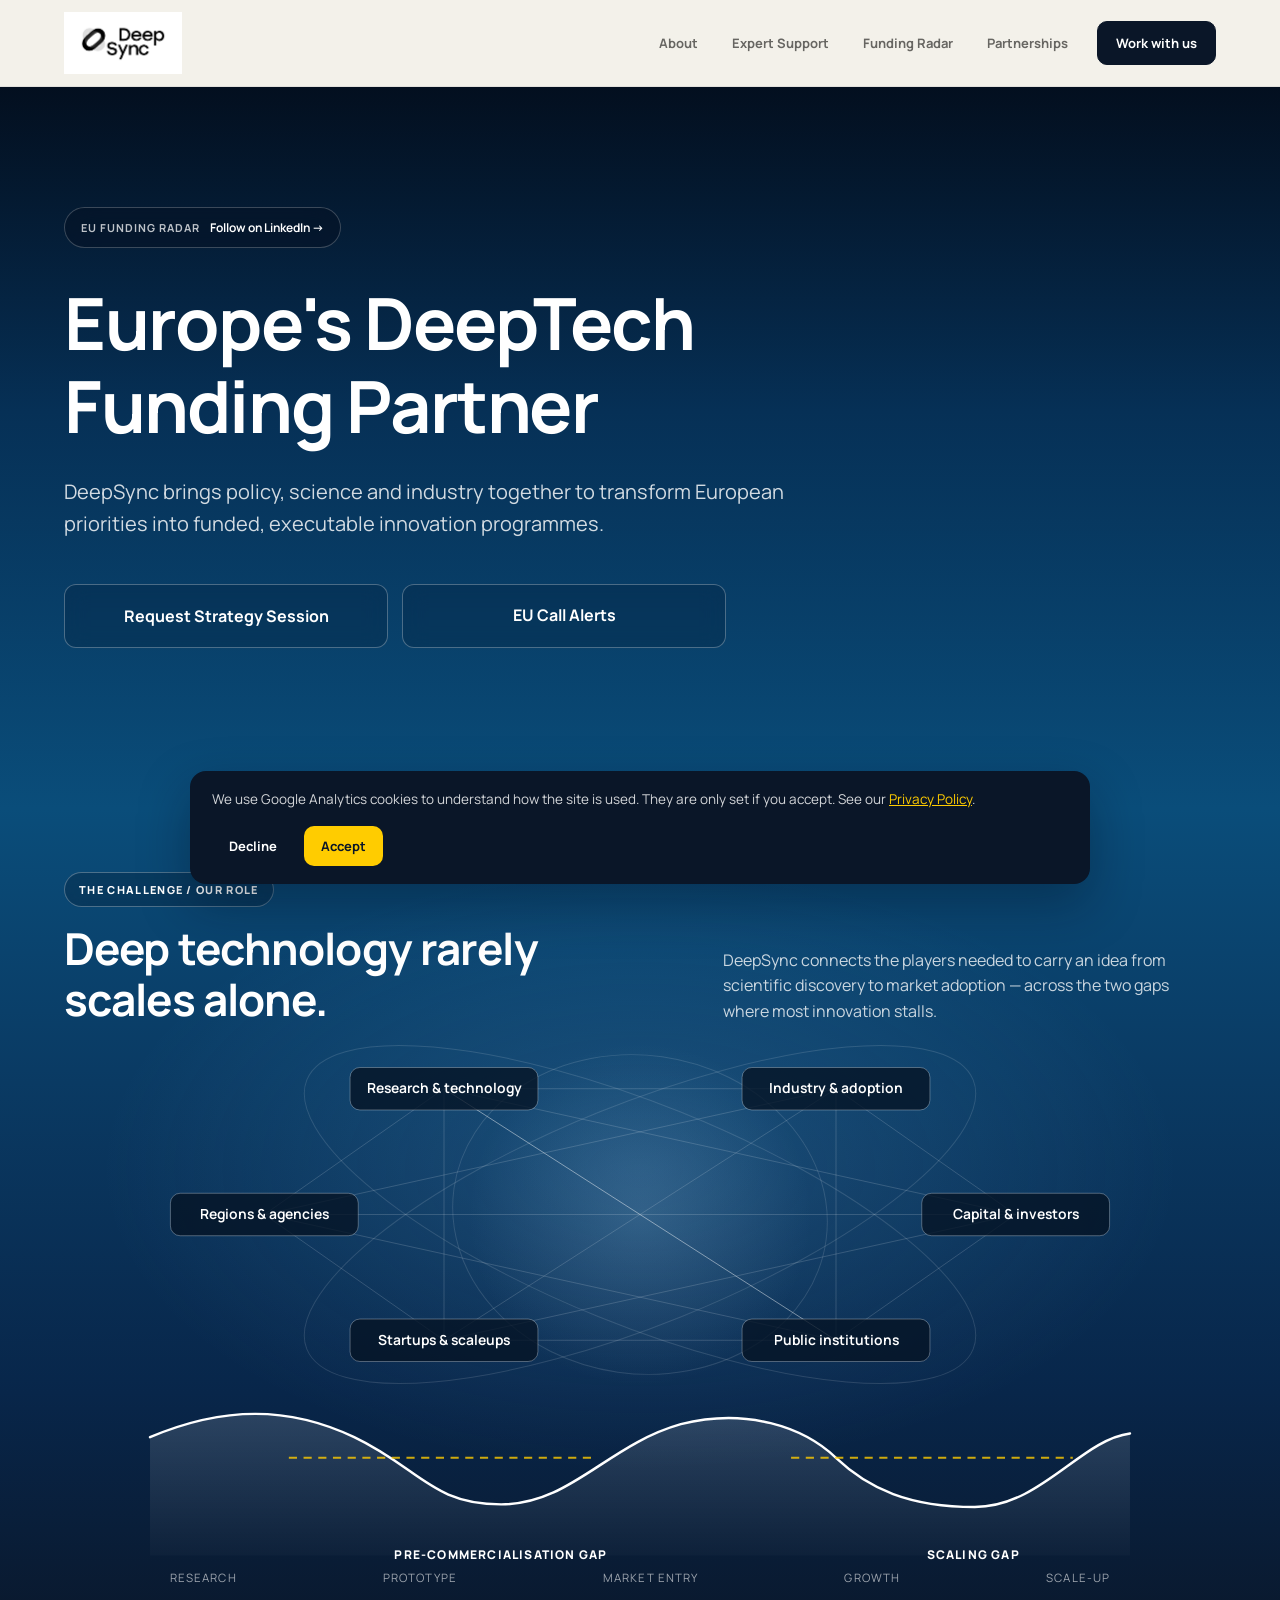
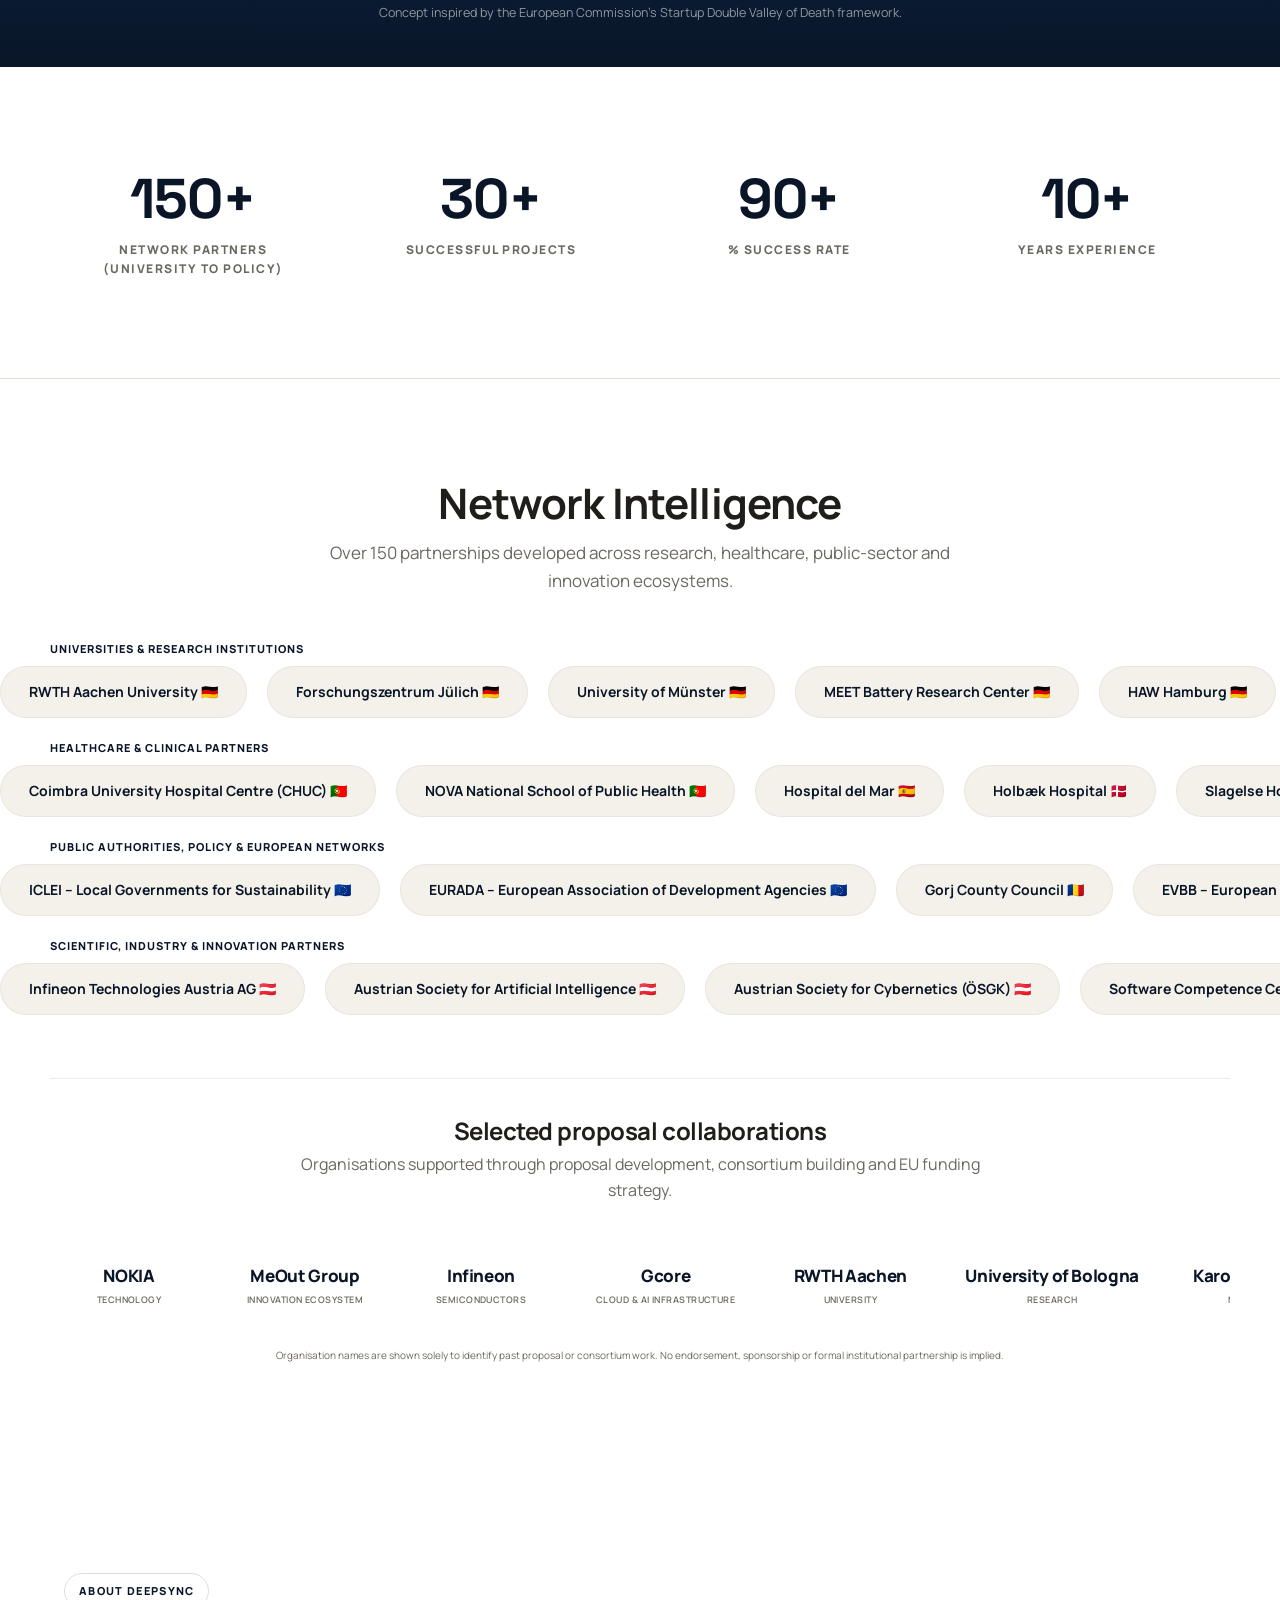
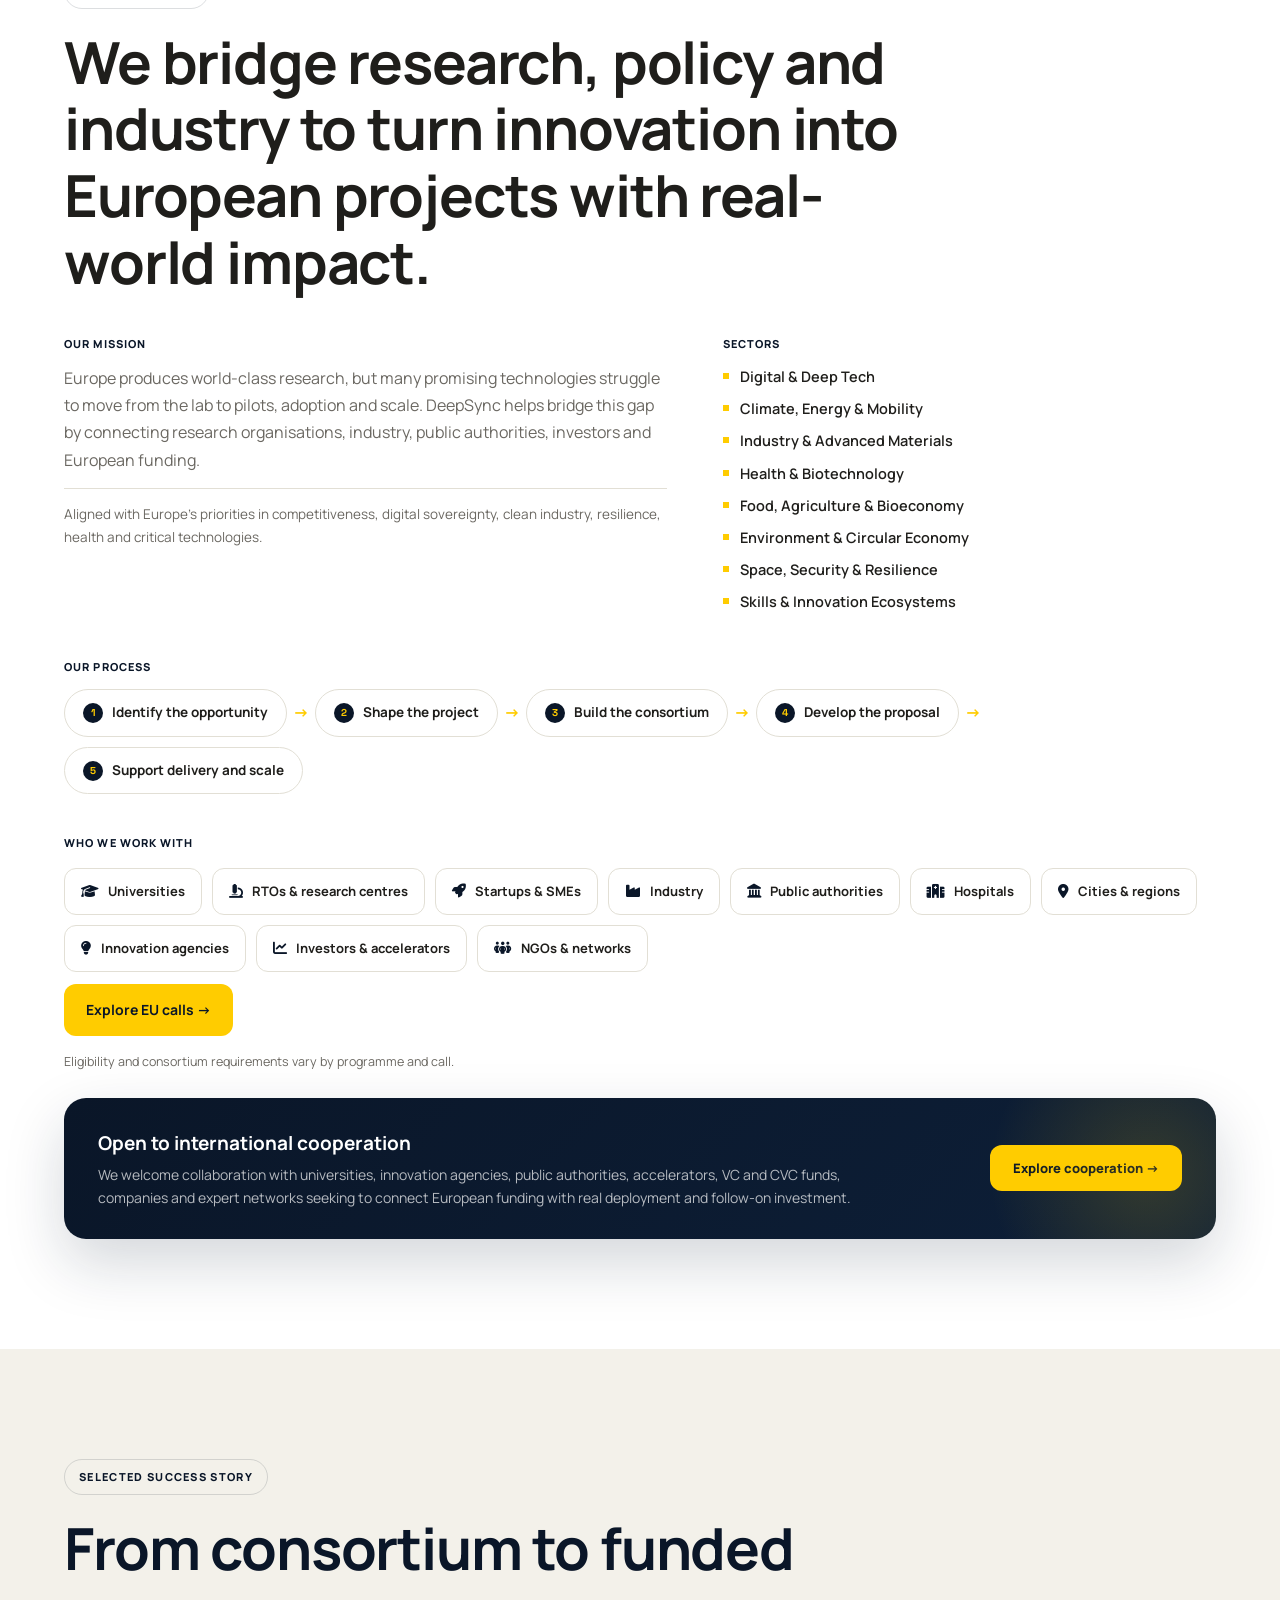
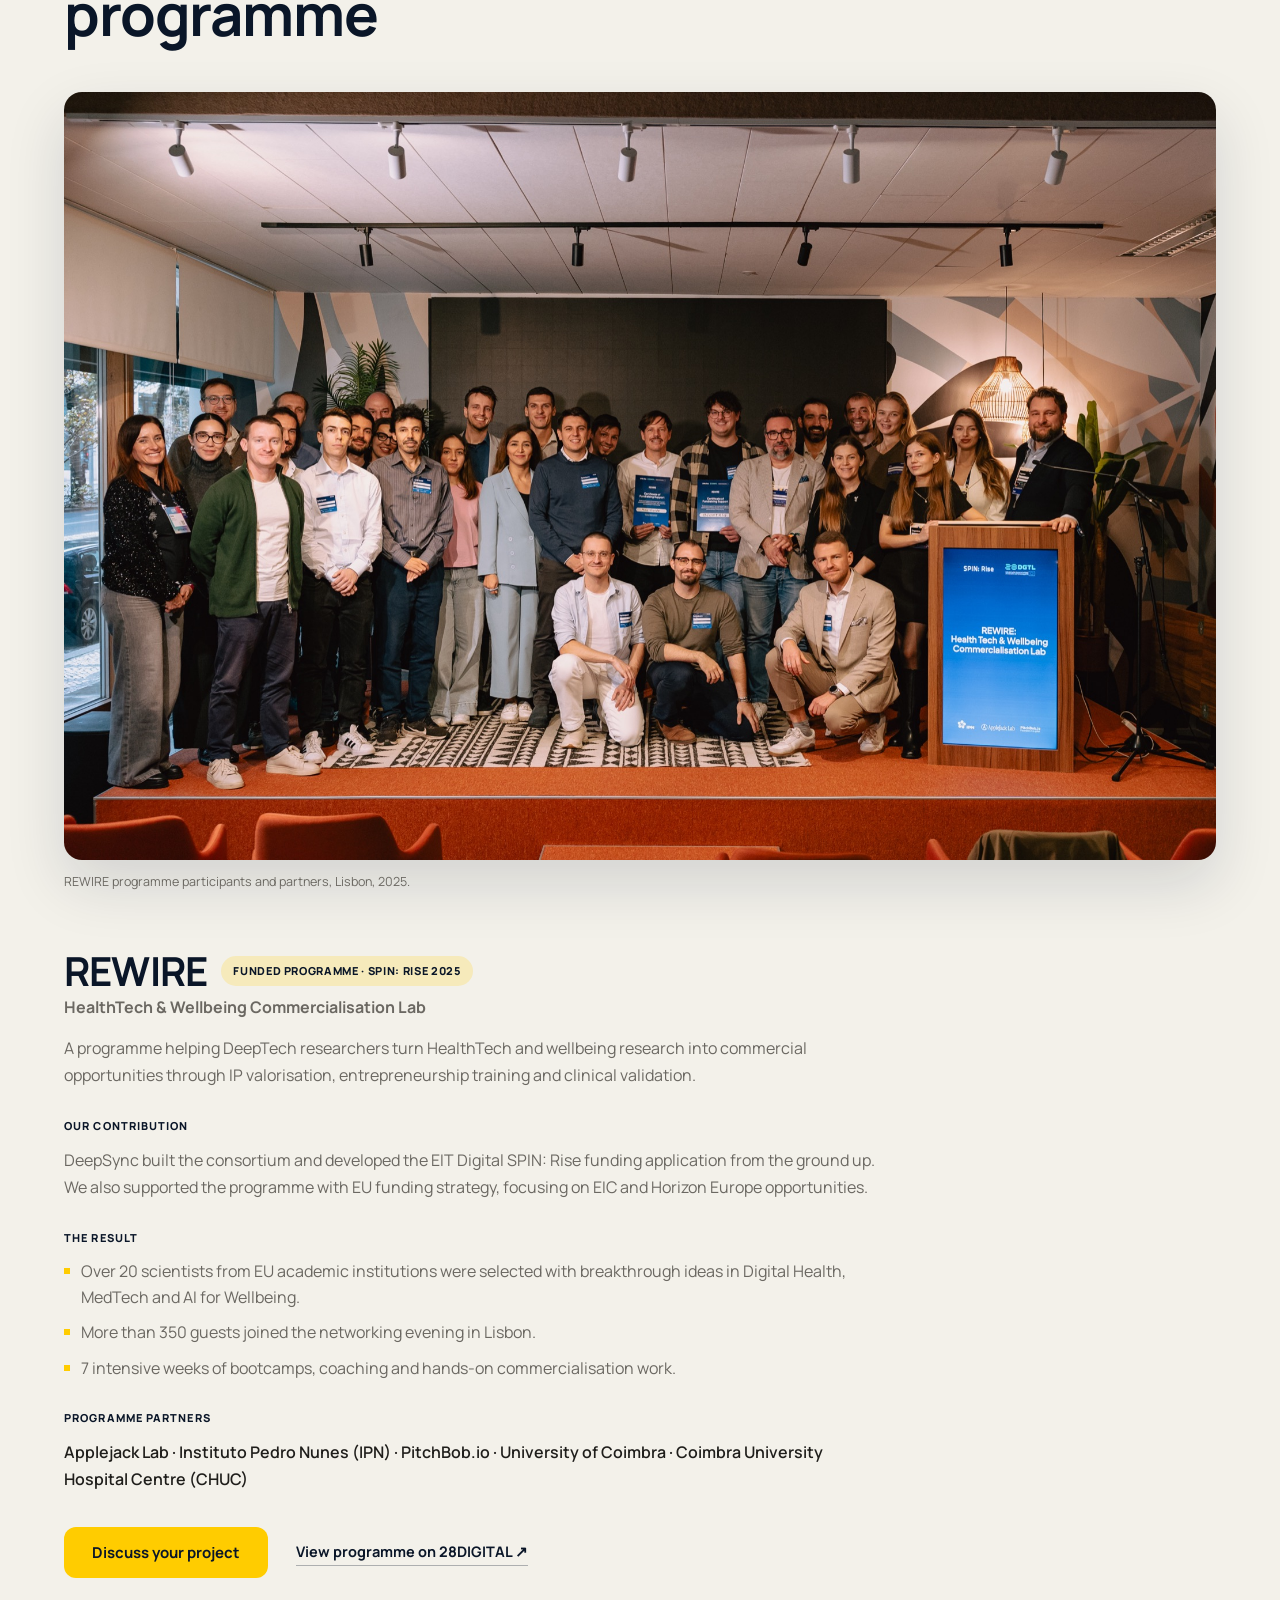
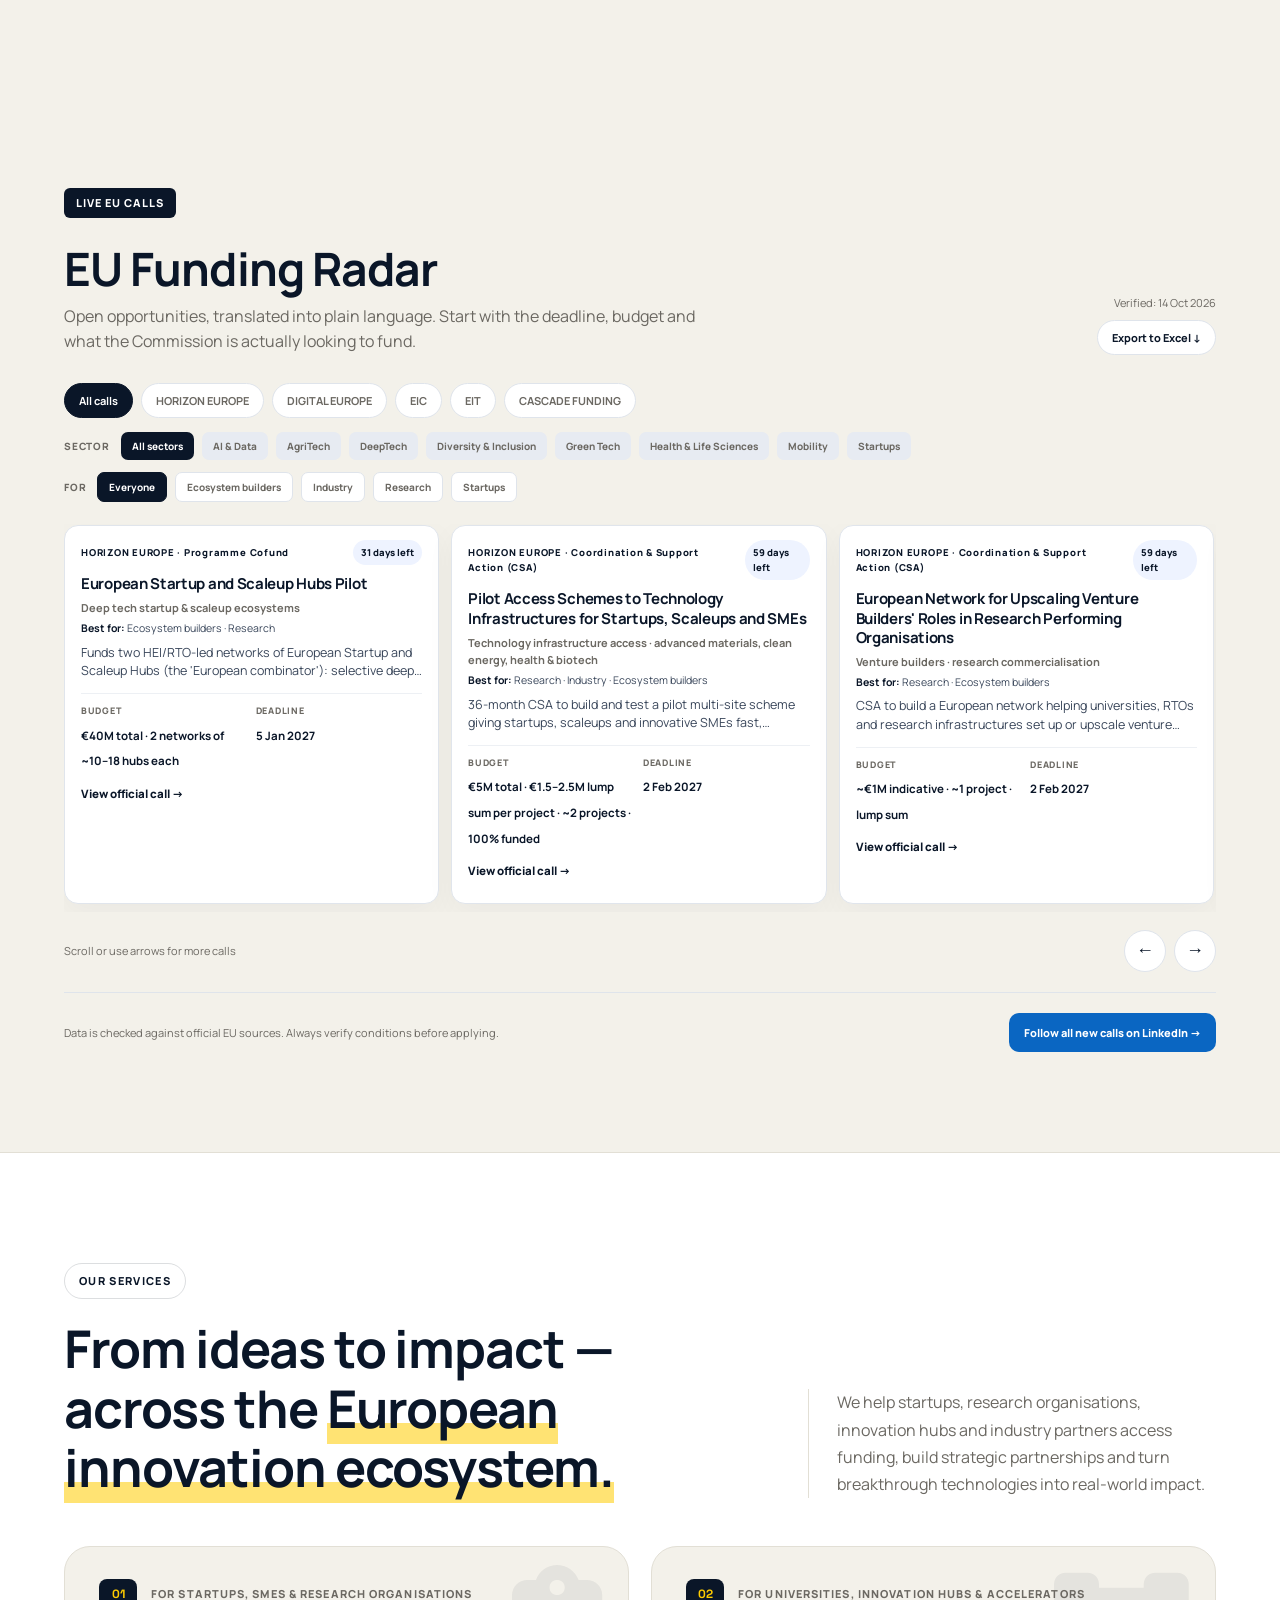
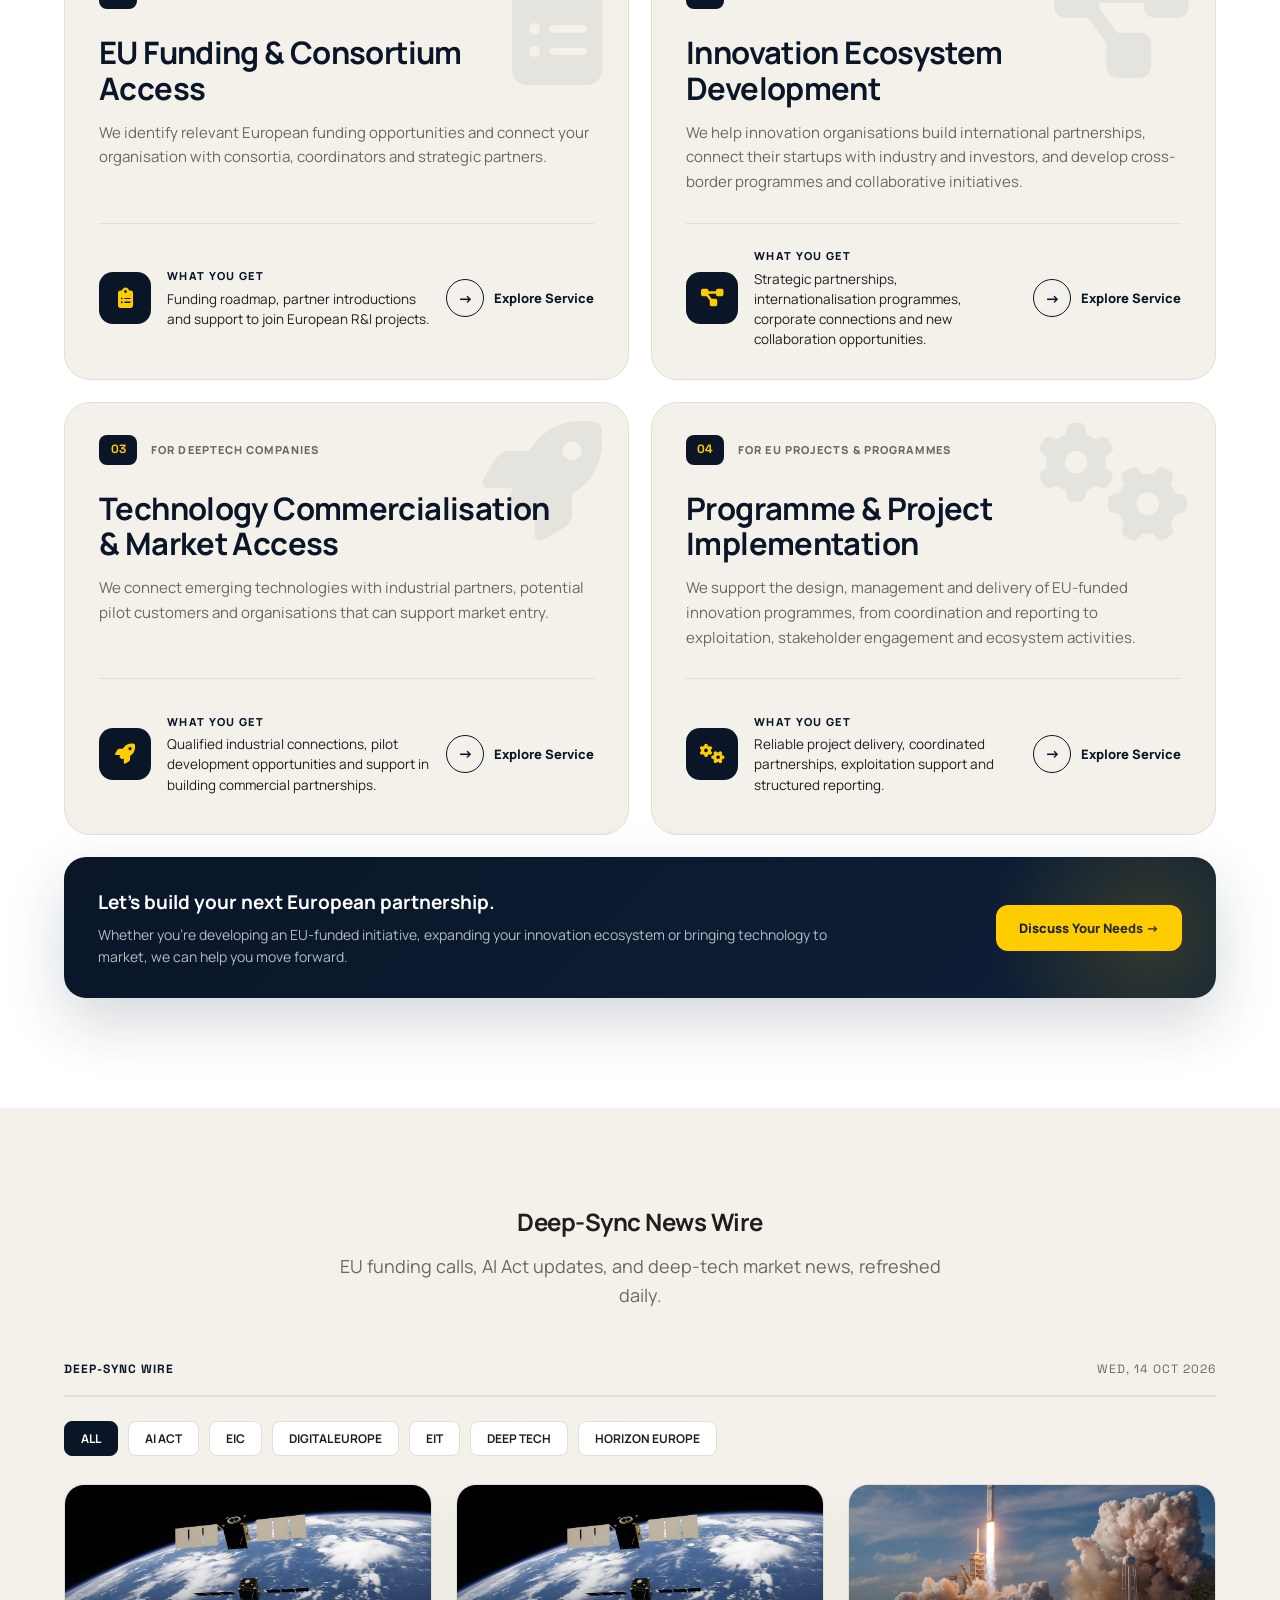
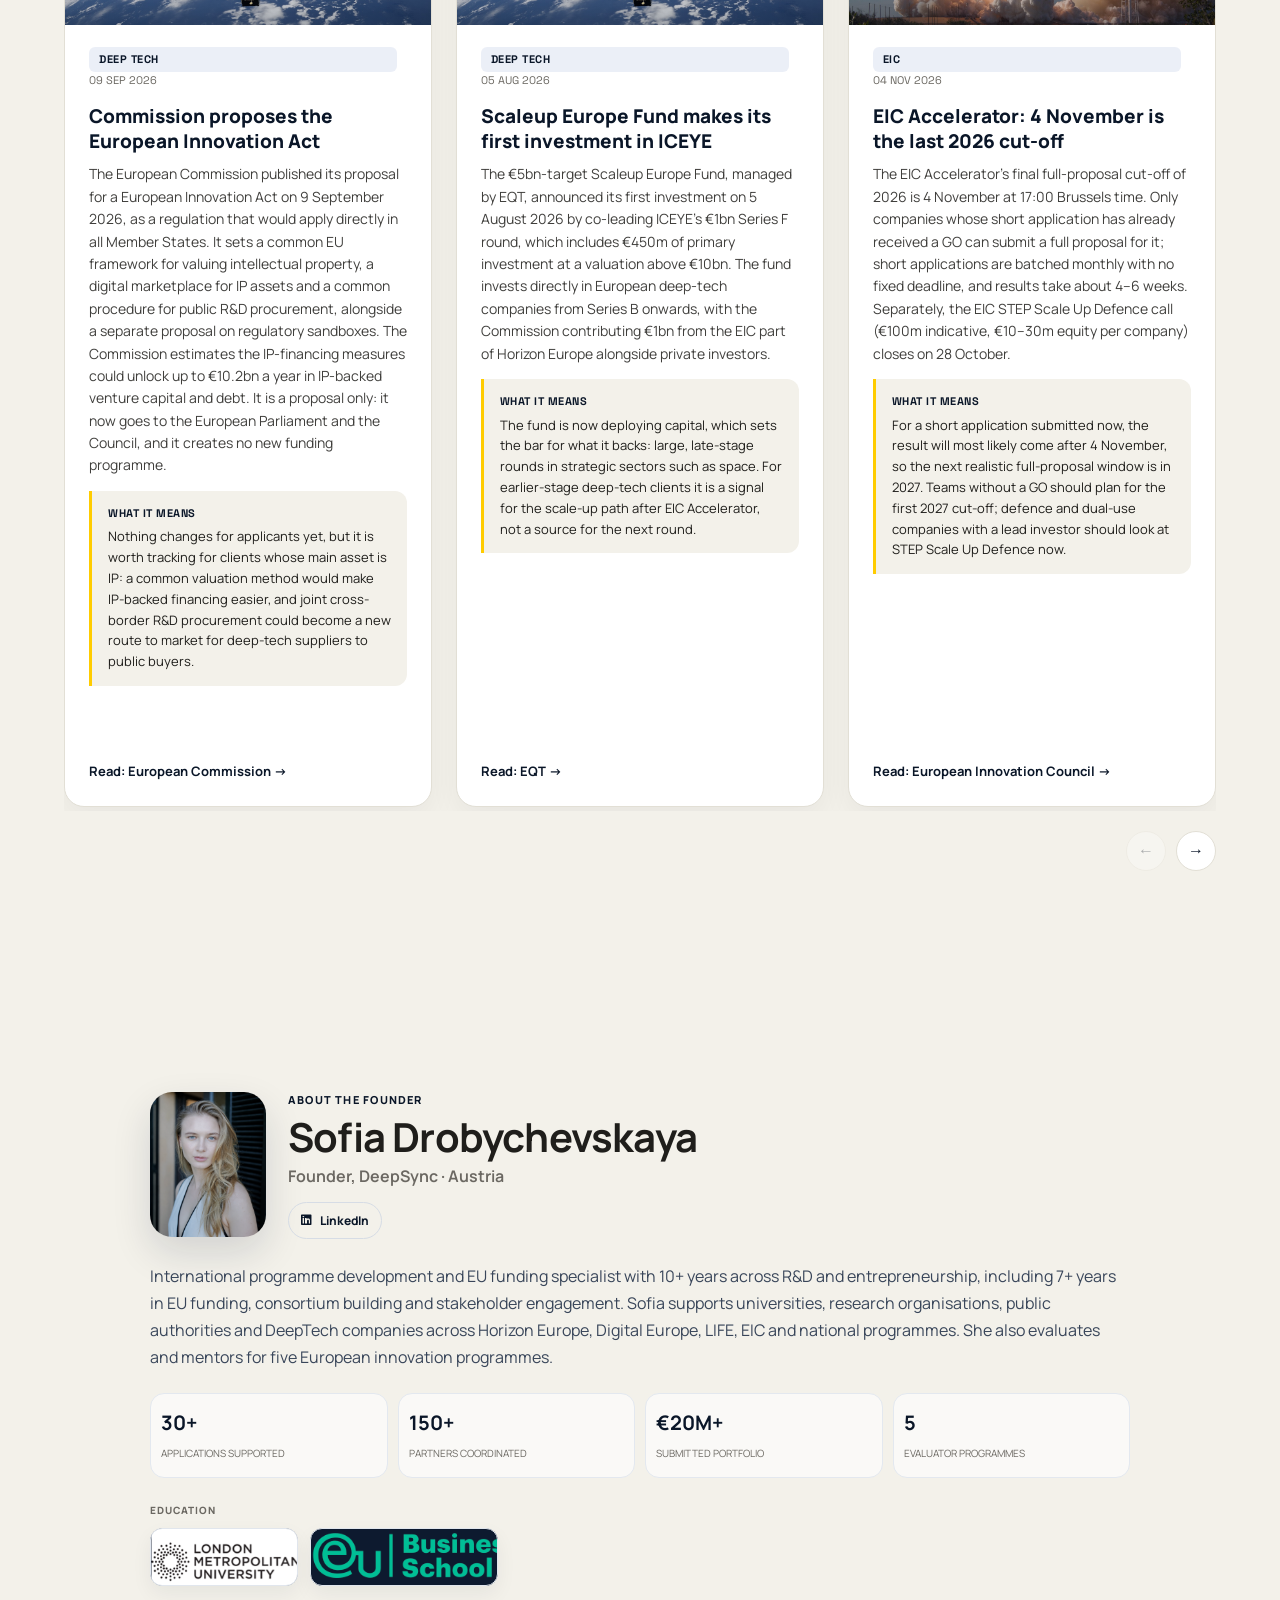
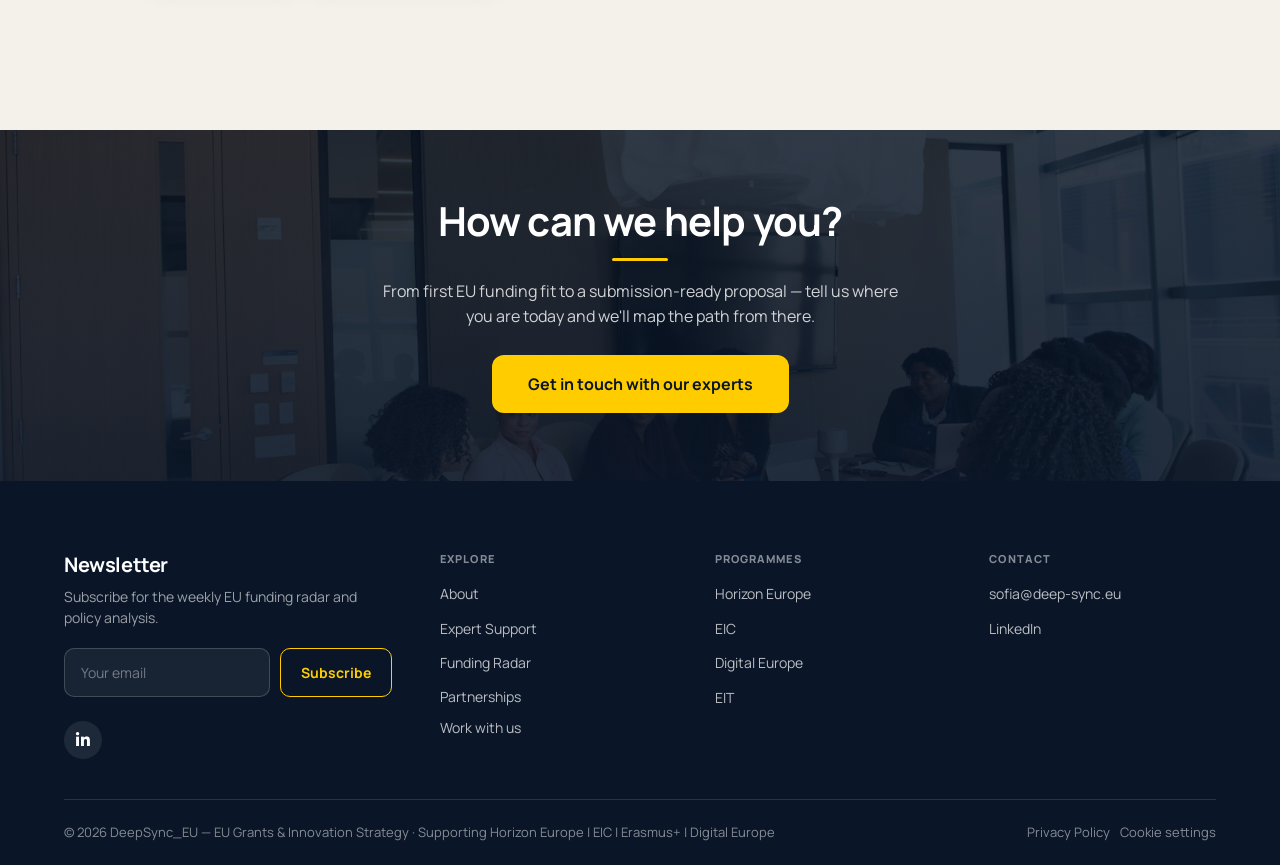
==== index.html @ 17348b0f "fix: remove vertical photo from REWIRE case, single-column text Co-Authored-By: Claude Sonnet 5.5 <n" ====
<!DOCTYPE html>
<html lang="en">
<head>
    <!-- Google tag (gtag.js) — only loaded after cookie consent, see widget/deepsync-cookie-consent.js -->
    <script>
        window.dataLayer = window.dataLayer || [];
        function gtag(){dataLayer.push(arguments);}
        window.deepsyncLoadAnalytics = function () {
            if (window.__deepsyncGaLoaded) return;
            window.__deepsyncGaLoaded = true;
            var s = document.createElement('script');
            s.async = true;
            s.src = 'https://www.googletagmanager.com/gtag/js?id=G-SJ5S5XWG7V';
            document.head.appendChild(s);
            gtag('js', new Date());
            gtag('config', 'G-SJ5S5XWG7V');
        };
    </script>
    <script src="/widget/deepsync-cookie-consent.js" defer></script>
    <meta charset="UTF-8">
    <meta name="viewport" content="width=device-width, initial-scale=1.0, maximum-scale=1.0, user-scalable=no">
    <title>DeepSync | EU Science & Policy Architects</title>

    <!-- Подключение шрифта Manrope -->
    <link rel="preconnect" href="https://fonts.googleapis.com">
    <link rel="preconnect" href="https://fonts.gstatic.com" crossorigin>
    <link href="https://fonts.googleapis.com/css2?family=Manrope:wght@300;400;500;600;700;800&family=Space+Grotesk:wght@500;700&display=swap" rel="stylesheet">
    <link rel="stylesheet" href="https://cdnjs.cloudflare.com/ajax/libs/font-awesome/6.4.0/css/all.min.css">
    <style>
        :root {
            --primary: #0A1628;
            --gold: #FFCC00;
            --navy: #0A1628;
            --bg: #F3F1EA;
            --text: #1F1E1B;
            --muted: #6B6862;
            --white: #FFFFFF;
            --transition: all 0.4s cubic-bezier(0.165, 0.84, 0.44, 1);
            --border: #E2DFD5;
            /* Шрифт */
            --font-main: 'Manrope', sans-serif;
            --font-mono: 'Space Grotesk', sans-serif;
        }
        * { margin: 0; padding: 0; box-sizing: border-box; scroll-behavior: smooth; }
        html, body { overflow-x: hidden; width: 100%; position: relative; }

        body {
            font-family: var(--font-main);
            color: var(--text);
            background: var(--bg);
            line-height: 1.6;
            -webkit-font-smoothing: antialiased;
        }
        h1, h2, h3, h4 {
            font-weight: 700;
            line-height: 1.15;
            letter-spacing: -0.02em;
        }
        .numbers { font-family: var(--font-mono); }
        .container { max-width: 1200px; margin: 0 auto; padding: 0 24px; width: 100%; }

        /* Buttons */
        .btn {
            display: inline-flex;
            align-items: center;
            justify-content: center;
            padding: 18px 36px;
            border-radius: 12px;
            font-weight: 700;
            text-decoration: none;
            cursor: pointer;
            transition: var(--transition);
            border: none;
            font-size: 16px;
            gap: 12px;
            font-family: var(--font-main);
        }
        .btn-gold { background: var(--gold); color: var(--navy); }
        .btn-gold:hover { transform: translateY(-4px); box-shadow: 0 15px 30px rgba(255, 204, 0, 0.4); }
        #announcement-bar {
            background: var(--gold);
            color: var(--navy);
            padding: 12px;
            text-align: center;
            font-weight: 800;
            font-size: 12px;
            position: relative;
            z-index: 1100;
            text-transform: uppercase;
            letter-spacing: 1px;
        }
        nav { background: rgba(243, 241, 234, 0.94); backdrop-filter: blur(20px); padding: 12px 0; position: sticky; top: 0; z-index: 1000; border-bottom: 1px solid rgba(15,31,55,.08); }
        .nav-flex { display: flex; justify-content: space-between; align-items: center; }
        .logo { display: flex; width: 118px; height: 62px; align-items: center; }
        .logo img { display: block; width: 118px; height: auto; }
        .nav-links { display: flex; gap: 8px; align-items: center; }
        .nav-links a, .nav-links button { padding: 11px 13px; border: 0; border-radius: 10px; background: transparent; text-decoration: none; color: var(--text); font-family: inherit; font-weight: 700; font-size: 13px; opacity: .66; transition: .25s ease; cursor: pointer; }
        .nav-links a:hover, .nav-links button:hover { opacity: 1; color: var(--primary); }
        .nav-links .nav-cta { margin-left: 8px; padding: 12px 18px; border: 1px solid var(--navy); background: var(--navy); color: white; opacity: 1; }
        .nav-links .nav-cta:hover { background: transparent; color: var(--navy); transform: translateY(-1px); }
        .mobile-nav-cta { display: none; padding: 10px 13px; border: 1px solid var(--navy); border-radius: 10px; color: var(--navy); font-size: 12px; font-weight: 750; text-decoration: none; }
        .mobile-nav-actions { display: none; align-items: center; gap: 10px; }
        .mobile-menu-toggle { display: none; flex-direction: column; justify-content: center; align-items: center; gap: 4px; width: 40px; height: 40px; flex: 0 0 auto; border: 1px solid var(--navy); border-radius: 10px; background: transparent; cursor: pointer; }
        .mobile-menu-toggle span { width: 18px; height: 2px; background: var(--navy); border-radius: 2px; transition: transform .2s ease, opacity .2s ease; }
        .mobile-menu-toggle.open span:nth-child(1) { transform: translateY(6px) rotate(45deg); }
        .mobile-menu-toggle.open span:nth-child(2) { opacity: 0; }
        .mobile-menu-toggle.open span:nth-child(3) { transform: translateY(-6px) rotate(-45deg); }
        .mobile-menu { display: none; }
        /* Hero */
        .hero { background: linear-gradient(180deg, #030f1f 0%, #063056 45%, #0a4d7a 100%); color: var(--white); padding: 120px 0 160px; position: relative; overflow: hidden; }
        .hero-content { position: relative; z-index: 2; max-width: 1040px; }
        .hero h1 { max-width: 820px; font-size: clamp(38px, 7vw, 72px); margin-bottom: 28px; }
        .hero p { font-size: 20px; opacity: 0.82; margin-bottom: 44px; max-width: 760px; font-weight: 400; }
        .hero-actions { display: grid; grid-template-columns: repeat(3, minmax(0, 1fr)); gap: 14px; width: 100%; max-width: 1000px; }
        .hero-action { min-height: 64px; padding: 16px 22px; border: 1px solid rgba(255,255,255,.28); background: rgba(4,19,35,.2); color: white; backdrop-filter: blur(10px); }
        .hero-action:hover { transform: translateY(-3px); border-color: rgba(255,255,255,.62); background: rgba(255,255,255,.1); }
        .hero-action-primary { border-color: white; background: white; color: var(--navy); }
        .hero-action-primary:hover { background: #f1f4f7; color: var(--navy); }
        .hero-badge-container { margin-bottom: 34px; }
        .custom-badge { display: inline-flex; align-items: center; background: rgba(5, 16, 31, .42); border: 1px solid rgba(255,255,255,.22); border-radius: 50px; padding: 10px 16px; gap: 10px; backdrop-filter: blur(14px); }
        .megaphone { display: none; }
        .badge-title { color: rgba(255,255,255,.74); font-weight: 700; font-size: 11px; letter-spacing: 1px; text-transform: uppercase; }
        .badge-action { color: white; text-decoration: none; font-size: 12px; font-weight: 650; transition: opacity 0.2s; }
        .badge-action:hover { opacity: 0.8; text-decoration: none; }
        @media (max-width: 600px) {
            .custom-badge { padding: 6px 16px; flex-wrap: wrap; justify-content: center; }
            .badge-title, .badge-action { font-size: 12px; }
        }
        #hero-video { position: absolute; top: 50%; left: 50%; min-width: 100%; min-height: 100%; width: auto; height: auto; transform: translate(-50%, -50%); object-fit: cover; z-index: 0; pointer-events: none; }
        .hero-overlay { position: absolute; top: 0; left: 0; width: 100%; height: 100%; z-index: 1; pointer-events: none;
            background: linear-gradient(180deg, rgba(3,15,31,0.88) 0%, rgba(6,48,86,0.8) 45%, rgba(10,77,122,0.82) 100%); }
        @media (prefers-reduced-motion: reduce) { #hero-video { display: none; } }
        /* Mission & sectors */
        .about-mission-sectors { display: grid; grid-template-columns: 1.1fr .9fr; gap: 56px; margin: 40px 0 44px; align-items: start; }
        .about-block-label { display: block; margin-bottom: 12px; color: var(--navy); font-size: 11px; font-weight: 850; letter-spacing: .1em; text-transform: uppercase; }
        .about-mission p { margin: 0 0 14px; color: var(--muted); font-size: 16px; line-height: 1.7; }
        .about-mission-aligned { margin-top: 4px !important; padding-top: 14px; border-top: 1px solid var(--border); font-size: 13.5px !important; }
        .about-sectors-list { display: flex; flex-direction: column; gap: 9px; margin: 0; padding: 0; list-style: none; }
        .about-sectors-list li { position: relative; padding-left: 17px; color: var(--text); font-size: 14.5px; font-weight: 600; }
        .about-sectors-list li::before { content: ""; position: absolute; left: 0; top: 8px; width: 6px; height: 6px; background: var(--gold); }
        /* Process steps */
        .about-steps { margin: 0 0 40px; }
        .about-steps-label { display: block; margin-bottom: 14px; color: var(--navy); font-size: 11px; font-weight: 850; letter-spacing: .1em; text-transform: uppercase; }
        .about-steps-row { display: flex; flex-wrap: wrap; align-items: center; gap: 10px 6px; }
        .about-step { display: inline-flex; align-items: center; gap: 9px; padding: 12px 18px; border: 1px solid var(--border); border-radius: 999px; background: var(--white); color: var(--text); font-size: 13.5px; font-weight: 700; }
        .about-step-num { display: grid; place-items: center; width: 20px; height: 20px; border-radius: 50%; background: var(--navy); color: var(--gold); font-family: var(--font-mono); font-size: 10px; font-weight: 800; }
        .about-step-arrow { color: var(--gold); font-size: 16px; font-weight: 800; }
        /* Who we work with */
        .who-section { padding-bottom: 8px; }
        .who-eyebrow { display: block; margin-bottom: 16px; color: var(--navy); font-size: 11px; font-weight: 850; letter-spacing: .1em; text-transform: uppercase; }
        .who-row { display: flex; flex-wrap: wrap; align-items: center; gap: 12px; }
        .who-chips { display: flex; flex: 1 1 auto; flex-wrap: wrap; gap: 10px; }
        .who-chip { display: inline-flex; align-items: center; gap: 9px; padding: 12px 16px; border: 1px solid var(--border); border-radius: 12px; background: var(--white); color: var(--text); font-size: 13px; font-weight: 700; }
        .who-chip i { color: var(--navy); font-size: 14px; }
        .who-cta { flex: 0 0 auto; padding: 15px 22px; font-size: 14px; }
        .who-note { margin: 16px 0 0; color: var(--muted); font-size: 12.5px; }
        /* About */
        .about-section { padding: 110px 0; background: #fff; }
        .about-kicker { display: inline-flex; align-items: center; margin-bottom: 20px; padding: 8px 14px; border: 1px solid rgba(10,22,40,.14); border-radius: 999px; color: var(--navy); font-size: 11px; font-weight: 850; letter-spacing: .12em; text-transform: uppercase; }
        .about-intro h2 { margin: 0; max-width: 900px; font-size: clamp(34px, 5vw, 58px); }
        .about-cooperation { position: relative; overflow: hidden; display: flex; align-items: center; justify-content: space-between; gap: 30px; margin-top: 18px; padding: 30px 34px; border-radius: 22px; background: linear-gradient(135deg, var(--navy) 0%, #0d1f38 100%); color: white; box-shadow: 0 24px 60px rgba(15,31,55,.18); }
        .about-cooperation::after { content: ""; position: absolute; top: -60%; right: -8%; width: 320px; height: 320px; border-radius: 50%; background: radial-gradient(circle, rgba(255,204,0,.16), transparent 70%); pointer-events: none; }
        .about-cooperation strong { position: relative; display: block; margin-bottom: 6px; font-size: 19px; }
        .about-cooperation p { position: relative; margin: 0; max-width: 760px; color: rgba(255,255,255,.7); font-size: 14px; line-height: 1.6; }
        .about-cooperation a, .about-cooperation button { position: relative; flex: 0 0 auto; padding: 13px 22px; border: 1px solid transparent; border-radius: 12px; background: var(--gold); color: var(--navy); font-family: inherit; font-size: 13px; font-weight: 800; text-decoration: none; cursor: pointer; transition: transform .25s ease, box-shadow .25s ease; }
        .about-cooperation a:hover, .about-cooperation button:hover { transform: translateY(-3px); box-shadow: 0 15px 30px rgba(255,204,0,.35); }
        /* Stats Section */
        .stats { padding: 100px 0; background: var(--white); border-bottom: 1px solid #E2DFD5; }
        .stats-grid { display: grid; grid-template-columns: repeat(auto-fit, minmax(200px, 1fr)); gap: 40px; text-align: center; }
        .stat-item h4 { font-size: 56px; color: var(--primary); margin-bottom: 8px; font-family: var(--font-mono); }
        .stat-item p { font-size: 12px; text-transform: uppercase; letter-spacing: 1.5px; color: var(--muted); font-weight: 800; }
        /* Ecosystem visual: challenge / our role */
        .vz-section { position: relative; overflow: hidden; padding: 64px 0 44px; color: #fff; background: radial-gradient(ellipse 60% 50% at 50% 42%, rgba(88,162,214,.22) 0%, rgba(10,77,122,0) 70%), linear-gradient(180deg, #0a4d7a 0%, #0a3a63 32%, #08264a 68%, #0A1628 100%); }
        .vz-head { display: grid; grid-template-columns: 1.1fr .9fr; gap: 12px 56px; align-items: end; }
        .vz-kicker { display: inline-flex; align-items: center; margin-bottom: 16px; padding: 8px 14px; border: 1px solid rgba(255,255,255,.28); border-radius: 999px; background: rgba(4,19,35,.25); color: #fff; font-size: 11px; font-weight: 850; letter-spacing: .12em; text-transform: uppercase; backdrop-filter: blur(10px); }
        .vz-head h2 { margin: 0; color: #fff; font-size: clamp(28px, 3.6vw, 44px); }
        .vz-head p { margin: 0; color: rgba(255,255,255,.78); font-size: 16px; line-height: 1.6; }
        .vz-net { margin: 18px auto 0; max-width: 980px; }
        .vz-net-svg { display: block; width: 100%; height: auto; overflow: visible; }
        .vz-net-svg text { font-family: var(--font-main); }
        .vz-orbit-spin { transform-origin: 600px 210px; animation: vz-spin 140s linear infinite; }
        @keyframes vz-spin { to { transform: rotate(360deg); } }
        .vz-orbit { fill: none; stroke: rgba(255,255,255,.13); stroke-width: 1.2; }
        .vz-link { stroke: rgba(255,255,255,.5); stroke-width: 1.1; opacity: .35; transition: opacity .35s, stroke-width .35s; }
        .vz-link.vz-link-live { stroke: var(--gold); stroke-width: 2.2; opacity: 1; }
        .vz-sig { fill: var(--gold); filter: drop-shadow(0 0 7px rgba(255,204,0,.95)); }
        .vz-node { transition: filter .35s; }
        .vz-node rect { fill: rgba(4,19,35,.78); stroke: rgba(255,255,255,.3); stroke-width: 1.2; transition: stroke .35s, fill .35s; }
        .vz-node text { fill: #fff; font-size: 17px; font-weight: 650; text-anchor: middle; dominant-baseline: middle; }
        .vz-node.vz-hit { filter: drop-shadow(0 0 12px rgba(255,204,0,.5)); }
        .vz-node.vz-hit rect { stroke: var(--gold); fill: rgba(8,30,56,.95); }
        .vz-chips { display: none; }
        .vz-valley { position: relative; max-width: 980px; margin: 2px auto 0; }
        .vz-valley-svg { display: block; width: 100%; height: auto; overflow: visible; }
        .vz-curve { fill: none; stroke: #fff; stroke-width: 3; stroke-linecap: round; stroke-dasharray: 1; stroke-dashoffset: 1; }
        .vz-valley.active .vz-curve { stroke-dashoffset: 0; transition: stroke-dashoffset 2.4s ease-in-out .2s; }
        .vz-threshold { stroke: rgba(255,204,0,.8); stroke-width: 2.4; stroke-dasharray: 10 8; }
        .vz-gap-label { position: absolute; transform: translateX(-50%); color: #fff; font-size: 12px; font-weight: 800; letter-spacing: .1em; text-transform: uppercase; white-space: nowrap; }
        .vz-stages { display: flex; justify-content: space-between; margin-top: 14px; padding: 0 2%; color: rgba(255,255,255,.6); font-size: 11.5px; letter-spacing: .1em; text-transform: uppercase; }
        .vz-note { margin: 16px 0 0; text-align: center; color: rgba(255,255,255,.55); font-size: 12.5px; }
        .vz-legend { display: none; }
        @media (max-width: 900px) { .vz-head { grid-template-columns: 1fr; } }
        @media (max-width: 760px) {
            .vz-section { padding: 52px 0 40px; }
            .vz-net-svg { display: none; }
            .vz-chips { display: grid; grid-template-columns: 1fr 1fr; gap: 10px; margin-top: 22px; }
            .vz-chip.vz-hit { border-color: var(--gold); background: rgba(8,30,56,.95); }
            .vz-chip { transition: border-color .35s, background .35s; padding: 14px 12px; border: 1px solid rgba(255,255,255,.3); border-radius: 12px; background: rgba(4,19,35,.5); color: #fff; font-size: 14px; font-weight: 600; text-align: center; }
            .vz-gap-label { display: none; }
            .vz-stages { font-size: 9.5px; letter-spacing: .04em; padding: 0; }
            .vz-legend { display: grid; gap: 10px; margin-top: 20px; }
            .vz-legend div { padding-left: 16px; border-left: 3px solid var(--gold); color: rgba(255,255,255,.78); font-size: 13.5px; line-height: 1.5; }
            .vz-legend strong { display: block; color: #fff; font-size: 12px; letter-spacing: .08em; text-transform: uppercase; }
        }
        @media (prefers-reduced-motion: reduce) {
            .vz-orbit-spin { animation: none; }
            .vz-curve { stroke-dashoffset: 0; }
        }

        /* Services (Expert Support) */
        .svc-section { padding: 110px 0; background: #fff; }
        .svc-head { display: grid; grid-template-columns: 1.25fr .75fr; gap: 12px 64px; align-items: end; margin-bottom: 48px; }
        .svc-head h2 { margin: 0; max-width: 760px; color: var(--navy); font-size: clamp(32px, 4.4vw, 52px); }
        .svc-head h2 em { font-style: normal; color: var(--navy); background: linear-gradient(transparent 70%, rgba(255,204,0,.55) 70%); }
        .svc-head p { margin: 0; padding-left: 28px; border-left: 1px solid var(--border); color: var(--muted); font-size: 16px; line-height: 1.7; }
        .svc-grid { display: grid; grid-template-columns: 1fr 1fr; gap: 22px; }
        .svc-card { position: relative; overflow: hidden; display: flex; flex-direction: column; padding: 32px 34px 28px; border: 1px solid var(--border); border-radius: 26px; background: var(--bg); transition: transform .35s ease, box-shadow .35s ease; }
        .svc-card:hover { transform: translateY(-4px); box-shadow: 0 22px 50px rgba(15,31,55,.1); }
        .svc-card-top { position: relative; z-index: 1; display: flex; align-items: center; gap: 14px; margin-bottom: 26px; }
        .svc-num { display: grid; place-items: center; min-width: 38px; height: 30px; padding: 0 8px; border-radius: 8px; background: var(--navy); color: var(--gold); font-family: var(--font-mono); font-size: 12px; font-weight: 800; }
        .svc-for { color: var(--muted); font-size: 11px; font-weight: 800; letter-spacing: .1em; text-transform: uppercase; }
        .svc-watermark { position: absolute; top: 18px; right: 26px; color: var(--navy); font-size: 120px; opacity: .06; pointer-events: none; }
        .svc-card h3 { position: relative; z-index: 1; max-width: 460px; margin: 0 0 14px; color: var(--navy); font-size: clamp(24px, 2.6vw, 31px); }
        .svc-desc { position: relative; z-index: 1; max-width: 520px; margin: 0 0 28px; color: var(--muted); font-size: 15px; line-height: 1.65; }
        .svc-get { display: flex; align-items: center; gap: 16px; margin-top: auto; min-height: 128px; padding-top: 22px; border-top: 1px solid var(--border); }
        .svc-get-icon { display: grid; place-items: center; flex: 0 0 auto; width: 52px; height: 52px; border-radius: 14px; background: var(--navy); color: var(--gold); font-size: 20px; }
        .svc-get-text { flex: 1 1 auto; min-width: 0; }
        .svc-get-label { display: block; margin-bottom: 4px; color: var(--navy); font-size: 11px; font-weight: 850; letter-spacing: .12em; text-transform: uppercase; }
        .svc-get-text p { margin: 0; color: var(--text); font-size: 13.5px; line-height: 1.5; }
        .svc-explore { display: inline-flex; align-items: center; flex: 0 0 auto; gap: 10px; padding: 0; border: 0; background: none; color: var(--navy); font-family: inherit; font-size: 13px; font-weight: 800; cursor: pointer; }
        .svc-explore-arrow { display: grid; place-items: center; width: 38px; height: 38px; border: 1.5px solid var(--navy); border-radius: 50%; font-size: 15px; transition: background .25s, color .25s, transform .25s; }
        .svc-explore:hover .svc-explore-arrow { background: var(--gold); border-color: var(--gold); transform: translateX(3px); }
        .svc-cta { margin-top: 22px; }
        @media (max-width: 900px) {
            .svc-section { padding: 80px 0; }
            .svc-head { grid-template-columns: 1fr; gap: 18px; }
            .svc-head p { padding-left: 0; border-left: 0; }
            .svc-grid { grid-template-columns: 1fr; }
        }
        @media (max-width: 560px) {
            .svc-card { padding: 26px 22px 22px; }
            .svc-get { flex-wrap: wrap; min-height: 0; }
            .svc-get-text { flex-basis: calc(100% - 70px); }
            .svc-explore { margin-left: 68px; }
            .svc-watermark { font-size: 90px; right: 14px; }
        }

        /* Case study: REWIRE */
        .case-section { padding: 110px 0; background: var(--bg); }
        .case-intro h2 { margin: 0; max-width: 900px; color: var(--navy); font-size: clamp(34px, 5vw, 58px); }
        .case-hero-photo { margin: 44px 0 0; }
        .case-hero-photo img { display: block; width: 100%; height: auto; border-radius: 18px; box-shadow: 0 24px 60px rgba(15,31,55,.14); }
        .case-hero-photo figcaption { margin-top: 12px; color: var(--muted); font-size: 12.5px; }
        .case-body { max-width: 820px; margin-top: 56px; }
        .case-title-row { display: flex; flex-wrap: wrap; align-items: center; gap: 10px 14px; }
        .case-title-row h3 { margin: 0; color: var(--navy); font-size: clamp(28px, 3.4vw, 40px); }
        .case-status { display: inline-flex; align-items: center; padding: 6px 12px; border-radius: 999px; background: rgba(255,204,0,.2); color: var(--navy); font-size: 11px; font-weight: 800; letter-spacing: .06em; text-transform: uppercase; white-space: nowrap; }
        .case-subtitle { margin: 8px 0 22px; color: var(--navy); font-size: 18px; font-weight: 700; }
        .case-text p { margin: 0 0 14px; color: var(--muted); font-size: 16px; line-height: 1.7; }
        .case-text .about-block-label { margin-top: 28px; }
        .case-results { display: flex; flex-direction: column; gap: 10px; margin: 0 0 14px; padding: 0; list-style: none; }
        .case-results li { position: relative; padding-left: 17px; color: var(--muted); font-size: 16px; line-height: 1.6; }
        .case-results li::before { content: ""; position: absolute; left: 0; top: 9px; width: 6px; height: 6px; background: var(--gold); }
        .case-partners { color: var(--text) !important; font-weight: 600; }
        .case-actions { display: flex; flex-wrap: wrap; align-items: center; gap: 18px 28px; margin-top: 34px; }
        .case-actions .btn { padding: 15px 28px; font-size: 15px; }
        .case-link { color: var(--navy); font-size: 14.5px; font-weight: 700; text-decoration: none; border-bottom: 1px solid rgba(10,22,40,.3); padding-bottom: 2px; transition: var(--transition); }
        .case-link:hover { border-bottom-color: var(--gold); }
        @media (max-width: 900px) {
            .case-section { padding: 80px 0; }
            .case-body { margin-top: 40px; }
        }

        /* Database Section */
        .database-section { padding: 100px 0; background: var(--bg); border-bottom: 1px solid #E2DFD5; }
        .db-card { background: var(--white); padding: 60px; border-radius: 32px; display: flex; align-items: center; gap: 50px; box-shadow: 0 10px 40px rgba(0,0,0,0.04); }
        .db-info h2 { font-size: clamp(28px, 5vw, 42px); margin-bottom: 20px; color: var(--navy); }
        .db-tag { display: inline-block; padding: 6px 12px; background: var(--primary); color: white; border-radius: 6px; font-size: 11px; font-weight: 800; margin-bottom: 15px; text-transform: uppercase; letter-spacing: 1px; }
        /* Services */
        /* EU Roadmap */
        .lc-phase-group { margin-bottom: 50px; width: 100%; }
        .lc-phase-label { font-size: 11px; text-transform: uppercase; font-weight: 800; letter-spacing: 1px; color: #0A1628; background: rgba(10,22,40,0.07); padding: 5px 12px; border-radius: 4px; display: inline-block; margin-bottom: 25px; }
        .lc-row { display: flex !important; flex-direction: row !important; justify-content: space-between; position: relative; width: 100%; }
        .lc-row::after { content: ''; position: absolute; top: 11px; left: 20px; right: 20px; height: 1px; background: #0A1628; opacity: 0.2; z-index: 1; }
        .lc-step { flex: 1; position: relative; z-index: 2; padding: 30px 10px 0 0; text-align: center; }
        .lc-step::before { content: ''; position: absolute; top: 6px; left: 50%; margin-left: -6px; width: 12px; height: 12px; border-radius: 50%; background: var(--white); border: 2px solid #0A1628; transition: 0.3s; }
        .lc-step h4 { font-size: 16px; color: var(--navy); margin-bottom: 4px; font-weight: 700; }
        .lc-step p { font-size: 13px; color: var(--muted); font-weight: 500; }
        /* Funding Programs Cards */
        .programs-container { margin-top: 80px; padding-top: 60px; border-top: 1px solid #E2DFD5; }
        .programs-grid { display: grid; grid-template-columns: 1fr 1fr; gap: 20px; margin-top: 30px; }
        .program-link { text-decoration: none; display: block; }
        .program-card { background: white; border: 1px solid #E2DFD5; border-radius: 20px; padding: 30px; display: flex; gap: 25px; transition: 0.3s; height: 100%; align-items: center; }
        .program-card:hover { border-color: var(--primary); box-shadow: 0 10px 30px rgba(0, 51, 153, 0.08); transform: translateY(-3px); }
        .program-badge { flex: 0 0 60px; height: 60px; border-radius: 12px; display: flex; align-items: center; justify-content: center; font-weight: 800; font-size: 18px; }
        .badge-he { background: #EBF1FF; color: #003399; }
        .badge-de { background: #F3E8FF; color: #7E22CE; }
        .badge-eic { background: #DCFCE7; color: #15803D; }
        .badge-nf { background: #F1F5F9; color: #475569; }
        .program-content h4 { font-size: 18px; color: var(--navy); margin-bottom: 5px; text-transform: uppercase; letter-spacing: 0.5px; }
        .program-content p { font-size: 13px; color: var(--muted); margin-bottom: 12px; font-weight: 700; }
        .prog-tags { display: flex; gap: 8px; margin-bottom: 15px; }
        .prog-tag { font-size: 11px; padding: 4px 10px; background: rgba(10,22,40,0.07); color: var(--primary); border-radius: 5px; font-weight: 800; }
        .prog-budget { font-size: 14px; color: var(--navy); font-weight: 800; }
        /* Public Affairs Timeline */
        .pa-timeline { display: flex; flex-direction: column; gap: 0; margin-top: 40px; }
        .tl-item { display: grid; grid-template-columns: 40px 1fr; gap: 0 20px; position: relative; }
        .tl-item:not(:last-child)::after { content: ''; position: absolute; left: 19px; top: 40px; bottom: 0; width: 1px; background: #ddd8d0; }
        .tl-num { width: 36px; height: 36px; border-radius: 50%; background: var(--navy); color: var(--gold); font-size: 14px; font-weight: 800; display: flex; align-items: center; justify-content: center; position: relative; z-index: 2; margin-top: 8px; }
        .tl-content { padding-bottom: 56px; }
        /* Contact Section */
        .contact { padding: 120px 0; background: var(--bg); }
        .contact-grid { max-width: 980px; margin: 0 auto; }
        .founder-header { display: flex; align-items: center; gap: 22px; margin-bottom: 24px; }
        .founder-photo { width: 116px; height: 145px; flex: 0 0 auto; border-radius: 22px; object-fit: cover; object-position: center 28%; box-shadow: 0 16px 38px rgba(15,31,55,.14); }
        .founder-kicker { margin: 0 0 6px; color: var(--primary); font-size: 11px; font-weight: 800; letter-spacing: .11em; text-transform: uppercase; }
        .founder-header h2 { margin: 0 0 4px; font-size: clamp(28px, 4vw, 40px); }
        .founder-role { margin: 0; color: var(--muted); font-weight: 650; }
        .founder-linkedin { display: inline-flex; align-items: center; gap: 8px; margin-top: 12px; padding: 8px 12px; border: 1px solid #d6dce5; border-radius: 999px; color: var(--navy); font-size: 12px; font-weight: 750; text-decoration: none; transition: .2s ease; }
        .founder-linkedin:hover { border-color: var(--primary); color: var(--primary); transform: translateY(-1px); }
        .founder-bio { margin: 0 0 22px; color: #39465a; font-size: 16px; line-height: 1.68; }
        .founder-metrics { display: grid; grid-template-columns: repeat(4, minmax(0, 1fr)); gap: 10px; margin-bottom: 24px; }
        .founder-metric { padding: 13px 10px; border: 1px solid #e3e8ef; border-radius: 14px; background: rgba(255,255,255,.62); }
        .founder-metric strong { display: block; color: var(--navy); font-size: 20px; }
        .founder-metric span { color: var(--muted); font-size: 10px; line-height: 1.25; text-transform: uppercase; }
        .founder-education { margin: 0 0 24px; }
        .founder-education-label { margin: 0 0 10px; color: var(--muted); font-size: 10px; font-weight: 800; letter-spacing: .1em; text-transform: uppercase; }
        .education-logos { display: flex; align-items: center; gap: 12px; flex-wrap: wrap; }
        .education-logo { height: 58px; border: 1px solid #e1e6ed; border-radius: 12px; background-color: #0d1b31; background-image: url('/assets/education-logos-source.png'); background-repeat: no-repeat; box-shadow: 0 8px 20px rgba(15,31,55,.06); }
        .education-logo-london { width: 148px; background-size: 680px 158px; background-position: -54px -51px; }
        .education-logo-eu { width: 188px; background-size: 718px 167px; background-position: -235px -53px; }
        /* Marquee */
        .network-section { padding: 100px 0; background: #fff; overflow: hidden; }
        .network-intro { text-align: center; margin-bottom: 46px; }
        .network-intro h2 { margin-bottom: 12px; font-size: clamp(28px, 5vw, 42px); }
        .network-intro p { margin: 0 auto; max-width: 680px; color: var(--muted); font-size: 17px; }
        .network-row-label { width: min(1180px, calc(100% - 40px)); margin: 18px auto 9px; color: var(--primary); font-size: 11px; font-weight: 800; letter-spacing: .09em; text-transform: uppercase; }
        .marquee { display: flex; overflow: hidden; gap: 20px; margin-bottom: 20px; }
        .marquee-content { display: flex; flex: 0 0 max-content; gap: 20px; width: max-content; min-width: max-content; flex-wrap: nowrap; animation: scroll 90s linear infinite; will-change: transform; }
        .partner-pill { background: var(--bg); padding: 14px 28px; border-radius: 50px; font-size: 14px; font-weight: 700; white-space: nowrap; border: 1px solid rgba(0,0,0,0.05); color: var(--navy); }
        .collaboration-proof { width: min(1180px, calc(100% - 40px)); margin: 62px auto 0; padding-top: 38px; border-top: 1px solid #e7ebf3; text-align: center; }
        .collaboration-proof h3 { margin: 0 0 8px; font-size: 24px; }
        .collaboration-proof > p { margin: 0 auto; max-width: 720px; color: var(--muted); line-height: 1.6; }
        .wordmark-grid { display: flex; gap: 26px; align-items: center; margin-top: 30px; padding: 20px 4px 16px; overflow-x: auto; scrollbar-width: thin; }
        .wordmark { display: grid; flex: 0 0 auto; place-items: center; min-width: 150px; min-height: 58px; padding: 8px 14px; color: var(--navy); font-size: 17px; font-weight: 800; letter-spacing: -.02em; white-space: nowrap; }
        .wordmark small { display: block; margin-top: 4px; color: var(--muted); font-size: 9px; font-weight: 600; letter-spacing: .05em; text-transform: uppercase; }
        .collaboration-disclaimer { margin-top: 16px !important; max-width: none !important; font-size: 10px; }
        /* Final CTA band */
        .final-cta { position: relative; padding: 68px 0; text-align: center; overflow: hidden; }
        .final-cta-bg { position: absolute; inset: 0; background-image: url('/assets/images/cta-team-meeting.jpg'); background-size: cover; background-position: center; }
        .final-cta-overlay { position: absolute; inset: 0; background: linear-gradient(180deg, rgba(3,15,31,.82) 0%, rgba(10,22,40,.9) 100%); }
        .final-cta .container { position: relative; z-index: 2; }
        .final-cta h2 { color: var(--white); font-size: clamp(26px, 4vw, 40px); margin-bottom: 14px; }
        .final-cta-divider { width: 56px; height: 3px; background: var(--gold); margin: 0 auto 18px; border-radius: 2px; }
        .final-cta p { color: rgba(255,255,255,.8); font-size: 16px; max-width: 520px; margin: 0 auto 26px; line-height: 1.55; }
        /* Footer */
        footer.site-footer { background: var(--navy); color: rgba(255,255,255,.7); padding: 72px 0 0; text-align: left; }
        .footer-grid { display: grid; grid-template-columns: 1.3fr 1fr 1fr 1fr; gap: 48px; padding-bottom: 40px; border-bottom: 1px solid rgba(255,255,255,.12); }
        .footer-newsletter h3 { color: var(--white); font-size: 20px; margin-bottom: 10px; }
        .footer-newsletter > p { color: rgba(255,255,255,.6); font-size: 14px; margin-bottom: 20px; line-height: 1.5; }
        .footer-newsletter form { display: flex; gap: 10px; max-width: 420px; }
        .footer-newsletter input[type="email"] { flex: 1; min-width: 0; padding: 14px 16px; border-radius: 10px; border: 1px solid rgba(255,255,255,.18); background: rgba(255,255,255,.06); color: var(--white); font-family: var(--font-main); font-size: 14px; }
        .footer-newsletter input[type="email"]::placeholder { color: rgba(255,255,255,.4); }
        .footer-newsletter input[type="email"]:focus { outline: none; border-color: var(--gold); }
        .footer-newsletter form button { padding: 14px 20px; border-radius: 10px; border: 1px solid var(--gold); background: transparent; color: var(--gold); font-family: var(--font-main); font-weight: 700; font-size: 14px; cursor: pointer; white-space: nowrap; transition: 0.2s; }
        .footer-newsletter form button:hover { background: var(--gold); color: var(--navy); }
        .footer-social { display: flex; gap: 10px; margin-top: 24px; }
        .footer-social a { width: 38px; height: 38px; border-radius: 50%; background: rgba(255,255,255,.08); display: flex; align-items: center; justify-content: center; color: var(--white); text-decoration: none; transition: 0.2s; }
        .footer-social a:hover { background: var(--gold); color: var(--navy); }
        .footer-col h4 { color: rgba(255,255,255,.5); font-size: 11px; letter-spacing: 0.1em; text-transform: uppercase; margin-bottom: 18px; font-weight: 800; }
        .footer-col a, .footer-col button { display: block; width: 100%; text-align: left; padding: 0; border: 0; background: none; color: rgba(255,255,255,.72); text-decoration: none; font-family: inherit; font-size: 14px; margin-bottom: 12px; cursor: pointer; transition: 0.2s; }
        .footer-col a:hover, .footer-col button:hover { color: var(--gold); }
        #footer-contact { border-radius: 14px; }
        #footer-contact.contact-flash { animation: contact-flash 2.4s ease; }
        @keyframes contact-flash { 0%, 100% { background: transparent; box-shadow: 0 0 0 12px transparent; } 15%, 70% { background: rgba(255,204,0,.14); box-shadow: 0 0 0 12px rgba(255,204,0,.14); } }
        .footer-bottom { display: flex; justify-content: space-between; align-items: center; padding: 22px 0; flex-wrap: wrap; gap: 12px; font-size: 13px; color: rgba(255,255,255,.5); }
        .footer-bottom a { color: rgba(255,255,255,.5); text-decoration: none; }
        .footer-bottom a:hover { color: var(--white); }
        .footer-legal { display: flex; gap: 10px; }
        @media (max-width: 900px) {
            .footer-grid { grid-template-columns: 1fr 1fr; gap: 36px; }
            .footer-newsletter { grid-column: 1 / -1; }
        }
        @media (max-width: 600px) {
            .footer-grid { grid-template-columns: 1fr; }
            .footer-bottom { flex-direction: column; align-items: flex-start; }
        }
        @media (max-width: 992px) {
            .stats-grid, .contact-grid, .db-card, .lc-row, .programs-grid { grid-template-columns: 1fr !important; flex-direction: column !important; text-align: center; }
            .lc-row::after { display: none; }
            .lc-step { padding: 0 0 30px 0; }
            .lc-step::before { left: 50%; margin-left: -6px; top: -15px; }
            .nav-links { display: none; }
            .mobile-nav-actions { display: flex; }
            .mobile-menu-toggle { display: flex; }
            .mobile-nav-cta { display: inline-flex; }
            .mobile-menu[hidden] { display: none; }
            .mobile-menu { display: flex; flex-direction: column; gap: 2px; position: absolute; top: 100%; left: 0; right: 0; background: var(--bg); border-bottom: 1px solid rgba(15,31,55,.08); padding: 8px 20px 18px; box-shadow: 0 20px 40px rgba(15,31,55,.12); }
            .mobile-menu a, .mobile-menu button { display: block; width: 100%; text-align: left; padding: 13px 4px; border: 0; border-bottom: 1px solid rgba(15,31,55,.06); background: transparent; color: var(--text); font-family: inherit; font-weight: 700; font-size: 15px; text-decoration: none; cursor: pointer; }
            .mobile-menu .connect-trigger[data-connect-tab="work"] { color: var(--navy); border-bottom: 0; }
            .program-card { flex-direction: column; text-align: center; }
            .founder-header { justify-content: center; text-align: left; }
            .hero-actions { grid-template-columns: 1fr; max-width: 520px; }
            .about-mission-sectors { grid-template-columns: 1fr; gap: 32px; }
            .who-row { flex-direction: column; align-items: flex-start; }
            .who-cta { width: 100%; justify-content: center; }
            .about-cooperation { align-items: flex-start; flex-direction: column; text-align: left; }
        }
        @media (max-width: 560px) {
            .founder-header { align-items: flex-start; }
            .founder-photo { width: 92px; height: 116px; border-radius: 18px; }
            .founder-metrics { grid-template-columns: repeat(2, minmax(0, 1fr)); }
                }
        @keyframes scroll { from { transform: translateX(0); } to { transform: translateX(-50%); } }
        @keyframes fadeIn { from { opacity: 0; transform: translateY(10px); } to { opacity: 1; transform: translateY(0); } }
        .reveal { opacity: 0; transform: translateY(30px); transition: 0.8s ease-out; }
        .reveal.active { opacity: 1; transform: translateY(0); }
    </style>
</head>
<body>
    <nav>
        <div class="container nav-flex">
            <a href="#" class="logo" aria-label="DeepSync home"><img src="logo-white.png" alt="DeepSync Logo"></a>
            <div class="nav-links">
                <a href="#about">About</a>
                <a href="#services">Expert Support</a>
                <a href="#database">Funding Radar</a>
                <button type="button" class="connect-trigger" data-connect-tab="partnerships">Partnerships</button>
                <button type="button" class="nav-cta connect-trigger" data-connect-tab="work">Work with us</button>
            </div>
            <div class="mobile-nav-actions">
                <button type="button" class="mobile-menu-toggle" id="mobile-menu-toggle" aria-label="Open menu" aria-expanded="false" aria-controls="mobile-menu">
                    <span></span><span></span><span></span>
                </button>
            </div>
        </div>
        <div class="mobile-menu" id="mobile-menu" hidden>
            <a href="#about">About</a>
            <a href="#services">Expert Support</a>
            <a href="#database">Funding Radar</a>
            <button type="button" class="connect-trigger" data-connect-tab="partnerships">Partnerships</button>
            <button type="button" class="connect-trigger" data-connect-tab="work">Work with us</button>
        </div>
    </nav>
    <header class="hero">
        <video id="hero-video" autoplay muted loop playsinline preload="auto">
            <source src="assets/video/hero-ocean.mp4" type="video/mp4">
        </video>
        <div class="hero-overlay"></div>
        <div class="container">
            <div class="hero-content reveal">
                <div class="hero-badge-container">
                    <div class="custom-badge">
                        <span class="megaphone">📢</span>
                        <span class="badge-title">EU FUNDING RADAR</span>
                        <a href="https://www.linkedin.com/company/deepsync-eu/?viewAsMember=true" target="_blank" class="badge-action">
                            Follow on LinkedIn →
                        </a>
                    </div>
                </div>
                <h1>Europe's DeepTech Funding Partner</h1>
                <p>DeepSync brings policy, science and industry together to transform European priorities into funded, executable innovation programmes.</p>
                <div class="hero-actions">
                    <button type="button" class="btn hero-action connect-trigger" data-connect-tab="work">Request Strategy Session</button>
                    <a href="#database" class="btn hero-action">EU Call Alerts</a>
                </div>
            </div>
        </div>
    </header>
    <!-- STATS SECTION -->
    <!-- ECOSYSTEM VISUAL: CHALLENGE / OUR ROLE -->
    <section id="challenge" class="vz-section" aria-labelledby="vz-title">
        <div class="container">
            <div class="vz-head reveal">
                <div>
                    <span class="vz-kicker">The challenge / Our role</span>
                    <h2 id="vz-title">Deep technology rarely scales alone.</h2>
                </div>
                <p>DeepSync connects the players needed to carry an idea from scientific discovery to market adoption &mdash; across the two gaps where most innovation stalls.</p>
            </div>
            <div class="vz-net reveal">
                <svg class="vz-net-svg" viewBox="0 0 1200 420" role="img" aria-label="Research, industry, regions, capital, startups and public institutions connected into one ecosystem">
                    <defs>
                        <radialGradient id="vz-core-glow"><stop offset="0" stop-color="#9cc9ea" stop-opacity=".2"/><stop offset="1" stop-color="#9cc9ea" stop-opacity="0"/></radialGradient>
                    </defs>
                    <g class="vz-orbit-spin">
                        <ellipse class="vz-orbit" cx="600" cy="210" rx="440" ry="135" transform="rotate(-22 600 210)"/>
                        <ellipse class="vz-orbit" cx="600" cy="210" rx="440" ry="135" transform="rotate(22 600 210)"/>
                        <ellipse class="vz-orbit" cx="600" cy="210" rx="230" ry="195" transform="rotate(8 600 210)"/>
                    </g>
                    <circle cx="600" cy="210" r="210" fill="url(#vz-core-glow)"/>
                    <line class="vz-link" data-a="0" data-b="1" x1="360" y1="56" x2="840" y2="56"/><line class="vz-link" data-a="0" data-b="2" x1="360" y1="56" x2="1060" y2="210"/><line class="vz-link" data-a="0" data-b="3" x1="360" y1="56" x2="840" y2="364"/><line class="vz-link" data-a="0" data-b="4" x1="360" y1="56" x2="360" y2="364"/><line class="vz-link" data-a="0" data-b="5" x1="360" y1="56" x2="140" y2="210"/><line class="vz-link" data-a="1" data-b="2" x1="840" y1="56" x2="1060" y2="210"/><line class="vz-link" data-a="1" data-b="3" x1="840" y1="56" x2="840" y2="364"/><line class="vz-link" data-a="1" data-b="4" x1="840" y1="56" x2="360" y2="364"/><line class="vz-link" data-a="1" data-b="5" x1="840" y1="56" x2="140" y2="210"/><line class="vz-link" data-a="2" data-b="3" x1="1060" y1="210" x2="840" y2="364"/><line class="vz-link" data-a="2" data-b="4" x1="1060" y1="210" x2="360" y2="364"/><line class="vz-link" data-a="2" data-b="5" x1="1060" y1="210" x2="140" y2="210"/><line class="vz-link" data-a="3" data-b="4" x1="840" y1="364" x2="360" y2="364"/><line class="vz-link" data-a="3" data-b="5" x1="840" y1="364" x2="140" y2="210"/><line class="vz-link" data-a="4" data-b="5" x1="360" y1="364" x2="140" y2="210"/>
                    <g id="vz-signals"></g>
                    <g class="vz-node" data-cx="360" data-cy="56"><rect x="245" y="30" width="230" height="52" rx="12"/><text x="360" y="57">Research &amp; technology</text></g><g class="vz-node" data-cx="840" data-cy="56"><rect x="725" y="30" width="230" height="52" rx="12"/><text x="840" y="57">Industry &amp; adoption</text></g><g class="vz-node" data-cx="1060" data-cy="210"><rect x="945" y="184" width="230" height="52" rx="12"/><text x="1060" y="211">Capital &amp; investors</text></g><g class="vz-node" data-cx="840" data-cy="364"><rect x="725" y="338" width="230" height="52" rx="12"/><text x="840" y="365">Public institutions</text></g><g class="vz-node" data-cx="360" data-cy="364"><rect x="245" y="338" width="230" height="52" rx="12"/><text x="360" y="365">Startups &amp; scaleups</text></g><g class="vz-node" data-cx="140" data-cy="210"><rect x="25" y="184" width="230" height="52" rx="12"/><text x="140" y="211">Regions &amp; agencies</text></g>
                </svg>
                <div class="vz-chips">
                    <div class="vz-chip">Research &amp; technology</div><div class="vz-chip">Industry &amp; adoption</div><div class="vz-chip">Capital &amp; investors</div><div class="vz-chip">Public institutions</div><div class="vz-chip">Startups &amp; scaleups</div><div class="vz-chip">Regions &amp; agencies</div>
                </div>
            </div>
            <div class="vz-valley reveal" id="vz-valley">
                <svg class="vz-valley-svg" viewBox="0 0 1200 205" role="img" aria-label="Innovation journey from research to scale-up with two valleys: the pre-commercialisation gap and the scaling gap">
                    <defs>
                        <linearGradient id="vz-fill" x1="0" y1="0" x2="0" y2="1"><stop offset="0" stop-color="#fff" stop-opacity=".14"/><stop offset="1" stop-color="#fff" stop-opacity=".02"/></linearGradient>
                    </defs>
                    <path d="M0,60.2 C90,22.2 170,22.2 250,60.2 C330,98.2 345,142.5 430,142.5 C515,142.5 560,69.7 650,44.3 C730,24.1 800,47.5 840,85.5 C880,123.5 930,145.7 1010,145.7 C1090,145.7 1140,63.3 1200,55.7 L1200,205 L0,205 Z" fill="url(#vz-fill)"/>
                    <path class="vz-curve" pathLength="1" d="M0,60.2 C90,22.2 170,22.2 250,60.2 C330,98.2 345,142.5 430,142.5 C515,142.5 560,69.7 650,44.3 C730,24.1 800,47.5 840,85.5 C880,123.5 930,145.7 1010,145.7 C1090,145.7 1140,63.3 1200,55.7"/>
                    <line class="vz-threshold" x1="170" y1="85.5" x2="545" y2="85.5"/>
                    <line class="vz-threshold" x1="785" y1="85.5" x2="1130" y2="85.5"/>
                </svg>
                <span class="vz-gap-label" style="left:35.8%; top:79%;">Pre-commercialisation gap</span>
                <span class="vz-gap-label" style="left:84%; top:79%;">Scaling gap</span>
                <div class="vz-stages"><span>Research</span><span>Prototype</span><span>Market entry</span><span>Growth</span><span>Scale-up</span></div>
                <div class="vz-legend">
                    <div><strong>Pre-commercialisation gap</strong>Turning research into validated, fundable propositions.</div>
                    <div><strong>Scaling gap</strong>Connecting pilots with partners, funding and adoption.</div>
                </div>
            </div>
            <p class="vz-note">Concept inspired by the European Commission's Startup Double Valley of Death framework.</p>
            <script>
            (function () {
                var sec = document.getElementById('challenge');
                if (!sec || window.matchMedia('(prefers-reduced-motion: reduce)').matches) return;
                var svg = sec.querySelector('.vz-net-svg'), sig = svg.querySelector('#vz-signals');
                var nodes = [].slice.call(svg.querySelectorAll('.vz-node'));
                var pts = nodes.map(function (n) { return { x: +n.dataset.cx, y: +n.dataset.cy }; });
                var links = {};
                [].forEach.call(svg.querySelectorAll('.vz-link'), function (l) { links[l.dataset.a + '-' + l.dataset.b] = l; });
                var chips = [].slice.call(sec.querySelectorAll('.vz-chip'));
                var visible = false, alive = 0, chipTimer = null;
                function pulse(el, ms) { el.classList.add('vz-hit'); setTimeout(function () { el.classList.remove('vz-hit'); }, ms); }
                function hop(from, prev) {
                    if (!visible) { alive--; return; }
                    var to;
                    do { to = Math.floor(Math.random() * nodes.length); } while (to === from || to === prev);
                    var a = pts[from], b = pts[to], link = links[Math.min(from, to) + '-' + Math.max(from, to)];
                    var dot = document.createElementNS('http://www.w3.org/2000/svg', 'circle');
                    dot.setAttribute('r', 5); dot.setAttribute('class', 'vz-sig'); sig.appendChild(dot);
                    link.classList.add('vz-link-live');
                    dot.animate(
                        [{ transform: 'translate(' + a.x + 'px,' + a.y + 'px)' }, { transform: 'translate(' + b.x + 'px,' + b.y + 'px)' }],
                        { duration: 650 + Math.random() * 500, easing: 'ease-in-out', fill: 'forwards' }
                    ).onfinish = function () {
                        dot.remove(); link.classList.remove('vz-link-live'); pulse(nodes[to], 900);
                        setTimeout(function () { hop(to, from); }, 120 + Math.random() * 280);
                    };
                }
                function start() {
                    if (svg.getClientRects().length) {
                        if (alive > 0) return;
                        alive = 3;
                        [0, 2, 4].forEach(function (n, i) { setTimeout(function () { hop(n, -1); }, i * 450); });
                    } else if (!chipTimer) {
                        chipTimer = setInterval(function () { pulse(chips[Math.floor(Math.random() * chips.length)], 800); }, 650);
                    }
                }
                function stop() { if (chipTimer) { clearInterval(chipTimer); chipTimer = null; } }
                new IntersectionObserver(function (e) {
                    visible = e[0].isIntersecting;
                    if (visible) start(); else stop();
                }, { threshold: 0.15 }).observe(sec);
            })();
            </script>
        </div>
    </section>
    <section class="stats">
        <div class="container stats-grid">
            <div class="stat-item reveal">
                <h4 class="numbers counter" data-target="150">0</h4>
                <p>Network Partners<br>(University to Policy)</p>
            </div>
            <div class="stat-item reveal">
                <h4 class="numbers counter" data-target="30">0</h4>
                <p>Successful Projects</p>
            </div>
            <div class="stat-item reveal">
                <h4 class="numbers counter" data-target="90">0</h4>
                <p>% Success Rate</p>
            </div>
            <div class="stat-item reveal">
                <h4 class="numbers counter" data-target="10">0</h4>
                <p>Years Experience</p>
            </div>
        </div>
    </section>
    <!-- ABOUT SECTION -->
    <section id="about" class="about-section">
        <div class="container">
            <div class="about-intro reveal">
                <span class="about-kicker">About DeepSync</span>
                <h2>We bridge research, policy and industry to turn innovation into European projects with real-world impact.</h2>
            </div>
            <div class="about-mission-sectors reveal">
                <div class="about-mission">
                    <span class="about-block-label">Our mission</span>
                    <p>Europe produces world-class research, but many promising technologies struggle to move from the lab to pilots, adoption and scale. DeepSync helps bridge this gap by connecting research organisations, industry, public authorities, investors and European funding.</p>
                    <p class="about-mission-aligned">Aligned with Europe&rsquo;s priorities in competitiveness, digital sovereignty, clean industry, resilience, health and critical technologies.</p>
                </div>
                <div class="about-sectors-block">
                    <span class="about-block-label">Sectors</span>
                    <ul class="about-sectors-list">
                        <li>Digital &amp; Deep Tech</li>
                        <li>Climate, Energy &amp; Mobility</li>
                        <li>Industry &amp; Advanced Materials</li>
                        <li>Health &amp; Biotechnology</li>
                        <li>Food, Agriculture &amp; Bioeconomy</li>
                        <li>Environment &amp; Circular Economy</li>
                        <li>Space, Security &amp; Resilience</li>
                        <li>Skills &amp; Innovation Ecosystems</li>
                    </ul>
                </div>
            </div>
            <div class="about-steps reveal">
                <span class="about-steps-label">Our process</span>
                <div class="about-steps-row">
                    <span class="about-step"><span class="about-step-num">1</span>Identify the opportunity</span>
                    <span class="about-step-arrow" aria-hidden="true">&rarr;</span>
                    <span class="about-step"><span class="about-step-num">2</span>Shape the project</span>
                    <span class="about-step-arrow" aria-hidden="true">&rarr;</span>
                    <span class="about-step"><span class="about-step-num">3</span>Build the consortium</span>
                    <span class="about-step-arrow" aria-hidden="true">&rarr;</span>
                    <span class="about-step"><span class="about-step-num">4</span>Develop the proposal</span>
                    <span class="about-step-arrow" aria-hidden="true">&rarr;</span>
                    <span class="about-step"><span class="about-step-num">5</span>Support delivery and scale</span>
                </div>
            </div>
            <div class="who-section reveal">
                <span class="who-eyebrow">Who we work with</span>
                <div class="who-row">
                    <div class="who-chips">
                        <span class="who-chip"><i class="fas fa-graduation-cap" aria-hidden="true"></i>Universities</span>
                        <span class="who-chip"><i class="fas fa-microscope" aria-hidden="true"></i>RTOs &amp; research centres</span>
                        <span class="who-chip"><i class="fas fa-rocket" aria-hidden="true"></i>Startups &amp; SMEs</span>
                        <span class="who-chip"><i class="fas fa-industry" aria-hidden="true"></i>Industry</span>
                        <span class="who-chip"><i class="fas fa-landmark" aria-hidden="true"></i>Public authorities</span>
                        <span class="who-chip"><i class="fas fa-hospital" aria-hidden="true"></i>Hospitals</span>
                        <span class="who-chip"><i class="fas fa-location-dot" aria-hidden="true"></i>Cities &amp; regions</span>
                        <span class="who-chip"><i class="fas fa-lightbulb" aria-hidden="true"></i>Innovation agencies</span>
                        <span class="who-chip"><i class="fas fa-chart-line" aria-hidden="true"></i>Investors &amp; accelerators</span>
                        <span class="who-chip"><i class="fas fa-people-group" aria-hidden="true"></i>NGOs &amp; networks</span>
                    </div>
                    <a href="#database" class="btn btn-gold who-cta">Explore EU calls &rarr;</a>
                </div>
                <p class="who-note">Eligibility and consortium requirements vary by programme and call.</p>
            </div>
            <div class="about-cooperation reveal">
                <div>
                    <strong>Open to international cooperation</strong>
                    <p>We welcome collaboration with universities, innovation agencies, public authorities, accelerators, VC and CVC funds, companies and expert networks seeking to connect European funding with real deployment and follow-on investment.</p>
                </div>
                <button type="button" class="connect-trigger" data-connect-tab="partnerships">Explore cooperation →</button>
            </div>
        </div>
    </section>
    <!-- CASE STUDY: REWIRE -->
    <section id="case-rewire" class="case-section" aria-labelledby="case-rewire-title">
        <div class="container">
            <div class="case-intro reveal">
                <span class="about-kicker">Selected success story</span>
                <h2 id="case-rewire-title">From consortium to funded programme</h2>
            </div>
            <figure class="case-hero-photo reveal">
                <img src="/assets/rewire-group.jpg" width="2000" height="1333" loading="lazy" decoding="async" alt="REWIRE participants and programme partners gathered in Lisbon.">
                <figcaption>REWIRE programme participants and partners, Lisbon, 2025.</figcaption>
            </figure>
            <div class="case-body reveal">
                <div class="case-text">
                    <div class="case-title-row">
                        <h3>REWIRE</h3>
                        <span class="case-status">Funded programme &middot; SPIN: Rise 2025</span>
                    </div>
                    <p class="case-subtitle">HealthTech &amp; Wellbeing Commercialisation Lab</p>
                    <p>A programme helping DeepTech researchers turn HealthTech and wellbeing research into commercial opportunities through IP valorisation, entrepreneurship training and clinical validation.</p>
                    <span class="about-block-label">Our contribution</span>
                    <p>DeepSync built the consortium and developed the EIT Digital SPIN: Rise funding application from the ground up. We also supported the programme with EU funding strategy, focusing on EIC and Horizon Europe opportunities.</p>
                    <span class="about-block-label">The result</span>
                    <ul class="case-results">
                        <li>Over 20 scientists from EU academic institutions were selected with breakthrough ideas in Digital Health, MedTech and AI for Wellbeing.</li>
                        <li>More than 350 guests joined the networking evening in Lisbon.</li>
                        <li>7 intensive weeks of bootcamps, coaching and hands-on commercialisation work.</li>
                    </ul>
                    <span class="about-block-label">Programme partners</span>
                    <p class="case-partners">Applejack Lab &middot; Instituto Pedro Nunes (IPN) &middot; PitchBob.io &middot; University of Coimbra &middot; Coimbra University Hospital Centre (CHUC)</p>
                    <div class="case-actions">
                        <button type="button" class="btn btn-gold connect-trigger" data-connect-tab="work">Discuss your project</button>
                        <a class="case-link" href="https://28digital.eu/spin/rise/rewire-health-tech-wellbeing-commercialisation-lab/" target="_blank" rel="noopener noreferrer">View programme on 28DIGITAL &#8599;</a>
                    </div>
                </div>
            </div>
        </div>
    </section>
    <!-- EU FUNDING RADAR -->
    <section id="database" class="database-section">
        <div class="container">
            <div id="deepsync-call-radar" class="reveal" data-src="/data/calls.json"></div>
        </div>
    </section>
    <script src="/widget/deepsync-call-radar.js"></script>
    <!-- SERVICES SECTION -->
    <section id="services" class="svc-section">
        <div class="container">
            <div class="svc-head reveal">
                <div>
                    <span class="about-kicker">Our services</span>
                    <h2>From ideas to impact &mdash; across the <em>European innovation ecosystem.</em></h2>
                </div>
                <p>We help startups, research organisations, innovation hubs and industry partners access funding, build strategic partnerships and turn breakthrough technologies into real-world impact.</p>
            </div>
            <div class="svc-grid">
                <article class="svc-card reveal">
                    <div class="svc-card-top">
                        <span class="svc-num">01</span>
                        <span class="svc-for">For startups, SMEs &amp; research organisations</span>
                    </div>
                    <i class="fas fa-clipboard-list svc-watermark" aria-hidden="true"></i>
                    <h3>EU Funding &amp; Consortium Access</h3>
                    <p class="svc-desc">We identify relevant European funding opportunities and connect your organisation with consortia, coordinators and strategic partners.</p>
                    <div class="svc-get">
                        <span class="svc-get-icon"><i class="fas fa-clipboard-list" aria-hidden="true"></i></span>
                        <div class="svc-get-text"><span class="svc-get-label">What you get</span><p>Funding roadmap, partner introductions and support to join European R&amp;I projects.</p></div>
                        <button type="button" class="svc-explore connect-trigger" data-connect-tab="work"><span class="svc-explore-arrow" aria-hidden="true">&rarr;</span>Explore Service</button>
                    </div>
                </article>
                <article class="svc-card reveal">
                    <div class="svc-card-top">
                        <span class="svc-num">02</span>
                        <span class="svc-for">For universities, innovation hubs &amp; accelerators</span>
                    </div>
                    <i class="fas fa-diagram-project svc-watermark" aria-hidden="true"></i>
                    <h3>Innovation Ecosystem Development</h3>
                    <p class="svc-desc">We help innovation organisations build international partnerships, connect their startups with industry and investors, and develop cross-border programmes and collaborative initiatives.</p>
                    <div class="svc-get">
                        <span class="svc-get-icon"><i class="fas fa-diagram-project" aria-hidden="true"></i></span>
                        <div class="svc-get-text"><span class="svc-get-label">What you get</span><p>Strategic partnerships, internationalisation programmes, corporate connections and new collaboration opportunities.</p></div>
                        <button type="button" class="svc-explore connect-trigger" data-connect-tab="work"><span class="svc-explore-arrow" aria-hidden="true">&rarr;</span>Explore Service</button>
                    </div>
                </article>
                <article class="svc-card reveal">
                    <div class="svc-card-top">
                        <span class="svc-num">03</span>
                        <span class="svc-for">For deeptech companies</span>
                    </div>
                    <i class="fas fa-rocket svc-watermark" aria-hidden="true"></i>
                    <h3>Technology Commercialisation &amp; Market Access</h3>
                    <p class="svc-desc">We connect emerging technologies with industrial partners, potential pilot customers and organisations that can support market entry.</p>
                    <div class="svc-get">
                        <span class="svc-get-icon"><i class="fas fa-rocket" aria-hidden="true"></i></span>
                        <div class="svc-get-text"><span class="svc-get-label">What you get</span><p>Qualified industrial connections, pilot development opportunities and support in building commercial partnerships.</p></div>
                        <button type="button" class="svc-explore connect-trigger" data-connect-tab="work"><span class="svc-explore-arrow" aria-hidden="true">&rarr;</span>Explore Service</button>
                    </div>
                </article>
                <article class="svc-card reveal">
                    <div class="svc-card-top">
                        <span class="svc-num">04</span>
                        <span class="svc-for">For EU projects &amp; programmes</span>
                    </div>
                    <i class="fas fa-gears svc-watermark" aria-hidden="true"></i>
                    <h3>Programme &amp; Project Implementation</h3>
                    <p class="svc-desc">We support the design, management and delivery of EU-funded innovation programmes, from coordination and reporting to exploitation, stakeholder engagement and ecosystem activities.</p>
                    <div class="svc-get">
                        <span class="svc-get-icon"><i class="fas fa-gears" aria-hidden="true"></i></span>
                        <div class="svc-get-text"><span class="svc-get-label">What you get</span><p>Reliable project delivery, coordinated partnerships, exploitation support and structured reporting.</p></div>
                        <button type="button" class="svc-explore connect-trigger" data-connect-tab="work"><span class="svc-explore-arrow" aria-hidden="true">&rarr;</span>Explore Service</button>
                    </div>
                </article>
            </div>
            <div class="about-cooperation svc-cta reveal">
                <div>
                    <strong>Let&rsquo;s build your next European partnership.</strong>
                    <p>Whether you&rsquo;re developing an EU-funded initiative, expanding your innovation ecosystem or bringing technology to market, we can help you move forward.</p>
                </div>
                <button type="button" class="connect-trigger" data-connect-tab="work">Discuss Your Needs &rarr;</button>
            </div>
        </div>
    </section>
    <!-- NETWORK SECTION TWO LINES -->
    <section id="network" class="network-section">
        <div class="container network-intro reveal"><h2>Network Intelligence</h2><p>Over 150 partnerships developed across research, healthcare, public-sector and innovation ecosystems.</p></div>
        <div class="network-row-label">Universities &amp; Research Institutions</div>
        <div class="marquee reveal">
            <div class="marquee-content">
                <div class="partner-pill">RWTH Aachen University 🇩🇪</div>
                <div class="partner-pill">Forschungszentrum Jülich 🇩🇪</div>
                <div class="partner-pill">University of Münster 🇩🇪</div>
                <div class="partner-pill">MEET Battery Research Center 🇩🇪</div>
                <div class="partner-pill">HAW Hamburg 🇩🇪</div>
                <div class="partner-pill">Coburg University of Applied Sciences 🇩🇪</div>
                <div class="partner-pill">University of Bologna 🇮🇹</div>
                <div class="partner-pill">University of Lisbon / FCiências.ID 🇵🇹</div>
                <div class="partner-pill">University of Coimbra 🇵🇹</div>
                <div class="partner-pill">Instituto Pedro Nunes (IPN) 🇵🇹</div>
                <div class="partner-pill">Agricultural University of Athens 🇬🇷</div>
                <div class="partner-pill">University of Thessaly 🇬🇷</div>
                <div class="partner-pill">University of West Attica 🇬🇷</div>
                <div class="partner-pill">University of Tartu 🇪🇪</div>
                <div class="partner-pill">Tallinn University of Technology (TalTech) 🇪🇪</div>
                <div class="partner-pill">Riga Technical University 🇱🇻</div>
                <div class="partner-pill">Lund University 🇸🇪</div>
                <div class="partner-pill">Karolinska Institutet 🇸🇪</div>
                <div class="partner-pill">University of Oulu 🇫🇮</div>
                <div class="partner-pill">Durham University 🇬🇧</div>
                <div class="partner-pill">HES-SO University of Applied Sciences and Arts Western Switzerland 🇨🇭</div>
                <div class="partner-pill">Yerevan State Medical University 🇦🇲</div>
                <div class="partner-pill">Kenya Medical Research Institute (KEMRI) 🇰🇪</div>
                <div class="partner-pill">CYENS Centre of Excellence 🇨🇾</div>
            </div>
        </div>
        <div class="network-row-label">Healthcare &amp; Clinical Partners</div>
        <div class="marquee reveal"><div class="marquee-content" style="animation-direction: reverse;">
            <div class="partner-pill">Coimbra University Hospital Centre (CHUC) 🇵🇹</div>
            <div class="partner-pill">NOVA National School of Public Health 🇵🇹</div>
            <div class="partner-pill">Hospital del Mar 🇪🇸</div>
            <div class="partner-pill">Holbæk Hospital 🇩🇰</div>
            <div class="partner-pill">Slagelse Hospital 🇩🇰</div>
            <div class="partner-pill">NCD Alliance Kenya 🇰🇪</div>
            <div class="partner-pill">Danish Hypertension Society 🇩🇰</div>
            <div class="partner-pill">Danish Heart Foundation 🇩🇰</div>
            <div class="partner-pill">NET-CARE.CH 🇨🇭</div>
        </div></div>
        <div class="network-row-label">Public Authorities, Policy &amp; European Networks</div>
        <div class="marquee reveal"><div class="marquee-content">
            <div class="partner-pill">ICLEI – Local Governments for Sustainability 🇪🇺</div>
            <div class="partner-pill">EURADA – European Association of Development Agencies 🇪🇺</div>
            <div class="partner-pill">Gorj County Council 🇷🇴</div>
            <div class="partner-pill">EVBB – European Association of Institutes for Vocational Training 🇧🇪</div>
            <div class="partner-pill">28DIGITAL / EIT Digital Network 🇪🇺</div>
            <div class="partner-pill">Energy Storage Europe Association 🇪🇺</div>
            <div class="partner-pill">Association for Vertical Farming 🇩🇪</div>
            <div class="partner-pill">Impact Hub Lisbon 🇵🇹</div>
            <div class="partner-pill">Malta Innovation Hub 🇲🇹</div>
        </div></div>
        <div class="network-row-label">Scientific, Industry &amp; Innovation Partners</div>
        <div class="marquee reveal"><div class="marquee-content" style="animation-direction: reverse;">
            <div class="partner-pill">Infineon Technologies Austria AG 🇦🇹</div>
            <div class="partner-pill">Austrian Society for Artificial Intelligence 🇦🇹</div>
            <div class="partner-pill">Austrian Society for Cybernetics (ÖSGK) 🇦🇹</div>
            <div class="partner-pill">Software Competence Center Hagenberg 🇦🇹</div>
            <div class="partner-pill">SYNYO 🇦🇹</div>
            <div class="partner-pill">Nokia 🇫🇮</div>
            <div class="partner-pill">Gcore 🇱🇺</div>
            <div class="partner-pill">MeOut Group 🇭🇺</div>
            <div class="partner-pill">Sploro 🇪🇸</div>
        </div></div>
        <div class="collaboration-proof reveal">
            <h3>Selected proposal collaborations</h3>
            <p>Organisations supported through proposal development, consortium building and EU funding strategy.</p>
            <div class="wordmark-grid" aria-label="Selected organisations supported by DeepSync">
                <div class="wordmark">NOKIA<small>Technology</small></div>
                <div class="wordmark">MeOut Group<small>Innovation ecosystem</small></div>
                <div class="wordmark">Infineon<small>Semiconductors</small></div>
                <div class="wordmark">Gcore<small>Cloud &amp; AI infrastructure</small></div>
                <div class="wordmark">RWTH Aachen<small>University</small></div>
                <div class="wordmark">University of Bologna<small>Research</small></div>
                <div class="wordmark">Karolinska Institutet<small>Medical research</small></div>
                <div class="wordmark">Fraunhofer<small>Applied research</small></div>
                <div class="wordmark">ICLEI<small>Public policy &amp; local government</small></div>
                <div class="wordmark">Sploro<small>Innovation funding</small></div>
                <div class="wordmark">28DIGITAL<small>European digital ecosystem</small></div>
                <div class="wordmark">Energy Storage Europe Association<small>European industry &amp; policy network</small></div>
            </div>
            <p class="collaboration-disclaimer">Organisation names are shown solely to identify past proposal or consortium work. No endorsement, sponsorship or formal institutional partnership is implied.</p>
        </div>
    </section>
    <!-- NEWS WIRE SECTION -->
    <section id="news-wire" class="news-wire-section" style="padding: 100px 0; background: var(--bg);">
        <div class="container">
            <div class="reveal" style="text-align: center; margin-bottom: 50px;">
                <h2>Deep-Sync News Wire</h2>
                <p style="font-size: 18px; color: var(--muted); max-width: 640px; margin: 16px auto 0;">EU funding calls, AI Act updates, and deep-tech market news, refreshed daily.</p>
            </div>
            <div id="deepsync-news-wire" class="reveal"></div>
        </div>
    </section>
    <script src="/widget/deepsync-news-widget.js"></script>
    <!-- CONTACT SECTION -->
    <section id="contact" class="contact">
        <div class="container">
            <div class="contact-grid">
                <div class="contact-text reveal">
                    <div class="founder-header">
                        <img class="founder-photo" src="/assets/sofia-founder.png" alt="Sofia Drobychevskaya, founder of DeepSync" loading="lazy">
                        <div>
                            <p class="founder-kicker">About the founder</p>
                            <h2>Sofia Drobychevskaya</h2>
                            <p class="founder-role">Founder, DeepSync · Austria</p>
                            <a class="founder-linkedin" href="https://www.linkedin.com/in/sonya-drobychevskaya/" target="_blank" rel="noopener noreferrer" aria-label="Sofia Drobychevskaya on LinkedIn"><i class="fab fa-linkedin"></i> LinkedIn</a>
                        </div>
                    </div>
                    <p class="founder-bio">International programme development and EU funding specialist with 10+ years across R&amp;D and entrepreneurship, including 7+ years in EU funding, consortium building and stakeholder engagement. Sofia supports universities, research organisations, public authorities and DeepTech companies across Horizon Europe, Digital Europe, LIFE, EIC and national programmes. She also evaluates and mentors for five European innovation programmes.</p>
                    <div class="founder-metrics" aria-label="Founder experience">
                        <div class="founder-metric"><strong>30+</strong><span>applications supported</span></div>
                        <div class="founder-metric"><strong>150+</strong><span>partners coordinated</span></div>
                        <div class="founder-metric"><strong>€20M+</strong><span>submitted portfolio</span></div>
                        <div class="founder-metric"><strong>5</strong><span>evaluator programmes</span></div>
                    </div>
                    <div class="founder-education" aria-label="Education">
                        <p class="founder-education-label">Education</p>
                        <div class="education-logos">
                            <div class="education-logo education-logo-london" role="img" aria-label="London Metropolitan University"></div>
                            <div class="education-logo education-logo-eu" role="img" aria-label="EU Business School"></div>
                        </div>
                    </div>
                </div>
        </div>
        </div>
    </section>
    <section class="final-cta">
        <div class="final-cta-bg"></div>
        <div class="final-cta-overlay"></div>
        <div class="container">
            <h2 class="reveal">How can we help you?</h2>
            <div class="final-cta-divider"></div>
            <p class="reveal">From first EU funding fit to a submission-ready proposal — tell us where you are today and we'll map the path from there.</p>
            <button type="button" class="btn btn-gold connect-trigger" data-connect-tab="work">Get in touch with our experts</button>
        </div>
    </section>
    <footer class="site-footer">
        <div class="container">
            <div class="footer-grid">
                <div class="footer-newsletter">
                    <h3>Newsletter</h3>
                    <p>Subscribe for the weekly EU funding radar and policy analysis.</p>
                    <form onsubmit="event.preventDefault(); const email = this.querySelector('[name=email]').value; window.location.href = 'mailto:sofia@deep-sync.eu?subject=' + encodeURIComponent('Newsletter subscription') + '&body=' + encodeURIComponent('Please subscribe this address to the DeepSync newsletter: ' + email);">
                        <input type="email" name="email" placeholder="Your email" required>
                        <button type="submit">Subscribe</button>
                    </form>
                    <div class="footer-social">
                        <a href="https://www.linkedin.com/company/deepsync-eu/" target="_blank" rel="noopener noreferrer" aria-label="DeepSync on LinkedIn"><i class="fab fa-linkedin-in"></i></a>
                    </div>
                </div>
                <div class="footer-col">
                    <h4>Explore</h4>
                    <a href="#about">About</a>
                    <a href="#services">Expert Support</a>
                    <a href="#database">Funding Radar</a>
                    <button type="button" class="connect-trigger" data-connect-tab="partnerships">Partnerships</button>
                    <button type="button" class="connect-trigger" data-connect-tab="work">Work with us</button>
                </div>
                <div class="footer-col">
                    <h4>Programmes</h4>
                    <a href="https://research-and-innovation.ec.europa.eu/funding/funding-opportunities/funding-programmes-and-open-calls/horizon-europe_en" target="_blank" rel="noopener noreferrer">Horizon Europe</a>
                    <a href="https://eic.ec.europa.eu/index_en" target="_blank" rel="noopener noreferrer">EIC</a>
                    <a href="https://digital-strategy.ec.europa.eu/en/activities/digital-programme" target="_blank" rel="noopener noreferrer">Digital Europe</a>
                    <a href="https://eit.europa.eu/" target="_blank" rel="noopener noreferrer">EIT</a>
                </div>
                <div class="footer-col" id="footer-contact">
                    <h4>Contact</h4>
                    <a href="mailto:sofia@deep-sync.eu">sofia@deep-sync.eu</a>
                    <a href="https://www.linkedin.com/company/deepsync-eu/" target="_blank" rel="noopener noreferrer">LinkedIn</a>
                </div>
            </div>
            <div class="footer-bottom">
                <p class="footer-copyright">© 2026 DeepSync_EU — EU Grants &amp; Innovation Strategy · Supporting Horizon Europe | EIC | Erasmus+ | Digital Europe</p>
                <p class="footer-legal">
                    <a href="/privacy/">Privacy Policy</a>
                    <a href="#" onclick="event.preventDefault(); window.deepsyncOpenCookieSettings && window.deepsyncOpenCookieSettings();">Cookie settings</a>
                </p>
            </div>
        </div>
    </footer>
    <script>
        const statsSection = document.querySelector('.stats');
        const networkSection = document.getElementById('network');
        if (statsSection && networkSection) statsSection.after(networkSection);

        const mobileMenuToggle = document.getElementById('mobile-menu-toggle');
        const mobileMenu = document.getElementById('mobile-menu');
        if (mobileMenuToggle && mobileMenu) {
            const closeMobileMenu = () => {
                mobileMenu.hidden = true;
                mobileMenuToggle.classList.remove('open');
                mobileMenuToggle.setAttribute('aria-expanded', 'false');
            };
            mobileMenuToggle.addEventListener('click', () => {
                const opening = mobileMenu.hidden;
                mobileMenu.hidden = !opening;
                mobileMenuToggle.classList.toggle('open', opening);
                mobileMenuToggle.setAttribute('aria-expanded', String(opening));
            });
            mobileMenu.querySelectorAll('a, button').forEach(el => el.addEventListener('click', closeMobileMenu));
        }

        const footerContact = document.getElementById('footer-contact');
        document.querySelectorAll('.connect-trigger').forEach(trigger => {
            trigger.addEventListener('click', event => {
                event.preventDefault();
                footerContact.scrollIntoView({ behavior: 'smooth', block: 'center' });
                footerContact.classList.add('contact-flash');
                setTimeout(() => footerContact.classList.remove('contact-flash'), 2400);
            });
        });

        document.querySelectorAll('.marquee-content').forEach(track => {
            const direction = track.style.animationDirection;
            track.style.animation = 'none';
            [...track.children].forEach(partner => {
                const duplicate = partner.cloneNode(true);
                duplicate.setAttribute('aria-hidden', 'true');
                track.appendChild(duplicate);
            });
            void track.offsetWidth;
            track.style.animation = '';
            track.style.animationDirection = direction;
        });
        const observer = new IntersectionObserver(entries => {
            entries.forEach(entry => {
                if (!entry.isIntersecting) return;
                if (entry.target.classList.contains('counter') && !entry.target.dataset.counted) {
                    entry.target.dataset.counted = 'true';
                    const target = +entry.target.getAttribute('data-target');
                    let count = 0;
                    const update = () => {
                        if (count < target) {
                            count += target / 50;
                            entry.target.innerText = Math.ceil(count) + '+';
                            setTimeout(update, 20);
                        } else {
                            entry.target.innerText = target + '+';
                        }
                    };
                    update();
                }
                entry.target.classList.add('active');
                observer.unobserve(entry.target);
            });
        }, { threshold: 0.2 });
        document.querySelectorAll('.counter, .reveal').forEach(el => observer.observe(el));
    </script>
</body>
</html>
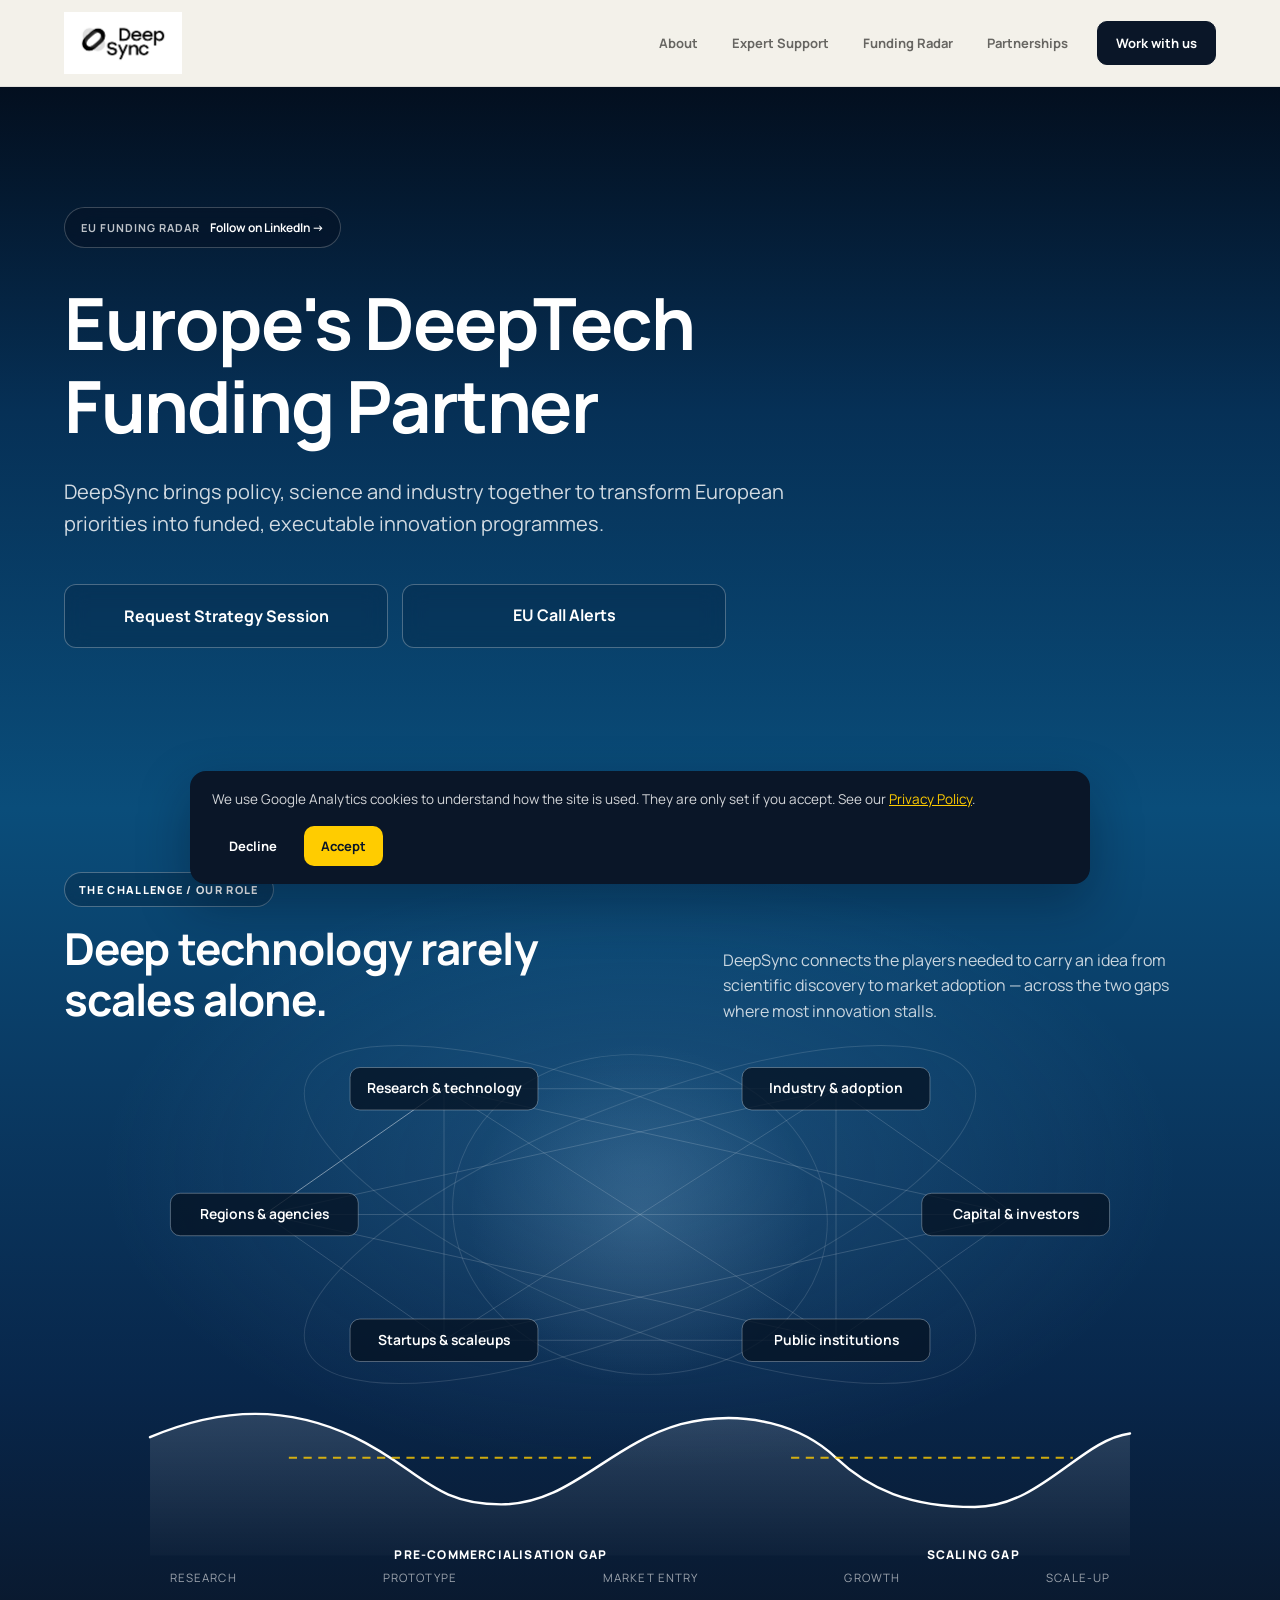
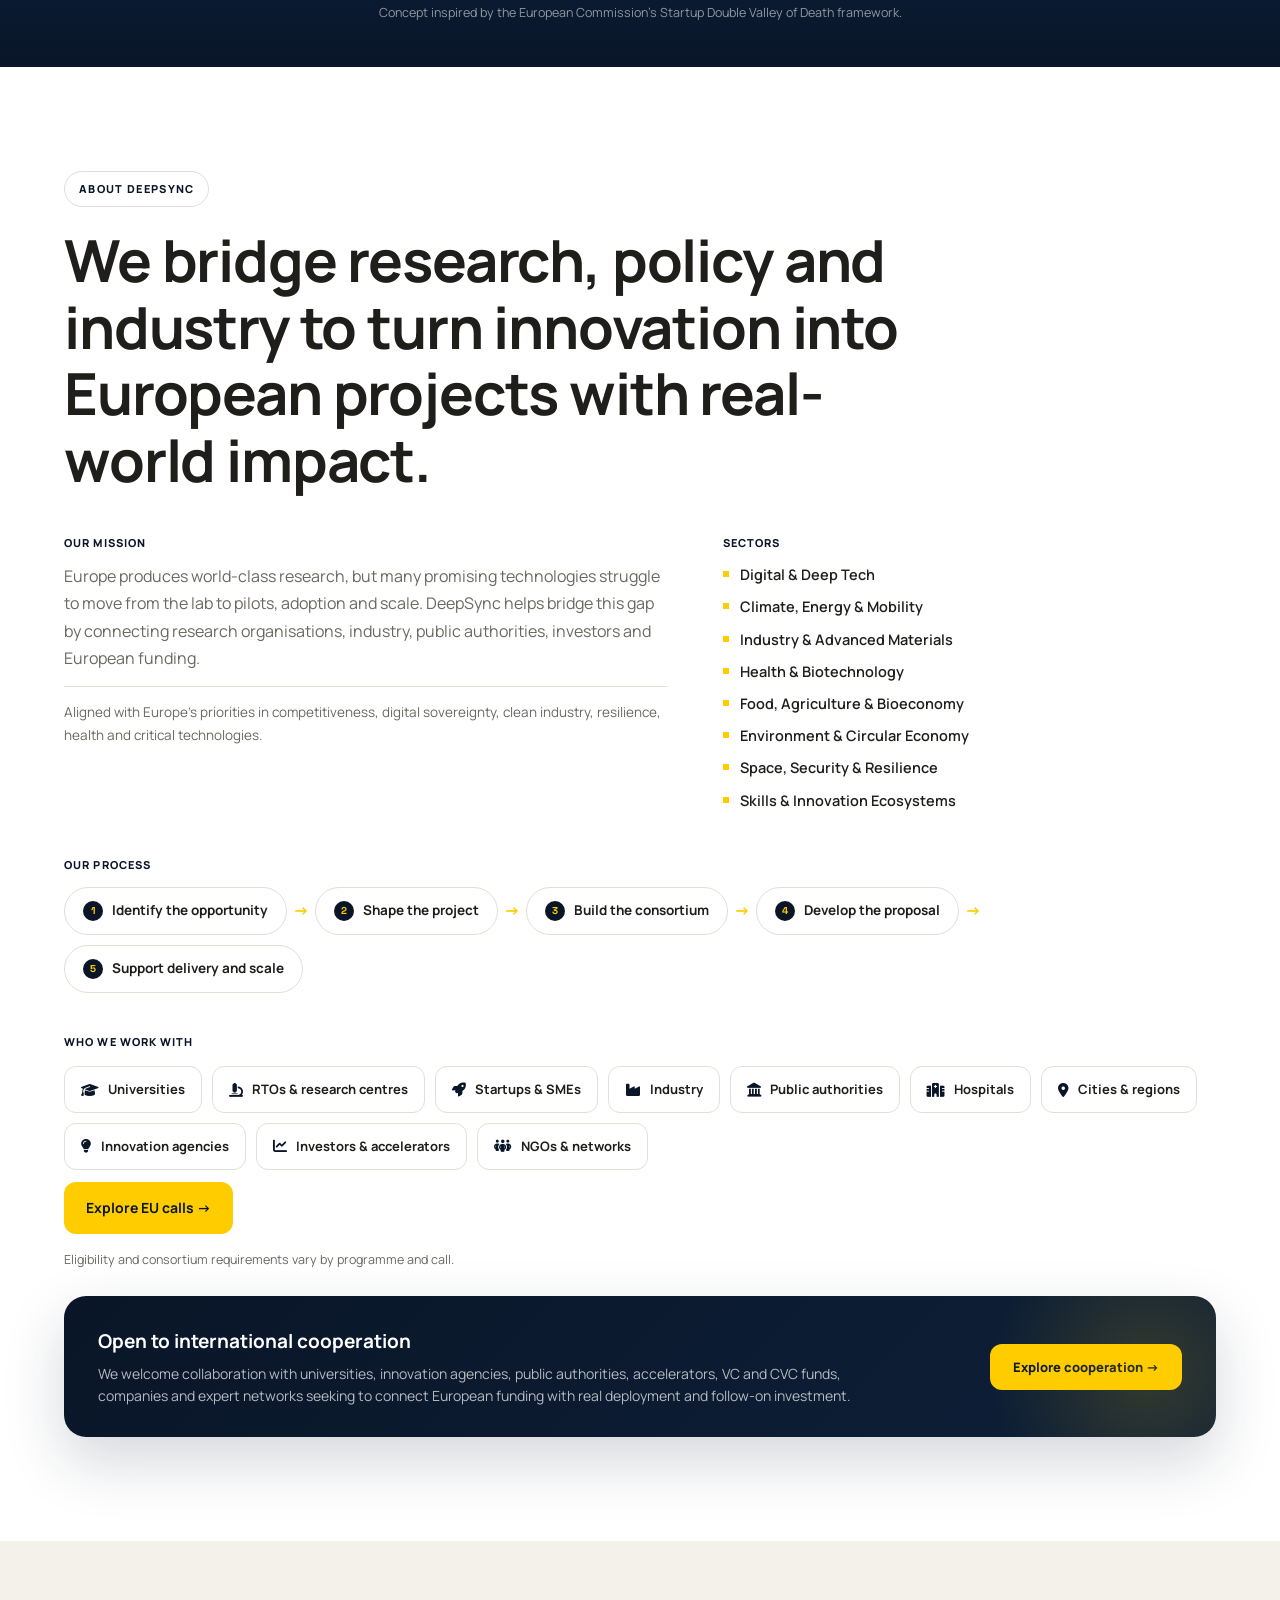
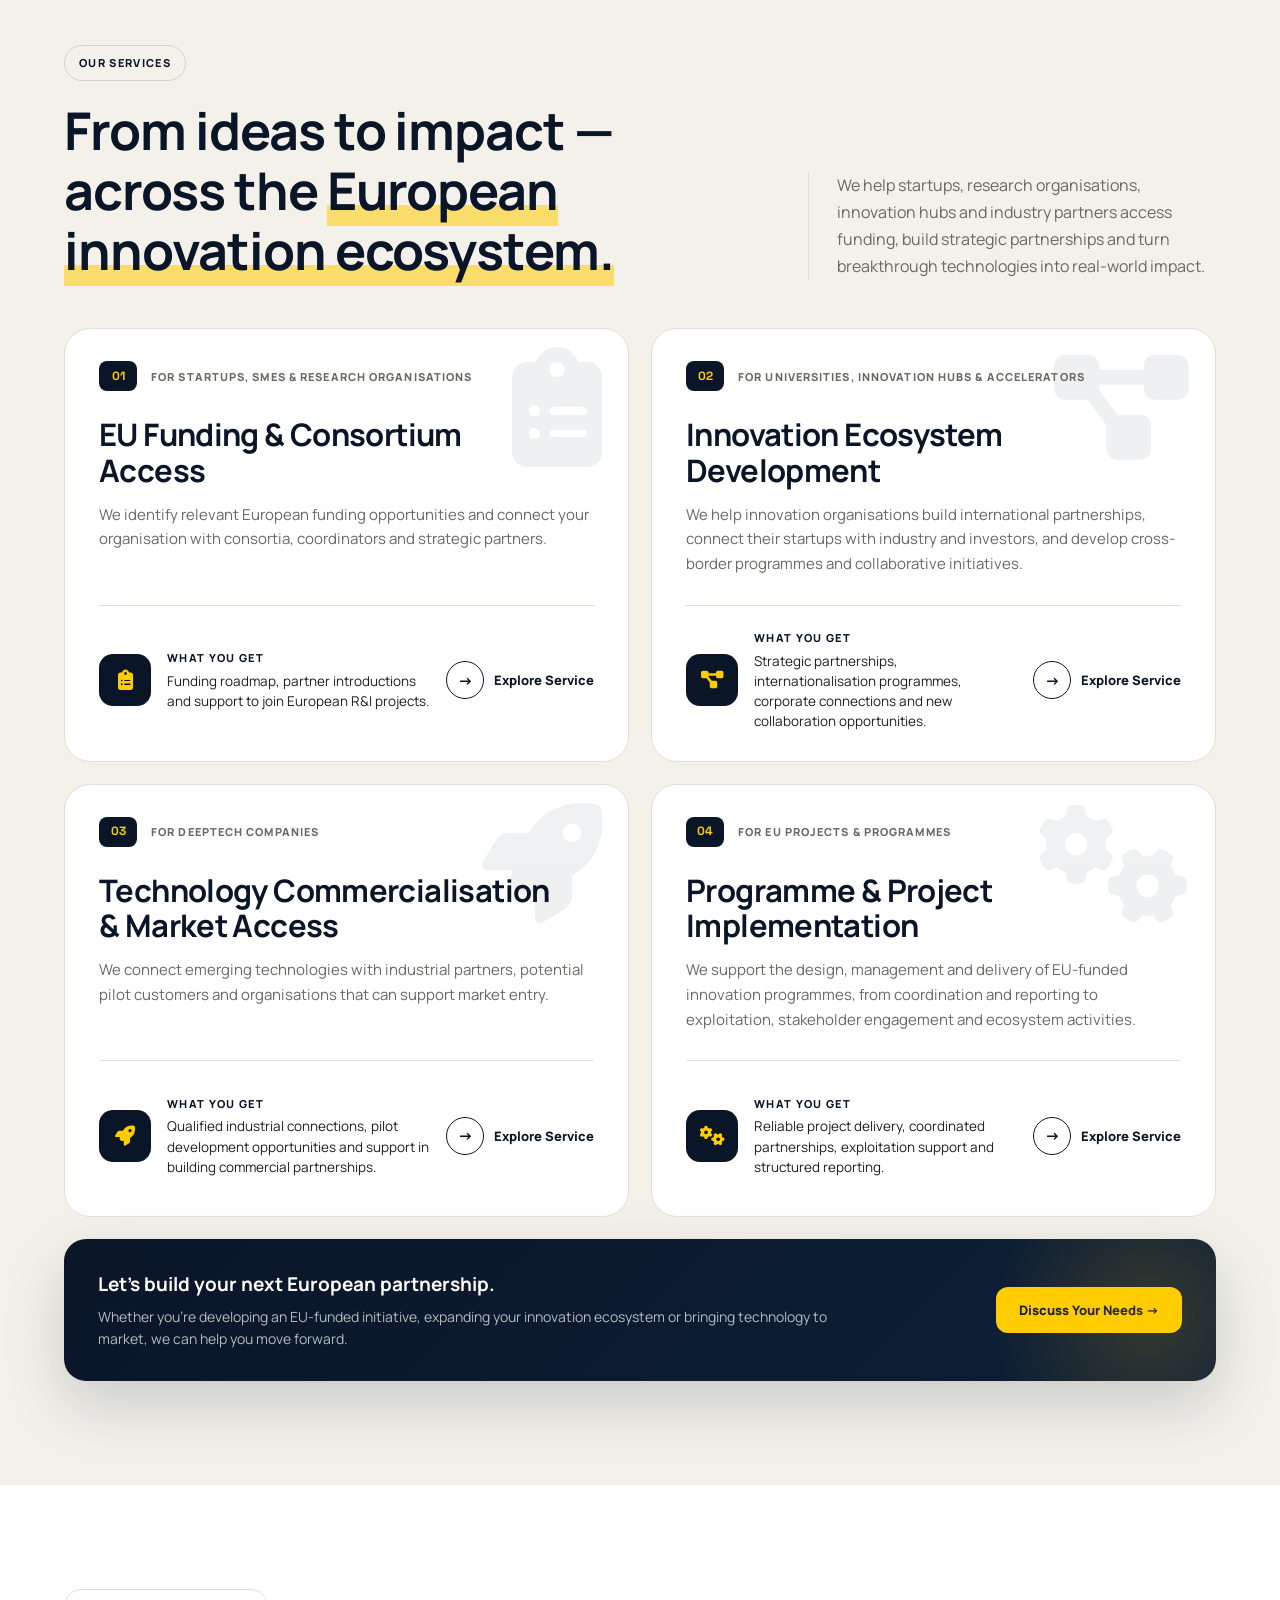
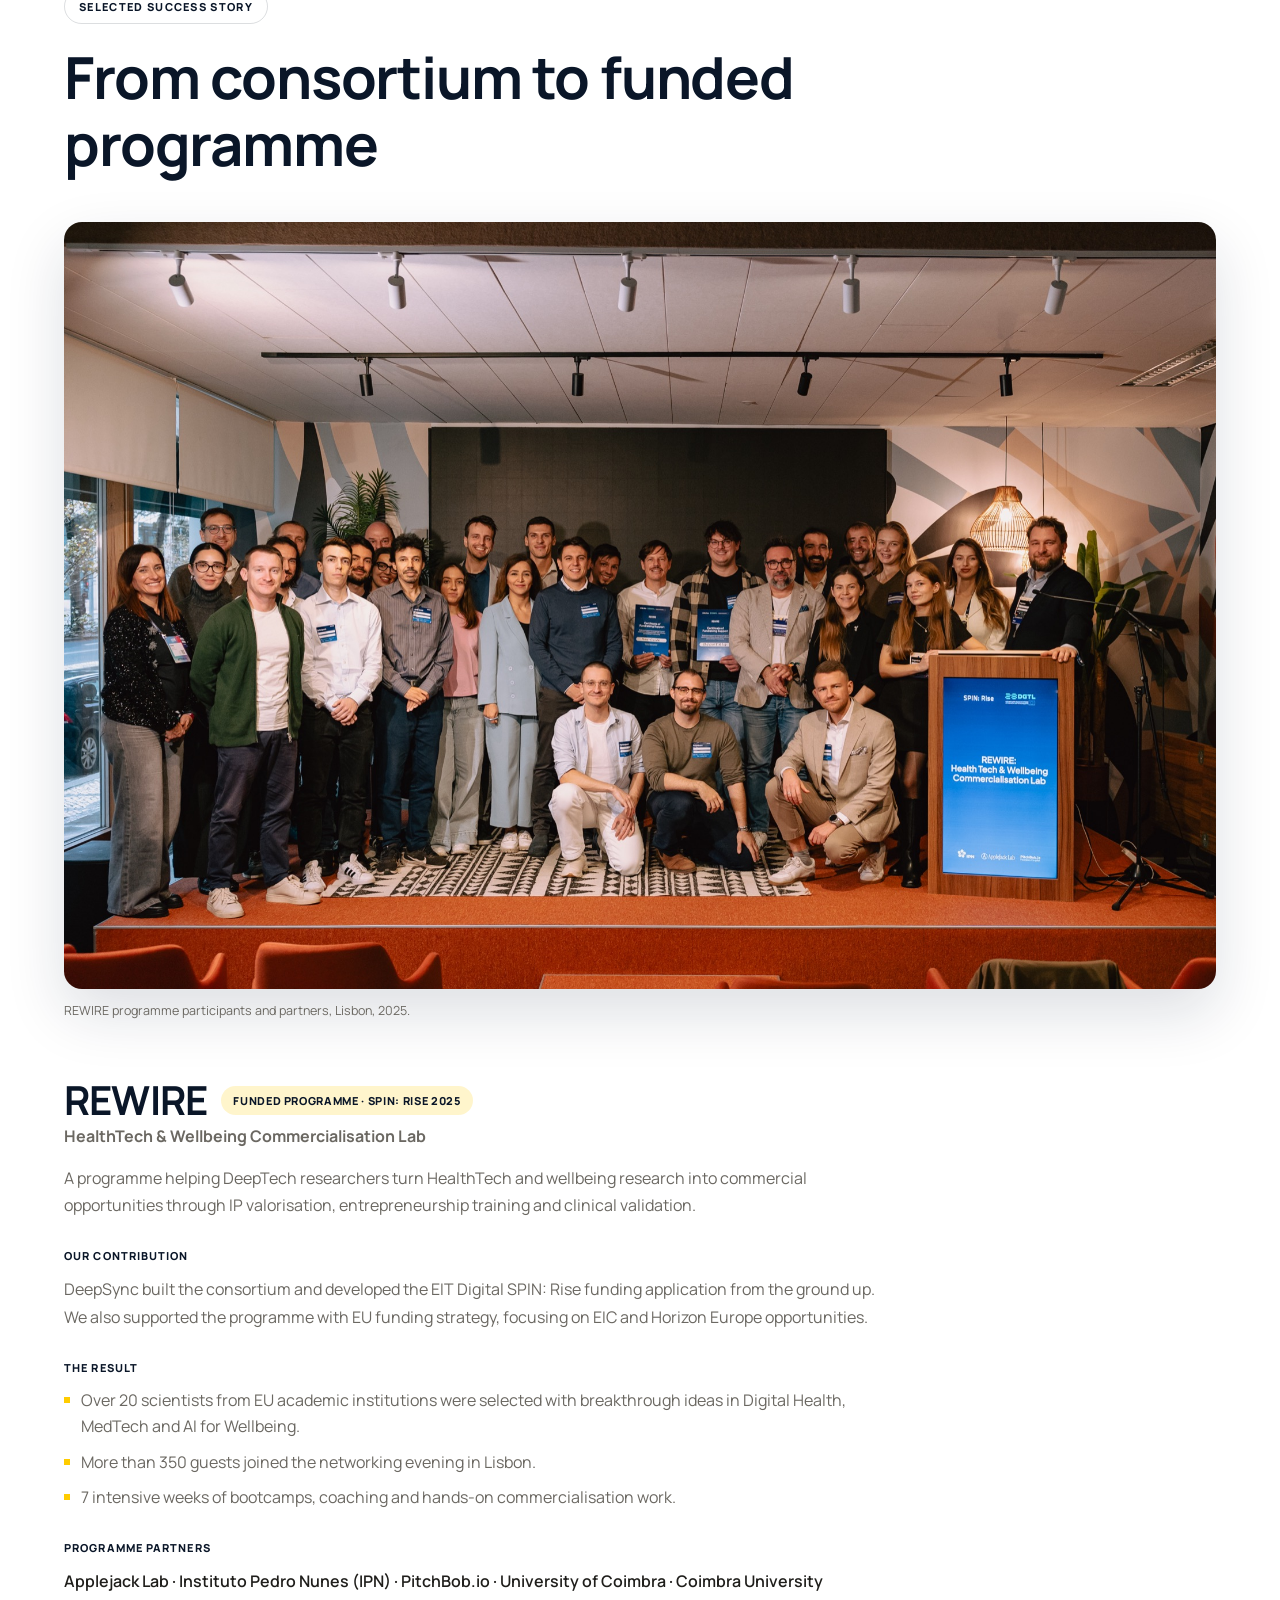
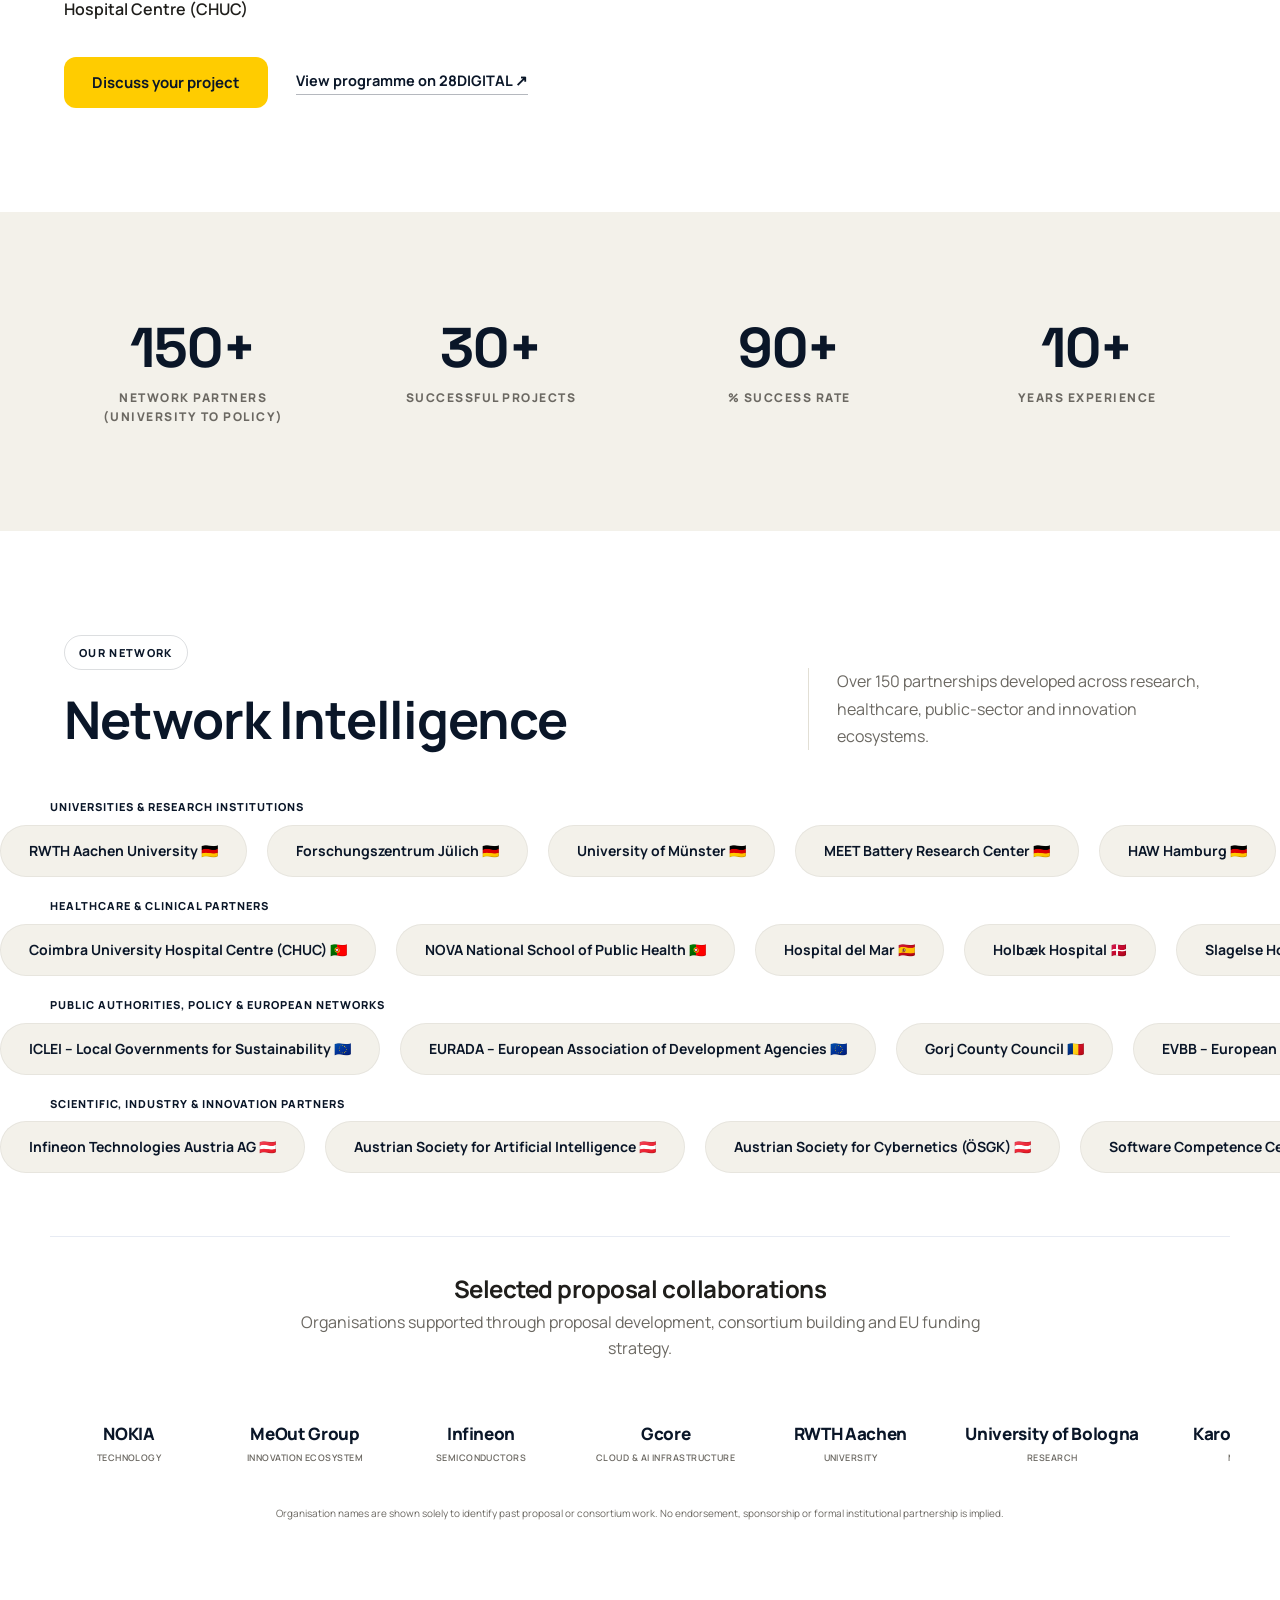
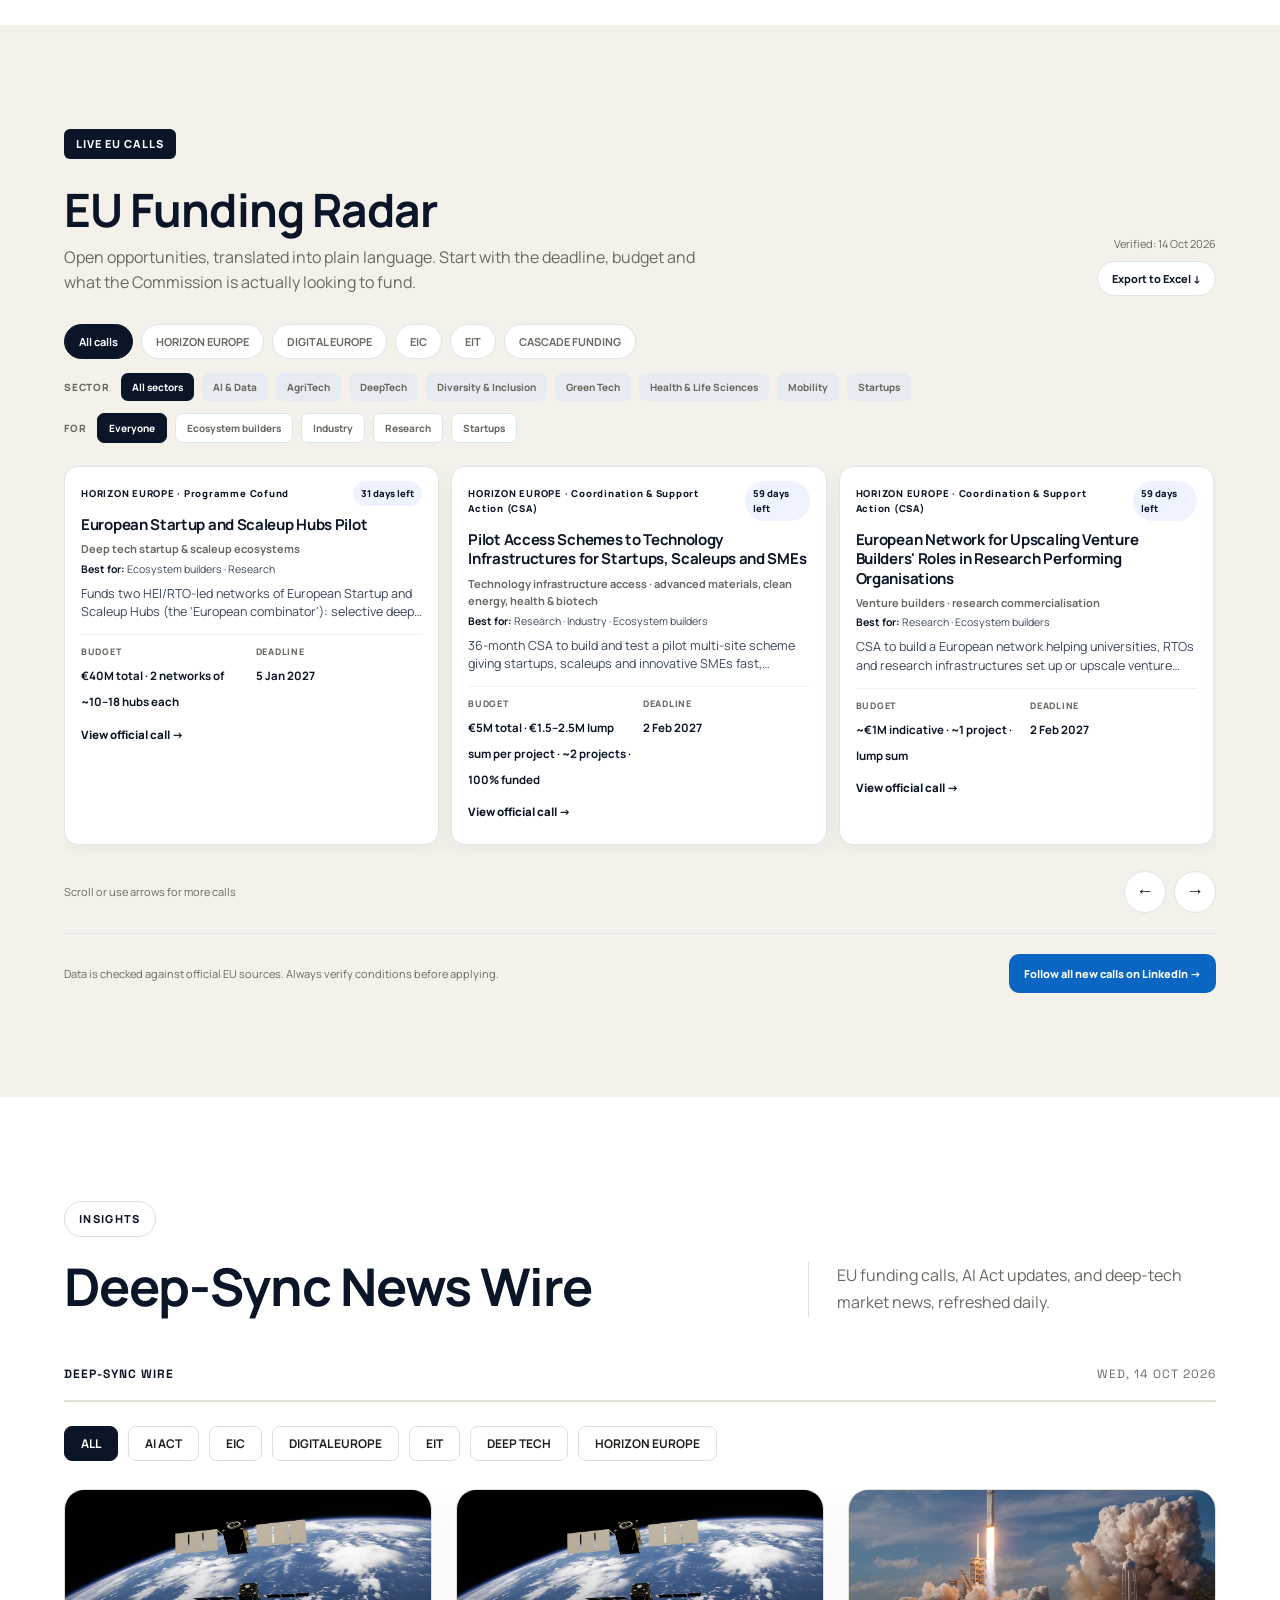
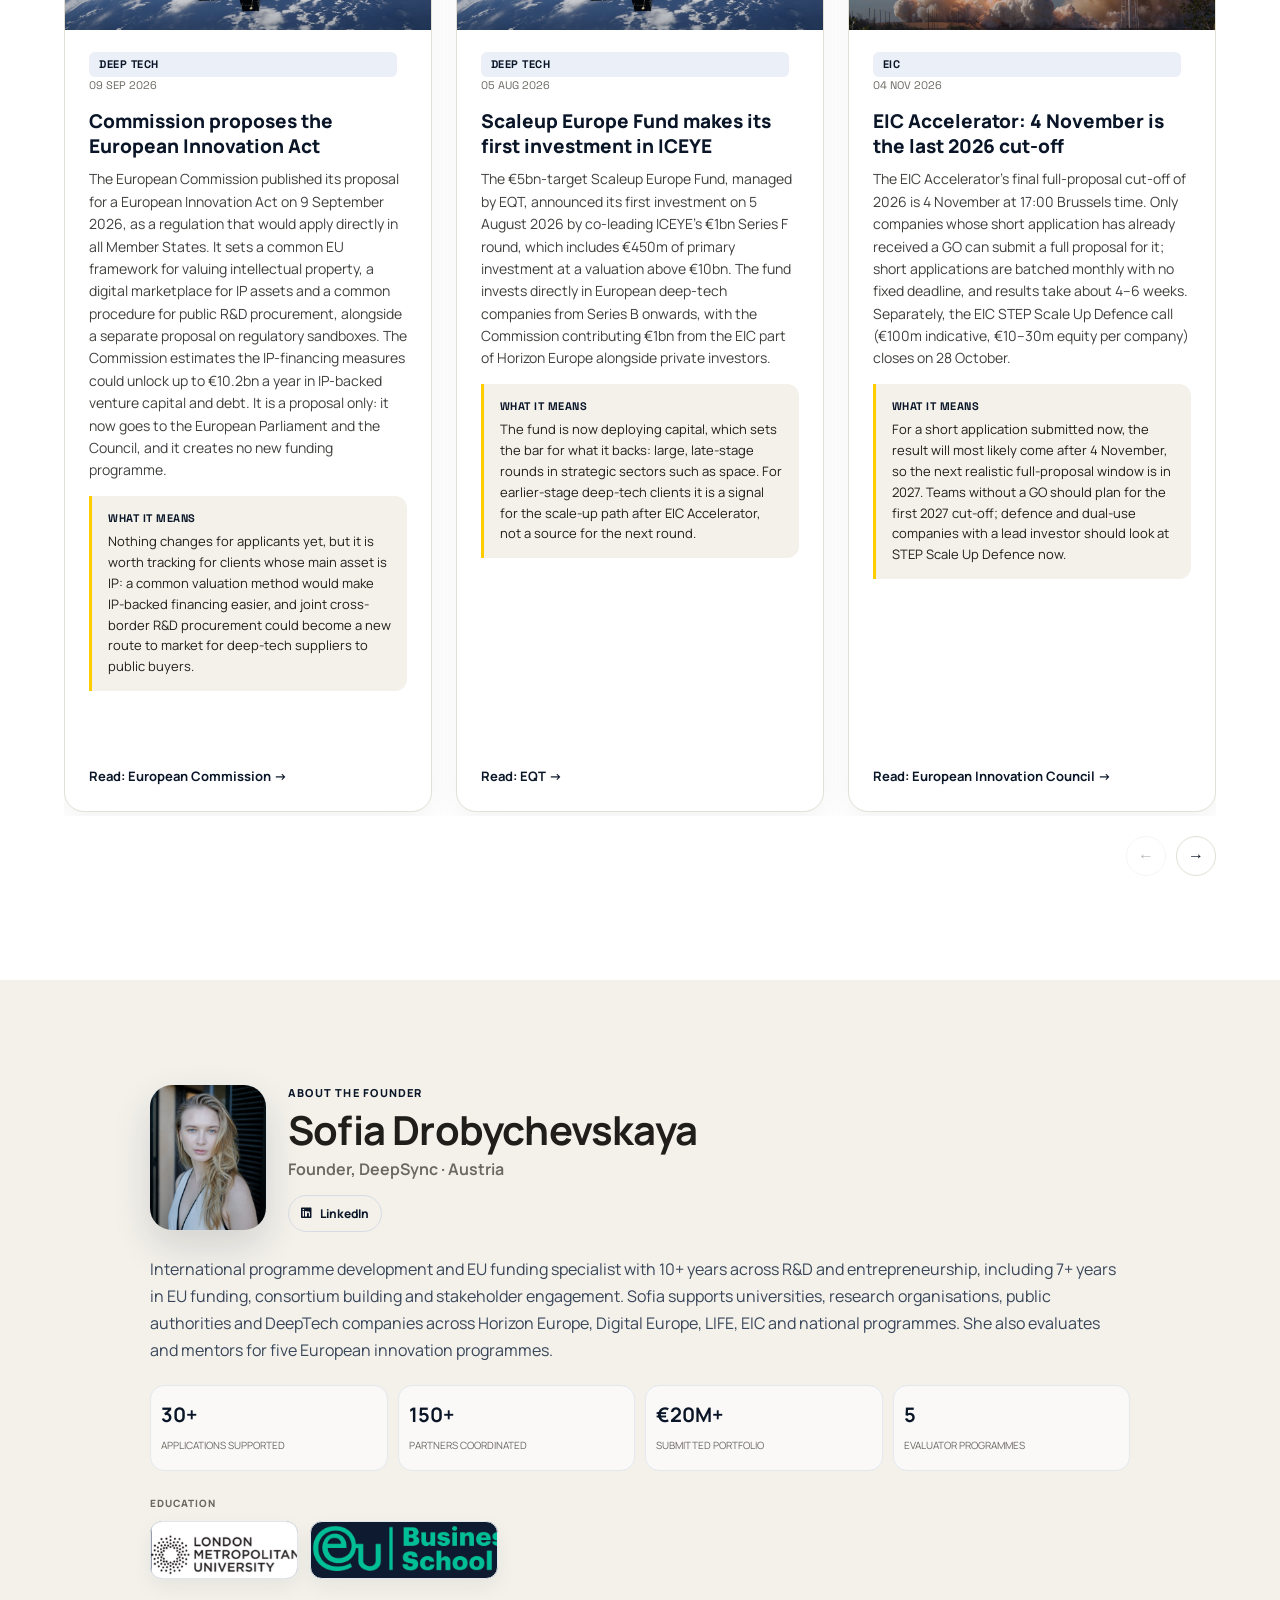
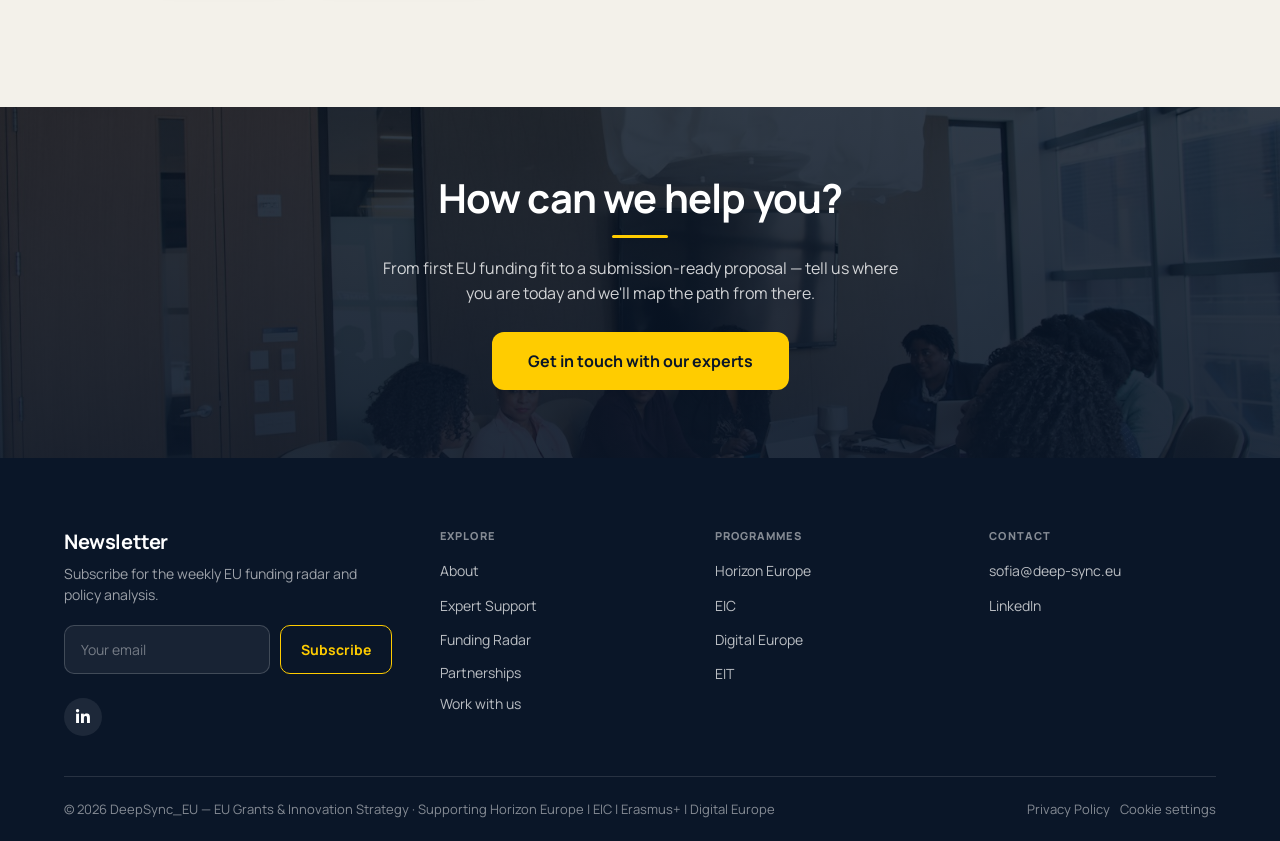
==== commit 579dc067: "design: logical page flow, alternating backgrounds, unified section headers Co-Authored-By: Claude S" ====
--- a/index.html
+++ b/index.html
@@ -165,7 +165,7 @@
         .about-cooperation a, .about-cooperation button { position: relative; flex: 0 0 auto; padding: 13px 22px; border: 1px solid transparent; border-radius: 12px; background: var(--gold); color: var(--navy); font-family: inherit; font-size: 13px; font-weight: 800; text-decoration: none; cursor: pointer; transition: transform .25s ease, box-shadow .25s ease; }
         .about-cooperation a:hover, .about-cooperation button:hover { transform: translateY(-3px); box-shadow: 0 15px 30px rgba(255,204,0,.35); }
         /* Stats Section */
-        .stats { padding: 100px 0; background: var(--white); border-bottom: 1px solid #E2DFD5; }
+        .stats { padding: 100px 0; background: var(--bg); }
         .stats-grid { display: grid; grid-template-columns: repeat(auto-fit, minmax(200px, 1fr)); gap: 40px; text-align: center; }
         .stat-item h4 { font-size: 56px; color: var(--primary); margin-bottom: 8px; font-family: var(--font-mono); }
         .stat-item p { font-size: 12px; text-transform: uppercase; letter-spacing: 1.5px; color: var(--muted); font-weight: 800; }
@@ -218,13 +218,13 @@
         }
 
         /* Services (Expert Support) */
-        .svc-section { padding: 110px 0; background: #fff; }
-        .svc-head { display: grid; grid-template-columns: 1.25fr .75fr; gap: 12px 64px; align-items: end; margin-bottom: 48px; }
-        .svc-head h2 { margin: 0; max-width: 760px; color: var(--navy); font-size: clamp(32px, 4.4vw, 52px); }
-        .svc-head h2 em { font-style: normal; color: var(--navy); background: linear-gradient(transparent 70%, rgba(255,204,0,.55) 70%); }
-        .svc-head p { margin: 0; padding-left: 28px; border-left: 1px solid var(--border); color: var(--muted); font-size: 16px; line-height: 1.7; }
+        .svc-section { padding: 110px 0; background: var(--bg); }
+        .svc-head, .sec-head { display: grid; grid-template-columns: 1.25fr .75fr; gap: 12px 64px; align-items: end; margin-bottom: 48px; }
+        .svc-head h2, .sec-head h2 { margin: 0; max-width: 760px; color: var(--navy); font-size: clamp(32px, 4.4vw, 52px); }
+        .svc-head h2 em, .sec-head h2 em { font-style: normal; color: var(--navy); background: linear-gradient(transparent 70%, rgba(255,204,0,.55) 70%); }
+        .svc-head p, .sec-head p { margin: 0; padding-left: 28px; border-left: 1px solid var(--border); color: var(--muted); font-size: 16px; line-height: 1.7; }
         .svc-grid { display: grid; grid-template-columns: 1fr 1fr; gap: 22px; }
-        .svc-card { position: relative; overflow: hidden; display: flex; flex-direction: column; padding: 32px 34px 28px; border: 1px solid var(--border); border-radius: 26px; background: var(--bg); transition: transform .35s ease, box-shadow .35s ease; }
+        .svc-card { position: relative; overflow: hidden; display: flex; flex-direction: column; padding: 32px 34px 28px; border: 1px solid var(--border); border-radius: 26px; background: #fff; transition: transform .35s ease, box-shadow .35s ease; }
         .svc-card:hover { transform: translateY(-4px); box-shadow: 0 22px 50px rgba(15,31,55,.1); }
         .svc-card-top { position: relative; z-index: 1; display: flex; align-items: center; gap: 14px; margin-bottom: 26px; }
         .svc-num { display: grid; place-items: center; min-width: 38px; height: 30px; padding: 0 8px; border-radius: 8px; background: var(--navy); color: var(--gold); font-family: var(--font-mono); font-size: 12px; font-weight: 800; }
@@ -243,8 +243,8 @@
         .svc-cta { margin-top: 22px; }
         @media (max-width: 900px) {
             .svc-section { padding: 80px 0; }
-            .svc-head { grid-template-columns: 1fr; gap: 18px; }
-            .svc-head p { padding-left: 0; border-left: 0; }
+            .svc-head, .sec-head { grid-template-columns: 1fr; gap: 18px; }
+            .svc-head p, .sec-head p { padding-left: 0; border-left: 0; }
             .svc-grid { grid-template-columns: 1fr; }
         }
         @media (max-width: 560px) {
@@ -256,7 +256,7 @@
         }
 
         /* Case study: REWIRE */
-        .case-section { padding: 110px 0; background: var(--bg); }
+        .case-section { padding: 110px 0; background: #fff; }
         .case-intro h2 { margin: 0; max-width: 900px; color: var(--navy); font-size: clamp(34px, 5vw, 58px); }
         .case-hero-photo { margin: 44px 0 0; }
         .case-hero-photo img { display: block; width: 100%; height: auto; border-radius: 18px; box-shadow: 0 24px 60px rgba(15,31,55,.14); }
@@ -282,7 +282,7 @@
         }
 
         /* Database Section */
-        .database-section { padding: 100px 0; background: var(--bg); border-bottom: 1px solid #E2DFD5; }
+        .database-section { padding: 100px 0; background: var(--bg); }
         .db-card { background: var(--white); padding: 60px; border-radius: 32px; display: flex; align-items: center; gap: 50px; box-shadow: 0 10px 40px rgba(0,0,0,0.04); }
         .db-info h2 { font-size: clamp(28px, 5vw, 42px); margin-bottom: 20px; color: var(--navy); }
         .db-tag { display: inline-block; padding: 6px 12px; background: var(--primary); color: white; border-radius: 6px; font-size: 11px; font-weight: 800; margin-bottom: 15px; text-transform: uppercase; letter-spacing: 1px; }
@@ -341,9 +341,6 @@
         .education-logo-eu { width: 188px; background-size: 718px 167px; background-position: -235px -53px; }
         /* Marquee */
         .network-section { padding: 100px 0; background: #fff; overflow: hidden; }
-        .network-intro { text-align: center; margin-bottom: 46px; }
-        .network-intro h2 { margin-bottom: 12px; font-size: clamp(28px, 5vw, 42px); }
-        .network-intro p { margin: 0 auto; max-width: 680px; color: var(--muted); font-size: 17px; }
         .network-row-label { width: min(1180px, calc(100% - 40px)); margin: 18px auto 9px; color: var(--primary); font-size: 11px; font-weight: 800; letter-spacing: .09em; text-transform: uppercase; }
         .marquee { display: flex; overflow: hidden; gap: 20px; margin-bottom: 20px; }
         .marquee-content { display: flex; flex: 0 0 max-content; gap: 20px; width: max-content; min-width: max-content; flex-wrap: nowrap; animation: scroll 90s linear infinite; will-change: transform; }
@@ -425,6 +422,10 @@
         @keyframes fadeIn { from { opacity: 0; transform: translateY(10px); } to { opacity: 1; transform: translateY(0); } }
         .reveal { opacity: 0; transform: translateY(30px); transition: 0.8s ease-out; }
         .reveal.active { opacity: 1; transform: translateY(0); }
+        /* Section rhythm: one vertical spacing, alternating white / cream backgrounds */
+        .about-section, .svc-section, .case-section, .stats, .network-section, .database-section, .news-wire-section, .contact { padding-top: 104px; padding-bottom: 104px; }
+        .news-wire-section { background: #fff; }
+        @media (max-width: 760px) { .about-section, .svc-section, .case-section, .stats, .network-section, .database-section, .news-wire-section, .contact { padding-top: 72px; padding-bottom: 72px; } }
     </style>
 </head>
 <body>
@@ -477,7 +478,6 @@
             </div>
         </div>
     </header>
-    <!-- STATS SECTION -->
     <!-- ECOSYSTEM VISUAL: CHALLENGE / OUR ROLE -->
     <section id="challenge" class="vz-section" aria-labelledby="vz-title">
         <div class="container">
@@ -572,26 +572,6 @@
             </script>
         </div>
     </section>
-    <section class="stats">
-        <div class="container stats-grid">
-            <div class="stat-item reveal">
-                <h4 class="numbers counter" data-target="150">0</h4>
-                <p>Network Partners<br>(University to Policy)</p>
-            </div>
-            <div class="stat-item reveal">
-                <h4 class="numbers counter" data-target="30">0</h4>
-                <p>Successful Projects</p>
-            </div>
-            <div class="stat-item reveal">
-                <h4 class="numbers counter" data-target="90">0</h4>
-                <p>% Success Rate</p>
-            </div>
-            <div class="stat-item reveal">
-                <h4 class="numbers counter" data-target="10">0</h4>
-                <p>Years Experience</p>
-            </div>
-        </div>
-    </section>
     <!-- ABOUT SECTION -->
     <section id="about" class="about-section">
         <div class="container">
@@ -658,6 +638,83 @@
                     <p>We welcome collaboration with universities, innovation agencies, public authorities, accelerators, VC and CVC funds, companies and expert networks seeking to connect European funding with real deployment and follow-on investment.</p>
                 </div>
                 <button type="button" class="connect-trigger" data-connect-tab="partnerships">Explore cooperation →</button>
+            </div>
+        </div>
+    </section>
+    <!-- SERVICES SECTION -->
+    <section id="services" class="svc-section">
+        <div class="container">
+            <div class="svc-head reveal">
+                <div>
+                    <span class="about-kicker">Our services</span>
+                    <h2>From ideas to impact &mdash; across the <em>European innovation ecosystem.</em></h2>
+                </div>
+                <p>We help startups, research organisations, innovation hubs and industry partners access funding, build strategic partnerships and turn breakthrough technologies into real-world impact.</p>
+            </div>
+            <div class="svc-grid">
+                <article class="svc-card reveal">
+                    <div class="svc-card-top">
+                        <span class="svc-num">01</span>
+                        <span class="svc-for">For startups, SMEs &amp; research organisations</span>
+                    </div>
+                    <i class="fas fa-clipboard-list svc-watermark" aria-hidden="true"></i>
+                    <h3>EU Funding &amp; Consortium Access</h3>
+                    <p class="svc-desc">We identify relevant European funding opportunities and connect your organisation with consortia, coordinators and strategic partners.</p>
+                    <div class="svc-get">
+                        <span class="svc-get-icon"><i class="fas fa-clipboard-list" aria-hidden="true"></i></span>
+                        <div class="svc-get-text"><span class="svc-get-label">What you get</span><p>Funding roadmap, partner introductions and support to join European R&amp;I projects.</p></div>
+                        <button type="button" class="svc-explore connect-trigger" data-connect-tab="work"><span class="svc-explore-arrow" aria-hidden="true">&rarr;</span>Explore Service</button>
+                    </div>
+                </article>
+                <article class="svc-card reveal">
+                    <div class="svc-card-top">
+                        <span class="svc-num">02</span>
+                        <span class="svc-for">For universities, innovation hubs &amp; accelerators</span>
+                    </div>
+                    <i class="fas fa-diagram-project svc-watermark" aria-hidden="true"></i>
+                    <h3>Innovation Ecosystem Development</h3>
+                    <p class="svc-desc">We help innovation organisations build international partnerships, connect their startups with industry and investors, and develop cross-border programmes and collaborative initiatives.</p>
+                    <div class="svc-get">
+                        <span class="svc-get-icon"><i class="fas fa-diagram-project" aria-hidden="true"></i></span>
+                        <div class="svc-get-text"><span class="svc-get-label">What you get</span><p>Strategic partnerships, internationalisation programmes, corporate connections and new collaboration opportunities.</p></div>
+                        <button type="button" class="svc-explore connect-trigger" data-connect-tab="work"><span class="svc-explore-arrow" aria-hidden="true">&rarr;</span>Explore Service</button>
+                    </div>
+                </article>
+                <article class="svc-card reveal">
+                    <div class="svc-card-top">
+                        <span class="svc-num">03</span>
+                        <span class="svc-for">For deeptech companies</span>
+                    </div>
+                    <i class="fas fa-rocket svc-watermark" aria-hidden="true"></i>
+                    <h3>Technology Commercialisation &amp; Market Access</h3>
+                    <p class="svc-desc">We connect emerging technologies with industrial partners, potential pilot customers and organisations that can support market entry.</p>
+                    <div class="svc-get">
+                        <span class="svc-get-icon"><i class="fas fa-rocket" aria-hidden="true"></i></span>
+                        <div class="svc-get-text"><span class="svc-get-label">What you get</span><p>Qualified industrial connections, pilot development opportunities and support in building commercial partnerships.</p></div>
+                        <button type="button" class="svc-explore connect-trigger" data-connect-tab="work"><span class="svc-explore-arrow" aria-hidden="true">&rarr;</span>Explore Service</button>
+                    </div>
+                </article>
+                <article class="svc-card reveal">
+                    <div class="svc-card-top">
+                        <span class="svc-num">04</span>
+                        <span class="svc-for">For EU projects &amp; programmes</span>
+                    </div>
+                    <i class="fas fa-gears svc-watermark" aria-hidden="true"></i>
+                    <h3>Programme &amp; Project Implementation</h3>
+                    <p class="svc-desc">We support the design, management and delivery of EU-funded innovation programmes, from coordination and reporting to exploitation, stakeholder engagement and ecosystem activities.</p>
+                    <div class="svc-get">
+                        <span class="svc-get-icon"><i class="fas fa-gears" aria-hidden="true"></i></span>
+                        <div class="svc-get-text"><span class="svc-get-label">What you get</span><p>Reliable project delivery, coordinated partnerships, exploitation support and structured reporting.</p></div>
+                        <button type="button" class="svc-explore connect-trigger" data-connect-tab="work"><span class="svc-explore-arrow" aria-hidden="true">&rarr;</span>Explore Service</button>
+                    </div>
+                </article>
+            </div>
+            <div class="about-cooperation svc-cta reveal">
+                <div>
+                    <strong>Let&rsquo;s build your next European partnership.</strong>
+                    <p>Whether you&rsquo;re developing an EU-funded initiative, expanding your innovation ecosystem or bringing technology to market, we can help you move forward.</p>
+                </div>
+                <button type="button" class="connect-trigger" data-connect-tab="work">Discuss Your Needs &rarr;</button>
             </div>
         </div>
     </section>
@@ -698,93 +755,30 @@
             </div>
         </div>
     </section>
-    <!-- EU FUNDING RADAR -->
-    <section id="database" class="database-section">
-        <div class="container">
-            <div id="deepsync-call-radar" class="reveal" data-src="/data/calls.json"></div>
-        </div>
-    </section>
-    <script src="/widget/deepsync-call-radar.js"></script>
-    <!-- SERVICES SECTION -->
-    <section id="services" class="svc-section">
-        <div class="container">
-            <div class="svc-head reveal">
-                <div>
-                    <span class="about-kicker">Our services</span>
-                    <h2>From ideas to impact &mdash; across the <em>European innovation ecosystem.</em></h2>
-                </div>
-                <p>We help startups, research organisations, innovation hubs and industry partners access funding, build strategic partnerships and turn breakthrough technologies into real-world impact.</p>
-            </div>
-            <div class="svc-grid">
-                <article class="svc-card reveal">
-                    <div class="svc-card-top">
-                        <span class="svc-num">01</span>
-                        <span class="svc-for">For startups, SMEs &amp; research organisations</span>
-                    </div>
-                    <i class="fas fa-clipboard-list svc-watermark" aria-hidden="true"></i>
-                    <h3>EU Funding &amp; Consortium Access</h3>
-                    <p class="svc-desc">We identify relevant European funding opportunities and connect your organisation with consortia, coordinators and strategic partners.</p>
-                    <div class="svc-get">
-                        <span class="svc-get-icon"><i class="fas fa-clipboard-list" aria-hidden="true"></i></span>
-                        <div class="svc-get-text"><span class="svc-get-label">What you get</span><p>Funding roadmap, partner introductions and support to join European R&amp;I projects.</p></div>
-                        <button type="button" class="svc-explore connect-trigger" data-connect-tab="work"><span class="svc-explore-arrow" aria-hidden="true">&rarr;</span>Explore Service</button>
-                    </div>
-                </article>
-                <article class="svc-card reveal">
-                    <div class="svc-card-top">
-                        <span class="svc-num">02</span>
-                        <span class="svc-for">For universities, innovation hubs &amp; accelerators</span>
-                    </div>
-                    <i class="fas fa-diagram-project svc-watermark" aria-hidden="true"></i>
-                    <h3>Innovation Ecosystem Development</h3>
-                    <p class="svc-desc">We help innovation organisations build international partnerships, connect their startups with industry and investors, and develop cross-border programmes and collaborative initiatives.</p>
-                    <div class="svc-get">
-                        <span class="svc-get-icon"><i class="fas fa-diagram-project" aria-hidden="true"></i></span>
-                        <div class="svc-get-text"><span class="svc-get-label">What you get</span><p>Strategic partnerships, internationalisation programmes, corporate connections and new collaboration opportunities.</p></div>
-                        <button type="button" class="svc-explore connect-trigger" data-connect-tab="work"><span class="svc-explore-arrow" aria-hidden="true">&rarr;</span>Explore Service</button>
-                    </div>
-                </article>
-                <article class="svc-card reveal">
-                    <div class="svc-card-top">
-                        <span class="svc-num">03</span>
-                        <span class="svc-for">For deeptech companies</span>
-                    </div>
-                    <i class="fas fa-rocket svc-watermark" aria-hidden="true"></i>
-                    <h3>Technology Commercialisation &amp; Market Access</h3>
-                    <p class="svc-desc">We connect emerging technologies with industrial partners, potential pilot customers and organisations that can support market entry.</p>
-                    <div class="svc-get">
-                        <span class="svc-get-icon"><i class="fas fa-rocket" aria-hidden="true"></i></span>
-                        <div class="svc-get-text"><span class="svc-get-label">What you get</span><p>Qualified industrial connections, pilot development opportunities and support in building commercial partnerships.</p></div>
-                        <button type="button" class="svc-explore connect-trigger" data-connect-tab="work"><span class="svc-explore-arrow" aria-hidden="true">&rarr;</span>Explore Service</button>
-                    </div>
-                </article>
-                <article class="svc-card reveal">
-                    <div class="svc-card-top">
-                        <span class="svc-num">04</span>
-                        <span class="svc-for">For EU projects &amp; programmes</span>
-                    </div>
-                    <i class="fas fa-gears svc-watermark" aria-hidden="true"></i>
-                    <h3>Programme &amp; Project Implementation</h3>
-                    <p class="svc-desc">We support the design, management and delivery of EU-funded innovation programmes, from coordination and reporting to exploitation, stakeholder engagement and ecosystem activities.</p>
-                    <div class="svc-get">
-                        <span class="svc-get-icon"><i class="fas fa-gears" aria-hidden="true"></i></span>
-                        <div class="svc-get-text"><span class="svc-get-label">What you get</span><p>Reliable project delivery, coordinated partnerships, exploitation support and structured reporting.</p></div>
-                        <button type="button" class="svc-explore connect-trigger" data-connect-tab="work"><span class="svc-explore-arrow" aria-hidden="true">&rarr;</span>Explore Service</button>
-                    </div>
-                </article>
-            </div>
-            <div class="about-cooperation svc-cta reveal">
-                <div>
-                    <strong>Let&rsquo;s build your next European partnership.</strong>
-                    <p>Whether you&rsquo;re developing an EU-funded initiative, expanding your innovation ecosystem or bringing technology to market, we can help you move forward.</p>
-                </div>
-                <button type="button" class="connect-trigger" data-connect-tab="work">Discuss Your Needs &rarr;</button>
+    <!-- STATS -->
+    <section class="stats">
+        <div class="container stats-grid">
+            <div class="stat-item reveal">
+                <h4 class="numbers counter" data-target="150">0</h4>
+                <p>Network Partners<br>(University to Policy)</p>
+            </div>
+            <div class="stat-item reveal">
+                <h4 class="numbers counter" data-target="30">0</h4>
+                <p>Successful Projects</p>
+            </div>
+            <div class="stat-item reveal">
+                <h4 class="numbers counter" data-target="90">0</h4>
+                <p>% Success Rate</p>
+            </div>
+            <div class="stat-item reveal">
+                <h4 class="numbers counter" data-target="10">0</h4>
+                <p>Years Experience</p>
             </div>
         </div>
     </section>
     <!-- NETWORK SECTION TWO LINES -->
     <section id="network" class="network-section">
-        <div class="container network-intro reveal"><h2>Network Intelligence</h2><p>Over 150 partnerships developed across research, healthcare, public-sector and innovation ecosystems.</p></div>
+        <div class="container sec-head reveal"><div><span class="about-kicker">Our network</span><h2>Network Intelligence</h2></div><p>Over 150 partnerships developed across research, healthcare, public-sector and innovation ecosystems.</p></div>
         <div class="network-row-label">Universities &amp; Research Institutions</div>
         <div class="marquee reveal">
             <div class="marquee-content">
@@ -870,12 +864,19 @@
             <p class="collaboration-disclaimer">Organisation names are shown solely to identify past proposal or consortium work. No endorsement, sponsorship or formal institutional partnership is implied.</p>
         </div>
     </section>
+    <!-- EU FUNDING RADAR -->
+    <section id="database" class="database-section">
+        <div class="container">
+            <div id="deepsync-call-radar" class="reveal" data-src="/data/calls.json"></div>
+        </div>
+    </section>
+    <script src="/widget/deepsync-call-radar.js"></script>
     <!-- NEWS WIRE SECTION -->
-    <section id="news-wire" class="news-wire-section" style="padding: 100px 0; background: var(--bg);">
+    <section id="news-wire" class="news-wire-section">
         <div class="container">
-            <div class="reveal" style="text-align: center; margin-bottom: 50px;">
-                <h2>Deep-Sync News Wire</h2>
-                <p style="font-size: 18px; color: var(--muted); max-width: 640px; margin: 16px auto 0;">EU funding calls, AI Act updates, and deep-tech market news, refreshed daily.</p>
+            <div class="sec-head reveal">
+                <div><span class="about-kicker">Insights</span><h2>Deep-Sync News Wire</h2></div>
+                <p>EU funding calls, AI Act updates, and deep-tech market news, refreshed daily.</p>
             </div>
             <div id="deepsync-news-wire" class="reveal"></div>
         </div>
@@ -968,10 +969,6 @@
         </div>
     </footer>
     <script>
-        const statsSection = document.querySelector('.stats');
-        const networkSection = document.getElementById('network');
-        if (statsSection && networkSection) statsSection.after(networkSection);
-
         const mobileMenuToggle = document.getElementById('mobile-menu-toggle');
         const mobileMenu = document.getElementById('mobile-menu');
         if (mobileMenuToggle && mobileMenu) {
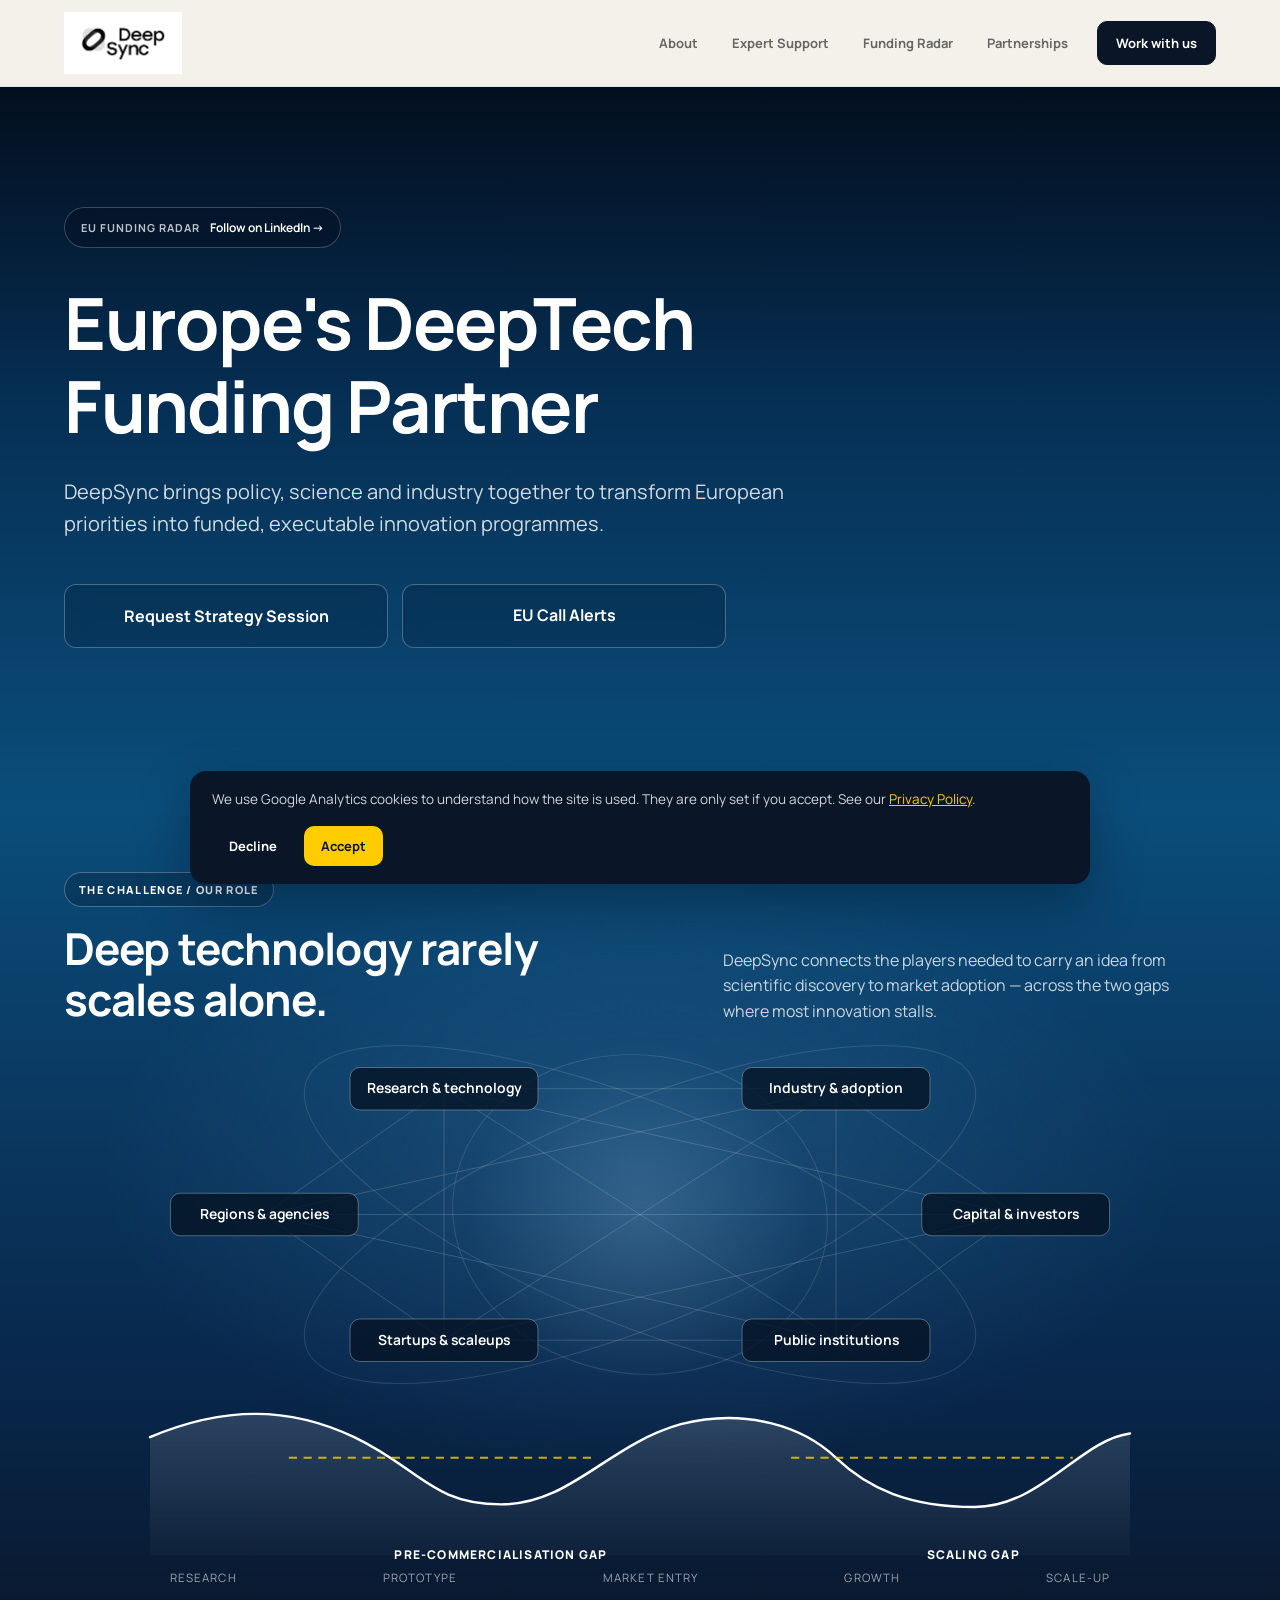
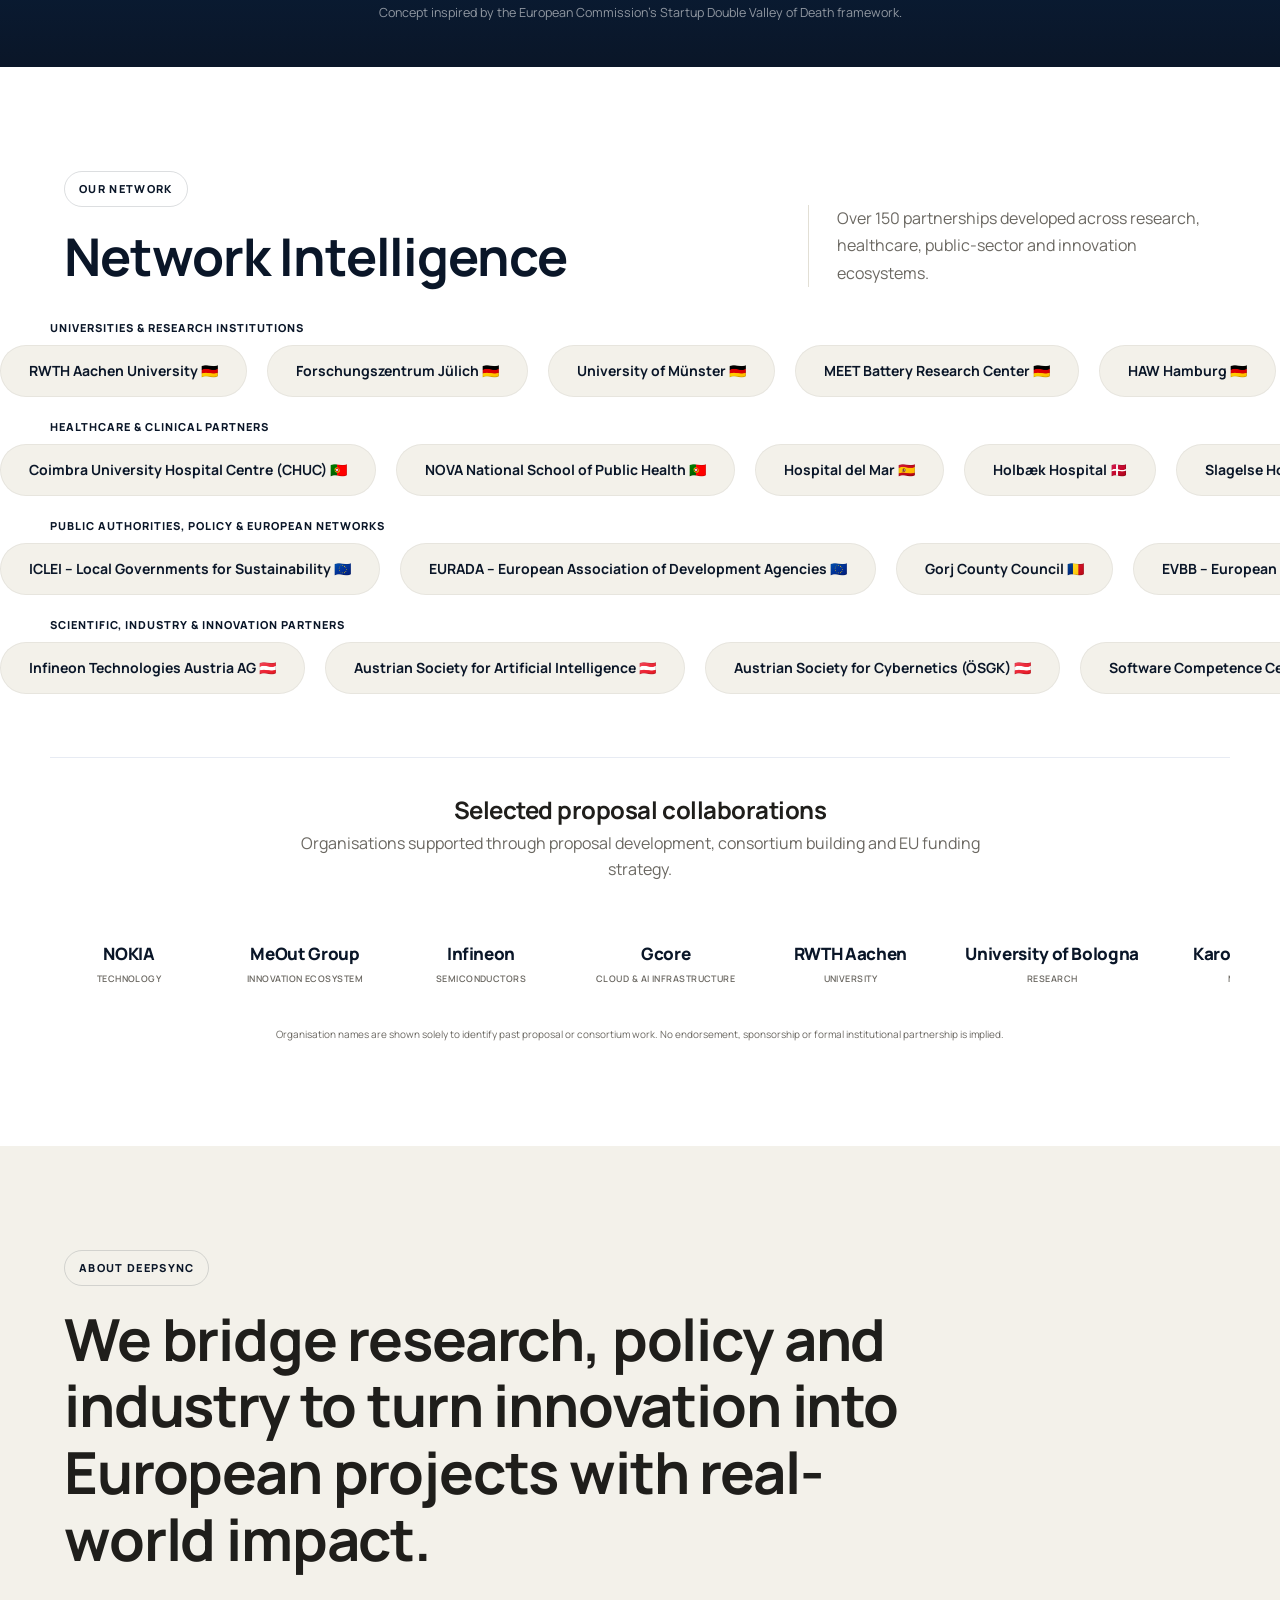
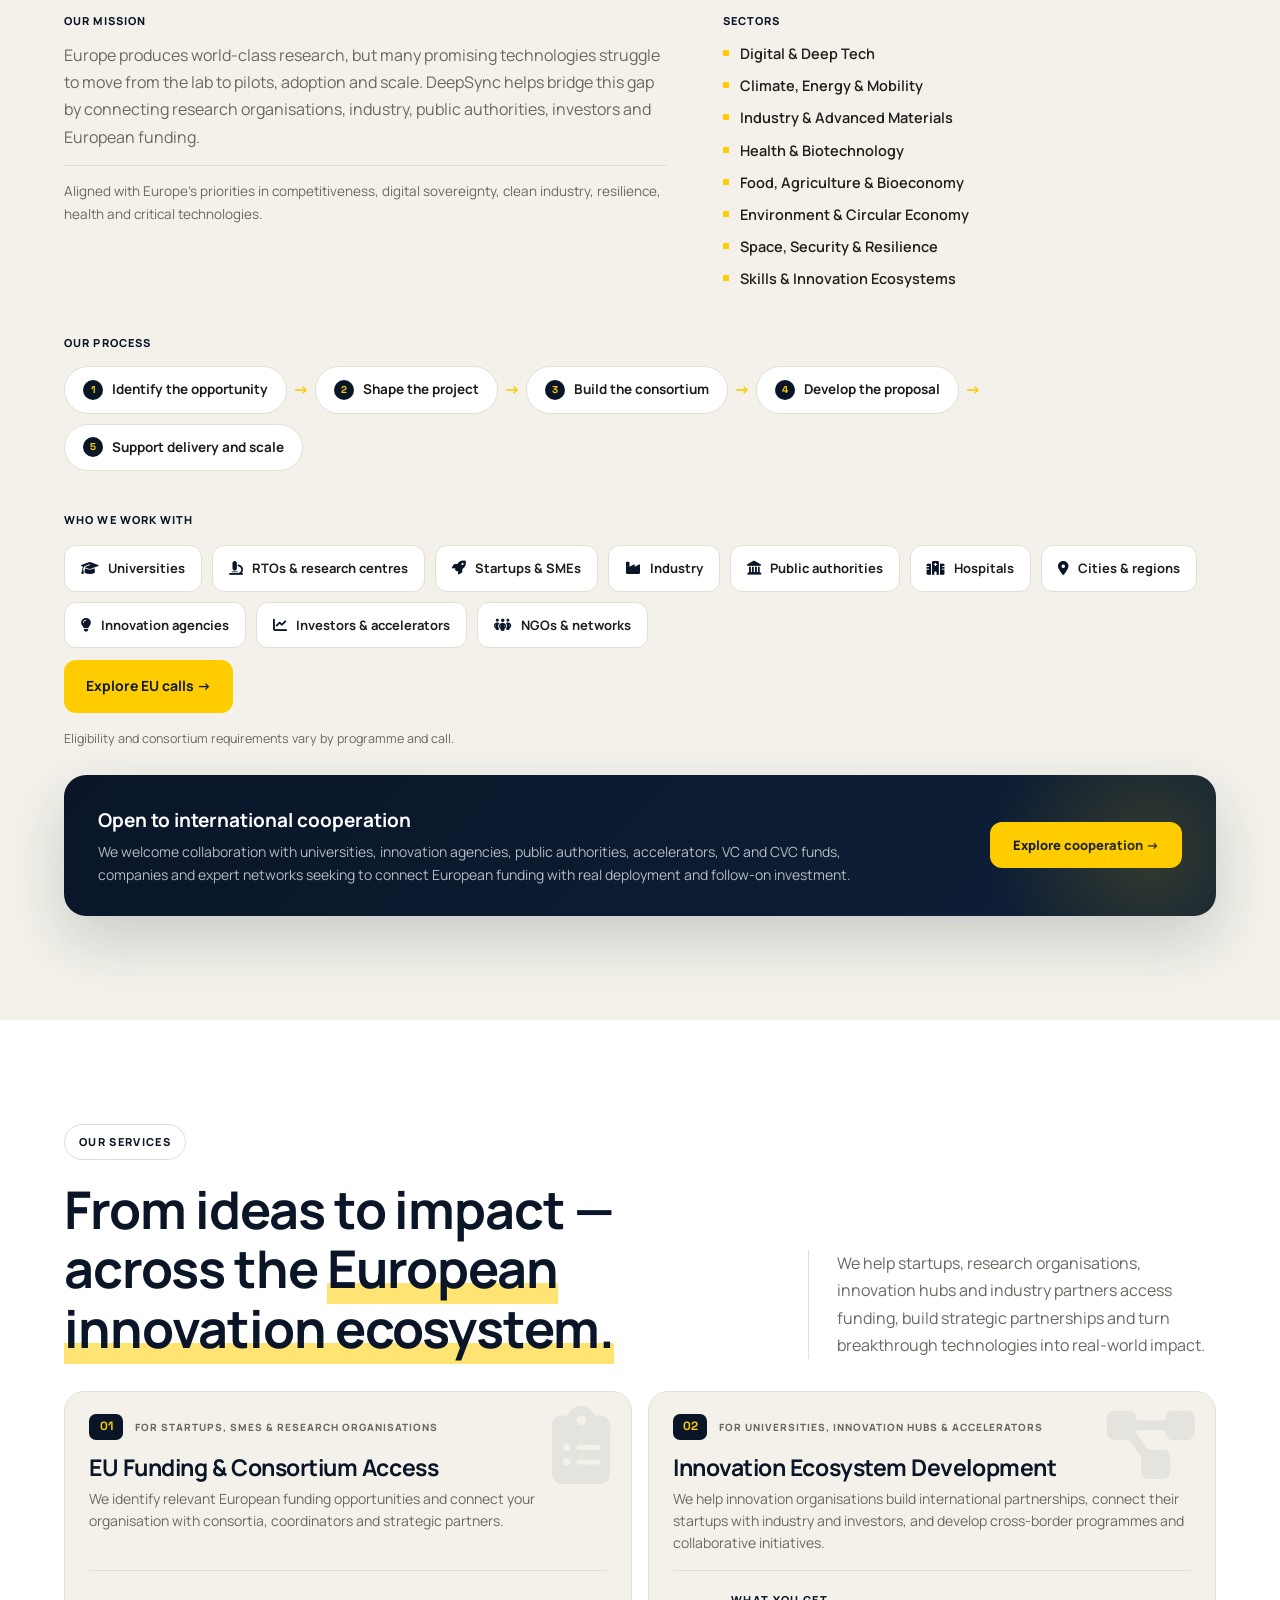
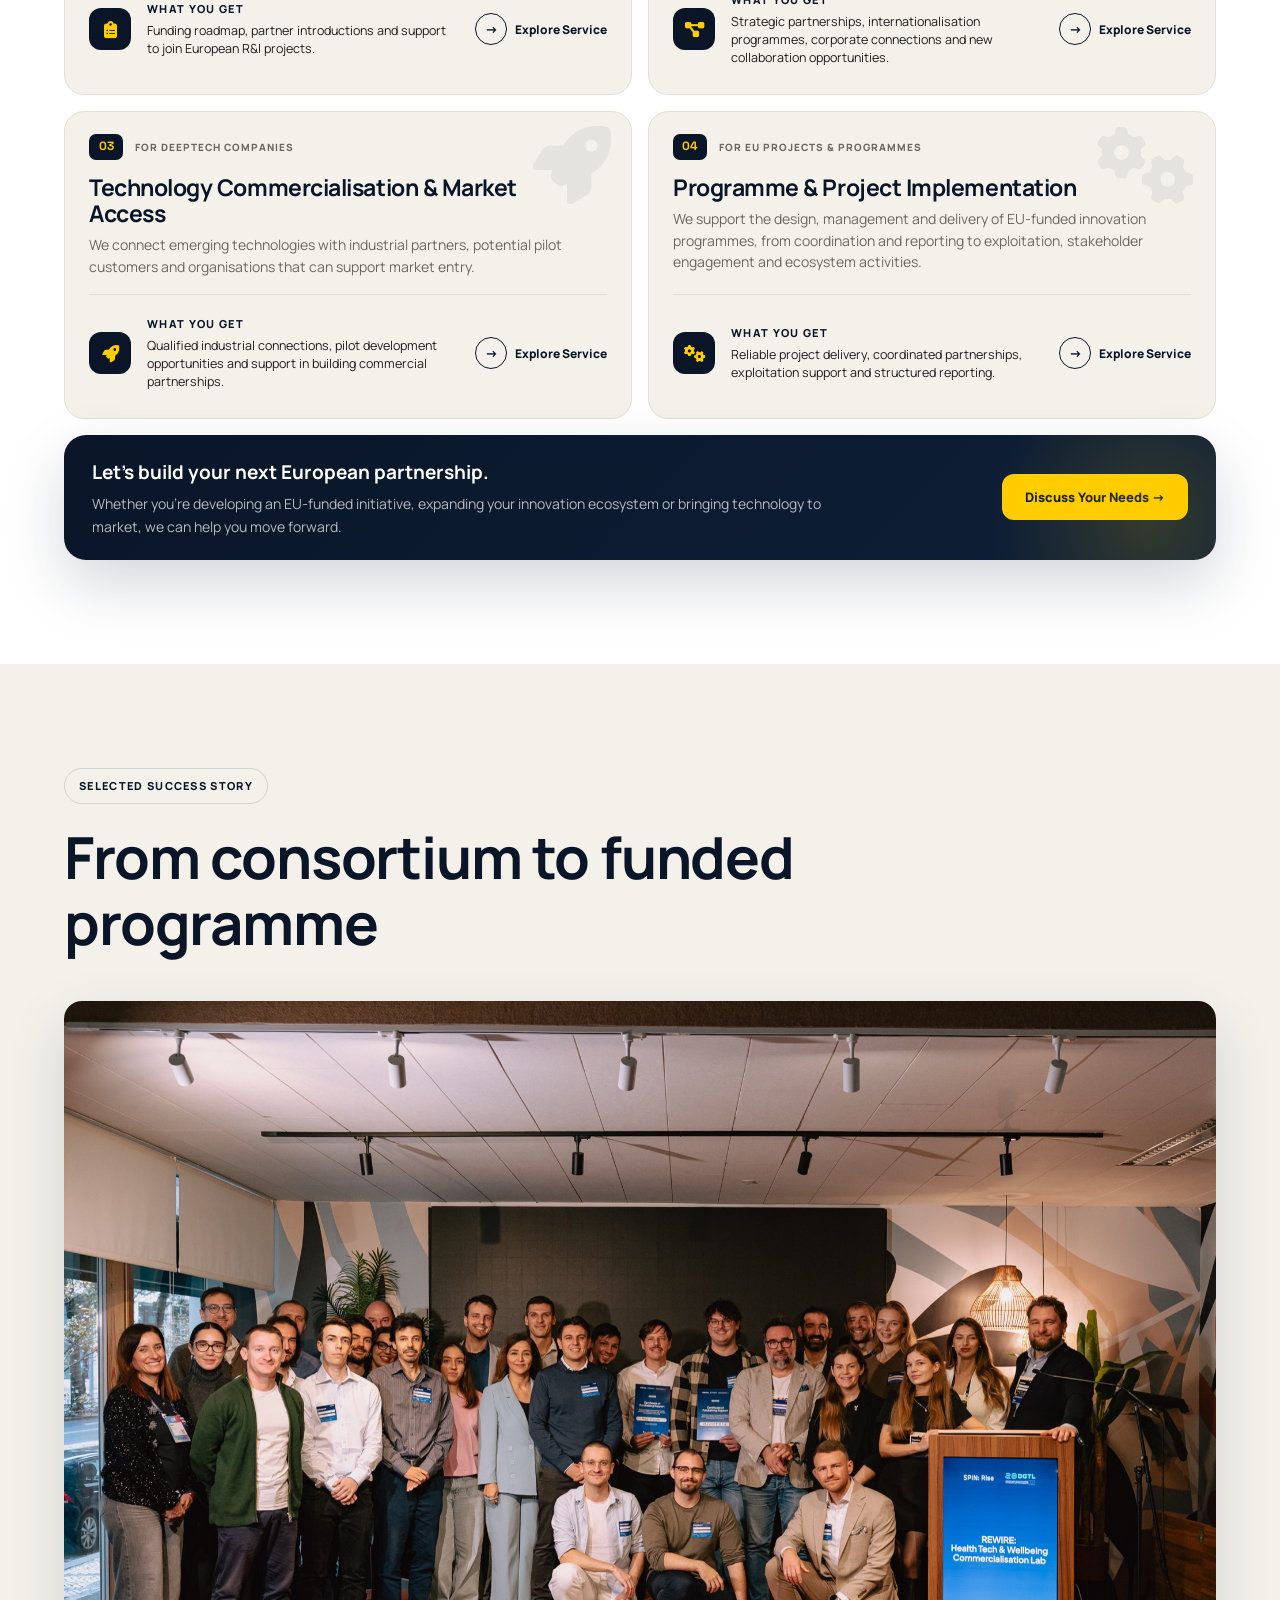
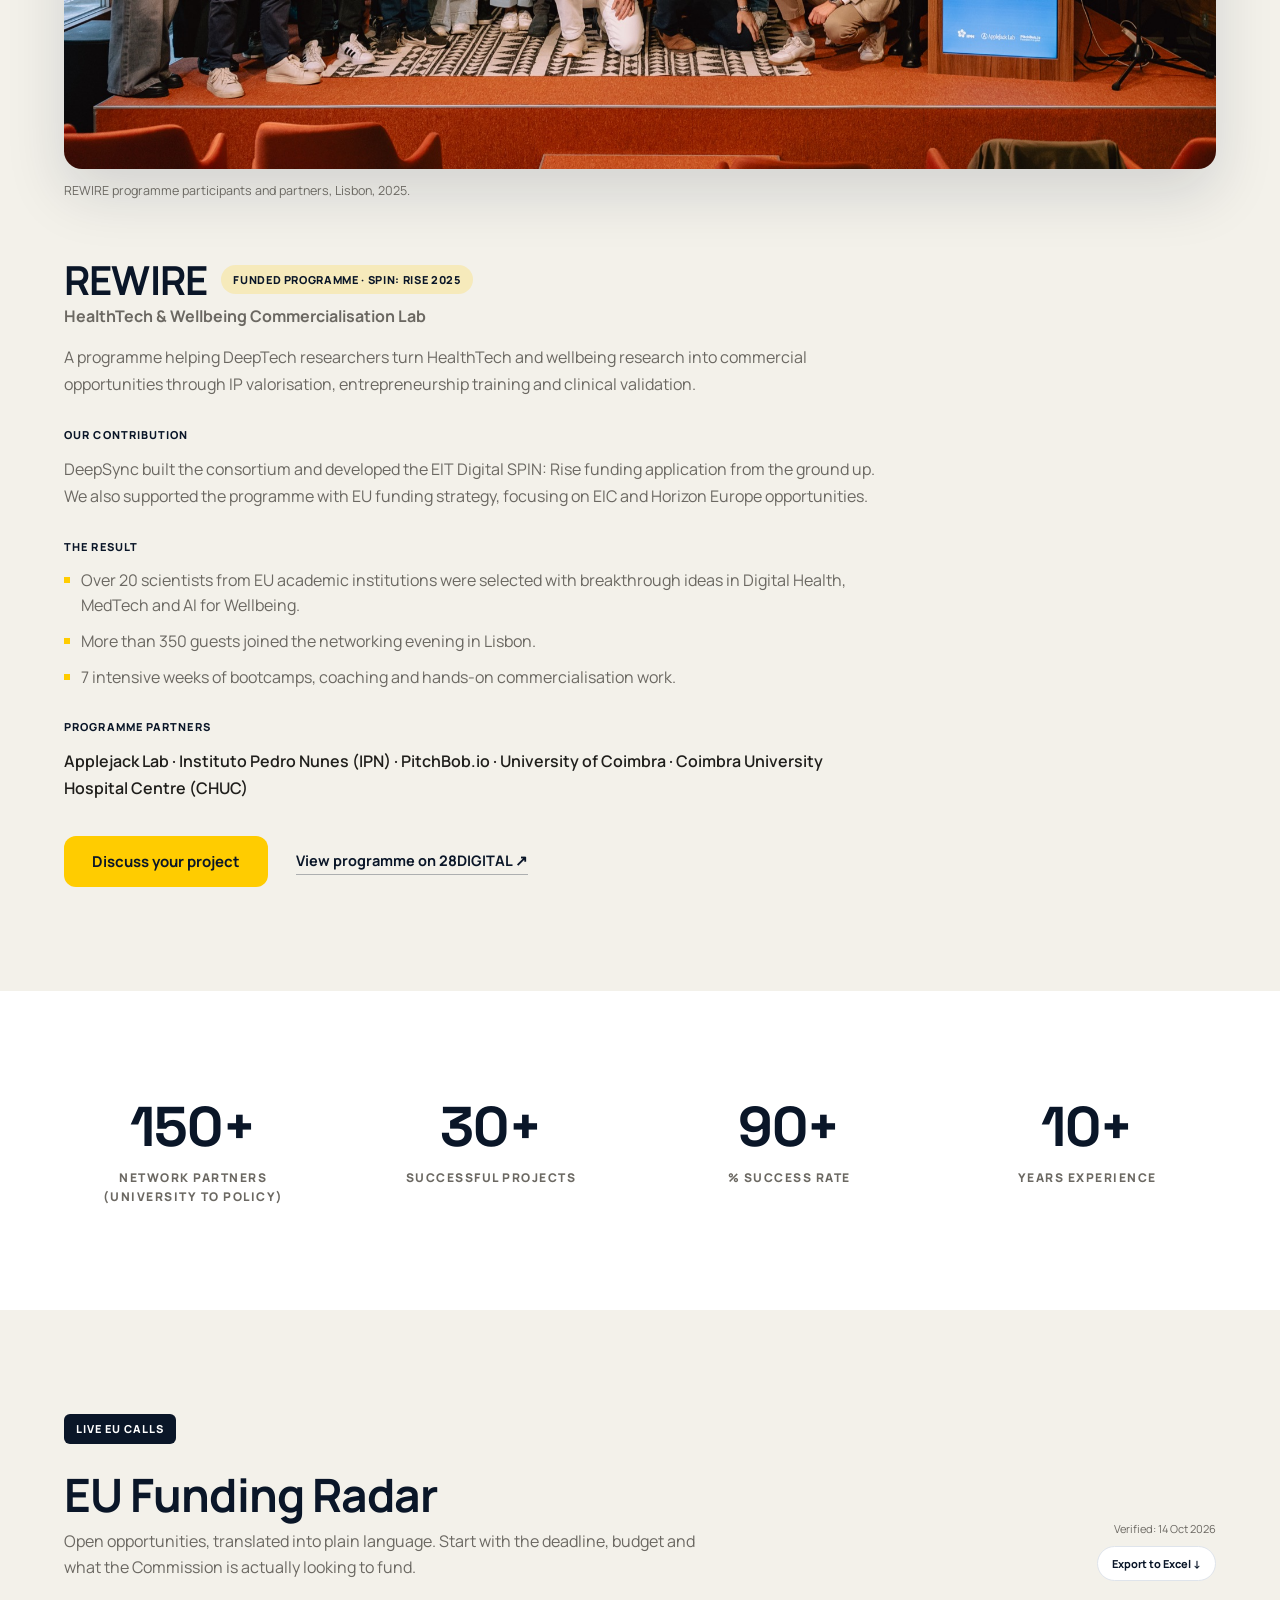
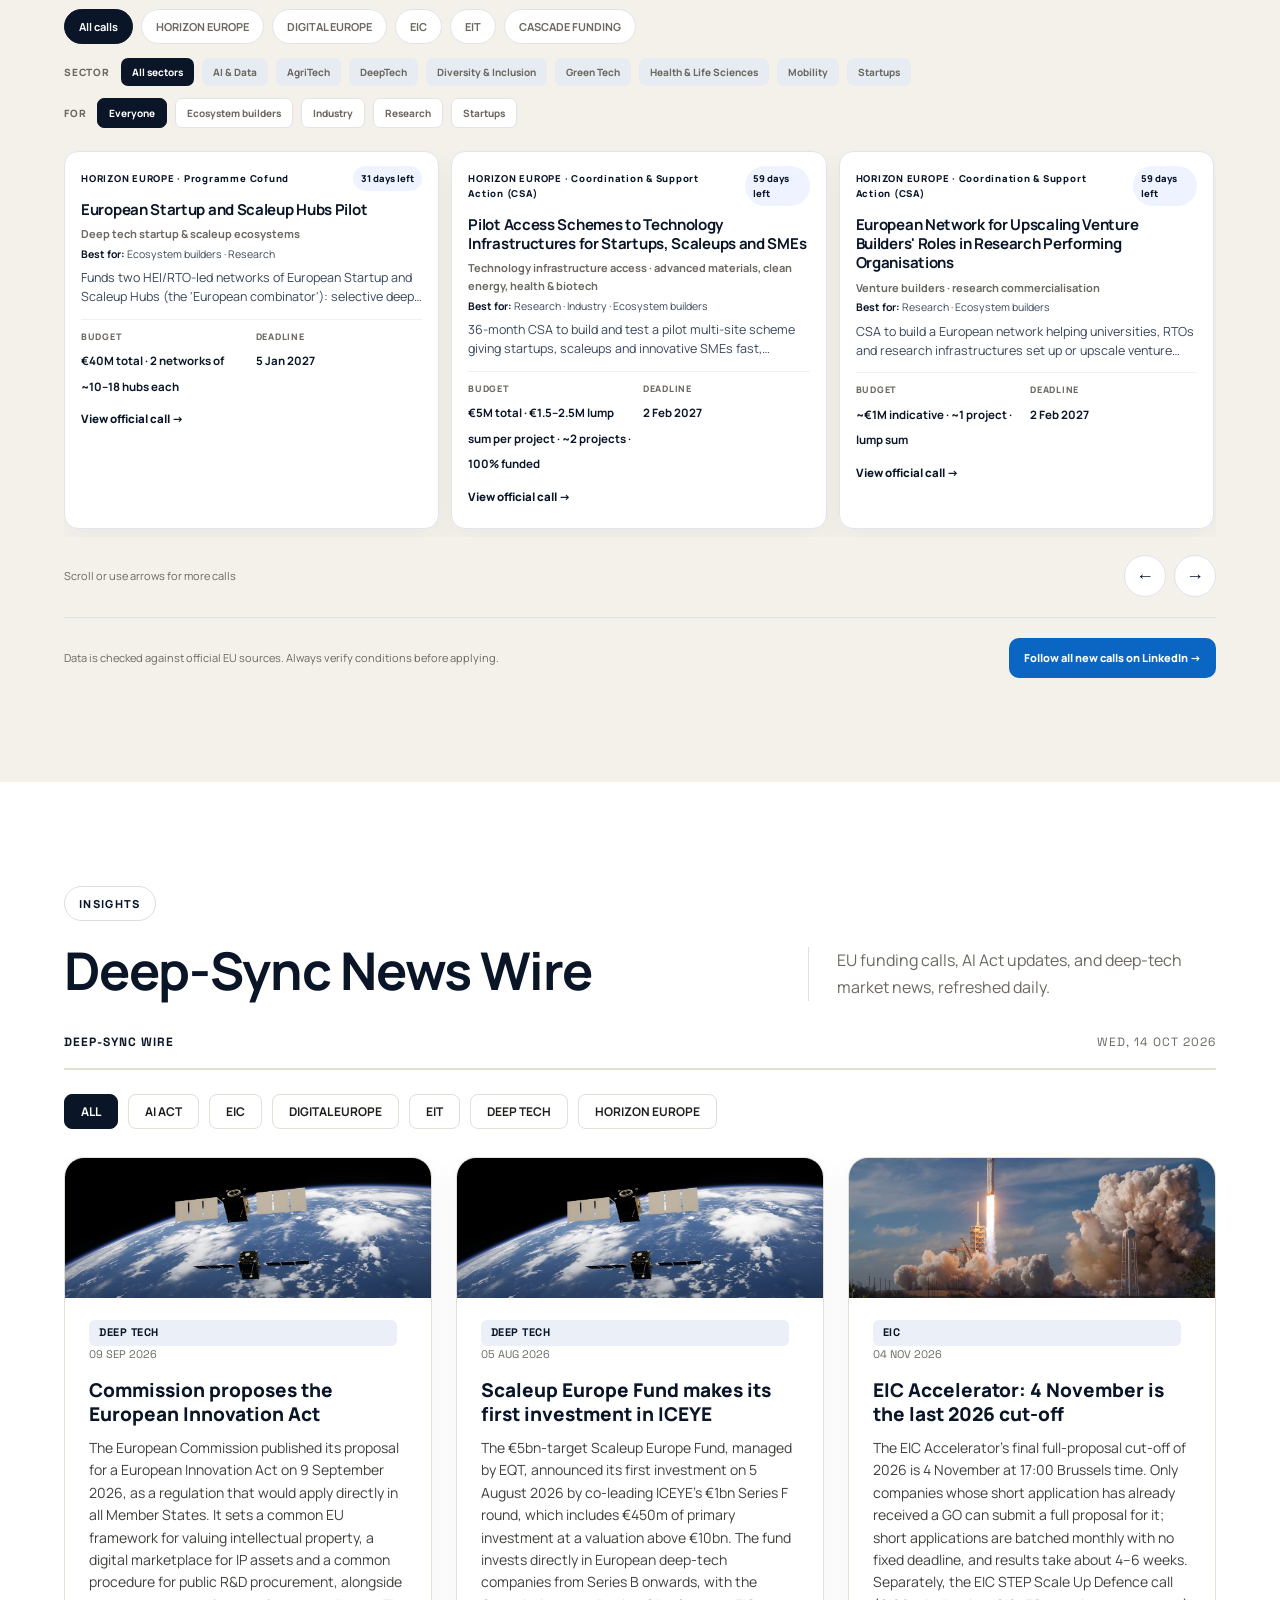
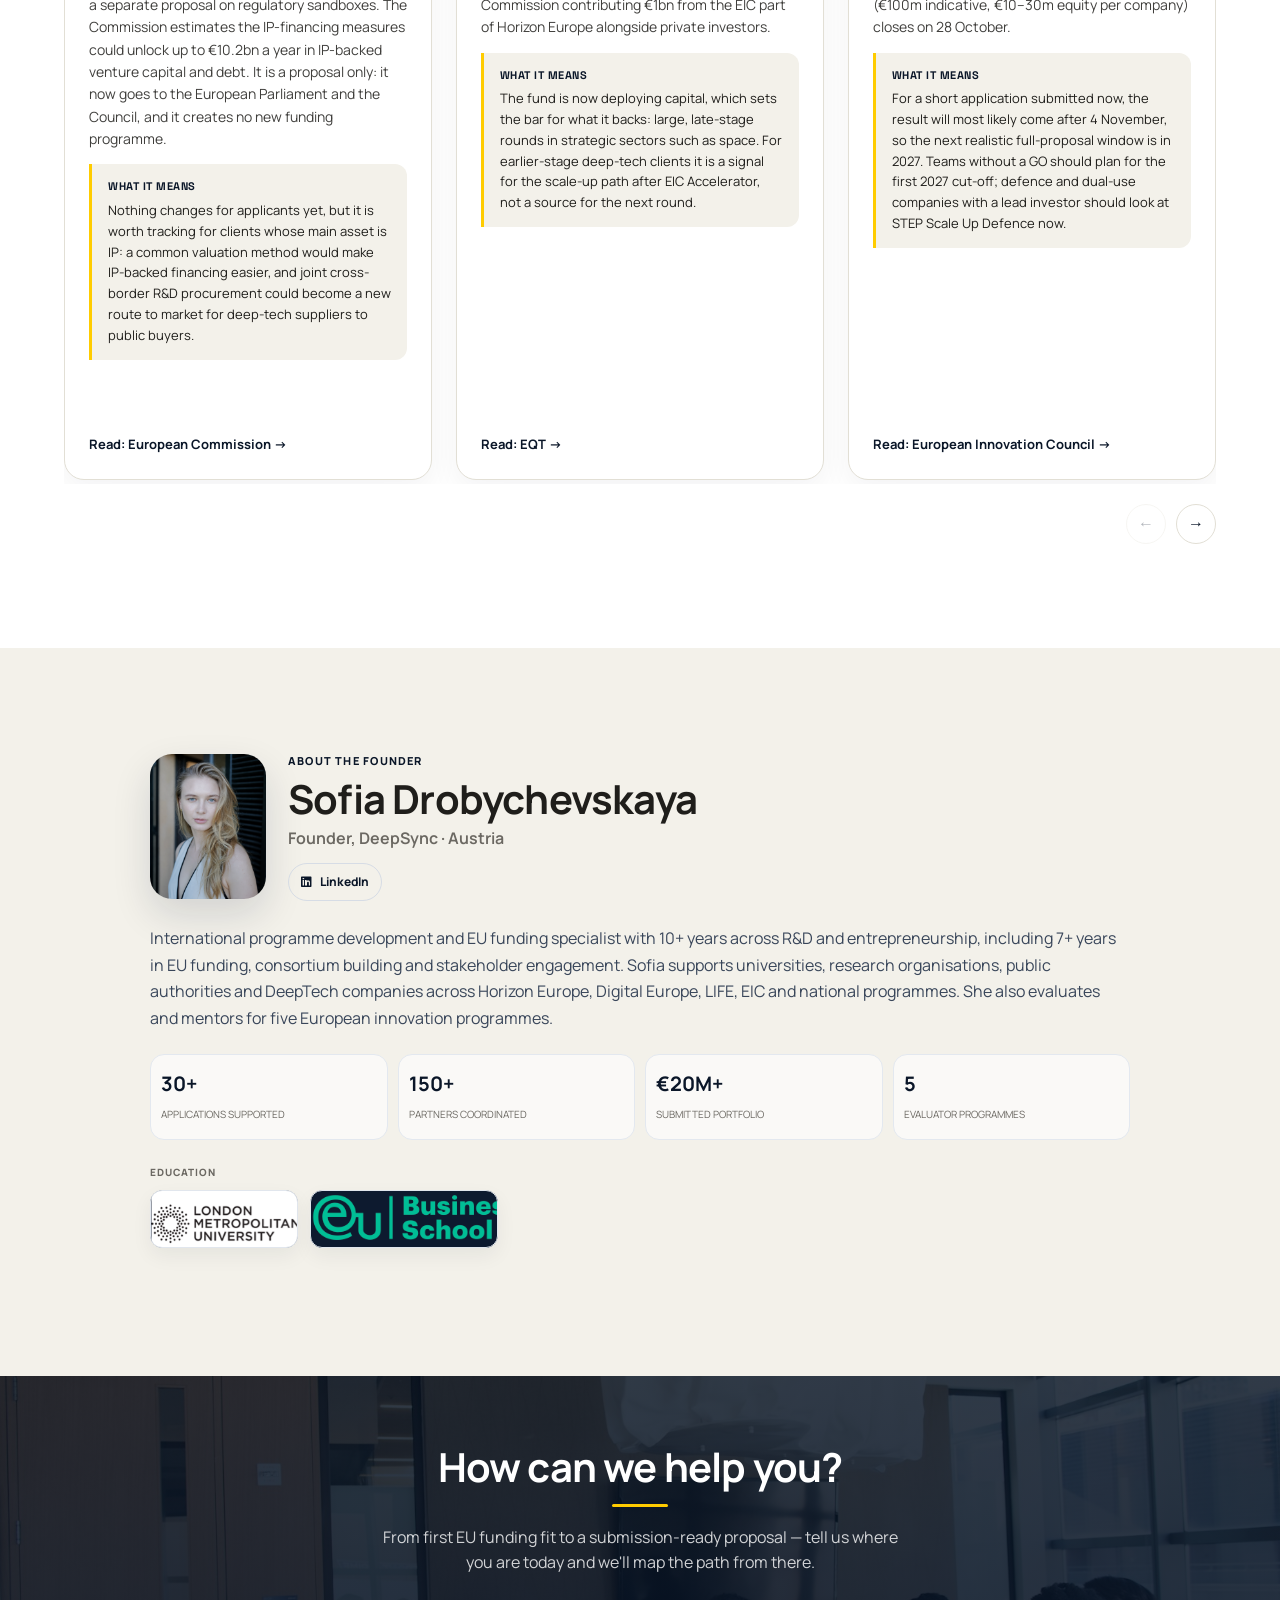
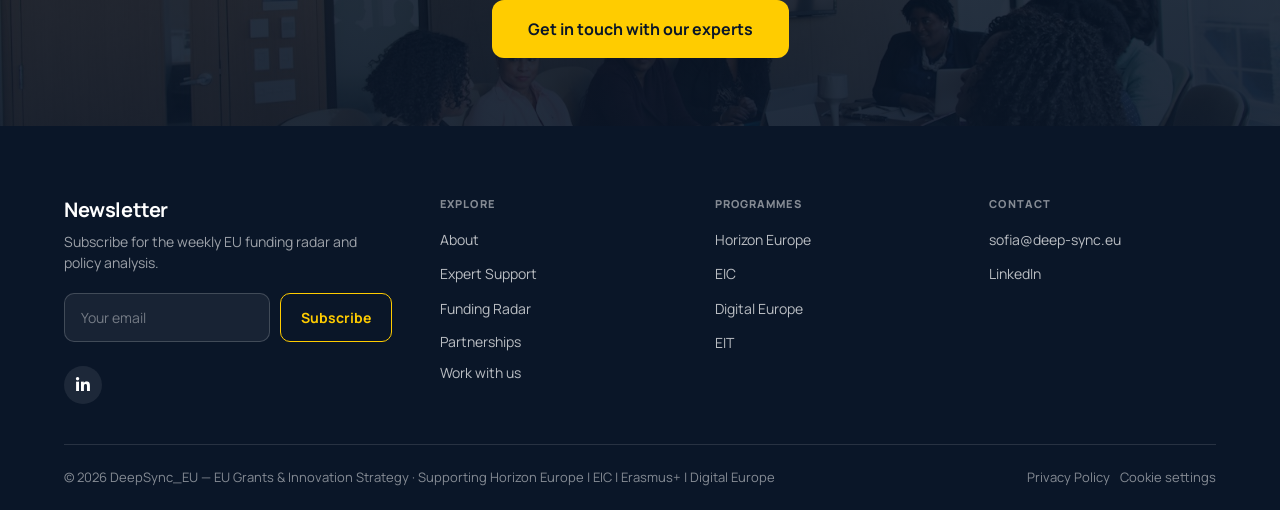
==== commit cc919706: "design: Network right after Challenge, compact service cards, rebalance backgrounds Co-Authored-By: " ====
--- a/index.html
+++ b/index.html
@@ -155,7 +155,7 @@
         .who-cta { flex: 0 0 auto; padding: 15px 22px; font-size: 14px; }
         .who-note { margin: 16px 0 0; color: var(--muted); font-size: 12.5px; }
         /* About */
-        .about-section { padding: 110px 0; background: #fff; }
+        .about-section { padding: 110px 0; background: var(--bg); }
         .about-kicker { display: inline-flex; align-items: center; margin-bottom: 20px; padding: 8px 14px; border: 1px solid rgba(10,22,40,.14); border-radius: 999px; color: var(--navy); font-size: 11px; font-weight: 850; letter-spacing: .12em; text-transform: uppercase; }
         .about-intro h2 { margin: 0; max-width: 900px; font-size: clamp(34px, 5vw, 58px); }
         .about-cooperation { position: relative; overflow: hidden; display: flex; align-items: center; justify-content: space-between; gap: 30px; margin-top: 18px; padding: 30px 34px; border-radius: 22px; background: linear-gradient(135deg, var(--navy) 0%, #0d1f38 100%); color: white; box-shadow: 0 24px 60px rgba(15,31,55,.18); }
@@ -165,7 +165,7 @@
         .about-cooperation a, .about-cooperation button { position: relative; flex: 0 0 auto; padding: 13px 22px; border: 1px solid transparent; border-radius: 12px; background: var(--gold); color: var(--navy); font-family: inherit; font-size: 13px; font-weight: 800; text-decoration: none; cursor: pointer; transition: transform .25s ease, box-shadow .25s ease; }
         .about-cooperation a:hover, .about-cooperation button:hover { transform: translateY(-3px); box-shadow: 0 15px 30px rgba(255,204,0,.35); }
         /* Stats Section */
-        .stats { padding: 100px 0; background: var(--bg); }
+        .stats { padding: 100px 0; background: #fff; }
         .stats-grid { display: grid; grid-template-columns: repeat(auto-fit, minmax(200px, 1fr)); gap: 40px; text-align: center; }
         .stat-item h4 { font-size: 56px; color: var(--primary); margin-bottom: 8px; font-family: var(--font-mono); }
         .stat-item p { font-size: 12px; text-transform: uppercase; letter-spacing: 1.5px; color: var(--muted); font-weight: 800; }
@@ -218,29 +218,29 @@
         }
 
         /* Services (Expert Support) */
-        .svc-section { padding: 110px 0; background: var(--bg); }
-        .svc-head, .sec-head { display: grid; grid-template-columns: 1.25fr .75fr; gap: 12px 64px; align-items: end; margin-bottom: 48px; }
+        .svc-section { padding: 110px 0; background: #fff; }
+        .svc-head, .sec-head { display: grid; grid-template-columns: 1.25fr .75fr; gap: 12px 64px; align-items: end; margin-bottom: 32px; }
         .svc-head h2, .sec-head h2 { margin: 0; max-width: 760px; color: var(--navy); font-size: clamp(32px, 4.4vw, 52px); }
         .svc-head h2 em, .sec-head h2 em { font-style: normal; color: var(--navy); background: linear-gradient(transparent 70%, rgba(255,204,0,.55) 70%); }
         .svc-head p, .sec-head p { margin: 0; padding-left: 28px; border-left: 1px solid var(--border); color: var(--muted); font-size: 16px; line-height: 1.7; }
-        .svc-grid { display: grid; grid-template-columns: 1fr 1fr; gap: 22px; }
-        .svc-card { position: relative; overflow: hidden; display: flex; flex-direction: column; padding: 32px 34px 28px; border: 1px solid var(--border); border-radius: 26px; background: #fff; transition: transform .35s ease, box-shadow .35s ease; }
+        .svc-grid { display: grid; grid-template-columns: 1fr 1fr; gap: 16px; }
+        .svc-card { position: relative; overflow: hidden; display: flex; flex-direction: column; padding: 22px 24px 20px; border: 1px solid var(--border); border-radius: 20px; background: var(--bg); transition: transform .35s ease, box-shadow .35s ease; }
         .svc-card:hover { transform: translateY(-4px); box-shadow: 0 22px 50px rgba(15,31,55,.1); }
-        .svc-card-top { position: relative; z-index: 1; display: flex; align-items: center; gap: 14px; margin-bottom: 26px; }
-        .svc-num { display: grid; place-items: center; min-width: 38px; height: 30px; padding: 0 8px; border-radius: 8px; background: var(--navy); color: var(--gold); font-family: var(--font-mono); font-size: 12px; font-weight: 800; }
-        .svc-for { color: var(--muted); font-size: 11px; font-weight: 800; letter-spacing: .1em; text-transform: uppercase; }
-        .svc-watermark { position: absolute; top: 18px; right: 26px; color: var(--navy); font-size: 120px; opacity: .06; pointer-events: none; }
-        .svc-card h3 { position: relative; z-index: 1; max-width: 460px; margin: 0 0 14px; color: var(--navy); font-size: clamp(24px, 2.6vw, 31px); }
-        .svc-desc { position: relative; z-index: 1; max-width: 520px; margin: 0 0 28px; color: var(--muted); font-size: 15px; line-height: 1.65; }
-        .svc-get { display: flex; align-items: center; gap: 16px; margin-top: auto; min-height: 128px; padding-top: 22px; border-top: 1px solid var(--border); }
-        .svc-get-icon { display: grid; place-items: center; flex: 0 0 auto; width: 52px; height: 52px; border-radius: 14px; background: var(--navy); color: var(--gold); font-size: 20px; }
+        .svc-card-top { position: relative; z-index: 1; display: flex; align-items: center; gap: 12px; margin-bottom: 14px; }
+        .svc-num { display: grid; place-items: center; min-width: 34px; height: 26px; padding: 0 7px; border-radius: 7px; background: var(--navy); color: var(--gold); font-family: var(--font-mono); font-size: 12px; font-weight: 800; }
+        .svc-for { color: var(--muted); font-size: 10px; font-weight: 800; letter-spacing: .1em; text-transform: uppercase; }
+        .svc-watermark { position: absolute; top: 14px; right: 20px; color: var(--navy); font-size: 78px; opacity: .06; pointer-events: none; }
+        .svc-card h3 { position: relative; z-index: 1; max-width: 460px; margin: 0 0 8px; color: var(--navy); font-size: clamp(19px, 1.9vw, 23px); }
+        .svc-desc { position: relative; z-index: 1; max-width: 520px; margin: 0 0 16px; color: var(--muted); font-size: 14px; line-height: 1.55; }
+        .svc-get { display: flex; align-items: center; gap: 16px; margin-top: auto; min-height: 104px; padding-top: 14px; border-top: 1px solid var(--border); }
+        .svc-get-icon { display: grid; place-items: center; flex: 0 0 auto; width: 42px; height: 42px; border-radius: 12px; background: var(--navy); color: var(--gold); font-size: 17px; }
         .svc-get-text { flex: 1 1 auto; min-width: 0; }
         .svc-get-label { display: block; margin-bottom: 4px; color: var(--navy); font-size: 11px; font-weight: 850; letter-spacing: .12em; text-transform: uppercase; }
-        .svc-get-text p { margin: 0; color: var(--text); font-size: 13.5px; line-height: 1.5; }
-        .svc-explore { display: inline-flex; align-items: center; flex: 0 0 auto; gap: 10px; padding: 0; border: 0; background: none; color: var(--navy); font-family: inherit; font-size: 13px; font-weight: 800; cursor: pointer; }
-        .svc-explore-arrow { display: grid; place-items: center; width: 38px; height: 38px; border: 1.5px solid var(--navy); border-radius: 50%; font-size: 15px; transition: background .25s, color .25s, transform .25s; }
+        .svc-get-text p { margin: 0; color: var(--text); font-size: 12.5px; line-height: 1.45; }
+        .svc-explore { display: inline-flex; align-items: center; flex: 0 0 auto; gap: 8px; padding: 0; border: 0; background: none; color: var(--navy); font-family: inherit; font-size: 12px; font-weight: 800; cursor: pointer; }
+        .svc-explore-arrow { display: grid; place-items: center; width: 32px; height: 32px; border: 1.5px solid var(--navy); border-radius: 50%; font-size: 13px; transition: background .25s, color .25s, transform .25s; }
         .svc-explore:hover .svc-explore-arrow { background: var(--gold); border-color: var(--gold); transform: translateX(3px); }
-        .svc-cta { margin-top: 22px; }
+        .svc-cta { margin-top: 16px; padding: 22px 28px; }
         @media (max-width: 900px) {
             .svc-section { padding: 80px 0; }
             .svc-head, .sec-head { grid-template-columns: 1fr; gap: 18px; }
@@ -248,15 +248,15 @@
             .svc-grid { grid-template-columns: 1fr; }
         }
         @media (max-width: 560px) {
-            .svc-card { padding: 26px 22px 22px; }
+            .svc-card { padding: 20px 18px 18px; }
             .svc-get { flex-wrap: wrap; min-height: 0; }
-            .svc-get-text { flex-basis: calc(100% - 70px); }
-            .svc-explore { margin-left: 68px; }
+            .svc-get-text { flex-basis: calc(100% - 60px); }
+            .svc-explore { margin-left: 58px; }
             .svc-watermark { font-size: 90px; right: 14px; }
         }
 
         /* Case study: REWIRE */
-        .case-section { padding: 110px 0; background: #fff; }
+        .case-section { padding: 110px 0; background: var(--bg); }
         .case-intro h2 { margin: 0; max-width: 900px; color: var(--navy); font-size: clamp(34px, 5vw, 58px); }
         .case-hero-photo { margin: 44px 0 0; }
         .case-hero-photo img { display: block; width: 100%; height: auto; border-radius: 18px; box-shadow: 0 24px 60px rgba(15,31,55,.14); }
@@ -572,210 +572,6 @@
             </script>
         </div>
     </section>
-    <!-- ABOUT SECTION -->
-    <section id="about" class="about-section">
-        <div class="container">
-            <div class="about-intro reveal">
-                <span class="about-kicker">About DeepSync</span>
-                <h2>We bridge research, policy and industry to turn innovation into European projects with real-world impact.</h2>
-            </div>
-            <div class="about-mission-sectors reveal">
-                <div class="about-mission">
-                    <span class="about-block-label">Our mission</span>
-                    <p>Europe produces world-class research, but many promising technologies struggle to move from the lab to pilots, adoption and scale. DeepSync helps bridge this gap by connecting research organisations, industry, public authorities, investors and European funding.</p>
-                    <p class="about-mission-aligned">Aligned with Europe&rsquo;s priorities in competitiveness, digital sovereignty, clean industry, resilience, health and critical technologies.</p>
-                </div>
-                <div class="about-sectors-block">
-                    <span class="about-block-label">Sectors</span>
-                    <ul class="about-sectors-list">
-                        <li>Digital &amp; Deep Tech</li>
-                        <li>Climate, Energy &amp; Mobility</li>
-                        <li>Industry &amp; Advanced Materials</li>
-                        <li>Health &amp; Biotechnology</li>
-                        <li>Food, Agriculture &amp; Bioeconomy</li>
-                        <li>Environment &amp; Circular Economy</li>
-                        <li>Space, Security &amp; Resilience</li>
-                        <li>Skills &amp; Innovation Ecosystems</li>
-                    </ul>
-                </div>
-            </div>
-            <div class="about-steps reveal">
-                <span class="about-steps-label">Our process</span>
-                <div class="about-steps-row">
-                    <span class="about-step"><span class="about-step-num">1</span>Identify the opportunity</span>
-                    <span class="about-step-arrow" aria-hidden="true">&rarr;</span>
-                    <span class="about-step"><span class="about-step-num">2</span>Shape the project</span>
-                    <span class="about-step-arrow" aria-hidden="true">&rarr;</span>
-                    <span class="about-step"><span class="about-step-num">3</span>Build the consortium</span>
-                    <span class="about-step-arrow" aria-hidden="true">&rarr;</span>
-                    <span class="about-step"><span class="about-step-num">4</span>Develop the proposal</span>
-                    <span class="about-step-arrow" aria-hidden="true">&rarr;</span>
-                    <span class="about-step"><span class="about-step-num">5</span>Support delivery and scale</span>
-                </div>
-            </div>
-            <div class="who-section reveal">
-                <span class="who-eyebrow">Who we work with</span>
-                <div class="who-row">
-                    <div class="who-chips">
-                        <span class="who-chip"><i class="fas fa-graduation-cap" aria-hidden="true"></i>Universities</span>
-                        <span class="who-chip"><i class="fas fa-microscope" aria-hidden="true"></i>RTOs &amp; research centres</span>
-                        <span class="who-chip"><i class="fas fa-rocket" aria-hidden="true"></i>Startups &amp; SMEs</span>
-                        <span class="who-chip"><i class="fas fa-industry" aria-hidden="true"></i>Industry</span>
-                        <span class="who-chip"><i class="fas fa-landmark" aria-hidden="true"></i>Public authorities</span>
-                        <span class="who-chip"><i class="fas fa-hospital" aria-hidden="true"></i>Hospitals</span>
-                        <span class="who-chip"><i class="fas fa-location-dot" aria-hidden="true"></i>Cities &amp; regions</span>
-                        <span class="who-chip"><i class="fas fa-lightbulb" aria-hidden="true"></i>Innovation agencies</span>
-                        <span class="who-chip"><i class="fas fa-chart-line" aria-hidden="true"></i>Investors &amp; accelerators</span>
-                        <span class="who-chip"><i class="fas fa-people-group" aria-hidden="true"></i>NGOs &amp; networks</span>
-                    </div>
-                    <a href="#database" class="btn btn-gold who-cta">Explore EU calls &rarr;</a>
-                </div>
-                <p class="who-note">Eligibility and consortium requirements vary by programme and call.</p>
-            </div>
-            <div class="about-cooperation reveal">
-                <div>
-                    <strong>Open to international cooperation</strong>
-                    <p>We welcome collaboration with universities, innovation agencies, public authorities, accelerators, VC and CVC funds, companies and expert networks seeking to connect European funding with real deployment and follow-on investment.</p>
-                </div>
-                <button type="button" class="connect-trigger" data-connect-tab="partnerships">Explore cooperation →</button>
-            </div>
-        </div>
-    </section>
-    <!-- SERVICES SECTION -->
-    <section id="services" class="svc-section">
-        <div class="container">
-            <div class="svc-head reveal">
-                <div>
-                    <span class="about-kicker">Our services</span>
-                    <h2>From ideas to impact &mdash; across the <em>European innovation ecosystem.</em></h2>
-                </div>
-                <p>We help startups, research organisations, innovation hubs and industry partners access funding, build strategic partnerships and turn breakthrough technologies into real-world impact.</p>
-            </div>
-            <div class="svc-grid">
-                <article class="svc-card reveal">
-                    <div class="svc-card-top">
-                        <span class="svc-num">01</span>
-                        <span class="svc-for">For startups, SMEs &amp; research organisations</span>
-                    </div>
-                    <i class="fas fa-clipboard-list svc-watermark" aria-hidden="true"></i>
-                    <h3>EU Funding &amp; Consortium Access</h3>
-                    <p class="svc-desc">We identify relevant European funding opportunities and connect your organisation with consortia, coordinators and strategic partners.</p>
-                    <div class="svc-get">
-                        <span class="svc-get-icon"><i class="fas fa-clipboard-list" aria-hidden="true"></i></span>
-                        <div class="svc-get-text"><span class="svc-get-label">What you get</span><p>Funding roadmap, partner introductions and support to join European R&amp;I projects.</p></div>
-                        <button type="button" class="svc-explore connect-trigger" data-connect-tab="work"><span class="svc-explore-arrow" aria-hidden="true">&rarr;</span>Explore Service</button>
-                    </div>
-                </article>
-                <article class="svc-card reveal">
-                    <div class="svc-card-top">
-                        <span class="svc-num">02</span>
-                        <span class="svc-for">For universities, innovation hubs &amp; accelerators</span>
-                    </div>
-                    <i class="fas fa-diagram-project svc-watermark" aria-hidden="true"></i>
-                    <h3>Innovation Ecosystem Development</h3>
-                    <p class="svc-desc">We help innovation organisations build international partnerships, connect their startups with industry and investors, and develop cross-border programmes and collaborative initiatives.</p>
-                    <div class="svc-get">
-                        <span class="svc-get-icon"><i class="fas fa-diagram-project" aria-hidden="true"></i></span>
-                        <div class="svc-get-text"><span class="svc-get-label">What you get</span><p>Strategic partnerships, internationalisation programmes, corporate connections and new collaboration opportunities.</p></div>
-                        <button type="button" class="svc-explore connect-trigger" data-connect-tab="work"><span class="svc-explore-arrow" aria-hidden="true">&rarr;</span>Explore Service</button>
-                    </div>
-                </article>
-                <article class="svc-card reveal">
-                    <div class="svc-card-top">
-                        <span class="svc-num">03</span>
-                        <span class="svc-for">For deeptech companies</span>
-                    </div>
-                    <i class="fas fa-rocket svc-watermark" aria-hidden="true"></i>
-                    <h3>Technology Commercialisation &amp; Market Access</h3>
-                    <p class="svc-desc">We connect emerging technologies with industrial partners, potential pilot customers and organisations that can support market entry.</p>
-                    <div class="svc-get">
-                        <span class="svc-get-icon"><i class="fas fa-rocket" aria-hidden="true"></i></span>
-                        <div class="svc-get-text"><span class="svc-get-label">What you get</span><p>Qualified industrial connections, pilot development opportunities and support in building commercial partnerships.</p></div>
-                        <button type="button" class="svc-explore connect-trigger" data-connect-tab="work"><span class="svc-explore-arrow" aria-hidden="true">&rarr;</span>Explore Service</button>
-                    </div>
-                </article>
-                <article class="svc-card reveal">
-                    <div class="svc-card-top">
-                        <span class="svc-num">04</span>
-                        <span class="svc-for">For EU projects &amp; programmes</span>
-                    </div>
-                    <i class="fas fa-gears svc-watermark" aria-hidden="true"></i>
-                    <h3>Programme &amp; Project Implementation</h3>
-                    <p class="svc-desc">We support the design, management and delivery of EU-funded innovation programmes, from coordination and reporting to exploitation, stakeholder engagement and ecosystem activities.</p>
-                    <div class="svc-get">
-                        <span class="svc-get-icon"><i class="fas fa-gears" aria-hidden="true"></i></span>
-                        <div class="svc-get-text"><span class="svc-get-label">What you get</span><p>Reliable project delivery, coordinated partnerships, exploitation support and structured reporting.</p></div>
-                        <button type="button" class="svc-explore connect-trigger" data-connect-tab="work"><span class="svc-explore-arrow" aria-hidden="true">&rarr;</span>Explore Service</button>
-                    </div>
-                </article>
-            </div>
-            <div class="about-cooperation svc-cta reveal">
-                <div>
-                    <strong>Let&rsquo;s build your next European partnership.</strong>
-                    <p>Whether you&rsquo;re developing an EU-funded initiative, expanding your innovation ecosystem or bringing technology to market, we can help you move forward.</p>
-                </div>
-                <button type="button" class="connect-trigger" data-connect-tab="work">Discuss Your Needs &rarr;</button>
-            </div>
-        </div>
-    </section>
-    <!-- CASE STUDY: REWIRE -->
-    <section id="case-rewire" class="case-section" aria-labelledby="case-rewire-title">
-        <div class="container">
-            <div class="case-intro reveal">
-                <span class="about-kicker">Selected success story</span>
-                <h2 id="case-rewire-title">From consortium to funded programme</h2>
-            </div>
-            <figure class="case-hero-photo reveal">
-                <img src="/assets/rewire-group.jpg" width="2000" height="1333" loading="lazy" decoding="async" alt="REWIRE participants and programme partners gathered in Lisbon.">
-                <figcaption>REWIRE programme participants and partners, Lisbon, 2025.</figcaption>
-            </figure>
-            <div class="case-body reveal">
-                <div class="case-text">
-                    <div class="case-title-row">
-                        <h3>REWIRE</h3>
-                        <span class="case-status">Funded programme &middot; SPIN: Rise 2025</span>
-                    </div>
-                    <p class="case-subtitle">HealthTech &amp; Wellbeing Commercialisation Lab</p>
-                    <p>A programme helping DeepTech researchers turn HealthTech and wellbeing research into commercial opportunities through IP valorisation, entrepreneurship training and clinical validation.</p>
-                    <span class="about-block-label">Our contribution</span>
-                    <p>DeepSync built the consortium and developed the EIT Digital SPIN: Rise funding application from the ground up. We also supported the programme with EU funding strategy, focusing on EIC and Horizon Europe opportunities.</p>
-                    <span class="about-block-label">The result</span>
-                    <ul class="case-results">
-                        <li>Over 20 scientists from EU academic institutions were selected with breakthrough ideas in Digital Health, MedTech and AI for Wellbeing.</li>
-                        <li>More than 350 guests joined the networking evening in Lisbon.</li>
-                        <li>7 intensive weeks of bootcamps, coaching and hands-on commercialisation work.</li>
-                    </ul>
-                    <span class="about-block-label">Programme partners</span>
-                    <p class="case-partners">Applejack Lab &middot; Instituto Pedro Nunes (IPN) &middot; PitchBob.io &middot; University of Coimbra &middot; Coimbra University Hospital Centre (CHUC)</p>
-                    <div class="case-actions">
-                        <button type="button" class="btn btn-gold connect-trigger" data-connect-tab="work">Discuss your project</button>
-                        <a class="case-link" href="https://28digital.eu/spin/rise/rewire-health-tech-wellbeing-commercialisation-lab/" target="_blank" rel="noopener noreferrer">View programme on 28DIGITAL &#8599;</a>
-                    </div>
-                </div>
-            </div>
-        </div>
-    </section>
-    <!-- STATS -->
-    <section class="stats">
-        <div class="container stats-grid">
-            <div class="stat-item reveal">
-                <h4 class="numbers counter" data-target="150">0</h4>
-                <p>Network Partners<br>(University to Policy)</p>
-            </div>
-            <div class="stat-item reveal">
-                <h4 class="numbers counter" data-target="30">0</h4>
-                <p>Successful Projects</p>
-            </div>
-            <div class="stat-item reveal">
-                <h4 class="numbers counter" data-target="90">0</h4>
-                <p>% Success Rate</p>
-            </div>
-            <div class="stat-item reveal">
-                <h4 class="numbers counter" data-target="10">0</h4>
-                <p>Years Experience</p>
-            </div>
-        </div>
-    </section>
     <!-- NETWORK SECTION TWO LINES -->
     <section id="network" class="network-section">
         <div class="container sec-head reveal"><div><span class="about-kicker">Our network</span><h2>Network Intelligence</h2></div><p>Over 150 partnerships developed across research, healthcare, public-sector and innovation ecosystems.</p></div>
@@ -864,6 +660,210 @@
             <p class="collaboration-disclaimer">Organisation names are shown solely to identify past proposal or consortium work. No endorsement, sponsorship or formal institutional partnership is implied.</p>
         </div>
     </section>
+    <!-- ABOUT SECTION -->
+    <section id="about" class="about-section">
+        <div class="container">
+            <div class="about-intro reveal">
+                <span class="about-kicker">About DeepSync</span>
+                <h2>We bridge research, policy and industry to turn innovation into European projects with real-world impact.</h2>
+            </div>
+            <div class="about-mission-sectors reveal">
+                <div class="about-mission">
+                    <span class="about-block-label">Our mission</span>
+                    <p>Europe produces world-class research, but many promising technologies struggle to move from the lab to pilots, adoption and scale. DeepSync helps bridge this gap by connecting research organisations, industry, public authorities, investors and European funding.</p>
+                    <p class="about-mission-aligned">Aligned with Europe&rsquo;s priorities in competitiveness, digital sovereignty, clean industry, resilience, health and critical technologies.</p>
+                </div>
+                <div class="about-sectors-block">
+                    <span class="about-block-label">Sectors</span>
+                    <ul class="about-sectors-list">
+                        <li>Digital &amp; Deep Tech</li>
+                        <li>Climate, Energy &amp; Mobility</li>
+                        <li>Industry &amp; Advanced Materials</li>
+                        <li>Health &amp; Biotechnology</li>
+                        <li>Food, Agriculture &amp; Bioeconomy</li>
+                        <li>Environment &amp; Circular Economy</li>
+                        <li>Space, Security &amp; Resilience</li>
+                        <li>Skills &amp; Innovation Ecosystems</li>
+                    </ul>
+                </div>
+            </div>
+            <div class="about-steps reveal">
+                <span class="about-steps-label">Our process</span>
+                <div class="about-steps-row">
+                    <span class="about-step"><span class="about-step-num">1</span>Identify the opportunity</span>
+                    <span class="about-step-arrow" aria-hidden="true">&rarr;</span>
+                    <span class="about-step"><span class="about-step-num">2</span>Shape the project</span>
+                    <span class="about-step-arrow" aria-hidden="true">&rarr;</span>
+                    <span class="about-step"><span class="about-step-num">3</span>Build the consortium</span>
+                    <span class="about-step-arrow" aria-hidden="true">&rarr;</span>
+                    <span class="about-step"><span class="about-step-num">4</span>Develop the proposal</span>
+                    <span class="about-step-arrow" aria-hidden="true">&rarr;</span>
+                    <span class="about-step"><span class="about-step-num">5</span>Support delivery and scale</span>
+                </div>
+            </div>
+            <div class="who-section reveal">
+                <span class="who-eyebrow">Who we work with</span>
+                <div class="who-row">
+                    <div class="who-chips">
+                        <span class="who-chip"><i class="fas fa-graduation-cap" aria-hidden="true"></i>Universities</span>
+                        <span class="who-chip"><i class="fas fa-microscope" aria-hidden="true"></i>RTOs &amp; research centres</span>
+                        <span class="who-chip"><i class="fas fa-rocket" aria-hidden="true"></i>Startups &amp; SMEs</span>
+                        <span class="who-chip"><i class="fas fa-industry" aria-hidden="true"></i>Industry</span>
+                        <span class="who-chip"><i class="fas fa-landmark" aria-hidden="true"></i>Public authorities</span>
+                        <span class="who-chip"><i class="fas fa-hospital" aria-hidden="true"></i>Hospitals</span>
+                        <span class="who-chip"><i class="fas fa-location-dot" aria-hidden="true"></i>Cities &amp; regions</span>
+                        <span class="who-chip"><i class="fas fa-lightbulb" aria-hidden="true"></i>Innovation agencies</span>
+                        <span class="who-chip"><i class="fas fa-chart-line" aria-hidden="true"></i>Investors &amp; accelerators</span>
+                        <span class="who-chip"><i class="fas fa-people-group" aria-hidden="true"></i>NGOs &amp; networks</span>
+                    </div>
+                    <a href="#database" class="btn btn-gold who-cta">Explore EU calls &rarr;</a>
+                </div>
+                <p class="who-note">Eligibility and consortium requirements vary by programme and call.</p>
+            </div>
+            <div class="about-cooperation reveal">
+                <div>
+                    <strong>Open to international cooperation</strong>
+                    <p>We welcome collaboration with universities, innovation agencies, public authorities, accelerators, VC and CVC funds, companies and expert networks seeking to connect European funding with real deployment and follow-on investment.</p>
+                </div>
+                <button type="button" class="connect-trigger" data-connect-tab="partnerships">Explore cooperation →</button>
+            </div>
+        </div>
+    </section>
+    <!-- SERVICES SECTION -->
+    <section id="services" class="svc-section">
+        <div class="container">
+            <div class="svc-head reveal">
+                <div>
+                    <span class="about-kicker">Our services</span>
+                    <h2>From ideas to impact &mdash; across the <em>European innovation ecosystem.</em></h2>
+                </div>
+                <p>We help startups, research organisations, innovation hubs and industry partners access funding, build strategic partnerships and turn breakthrough technologies into real-world impact.</p>
+            </div>
+            <div class="svc-grid">
+                <article class="svc-card reveal">
+                    <div class="svc-card-top">
+                        <span class="svc-num">01</span>
+                        <span class="svc-for">For startups, SMEs &amp; research organisations</span>
+                    </div>
+                    <i class="fas fa-clipboard-list svc-watermark" aria-hidden="true"></i>
+                    <h3>EU Funding &amp; Consortium Access</h3>
+                    <p class="svc-desc">We identify relevant European funding opportunities and connect your organisation with consortia, coordinators and strategic partners.</p>
+                    <div class="svc-get">
+                        <span class="svc-get-icon"><i class="fas fa-clipboard-list" aria-hidden="true"></i></span>
+                        <div class="svc-get-text"><span class="svc-get-label">What you get</span><p>Funding roadmap, partner introductions and support to join European R&amp;I projects.</p></div>
+                        <button type="button" class="svc-explore connect-trigger" data-connect-tab="work"><span class="svc-explore-arrow" aria-hidden="true">&rarr;</span>Explore Service</button>
+                    </div>
+                </article>
+                <article class="svc-card reveal">
+                    <div class="svc-card-top">
+                        <span class="svc-num">02</span>
+                        <span class="svc-for">For universities, innovation hubs &amp; accelerators</span>
+                    </div>
+                    <i class="fas fa-diagram-project svc-watermark" aria-hidden="true"></i>
+                    <h3>Innovation Ecosystem Development</h3>
+                    <p class="svc-desc">We help innovation organisations build international partnerships, connect their startups with industry and investors, and develop cross-border programmes and collaborative initiatives.</p>
+                    <div class="svc-get">
+                        <span class="svc-get-icon"><i class="fas fa-diagram-project" aria-hidden="true"></i></span>
+                        <div class="svc-get-text"><span class="svc-get-label">What you get</span><p>Strategic partnerships, internationalisation programmes, corporate connections and new collaboration opportunities.</p></div>
+                        <button type="button" class="svc-explore connect-trigger" data-connect-tab="work"><span class="svc-explore-arrow" aria-hidden="true">&rarr;</span>Explore Service</button>
+                    </div>
+                </article>
+                <article class="svc-card reveal">
+                    <div class="svc-card-top">
+                        <span class="svc-num">03</span>
+                        <span class="svc-for">For deeptech companies</span>
+                    </div>
+                    <i class="fas fa-rocket svc-watermark" aria-hidden="true"></i>
+                    <h3>Technology Commercialisation &amp; Market Access</h3>
+                    <p class="svc-desc">We connect emerging technologies with industrial partners, potential pilot customers and organisations that can support market entry.</p>
+                    <div class="svc-get">
+                        <span class="svc-get-icon"><i class="fas fa-rocket" aria-hidden="true"></i></span>
+                        <div class="svc-get-text"><span class="svc-get-label">What you get</span><p>Qualified industrial connections, pilot development opportunities and support in building commercial partnerships.</p></div>
+                        <button type="button" class="svc-explore connect-trigger" data-connect-tab="work"><span class="svc-explore-arrow" aria-hidden="true">&rarr;</span>Explore Service</button>
+                    </div>
+                </article>
+                <article class="svc-card reveal">
+                    <div class="svc-card-top">
+                        <span class="svc-num">04</span>
+                        <span class="svc-for">For EU projects &amp; programmes</span>
+                    </div>
+                    <i class="fas fa-gears svc-watermark" aria-hidden="true"></i>
+                    <h3>Programme &amp; Project Implementation</h3>
+                    <p class="svc-desc">We support the design, management and delivery of EU-funded innovation programmes, from coordination and reporting to exploitation, stakeholder engagement and ecosystem activities.</p>
+                    <div class="svc-get">
+                        <span class="svc-get-icon"><i class="fas fa-gears" aria-hidden="true"></i></span>
+                        <div class="svc-get-text"><span class="svc-get-label">What you get</span><p>Reliable project delivery, coordinated partnerships, exploitation support and structured reporting.</p></div>
+                        <button type="button" class="svc-explore connect-trigger" data-connect-tab="work"><span class="svc-explore-arrow" aria-hidden="true">&rarr;</span>Explore Service</button>
+                    </div>
+                </article>
+            </div>
+            <div class="about-cooperation svc-cta reveal">
+                <div>
+                    <strong>Let&rsquo;s build your next European partnership.</strong>
+                    <p>Whether you&rsquo;re developing an EU-funded initiative, expanding your innovation ecosystem or bringing technology to market, we can help you move forward.</p>
+                </div>
+                <button type="button" class="connect-trigger" data-connect-tab="work">Discuss Your Needs &rarr;</button>
+            </div>
+        </div>
+    </section>
+    <!-- CASE STUDY: REWIRE -->
+    <section id="case-rewire" class="case-section" aria-labelledby="case-rewire-title">
+        <div class="container">
+            <div class="case-intro reveal">
+                <span class="about-kicker">Selected success story</span>
+                <h2 id="case-rewire-title">From consortium to funded programme</h2>
+            </div>
+            <figure class="case-hero-photo reveal">
+                <img src="/assets/rewire-group.jpg" width="2000" height="1333" loading="lazy" decoding="async" alt="REWIRE participants and programme partners gathered in Lisbon.">
+                <figcaption>REWIRE programme participants and partners, Lisbon, 2025.</figcaption>
+            </figure>
+            <div class="case-body reveal">
+                <div class="case-text">
+                    <div class="case-title-row">
+                        <h3>REWIRE</h3>
+                        <span class="case-status">Funded programme &middot; SPIN: Rise 2025</span>
+                    </div>
+                    <p class="case-subtitle">HealthTech &amp; Wellbeing Commercialisation Lab</p>
+                    <p>A programme helping DeepTech researchers turn HealthTech and wellbeing research into commercial opportunities through IP valorisation, entrepreneurship training and clinical validation.</p>
+                    <span class="about-block-label">Our contribution</span>
+                    <p>DeepSync built the consortium and developed the EIT Digital SPIN: Rise funding application from the ground up. We also supported the programme with EU funding strategy, focusing on EIC and Horizon Europe opportunities.</p>
+                    <span class="about-block-label">The result</span>
+                    <ul class="case-results">
+                        <li>Over 20 scientists from EU academic institutions were selected with breakthrough ideas in Digital Health, MedTech and AI for Wellbeing.</li>
+                        <li>More than 350 guests joined the networking evening in Lisbon.</li>
+                        <li>7 intensive weeks of bootcamps, coaching and hands-on commercialisation work.</li>
+                    </ul>
+                    <span class="about-block-label">Programme partners</span>
+                    <p class="case-partners">Applejack Lab &middot; Instituto Pedro Nunes (IPN) &middot; PitchBob.io &middot; University of Coimbra &middot; Coimbra University Hospital Centre (CHUC)</p>
+                    <div class="case-actions">
+                        <button type="button" class="btn btn-gold connect-trigger" data-connect-tab="work">Discuss your project</button>
+                        <a class="case-link" href="https://28digital.eu/spin/rise/rewire-health-tech-wellbeing-commercialisation-lab/" target="_blank" rel="noopener noreferrer">View programme on 28DIGITAL &#8599;</a>
+                    </div>
+                </div>
+            </div>
+        </div>
+    </section>
+    <!-- STATS -->
+    <section class="stats">
+        <div class="container stats-grid">
+            <div class="stat-item reveal">
+                <h4 class="numbers counter" data-target="150">0</h4>
+                <p>Network Partners<br>(University to Policy)</p>
+            </div>
+            <div class="stat-item reveal">
+                <h4 class="numbers counter" data-target="30">0</h4>
+                <p>Successful Projects</p>
+            </div>
+            <div class="stat-item reveal">
+                <h4 class="numbers counter" data-target="90">0</h4>
+                <p>% Success Rate</p>
+            </div>
+            <div class="stat-item reveal">
+                <h4 class="numbers counter" data-target="10">0</h4>
+                <p>Years Experience</p>
+            </div>
+        </div>
+    </section>
     <!-- EU FUNDING RADAR -->
     <section id="database" class="database-section">
         <div class="container">
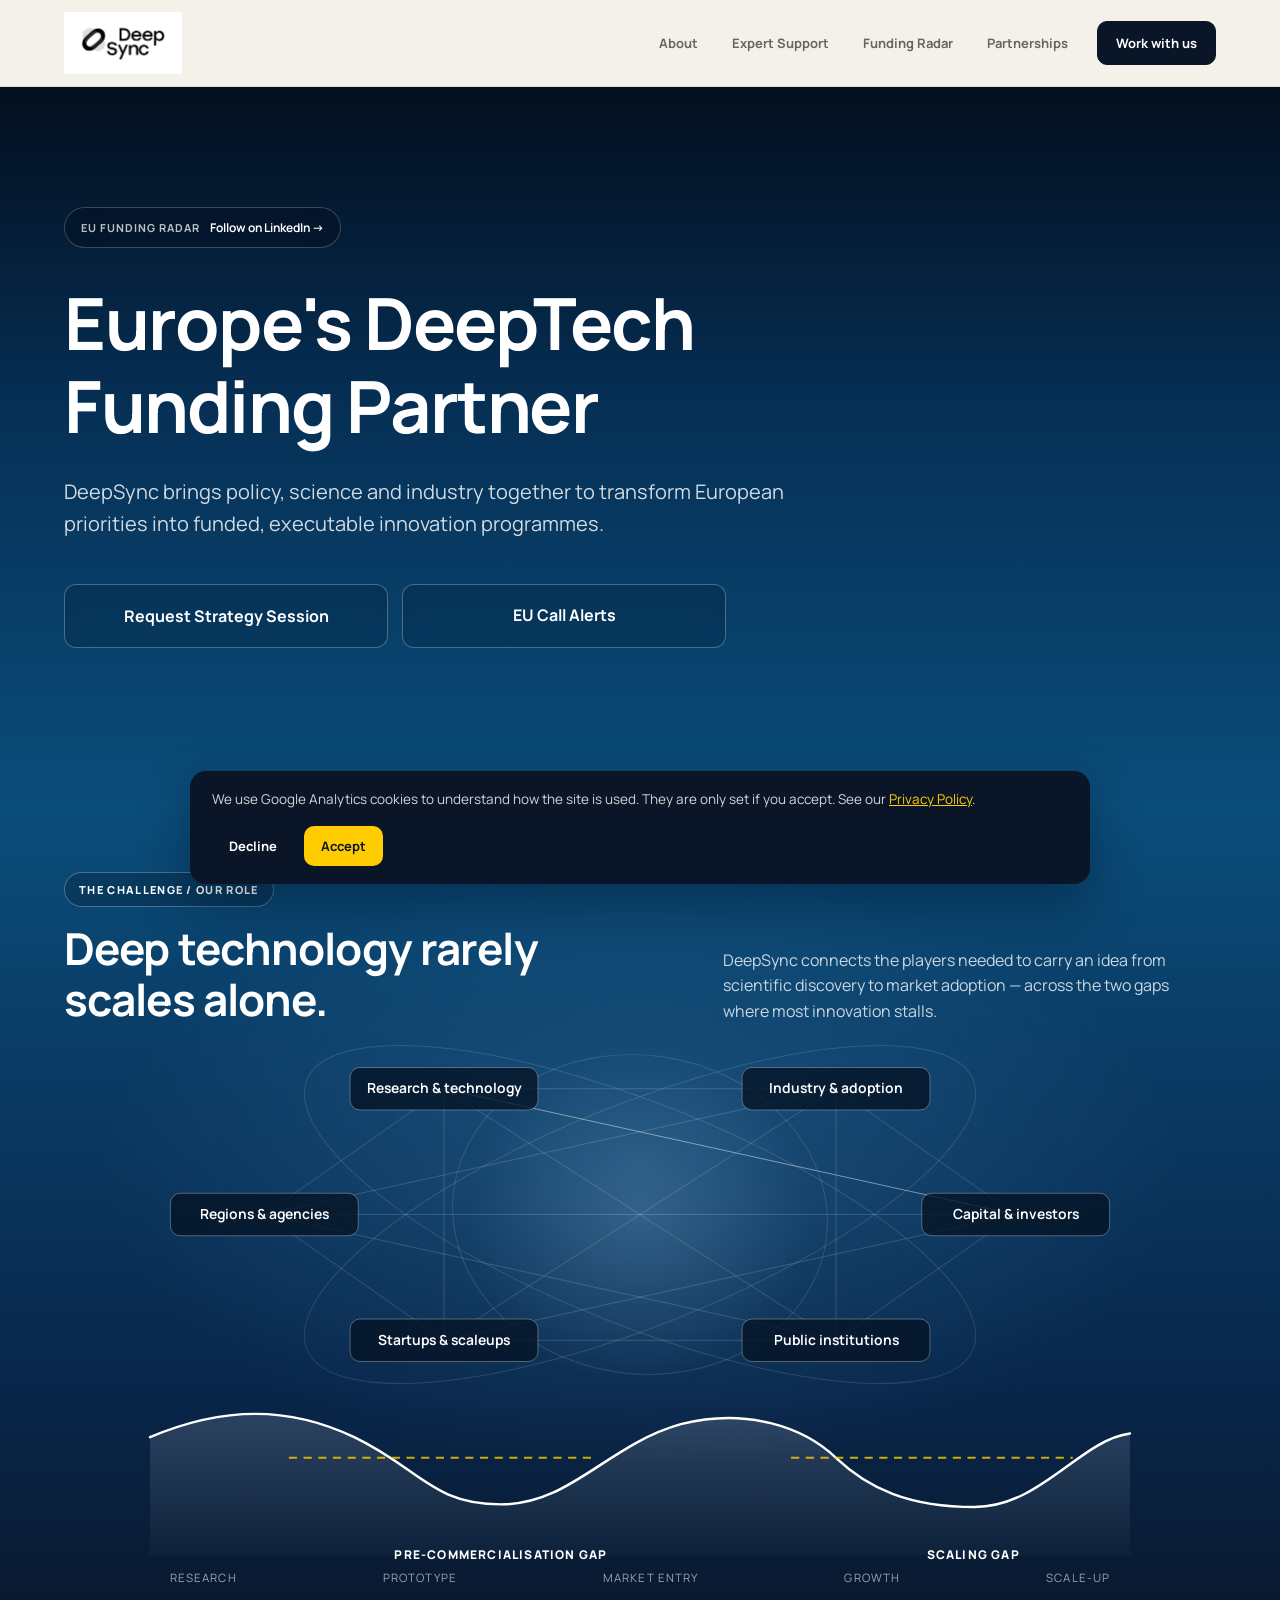
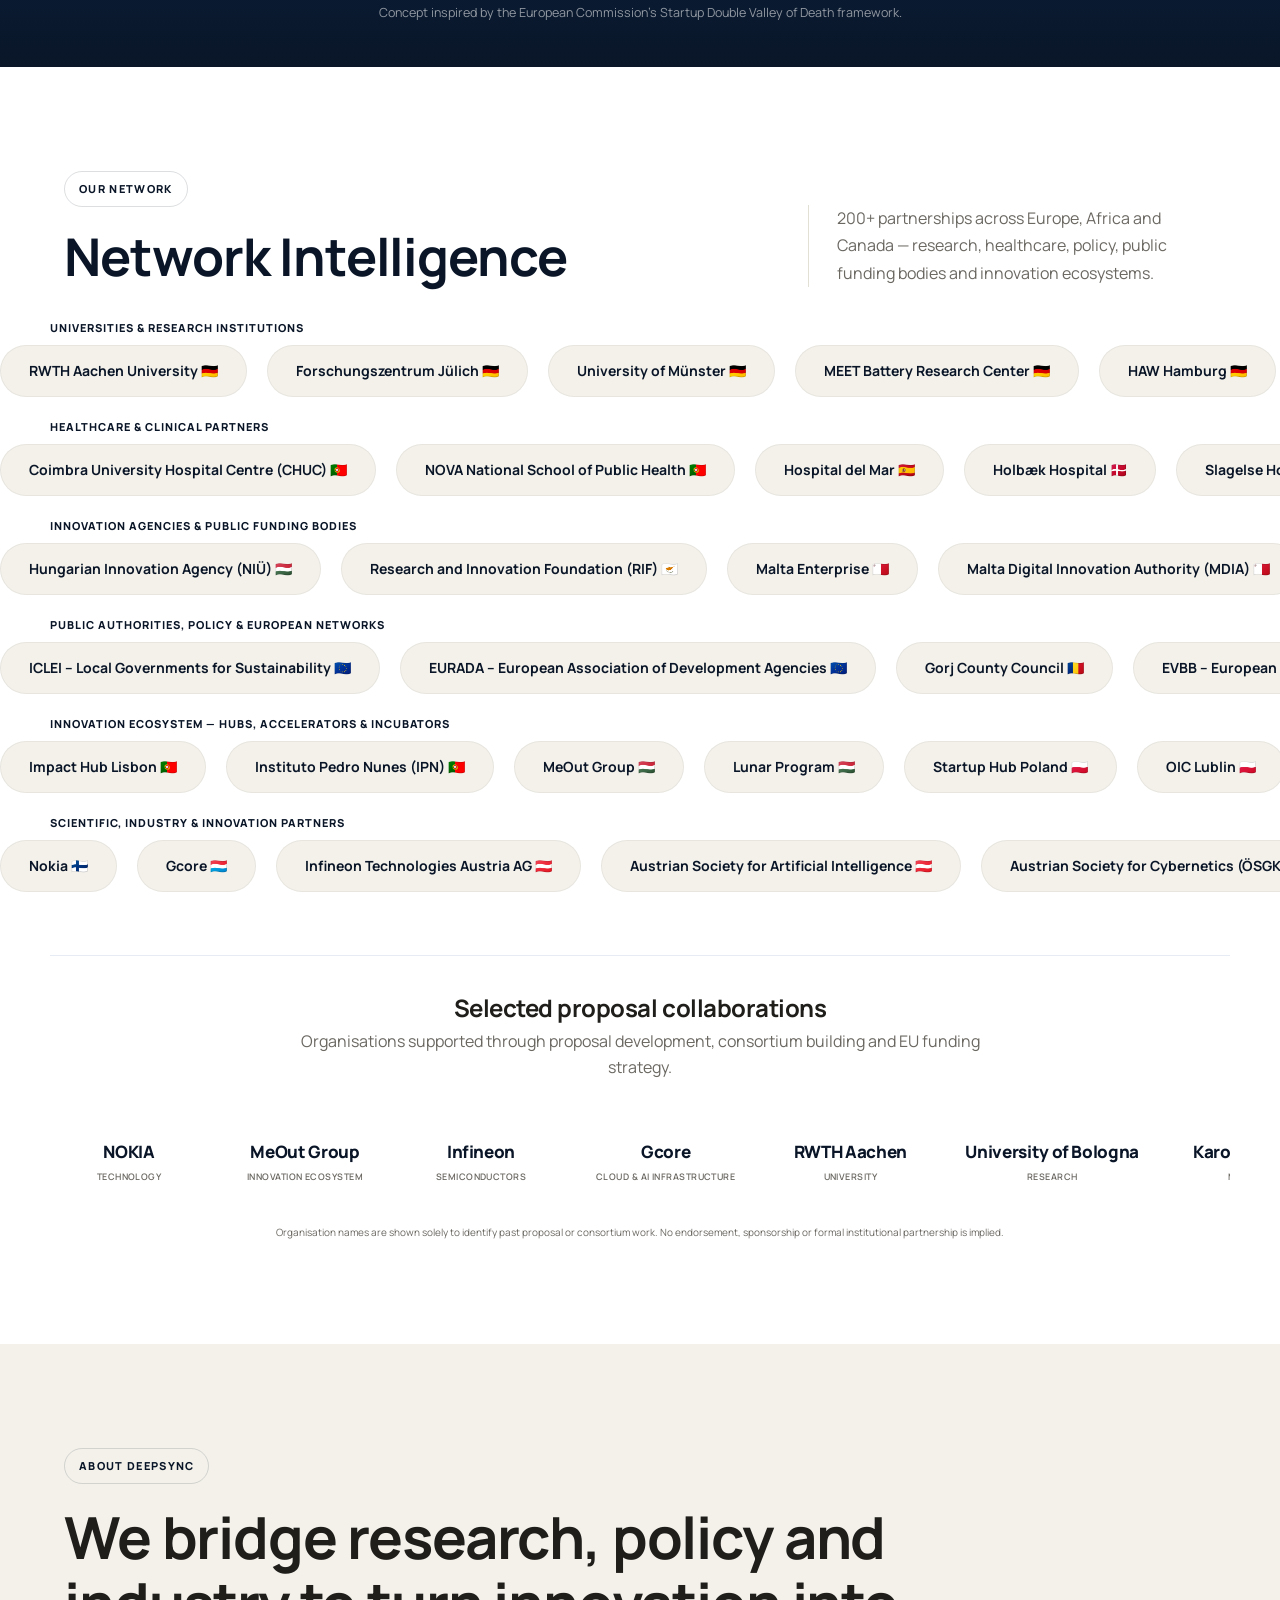
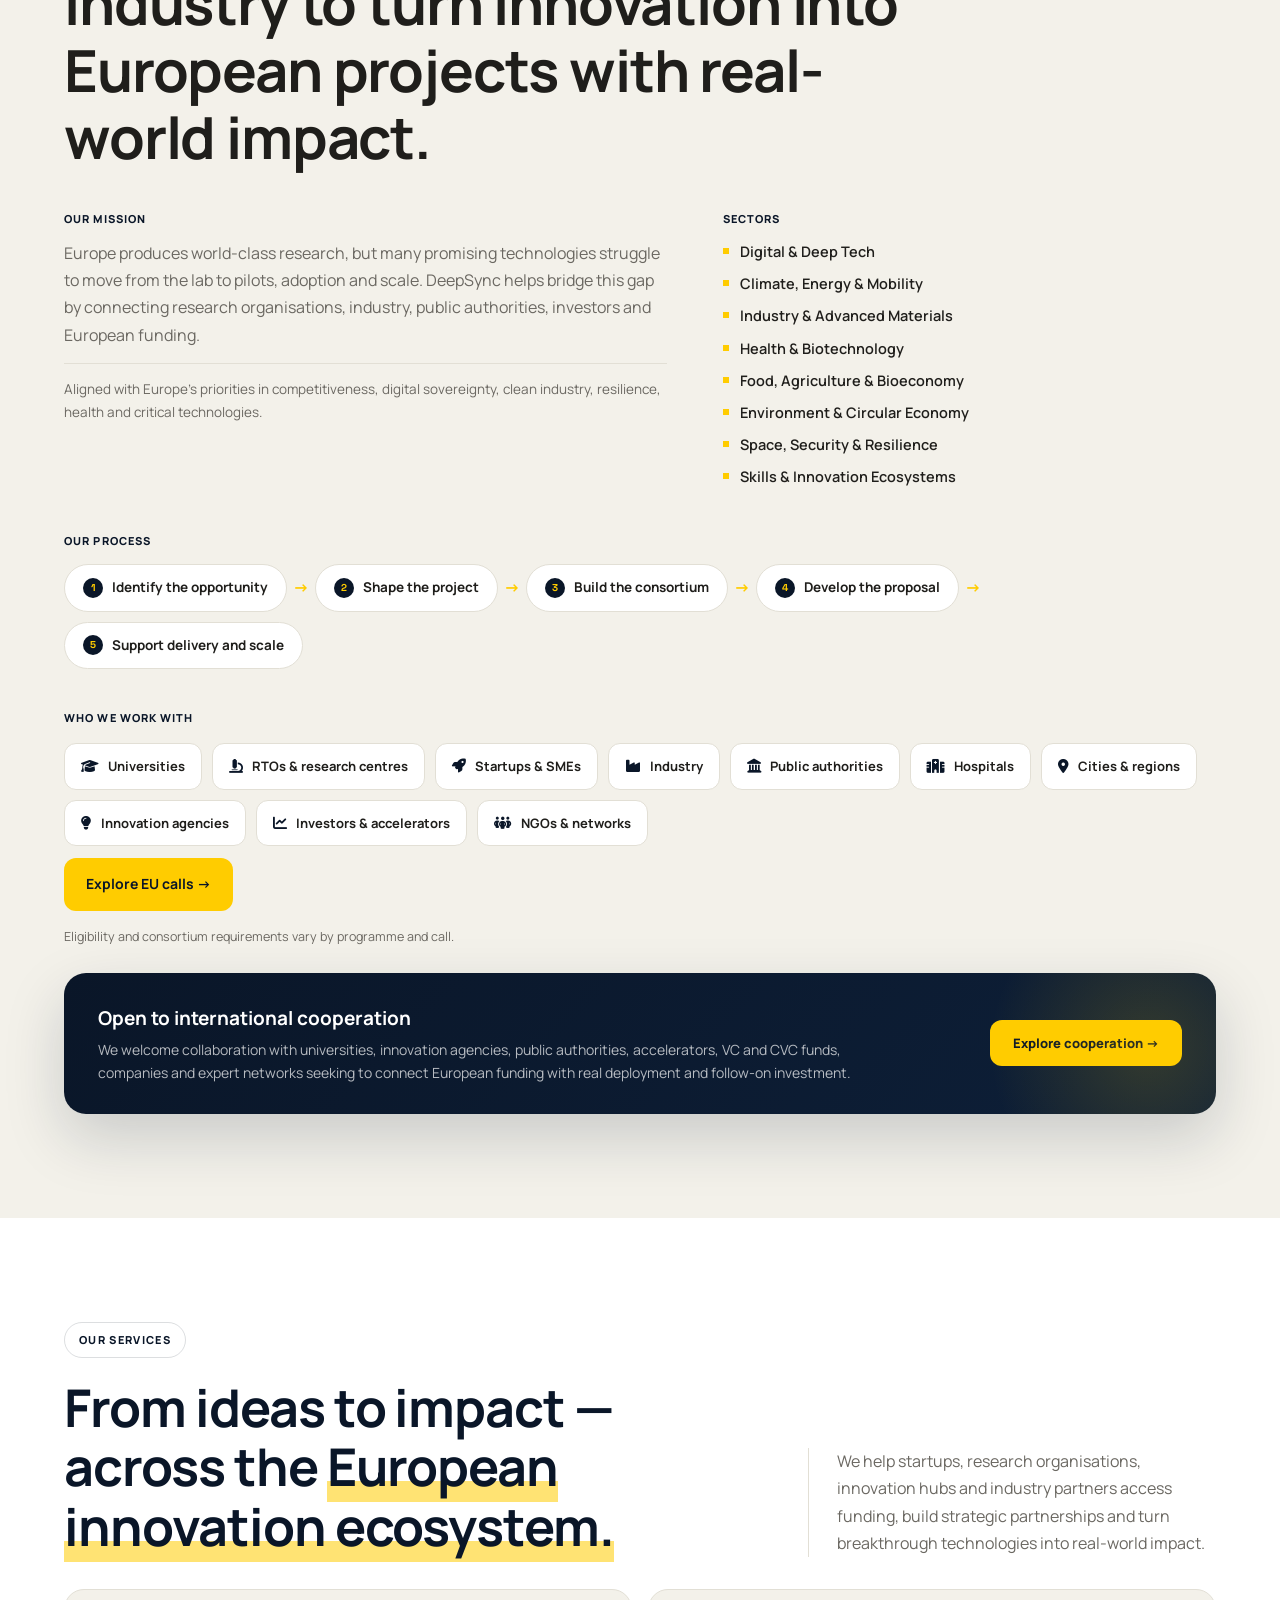
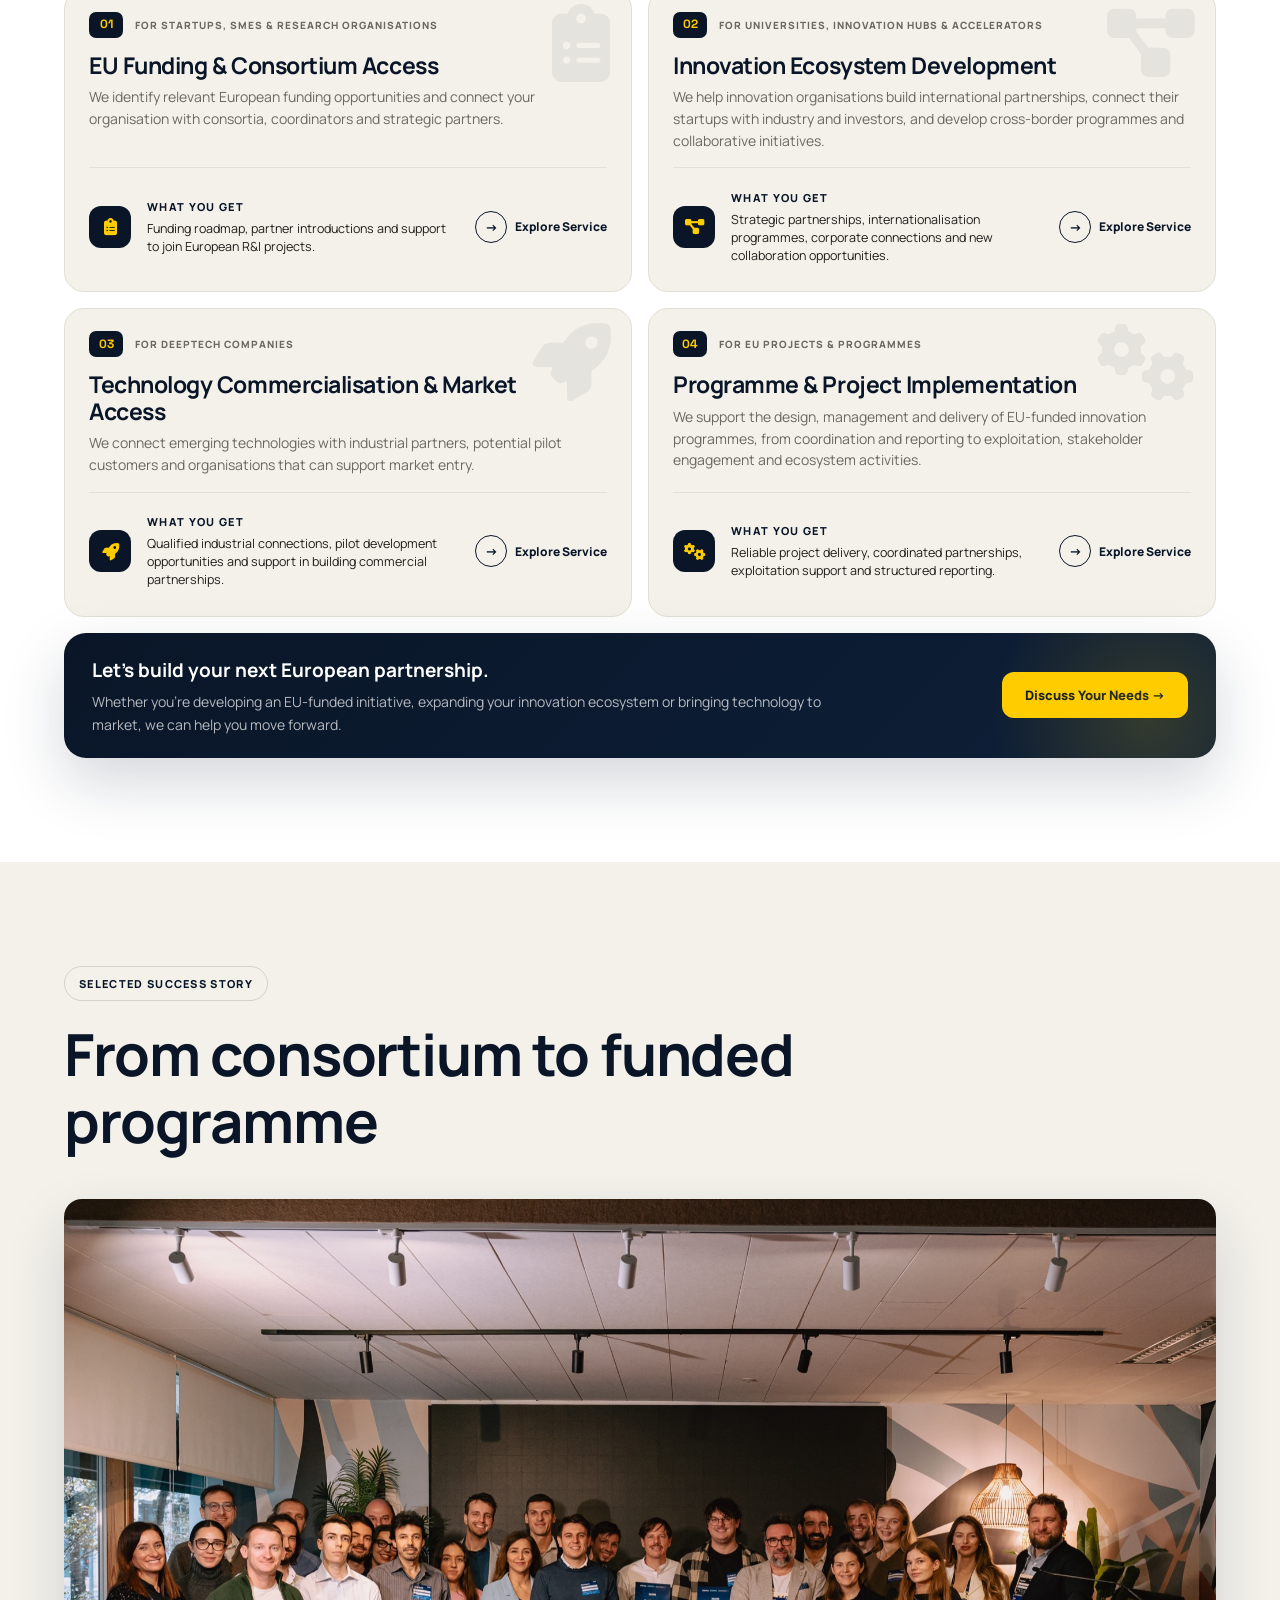
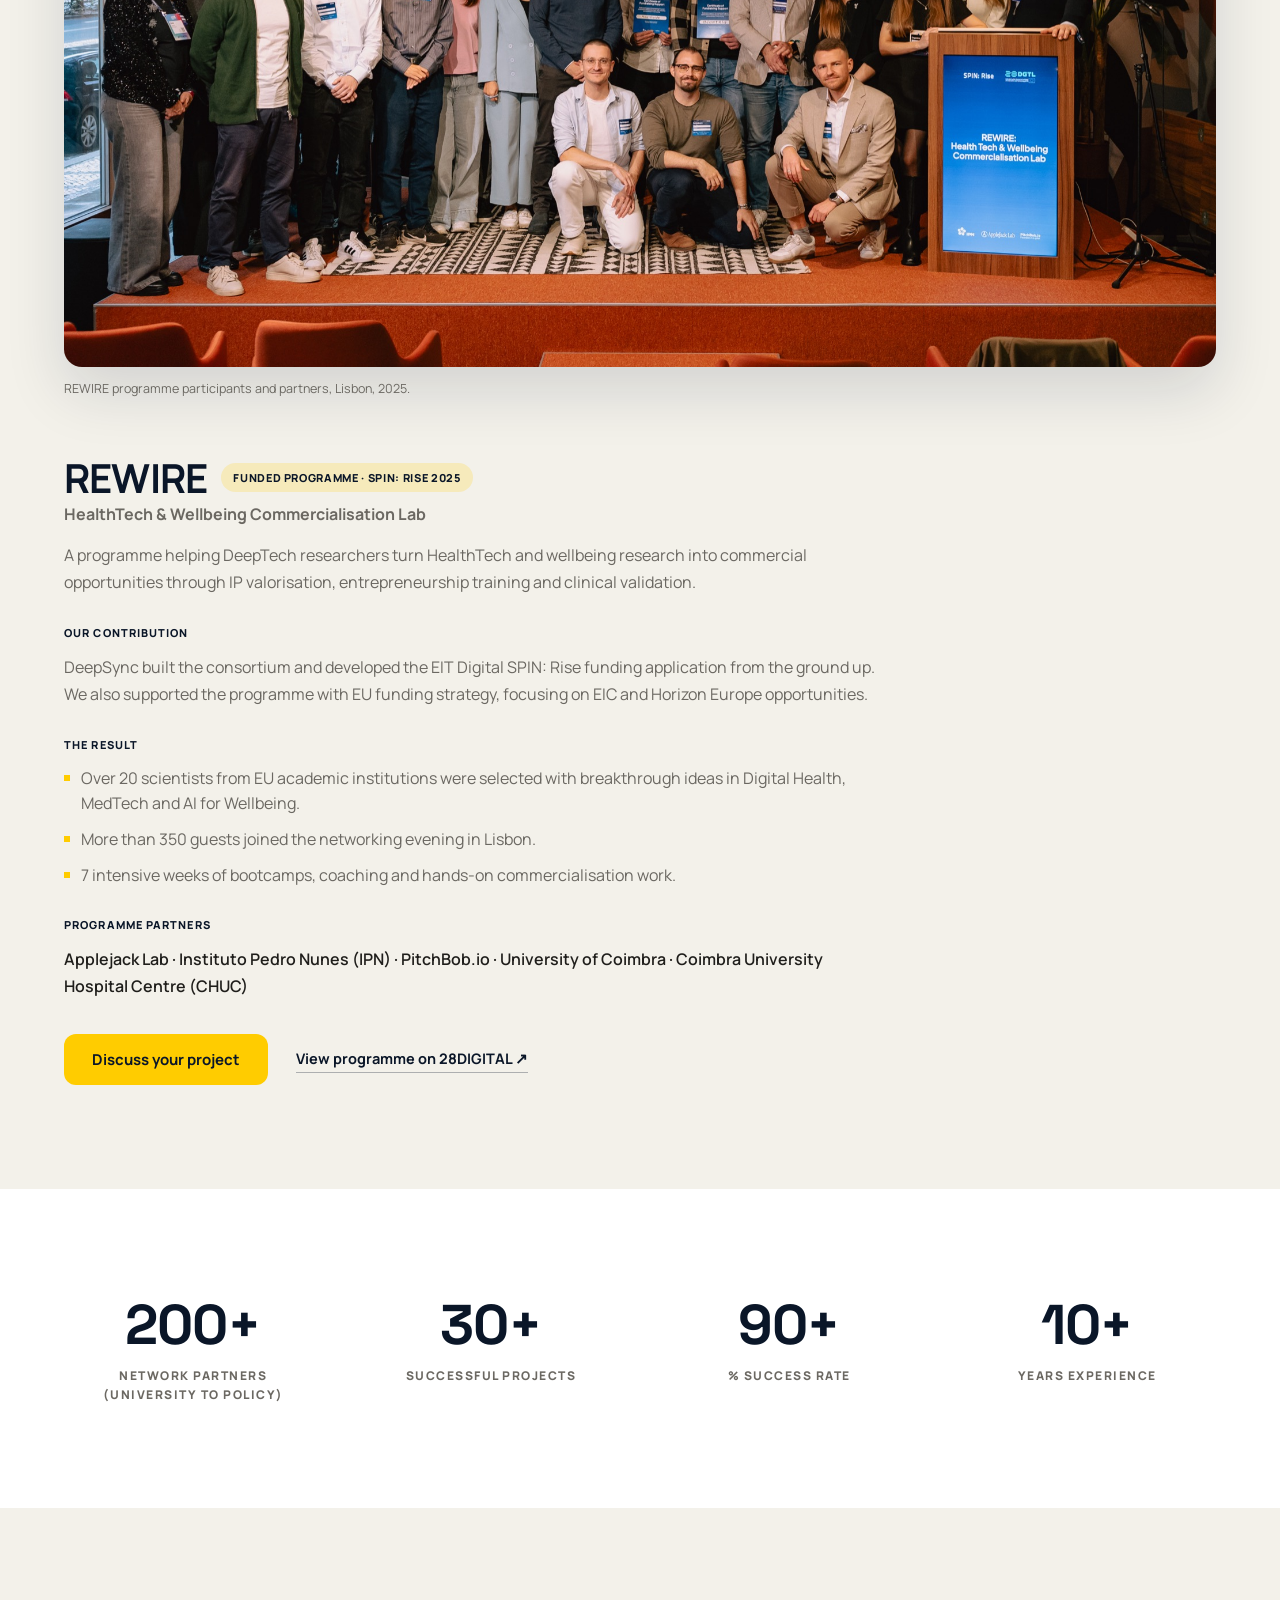
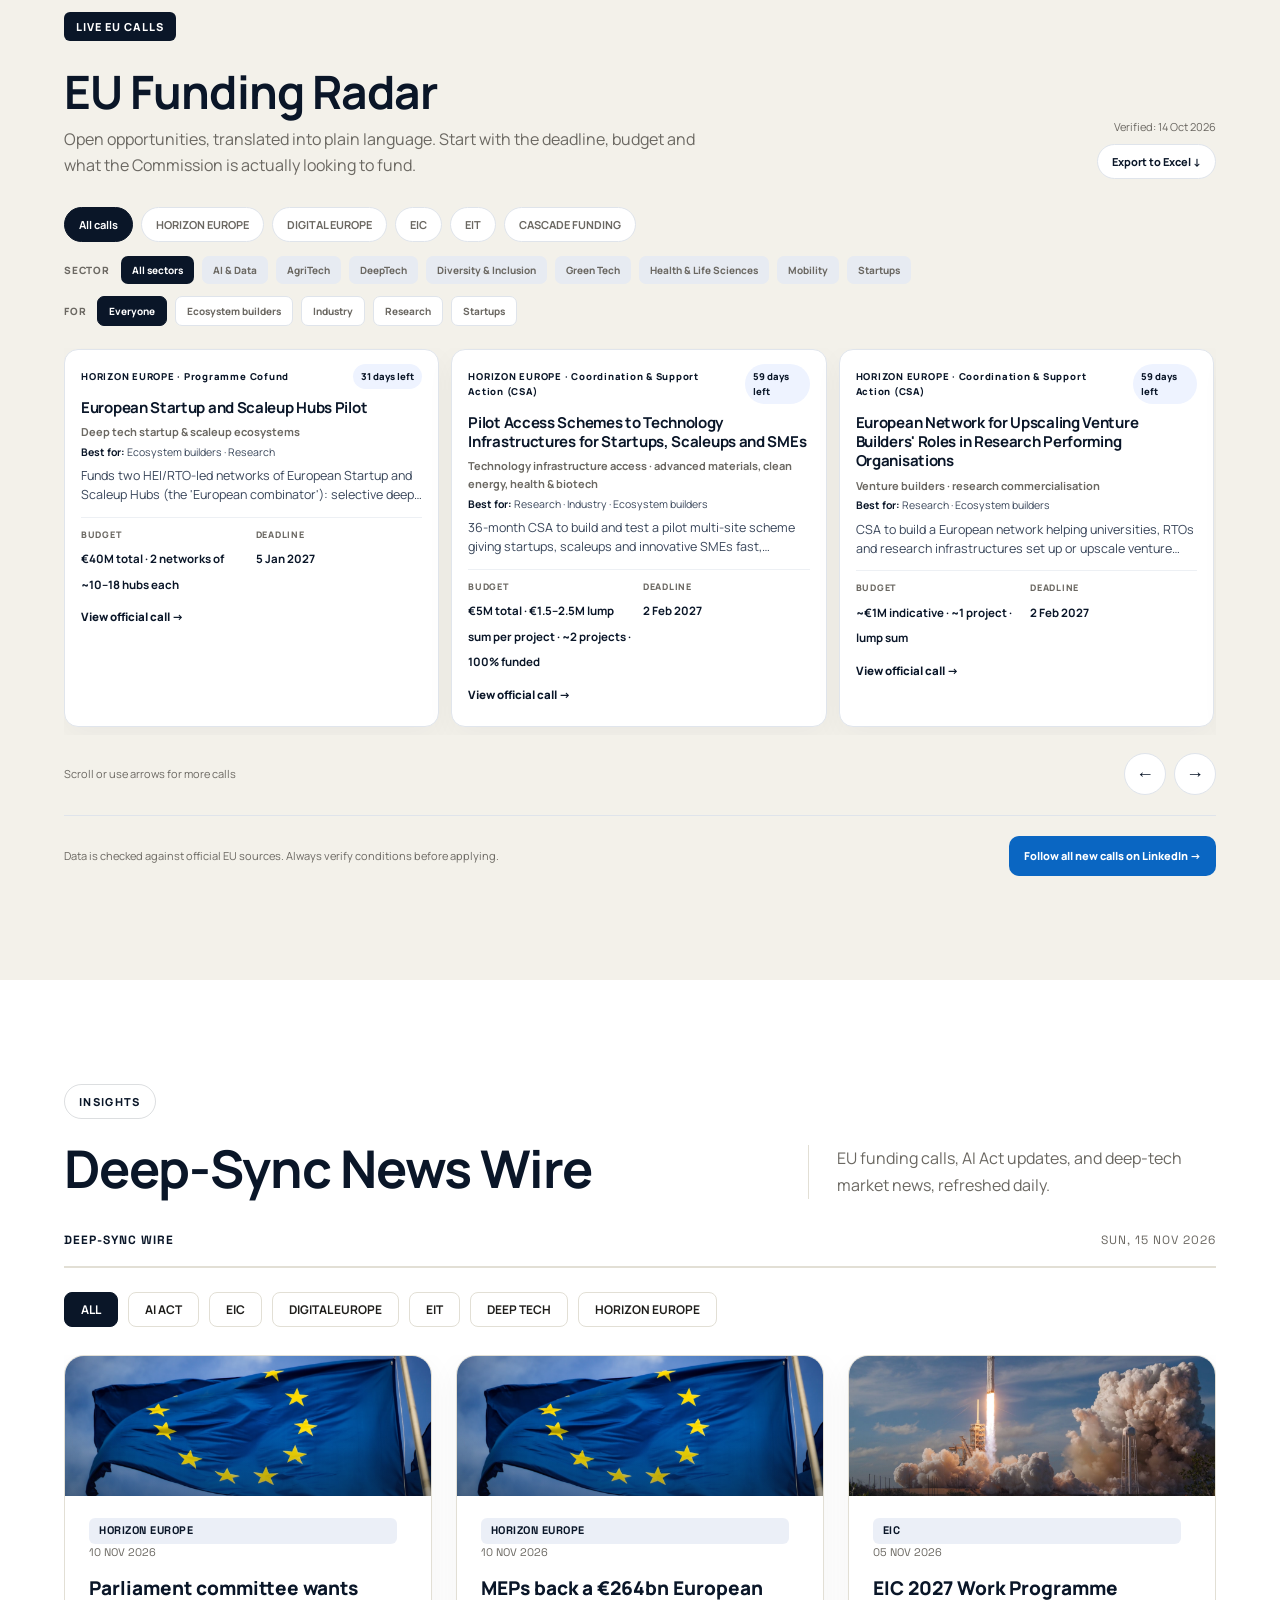
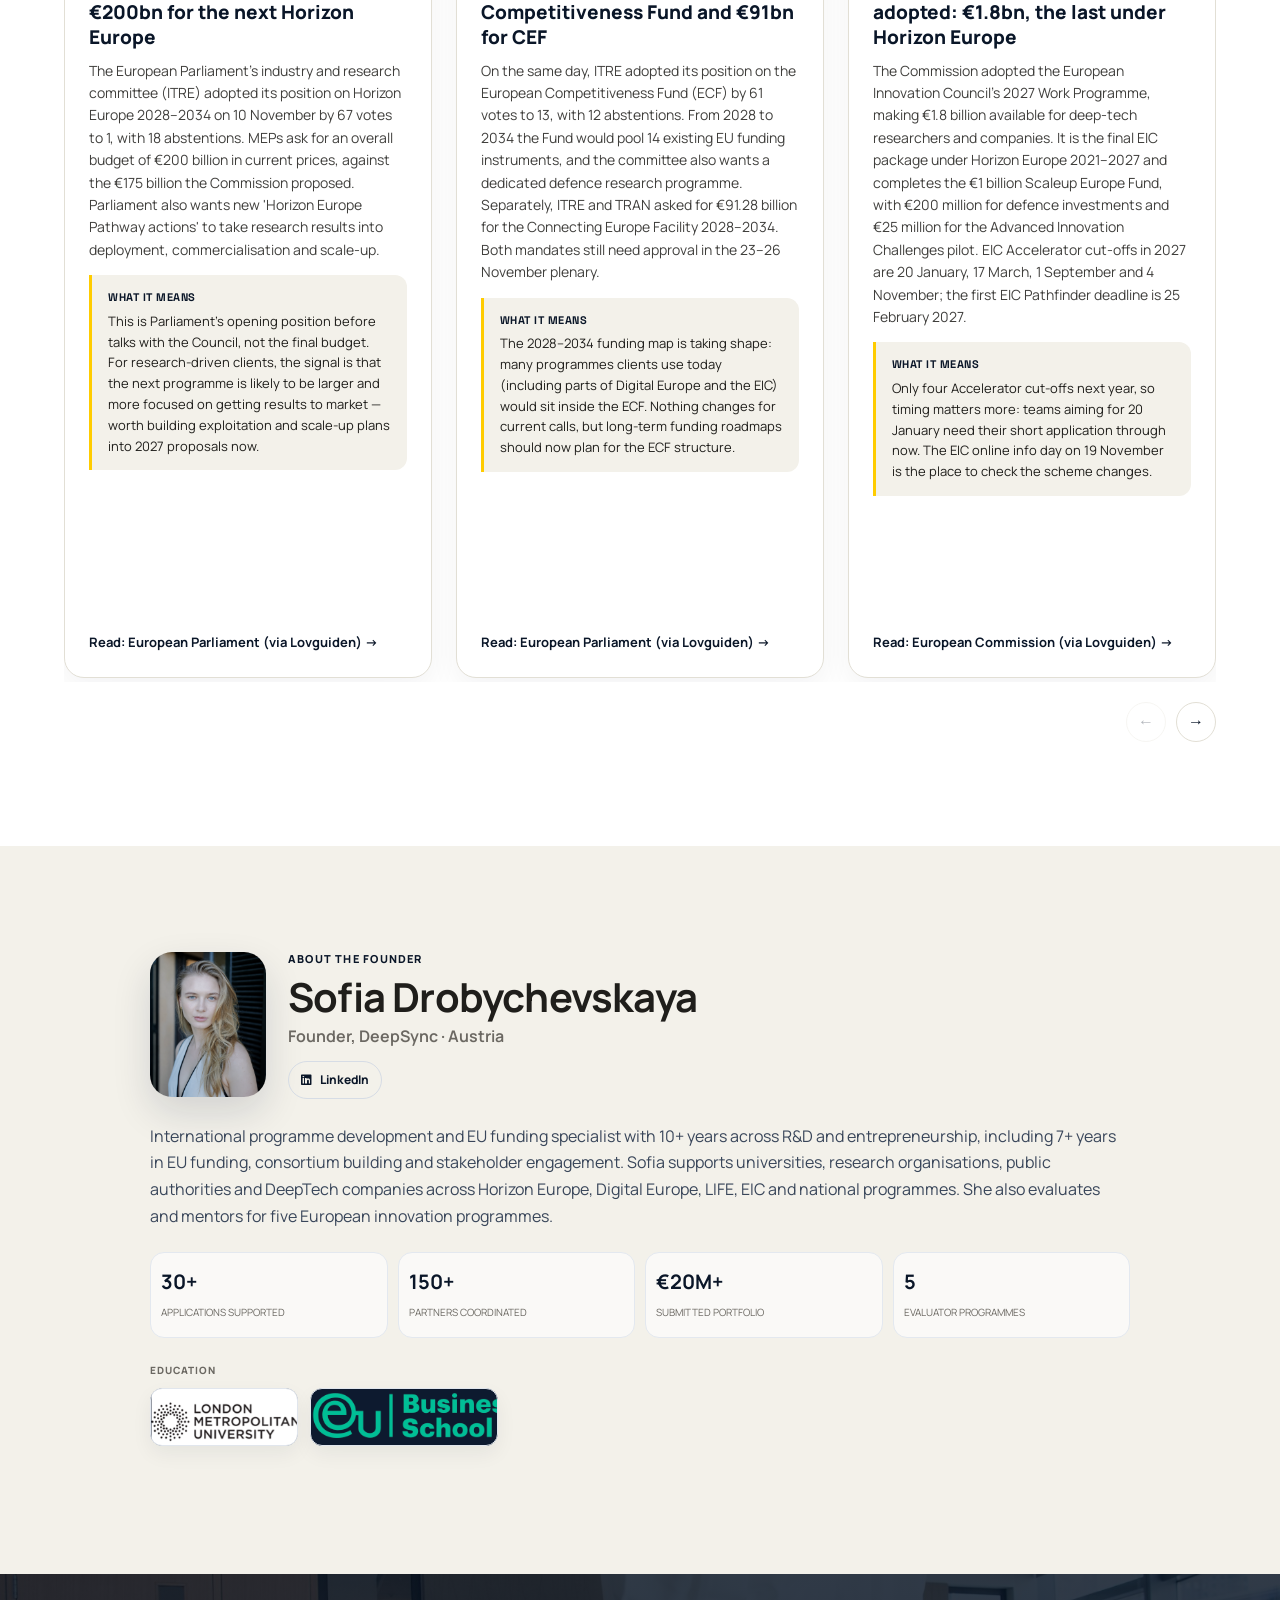
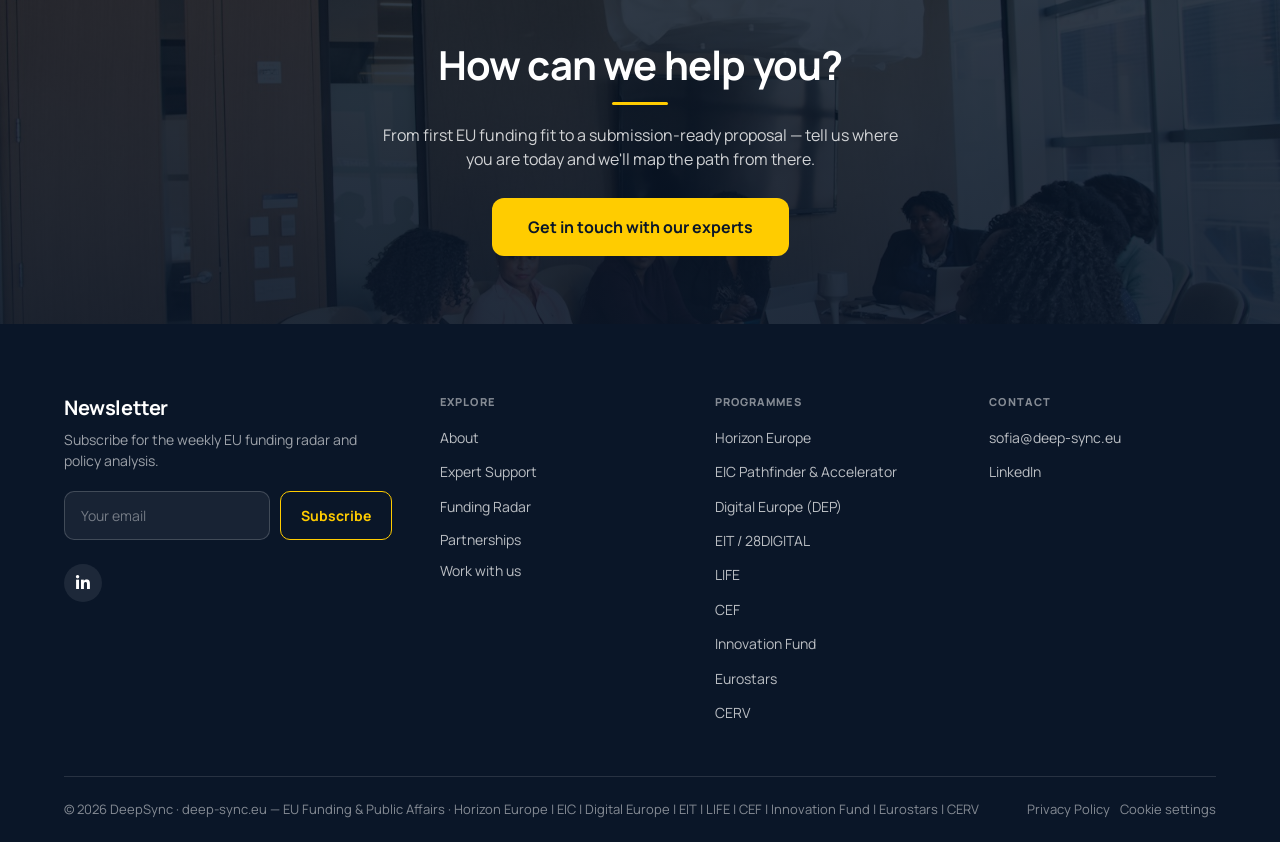
==== commit 49315cf0: "content: expand Network Intelligence (200+ partners, new rows), refresh News Wire (Nov 2026), restor" ====
--- a/index.html
+++ b/index.html
@@ -20,6 +20,13 @@
     <meta charset="UTF-8">
     <meta name="viewport" content="width=device-width, initial-scale=1.0, maximum-scale=1.0, user-scalable=no">
     <title>DeepSync | EU Science & Policy Architects</title>
+    <meta name="description" content="DeepSync (deep-sync.eu) — EU funding and public affairs consultancy for deep tech. We integrate organisations into strong Horizon Europe, EIC, Digital Europe and EIT consortia, write proposals and manage grants.">
+    <link rel="canonical" href="https://deep-sync.eu/">
+    <meta property="og:site_name" content="DeepSync · deep-sync.eu">
+    <meta property="og:title" content="DeepSync | EU Science & Policy Architects">
+    <meta property="og:description" content="EU funding and public affairs consultancy for deep tech — deep-sync.eu">
+    <meta property="og:url" content="https://deep-sync.eu/">
+    <meta property="og:type" content="website">
 
     <!-- Подключение шрифта Manrope -->
     <link rel="preconnect" href="https://fonts.googleapis.com">
@@ -574,38 +581,45 @@
     </section>
     <!-- NETWORK SECTION TWO LINES -->
     <section id="network" class="network-section">
-        <div class="container sec-head reveal"><div><span class="about-kicker">Our network</span><h2>Network Intelligence</h2></div><p>Over 150 partnerships developed across research, healthcare, public-sector and innovation ecosystems.</p></div>
+        <div class="container sec-head reveal"><div><span class="about-kicker">Our network</span><h2>Network Intelligence</h2></div><p>200+ partnerships across Europe, Africa and Canada — research, healthcare, policy, public funding bodies and innovation ecosystems.</p></div>
         <div class="network-row-label">Universities &amp; Research Institutions</div>
-        <div class="marquee reveal">
-            <div class="marquee-content">
-                <div class="partner-pill">RWTH Aachen University 🇩🇪</div>
-                <div class="partner-pill">Forschungszentrum Jülich 🇩🇪</div>
-                <div class="partner-pill">University of Münster 🇩🇪</div>
-                <div class="partner-pill">MEET Battery Research Center 🇩🇪</div>
-                <div class="partner-pill">HAW Hamburg 🇩🇪</div>
-                <div class="partner-pill">Coburg University of Applied Sciences 🇩🇪</div>
-                <div class="partner-pill">University of Bologna 🇮🇹</div>
-                <div class="partner-pill">University of Lisbon / FCiências.ID 🇵🇹</div>
-                <div class="partner-pill">University of Coimbra 🇵🇹</div>
-                <div class="partner-pill">Instituto Pedro Nunes (IPN) 🇵🇹</div>
-                <div class="partner-pill">Agricultural University of Athens 🇬🇷</div>
-                <div class="partner-pill">University of Thessaly 🇬🇷</div>
-                <div class="partner-pill">University of West Attica 🇬🇷</div>
-                <div class="partner-pill">University of Tartu 🇪🇪</div>
-                <div class="partner-pill">Tallinn University of Technology (TalTech) 🇪🇪</div>
-                <div class="partner-pill">Riga Technical University 🇱🇻</div>
-                <div class="partner-pill">Lund University 🇸🇪</div>
-                <div class="partner-pill">Karolinska Institutet 🇸🇪</div>
-                <div class="partner-pill">University of Oulu 🇫🇮</div>
-                <div class="partner-pill">Durham University 🇬🇧</div>
-                <div class="partner-pill">HES-SO University of Applied Sciences and Arts Western Switzerland 🇨🇭</div>
-                <div class="partner-pill">Yerevan State Medical University 🇦🇲</div>
-                <div class="partner-pill">Kenya Medical Research Institute (KEMRI) 🇰🇪</div>
-                <div class="partner-pill">CYENS Centre of Excellence 🇨🇾</div>
-            </div>
-        </div>
+        <div class="marquee reveal"><div class="marquee-content">
+            <div class="partner-pill">RWTH Aachen University 🇩🇪</div>
+            <div class="partner-pill">Forschungszentrum Jülich 🇩🇪</div>
+            <div class="partner-pill">University of Münster 🇩🇪</div>
+            <div class="partner-pill">MEET Battery Research Center 🇩🇪</div>
+            <div class="partner-pill">HAW Hamburg 🇩🇪</div>
+            <div class="partner-pill">Coburg University of Applied Sciences 🇩🇪</div>
+            <div class="partner-pill">HHL Leipzig 🇩🇪</div>
+            <div class="partner-pill">TU Dresden 🇩🇪</div>
+            <div class="partner-pill">University of Bologna 🇮🇹</div>
+            <div class="partner-pill">University of Lisbon / FCiências.ID 🇵🇹</div>
+            <div class="partner-pill">University of Coimbra 🇵🇹</div>
+            <div class="partner-pill">Agricultural University of Athens 🇬🇷</div>
+            <div class="partner-pill">University of Thessaly 🇬🇷</div>
+            <div class="partner-pill">University of West Attica 🇬🇷</div>
+            <div class="partner-pill">FORTH – Foundation for Research and Technology Hellas 🇬🇷</div>
+            <div class="partner-pill">University of Tartu 🇪🇪</div>
+            <div class="partner-pill">Tallinn University of Technology (TalTech) 🇪🇪</div>
+            <div class="partner-pill">Riga Technical University 🇱🇻</div>
+            <div class="partner-pill">Lund University 🇸🇪</div>
+            <div class="partner-pill">Karolinska Institutet 🇸🇪</div>
+            <div class="partner-pill">University of Oulu 🇫🇮</div>
+            <div class="partner-pill">Durham University 🇬🇧</div>
+            <div class="partner-pill">HES-SO University of Applied Sciences and Arts Western Switzerland 🇨🇭</div>
+            <div class="partner-pill">Yerevan State Medical University 🇦🇲</div>
+            <div class="partner-pill">Kenya Medical Research Institute (KEMRI) 🇰🇪</div>
+            <div class="partner-pill">European University Cyprus (EUC) 🇨🇾</div>
+            <div class="partner-pill">CYENS 🇨🇾</div>
+            <div class="partner-pill">HUN-REN SZTAKI 🇭🇺</div>
+            <div class="partner-pill">Budapest University of Technology and Economics (BME) 🇭🇺</div>
+            <div class="partner-pill">Munster Technological University (MTU) 🇮🇪</div>
+            <div class="partner-pill">University of Malta 🇲🇹</div>
+            <div class="partner-pill">MCAST 🇲🇹</div>
+            <div class="partner-pill">imec 🇧🇪</div>
+        </div></div>
         <div class="network-row-label">Healthcare &amp; Clinical Partners</div>
-        <div class="marquee reveal"><div class="marquee-content" style="animation-direction: reverse;">
+        <div class="marquee reveal"><div class="marquee-content" >
             <div class="partner-pill">Coimbra University Hospital Centre (CHUC) 🇵🇹</div>
             <div class="partner-pill">NOVA National School of Public Health 🇵🇹</div>
             <div class="partner-pill">Hospital del Mar 🇪🇸</div>
@@ -616,6 +630,19 @@
             <div class="partner-pill">Danish Heart Foundation 🇩🇰</div>
             <div class="partner-pill">NET-CARE.CH 🇨🇭</div>
         </div></div>
+        <div class="network-row-label">Innovation Agencies &amp; Public Funding Bodies</div>
+        <div class="marquee reveal"><div class="marquee-content" style="animation-direction: reverse;">
+            <div class="partner-pill">Hungarian Innovation Agency (NIÜ) 🇭🇺</div>
+            <div class="partner-pill">Research and Innovation Foundation (RIF) 🇨🇾</div>
+            <div class="partner-pill">Malta Enterprise 🇲🇹</div>
+            <div class="partner-pill">Malta Digital Innovation Authority (MDIA) 🇲🇹</div>
+            <div class="partner-pill">Wirtschaftsagentur Wien 🇦🇹</div>
+            <div class="partner-pill">National Centre for Research and Development (NCBR) 🇵🇱</div>
+            <div class="partner-pill">RRA Podravje–Maribor 🇸🇮</div>
+            <div class="partner-pill">Innovation Fund Denmark 🇩🇰</div>
+            <div class="partner-pill">Agência Nacional de Inovação (ANI) 🇵🇹</div>
+            <div class="partner-pill">Innosuisse 🇨🇭</div>
+        </div></div>
         <div class="network-row-label">Public Authorities, Policy &amp; European Networks</div>
         <div class="marquee reveal"><div class="marquee-content">
             <div class="partner-pill">ICLEI – Local Governments for Sustainability 🇪🇺</div>
@@ -625,20 +652,64 @@
             <div class="partner-pill">28DIGITAL / EIT Digital Network 🇪🇺</div>
             <div class="partner-pill">Energy Storage Europe Association 🇪🇺</div>
             <div class="partner-pill">Association for Vertical Farming 🇩🇪</div>
+            <div class="partner-pill">Kerry County Council 🇮🇪</div>
+            <div class="partner-pill">Rise Europe 🇪🇺</div>
+            <div class="partner-pill">EU-Startups 🇪🇸</div>
+            <div class="partner-pill">DeepTech Alliance 🇪🇺</div>
+        </div></div>
+        <div class="network-row-label">Innovation Ecosystem — Hubs, Accelerators &amp; Incubators</div>
+        <div class="marquee reveal"><div class="marquee-content" style="animation-direction: reverse;">
             <div class="partner-pill">Impact Hub Lisbon 🇵🇹</div>
-            <div class="partner-pill">Malta Innovation Hub 🇲🇹</div>
+            <div class="partner-pill">Instituto Pedro Nunes (IPN) 🇵🇹</div>
+            <div class="partner-pill">MeOut Group 🇭🇺</div>
+            <div class="partner-pill">Lunar Program 🇭🇺</div>
+            <div class="partner-pill">Startup Hub Poland 🇵🇱</div>
+            <div class="partner-pill">OIC Lublin 🇵🇱</div>
+            <div class="partner-pill">AKCES NCBR 🇵🇱</div>
+            <div class="partner-pill">Switzerland Innovation Hub 🇨🇭</div>
+            <div class="partner-pill">HSG START 🇨🇭</div>
+            <div class="partner-pill">SpinLab Group / SpinLab 🇩🇪</div>
+            <div class="partner-pill">RootCamp 🇩🇪</div>
+            <div class="partner-pill">ExciteLab 🇩🇪</div>
+            <div class="partner-pill">Potsdam Science Park 🇩🇪</div>
+            <div class="partner-pill">UnternehmerTUM 🇩🇪</div>
+            <div class="partner-pill">SmiLe Venture Hub 🇸🇪</div>
+            <div class="partner-pill">Arctic Business Incubator 🇸🇪</div>
+            <div class="partner-pill">Eurasanté 🇫🇷</div>
+            <div class="partner-pill">Hello Tomorrow 🇫🇷</div>
+            <div class="partner-pill">STEP-C 🇬🇷</div>
+            <div class="partner-pill">Technology Park Ljubljana 🇸🇮</div>
+            <div class="partner-pill">Ljubljana University Incubator (LUI) 🇸🇮</div>
+            <div class="partner-pill">Tovarna podjemov 🇸🇮</div>
+            <div class="partner-pill">Katapult 🇸🇮</div>
+            <div class="partner-pill">ABC Accelerator 🇸🇮</div>
+            <div class="partner-pill">Pomurje Technology Park 🇸🇮</div>
+            <div class="partner-pill">JIC – South Moravian Innovation Centre 🇨🇿</div>
+            <div class="partner-pill">ICT Hub Belgrade 🇷🇸</div>
+            <div class="partner-pill">DiHubMT 🇲🇹</div>
+            <div class="partner-pill">Tech.mt 🇲🇹</div>
+            <div class="partner-pill">RDI Hub 🇮🇪</div>
+            <div class="partner-pill">Prios Kompetanse 🇳🇴</div>
+            <div class="partner-pill">DTU Science Park 🇩🇰</div>
+            <div class="partner-pill">PoliHub 🇮🇹</div>
+            <div class="partner-pill">YES!Delft 🇳🇱</div>
+            <div class="partner-pill">Technoport Luxembourg 🇱🇺</div>
+            <div class="partner-pill">Fomento de San Sebastián 🇪🇸</div>
         </div></div>
         <div class="network-row-label">Scientific, Industry &amp; Innovation Partners</div>
-        <div class="marquee reveal"><div class="marquee-content" style="animation-direction: reverse;">
+        <div class="marquee reveal"><div class="marquee-content">
+            <div class="partner-pill">Nokia 🇫🇮</div>
+            <div class="partner-pill">Gcore 🇱🇺</div>
             <div class="partner-pill">Infineon Technologies Austria AG 🇦🇹</div>
             <div class="partner-pill">Austrian Society for Artificial Intelligence 🇦🇹</div>
             <div class="partner-pill">Austrian Society for Cybernetics (ÖSGK) 🇦🇹</div>
             <div class="partner-pill">Software Competence Center Hagenberg 🇦🇹</div>
             <div class="partner-pill">SYNYO 🇦🇹</div>
-            <div class="partner-pill">Nokia 🇫🇮</div>
-            <div class="partner-pill">Gcore 🇱🇺</div>
-            <div class="partner-pill">MeOut Group 🇭🇺</div>
+            <div class="partner-pill">CircKit.ai 🇬🇧</div>
             <div class="partner-pill">Sploro 🇪🇸</div>
+            <div class="partner-pill">GrantXpert Consulting 🇨🇾</div>
+            <div class="partner-pill">MITA – Malta Information Technology Agency 🇲🇹</div>
+            <div class="partner-pill">Lipsius Pro 🇧🇪</div>
         </div></div>
         <div class="collaboration-proof reveal">
             <h3>Selected proposal collaborations</h3>
@@ -847,7 +918,7 @@
     <section class="stats">
         <div class="container stats-grid">
             <div class="stat-item reveal">
-                <h4 class="numbers counter" data-target="150">0</h4>
+                <h4 class="numbers counter" data-target="200">0</h4>
                 <p>Network Partners<br>(University to Policy)</p>
             </div>
             <div class="stat-item reveal">
@@ -949,9 +1020,14 @@
                 <div class="footer-col">
                     <h4>Programmes</h4>
                     <a href="https://research-and-innovation.ec.europa.eu/funding/funding-opportunities/funding-programmes-and-open-calls/horizon-europe_en" target="_blank" rel="noopener noreferrer">Horizon Europe</a>
-                    <a href="https://eic.ec.europa.eu/index_en" target="_blank" rel="noopener noreferrer">EIC</a>
-                    <a href="https://digital-strategy.ec.europa.eu/en/activities/digital-programme" target="_blank" rel="noopener noreferrer">Digital Europe</a>
-                    <a href="https://eit.europa.eu/" target="_blank" rel="noopener noreferrer">EIT</a>
+                    <a href="https://eic.ec.europa.eu/index_en" target="_blank" rel="noopener noreferrer">EIC Pathfinder &amp; Accelerator</a>
+                    <a href="https://digital-strategy.ec.europa.eu/en/activities/digital-programme" target="_blank" rel="noopener noreferrer">Digital Europe (DEP)</a>
+                    <a href="https://eit.europa.eu/" target="_blank" rel="noopener noreferrer">EIT / 28DIGITAL</a>
+                    <a href="https://cinea.ec.europa.eu/programmes/life_en" target="_blank" rel="noopener noreferrer">LIFE</a>
+                    <a href="https://cinea.ec.europa.eu/programmes/connecting-europe-facility_en" target="_blank" rel="noopener noreferrer">CEF</a>
+                    <a href="https://cinea.ec.europa.eu/programmes/innovation-fund_en" target="_blank" rel="noopener noreferrer">Innovation Fund</a>
+                    <a href="https://www.eurekanetwork.org/programmes/eurostars/" target="_blank" rel="noopener noreferrer">Eurostars</a>
+                    <a href="https://commission.europa.eu/funding-tenders/find-funding/eu-funding-programmes/citizens-equality-rights-and-values-programme_en" target="_blank" rel="noopener noreferrer">CERV</a>
                 </div>
                 <div class="footer-col" id="footer-contact">
                     <h4>Contact</h4>
@@ -960,7 +1036,7 @@
                 </div>
             </div>
             <div class="footer-bottom">
-                <p class="footer-copyright">© 2026 DeepSync_EU — EU Grants &amp; Innovation Strategy · Supporting Horizon Europe | EIC | Erasmus+ | Digital Europe</p>
+                <p class="footer-copyright">© 2026 DeepSync · deep-sync.eu — EU Funding &amp; Public Affairs · Horizon Europe | EIC | Digital Europe | EIT | LIFE | CEF | Innovation Fund | Eurostars | CERV</p>
                 <p class="footer-legal">
                     <a href="/privacy/">Privacy Policy</a>
                     <a href="#" onclick="event.preventDefault(); window.deepsyncOpenCookieSettings && window.deepsyncOpenCookieSettings();">Cookie settings</a>
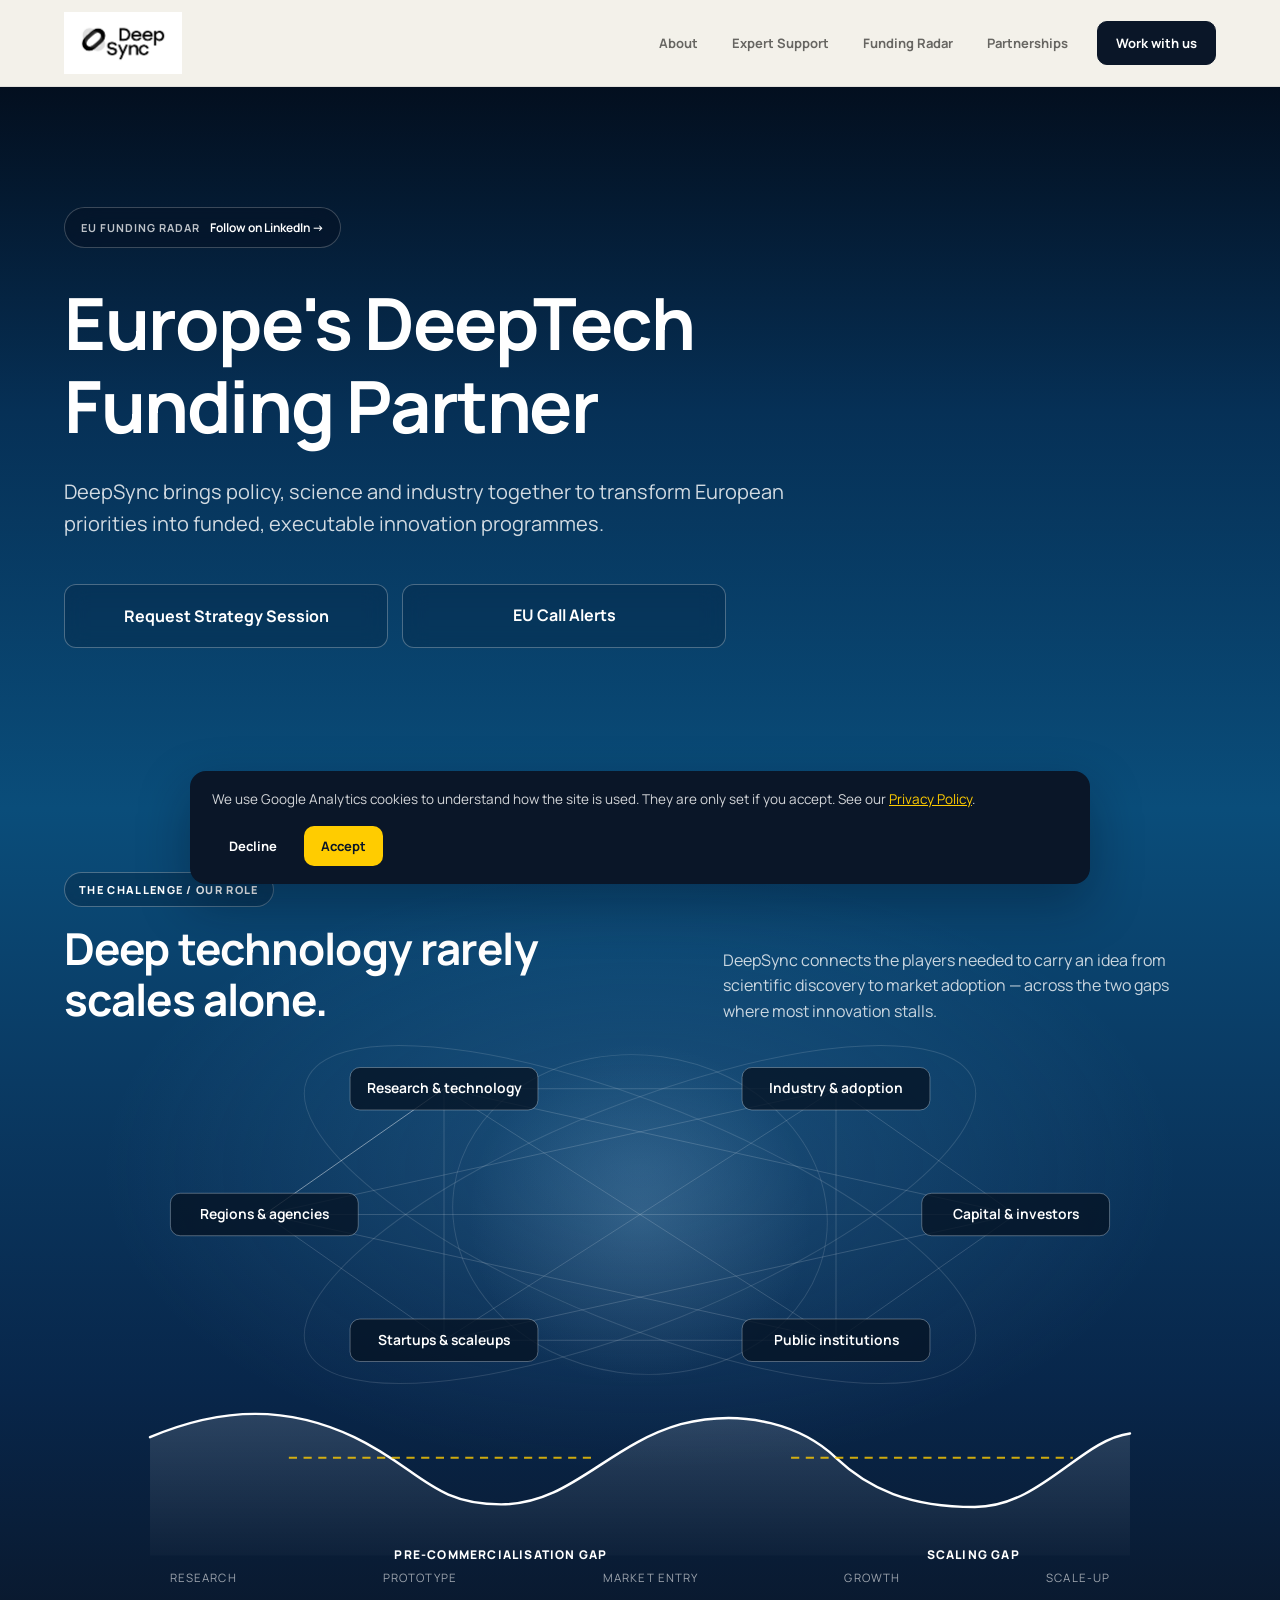
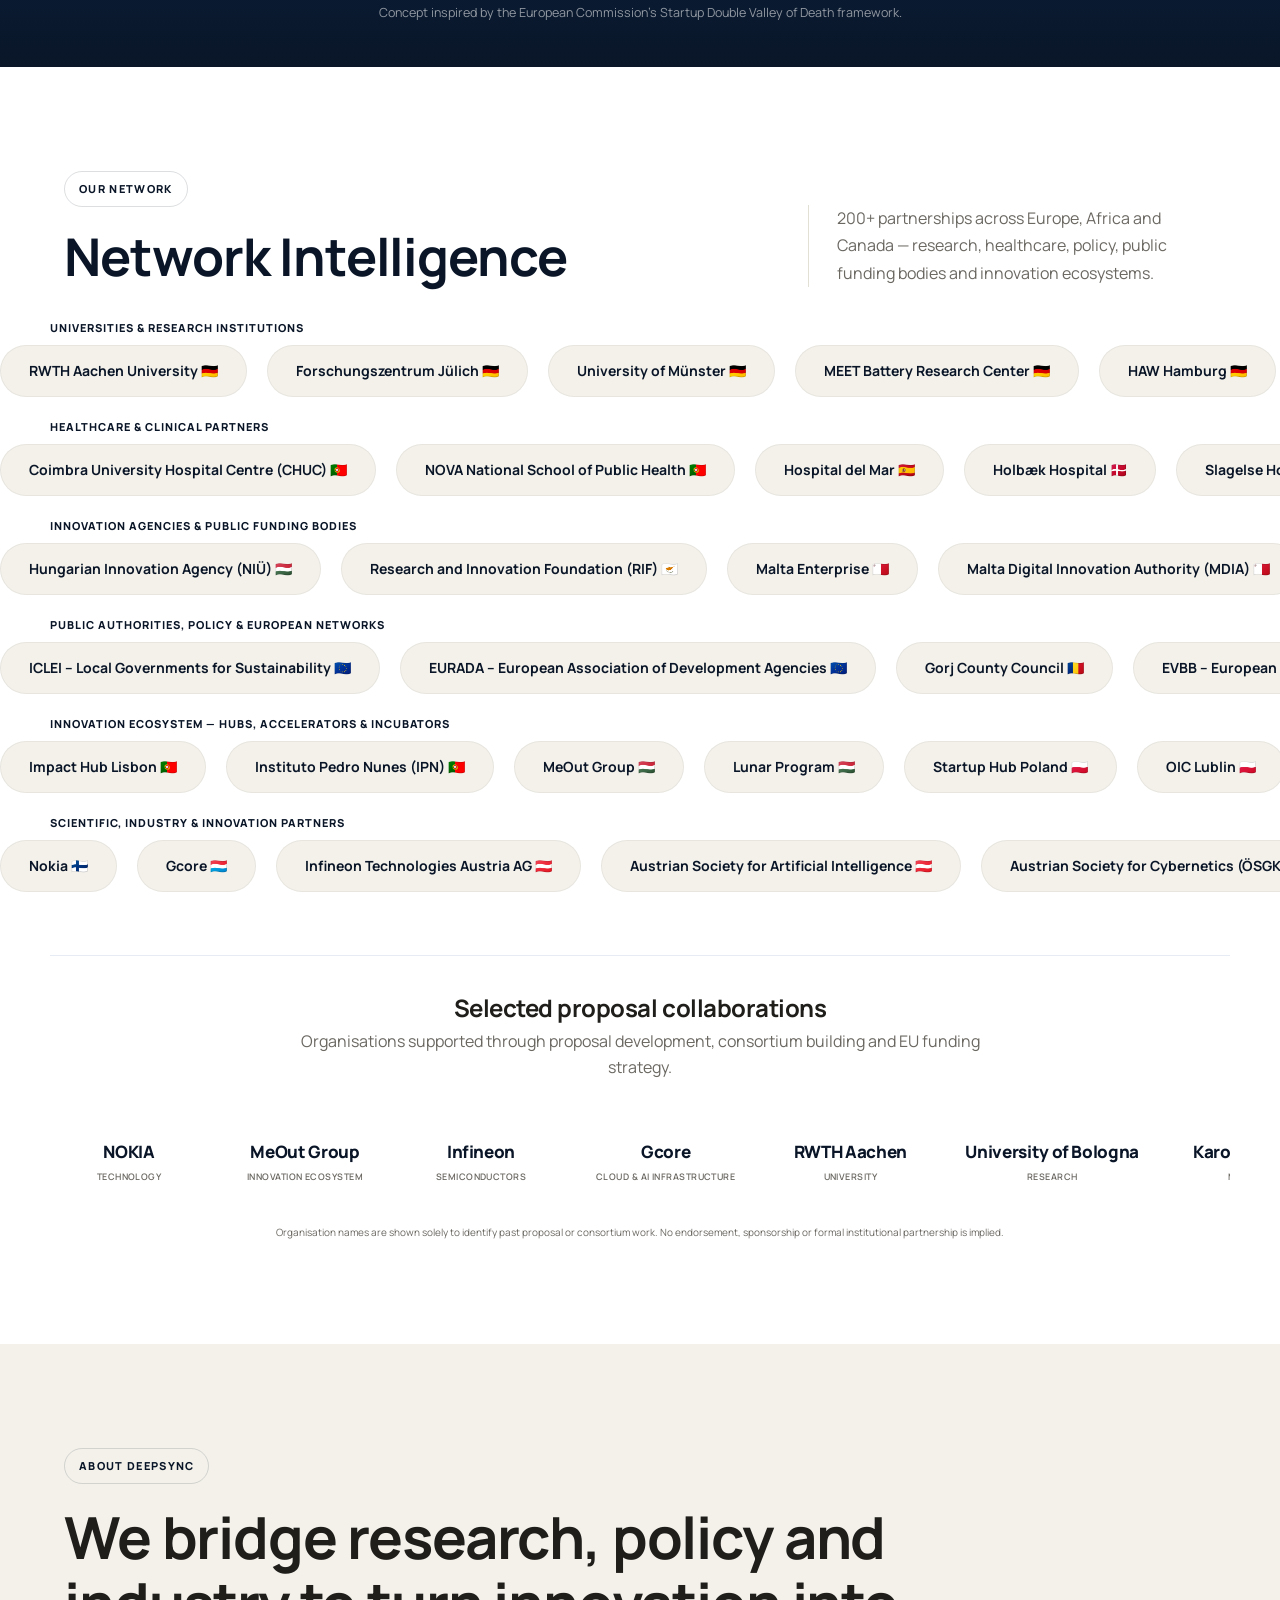
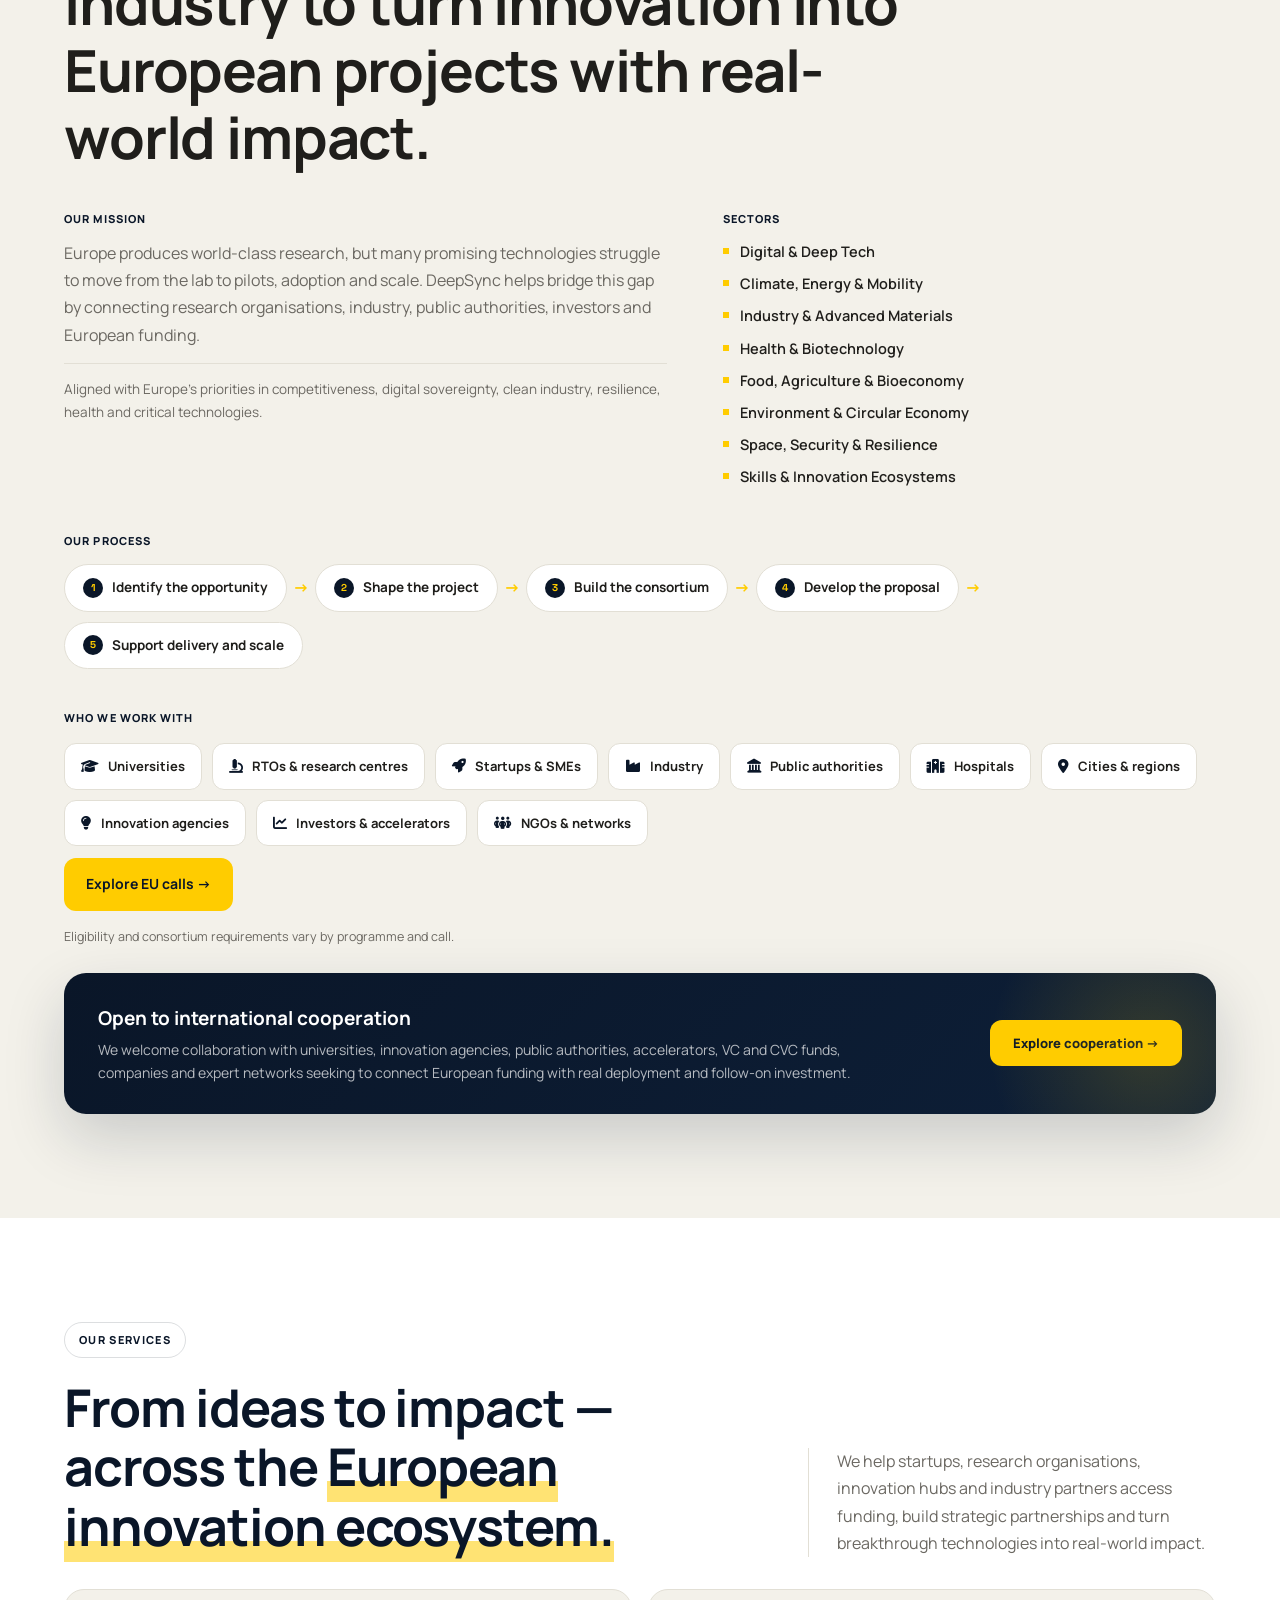
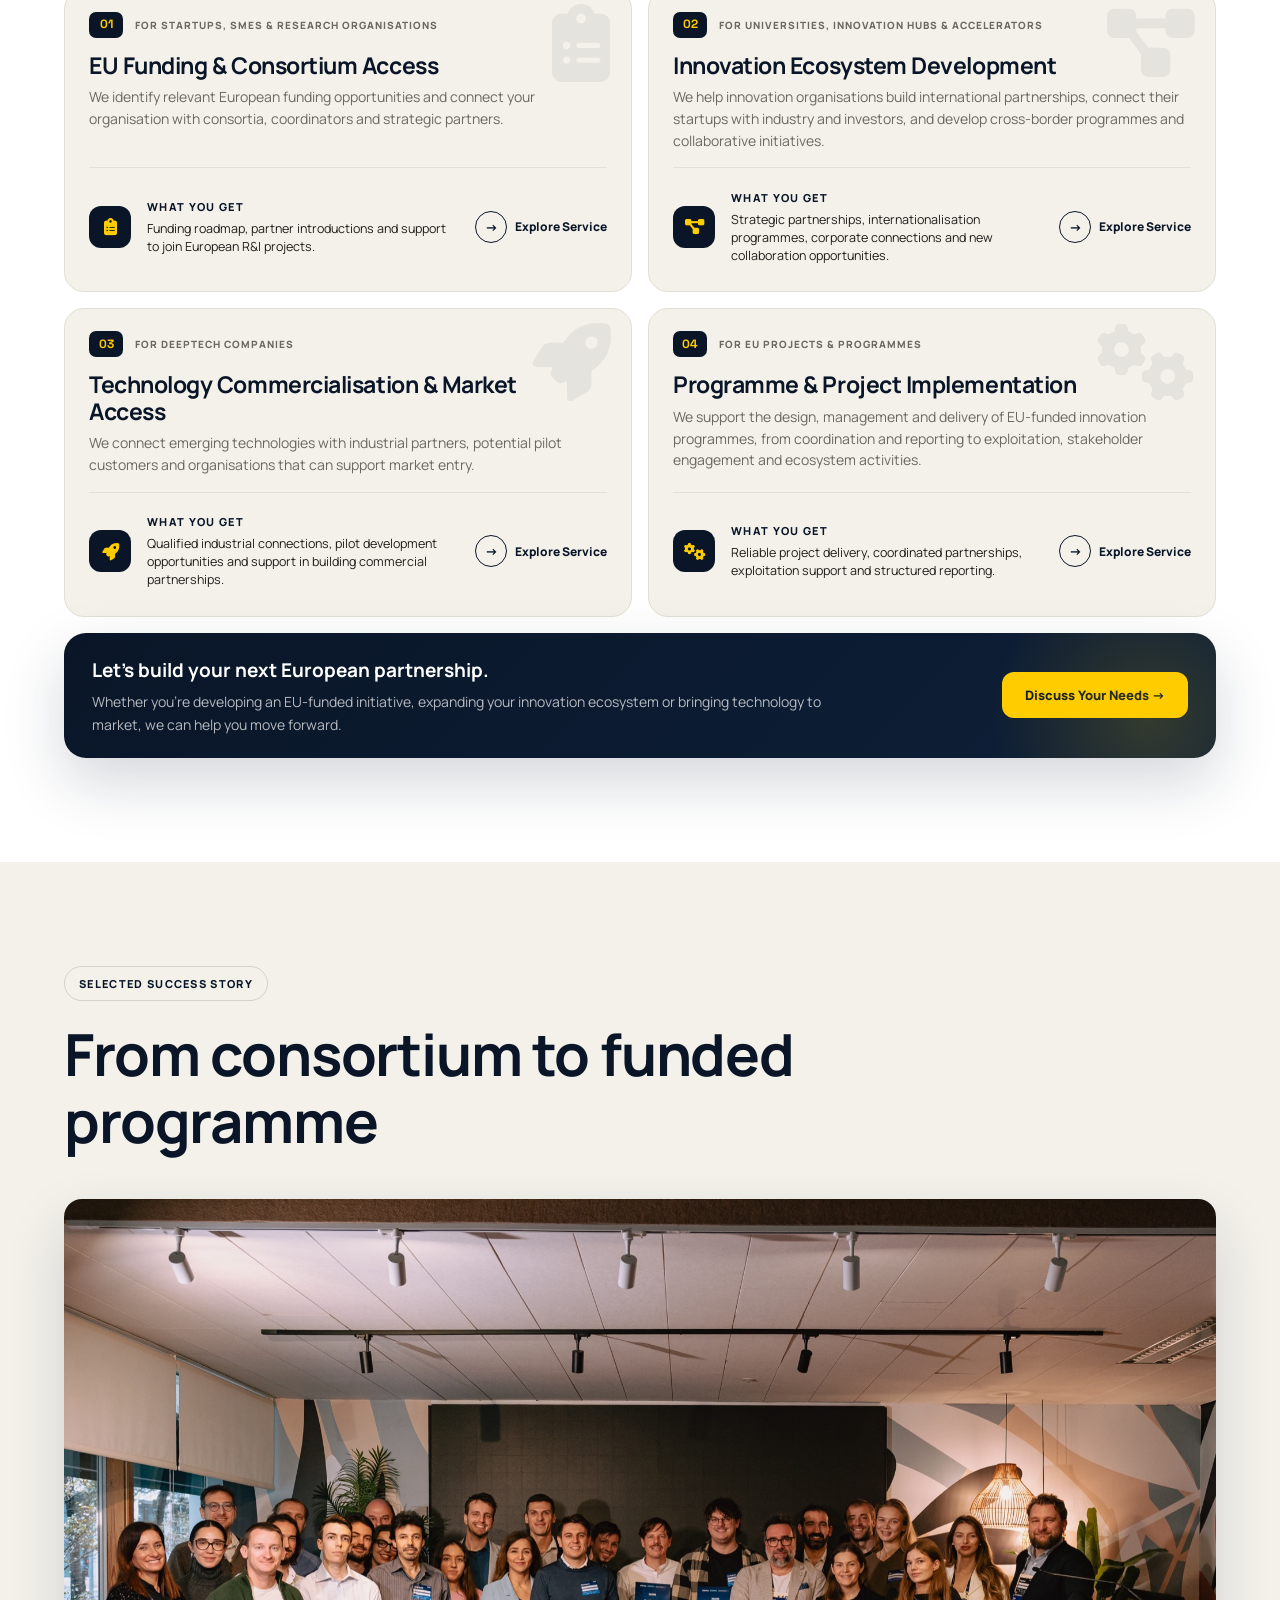
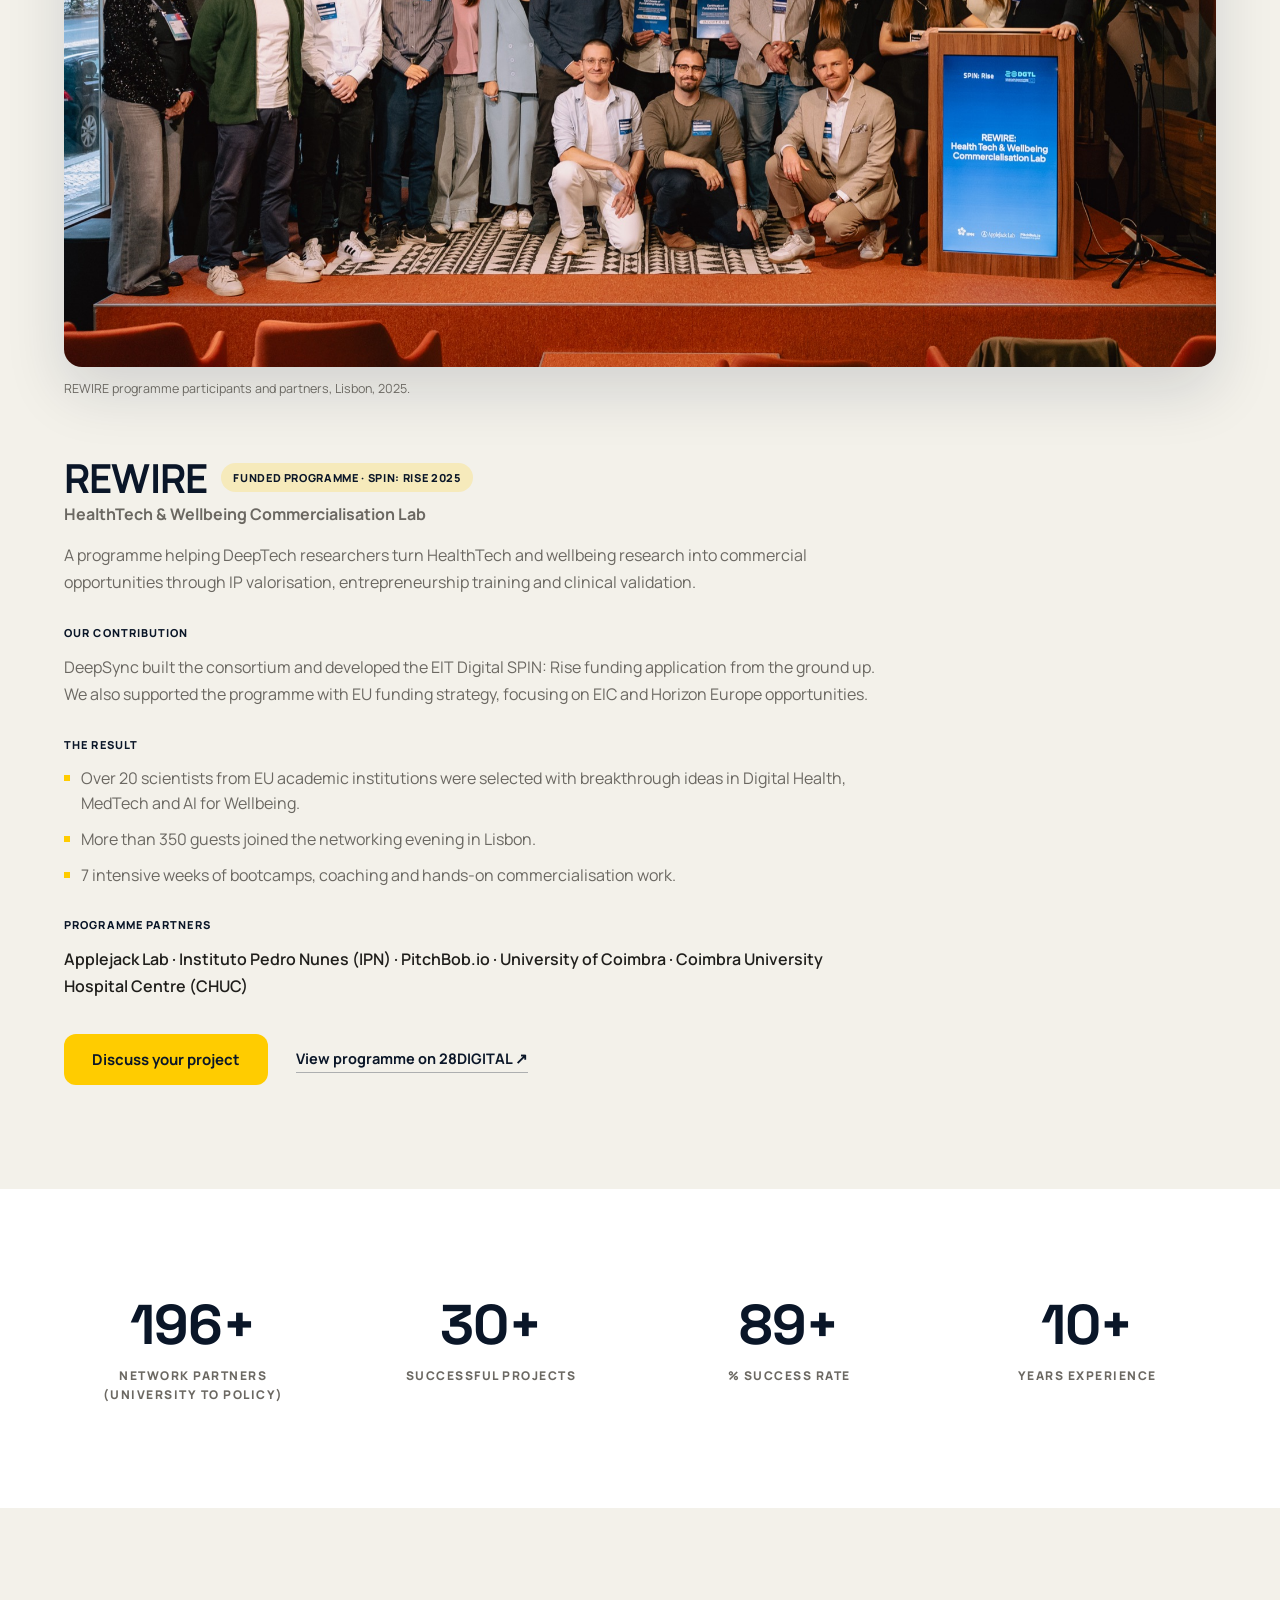
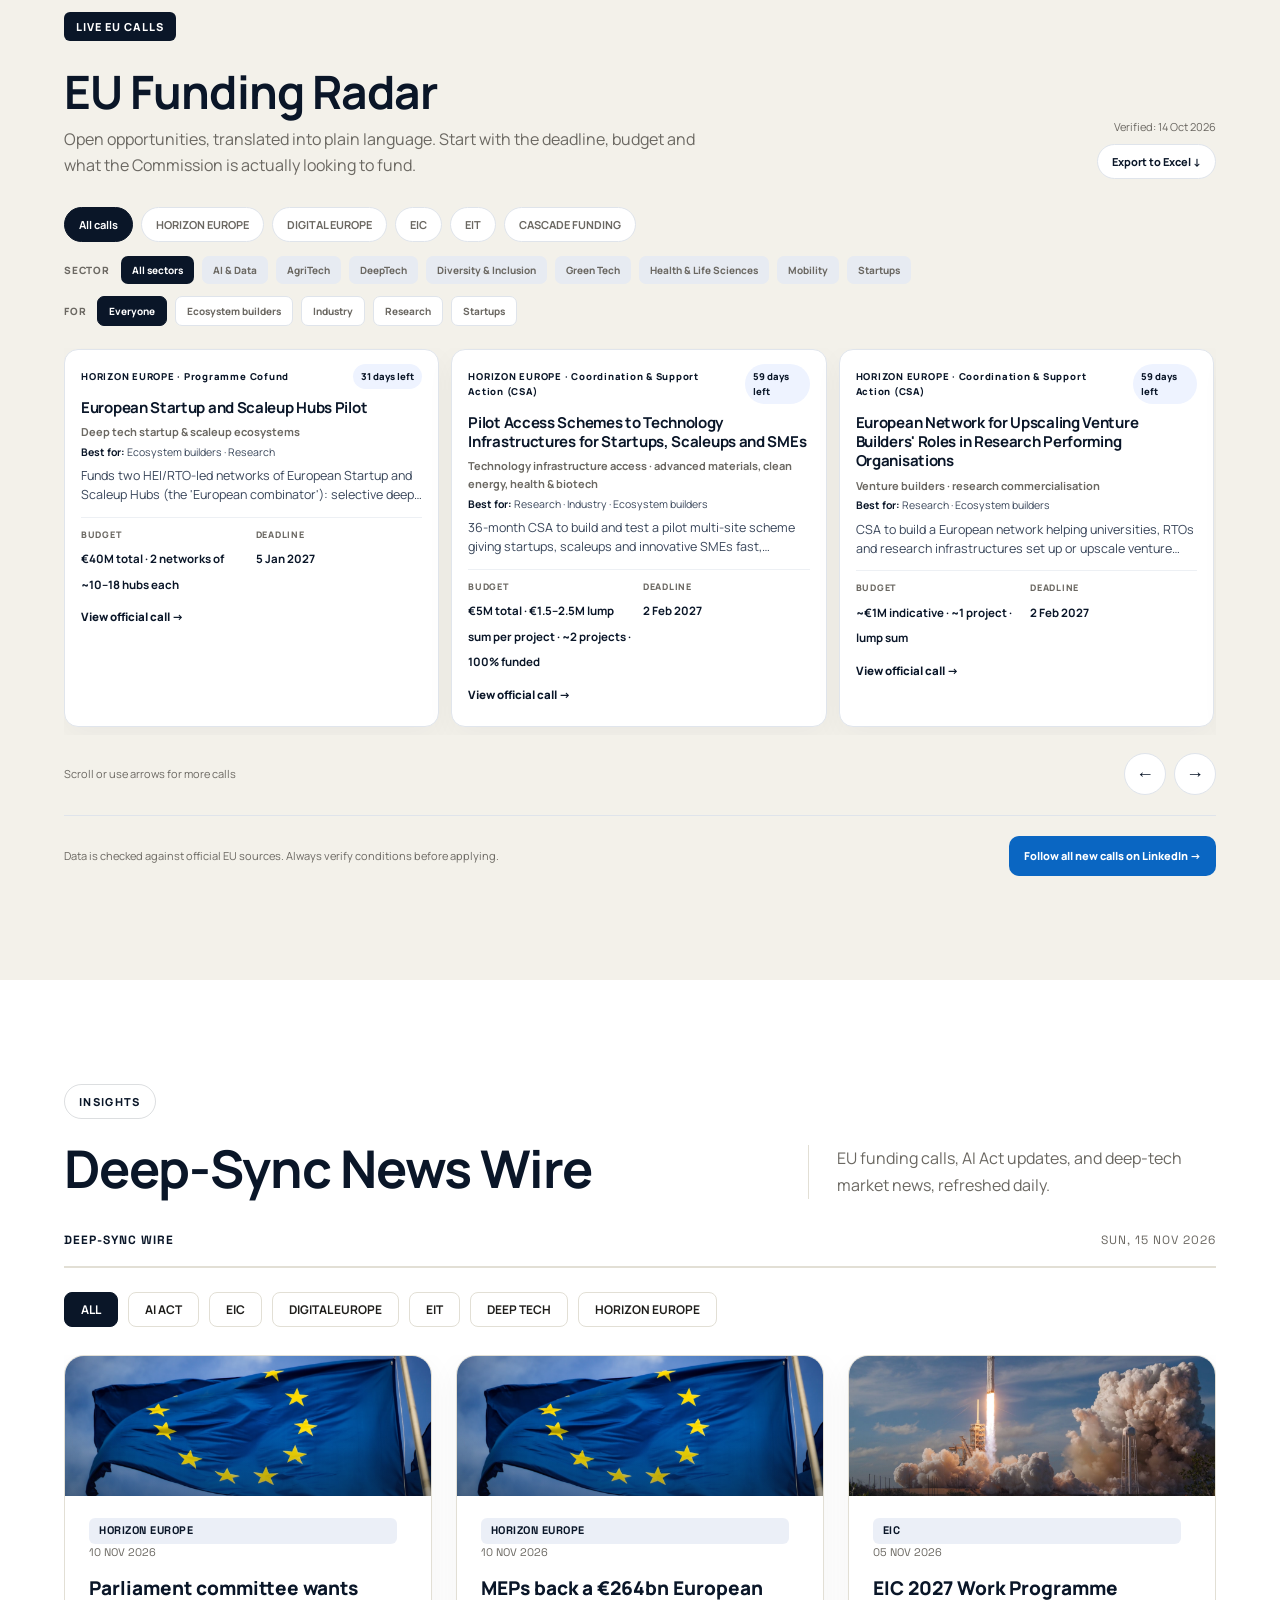
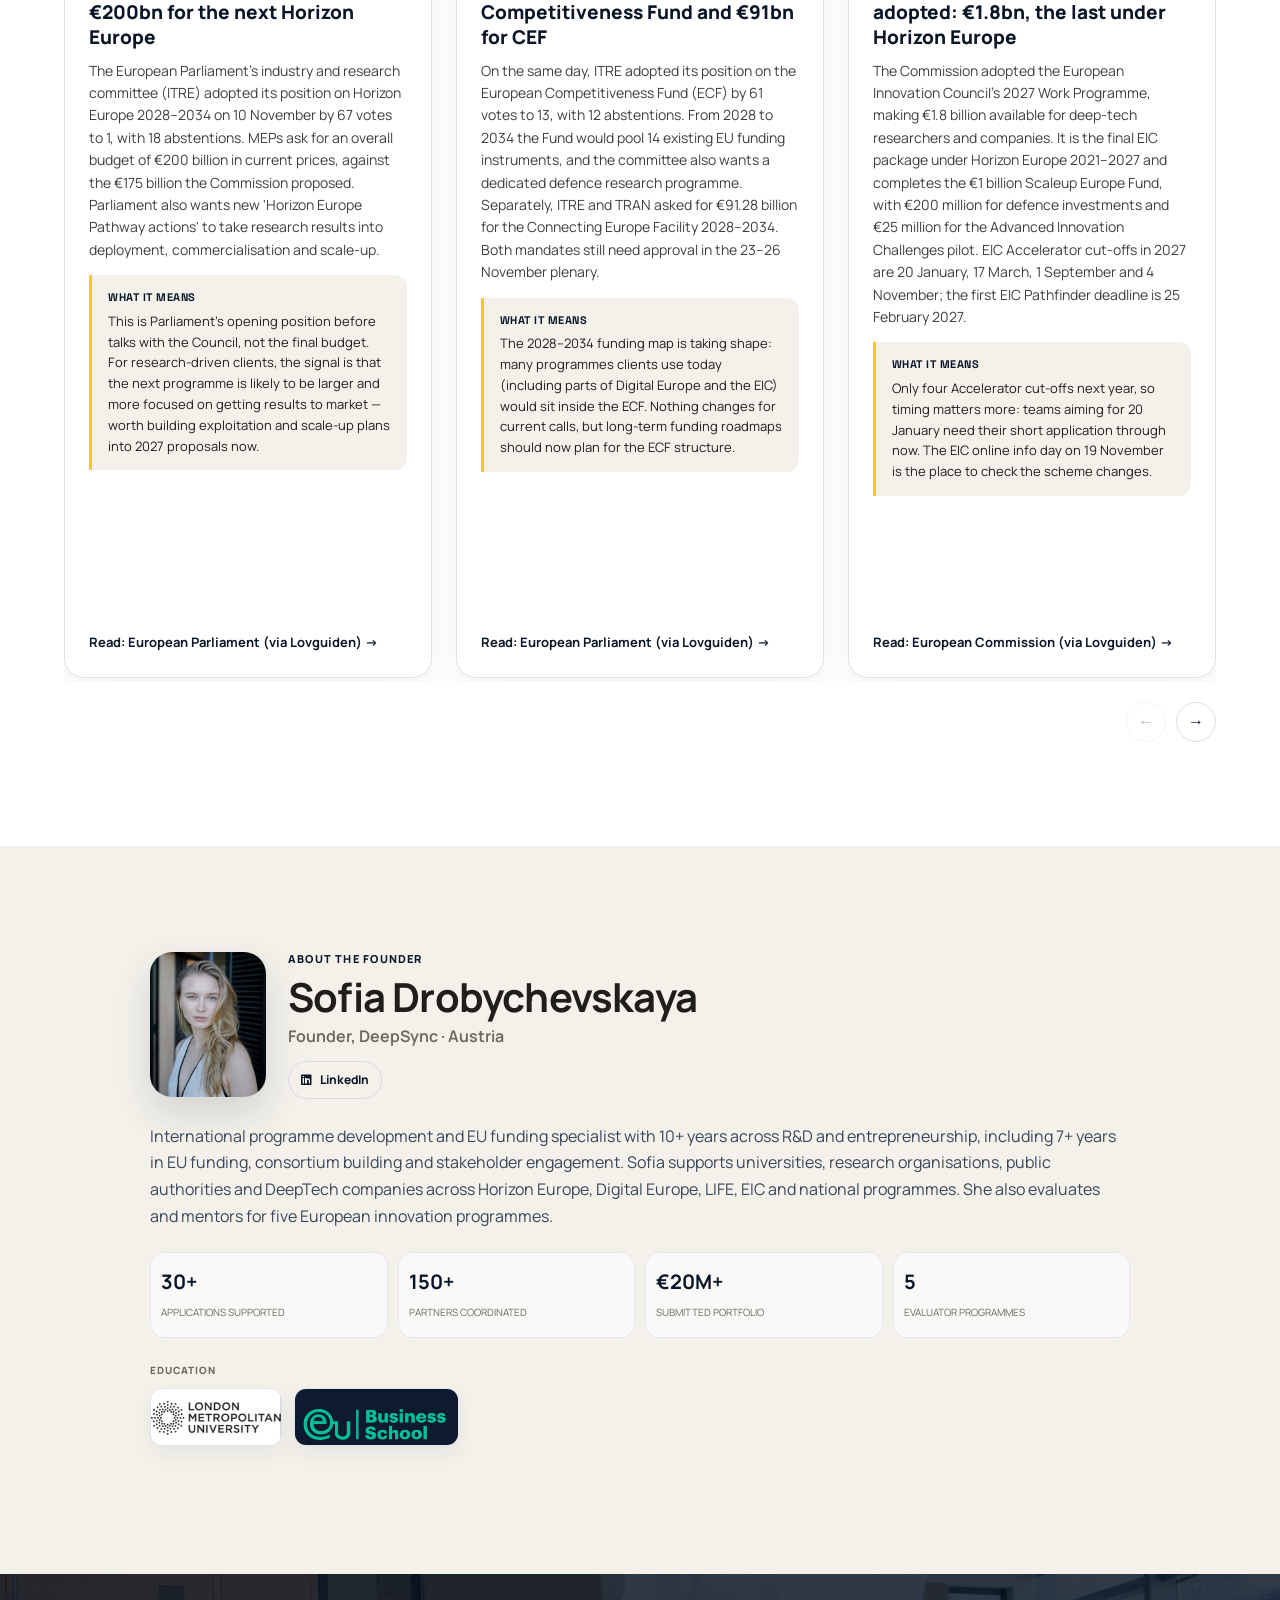
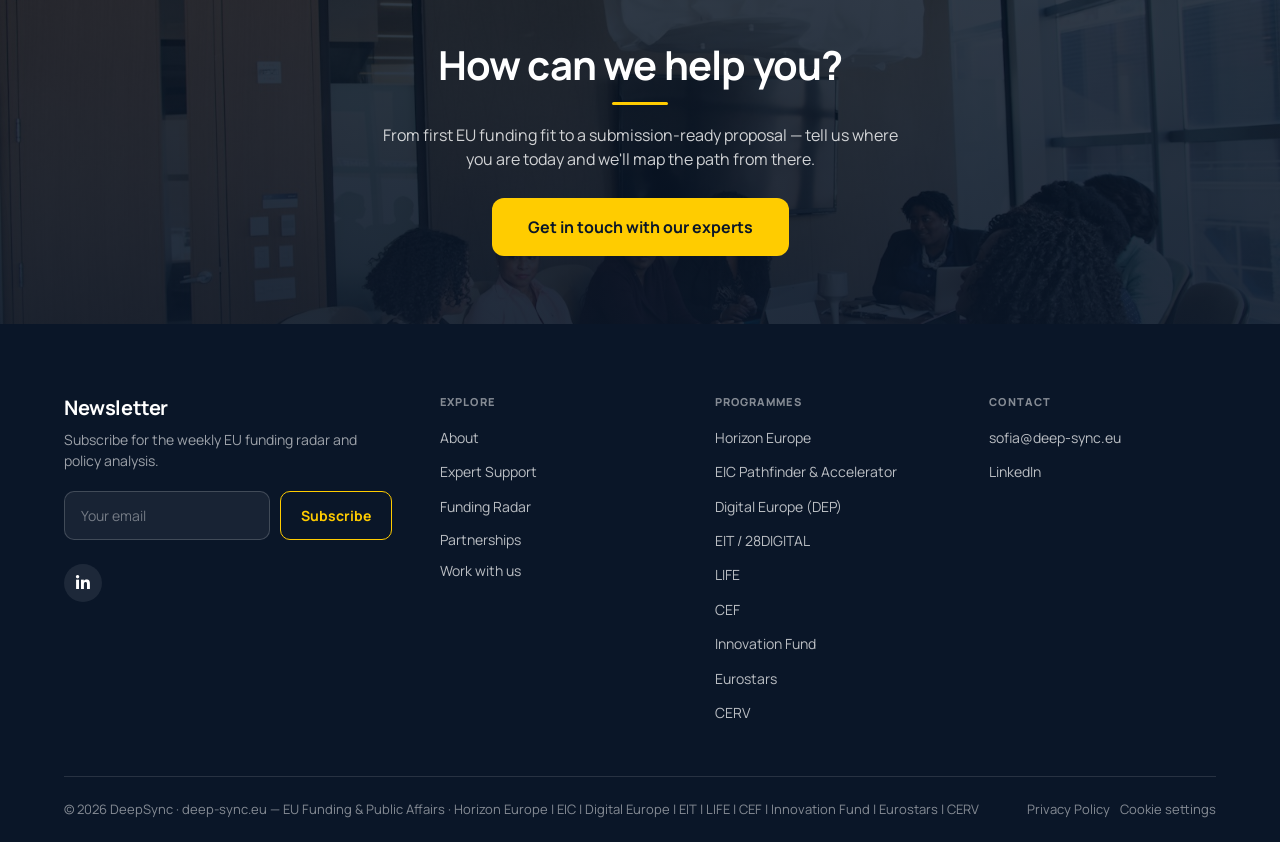
==== commit 89fc55dd: "fix: uncropped education logos as separate images; add EVBB to proposal collaborations Co-Authored-B" ====
--- a/index.html
+++ b/index.html
@@ -343,9 +343,9 @@
         .founder-education { margin: 0 0 24px; }
         .founder-education-label { margin: 0 0 10px; color: var(--muted); font-size: 10px; font-weight: 800; letter-spacing: .1em; text-transform: uppercase; }
         .education-logos { display: flex; align-items: center; gap: 12px; flex-wrap: wrap; }
-        .education-logo { height: 58px; border: 1px solid #e1e6ed; border-radius: 12px; background-color: #0d1b31; background-image: url('/assets/education-logos-source.png'); background-repeat: no-repeat; box-shadow: 0 8px 20px rgba(15,31,55,.06); }
-        .education-logo-london { width: 148px; background-size: 680px 158px; background-position: -54px -51px; }
-        .education-logo-eu { width: 188px; background-size: 718px 167px; background-position: -235px -53px; }
+        .education-logo { display: block; height: 58px; width: auto; border: 1px solid #e1e6ed; border-radius: 12px; box-shadow: 0 8px 20px rgba(15,31,55,.06); }
+        .education-logo-london { background: #fff; }
+        .education-logo-eu { background: #0d1b31; }
         /* Marquee */
         .network-section { padding: 100px 0; background: #fff; overflow: hidden; }
         .network-row-label { width: min(1180px, calc(100% - 40px)); margin: 18px auto 9px; color: var(--primary); font-size: 11px; font-weight: 800; letter-spacing: .09em; text-transform: uppercase; }
@@ -727,6 +727,7 @@
                 <div class="wordmark">Sploro<small>Innovation funding</small></div>
                 <div class="wordmark">28DIGITAL<small>European digital ecosystem</small></div>
                 <div class="wordmark">Energy Storage Europe Association<small>European industry &amp; policy network</small></div>
+                <div class="wordmark">EVBB<small>European vocational training network</small></div>
             </div>
             <p class="collaboration-disclaimer">Organisation names are shown solely to identify past proposal or consortium work. No endorsement, sponsorship or formal institutional partnership is implied.</p>
         </div>
@@ -977,8 +978,8 @@
                     <div class="founder-education" aria-label="Education">
                         <p class="founder-education-label">Education</p>
                         <div class="education-logos">
-                            <div class="education-logo education-logo-london" role="img" aria-label="London Metropolitan University"></div>
-                            <div class="education-logo education-logo-eu" role="img" aria-label="EU Business School"></div>
+                            <img class="education-logo education-logo-london" src="/assets/images/edu-london-met.png" alt="London Metropolitan University" width="212" height="91">
+                            <img class="education-logo education-logo-eu" src="/assets/images/edu-eu-business-school.png" alt="EU Business School" width="320" height="110">
                         </div>
                     </div>
                 </div>
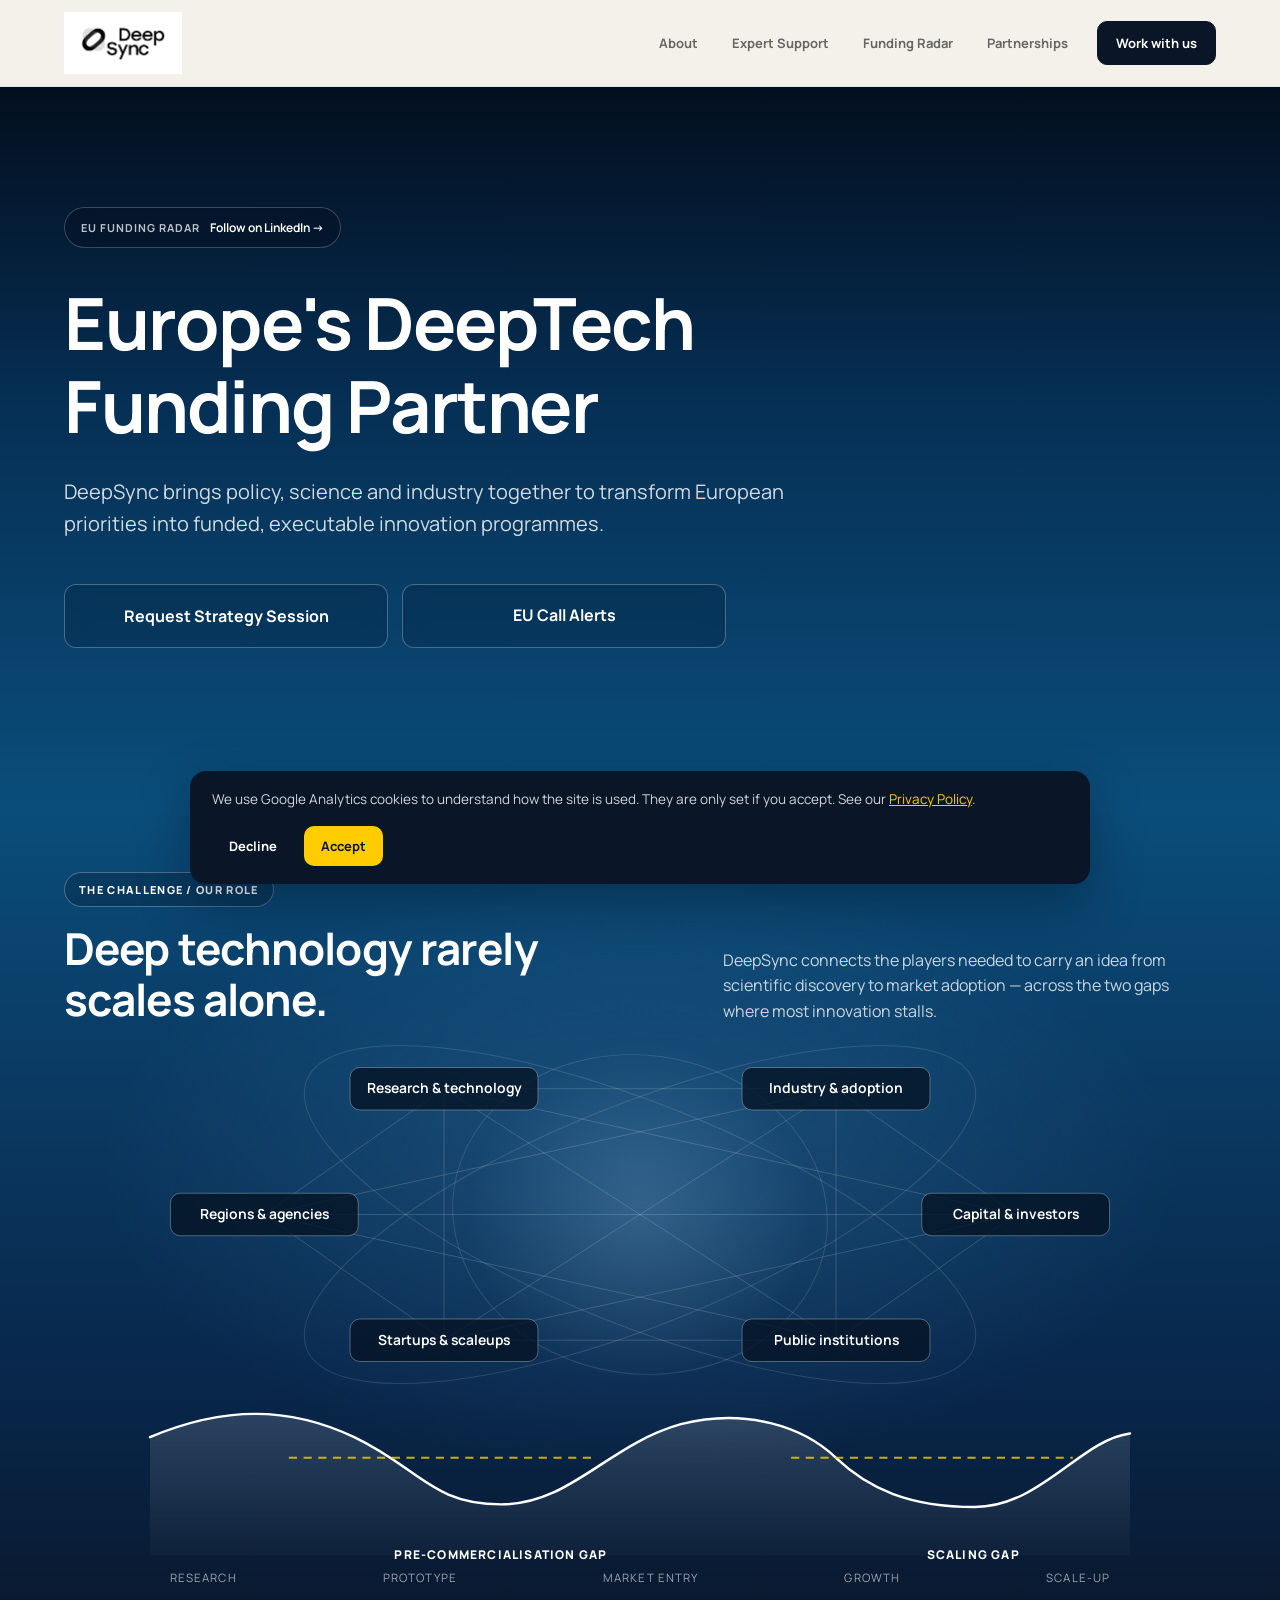
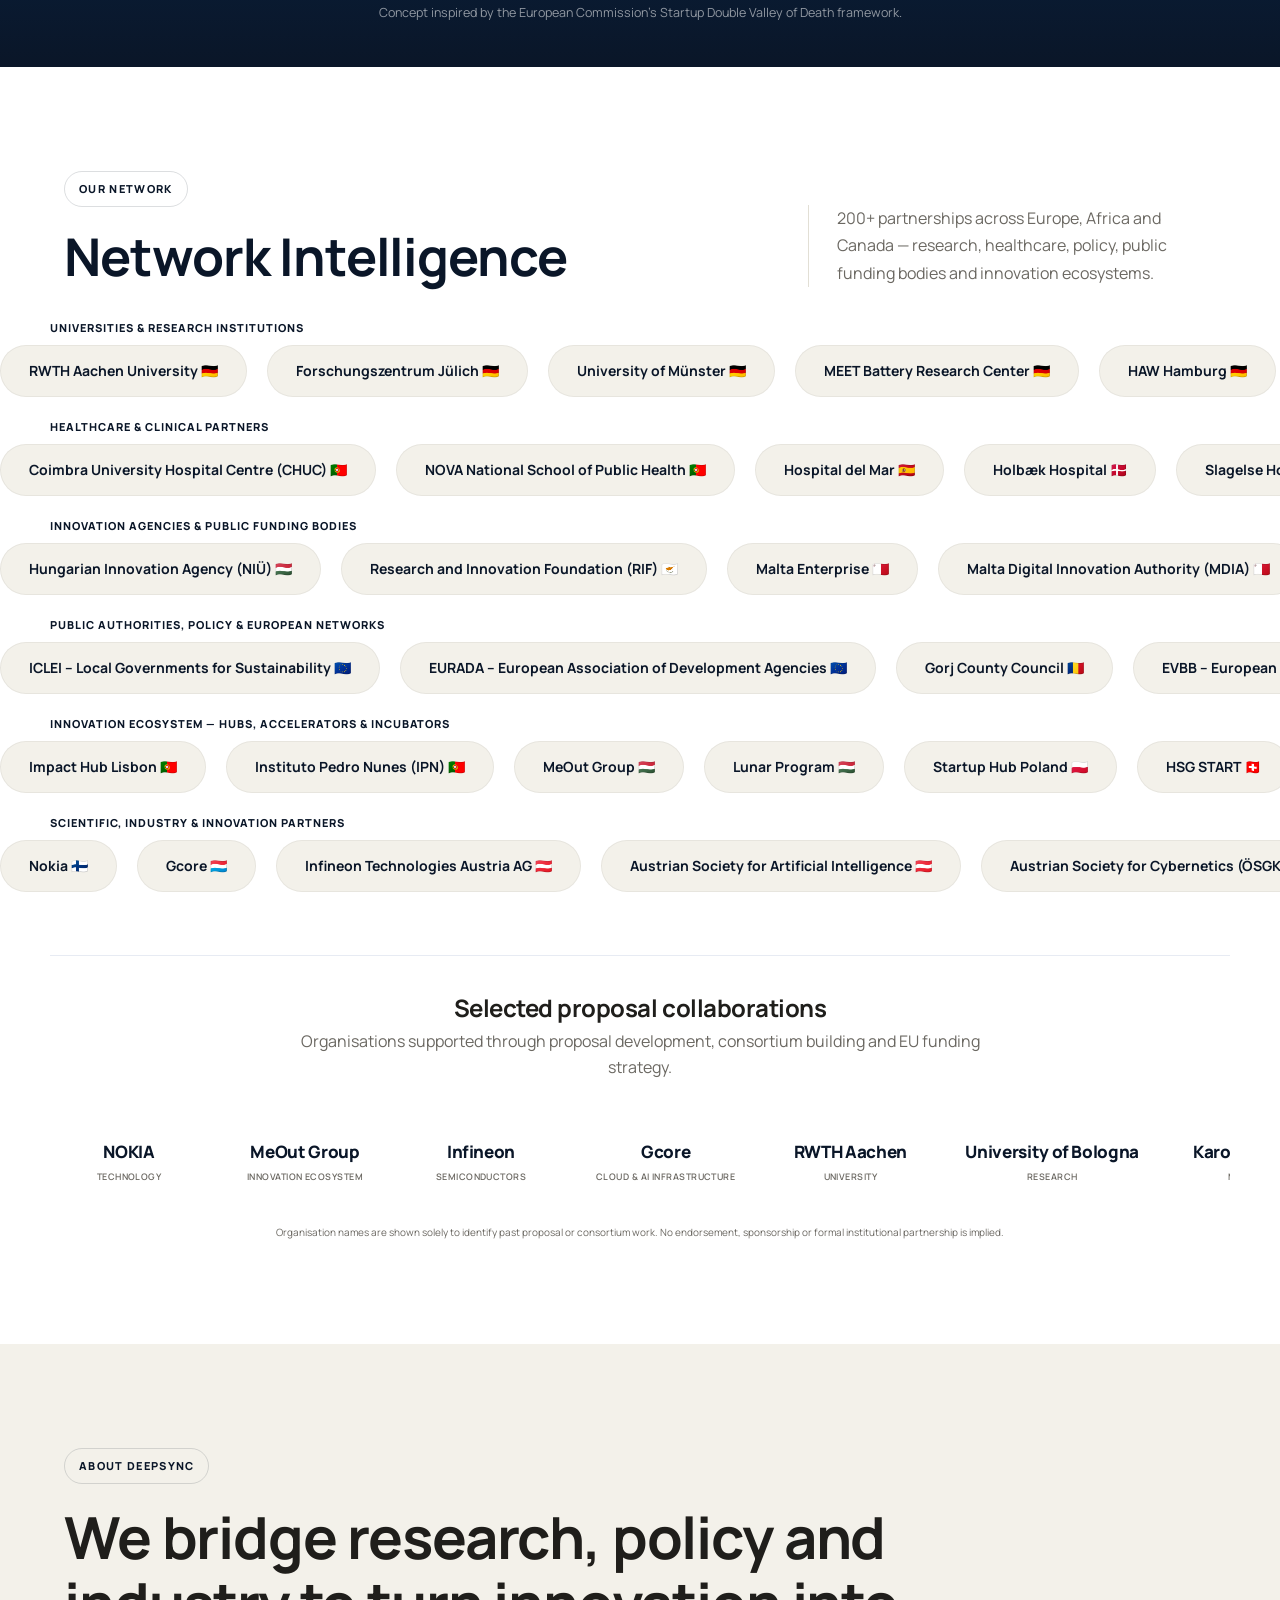
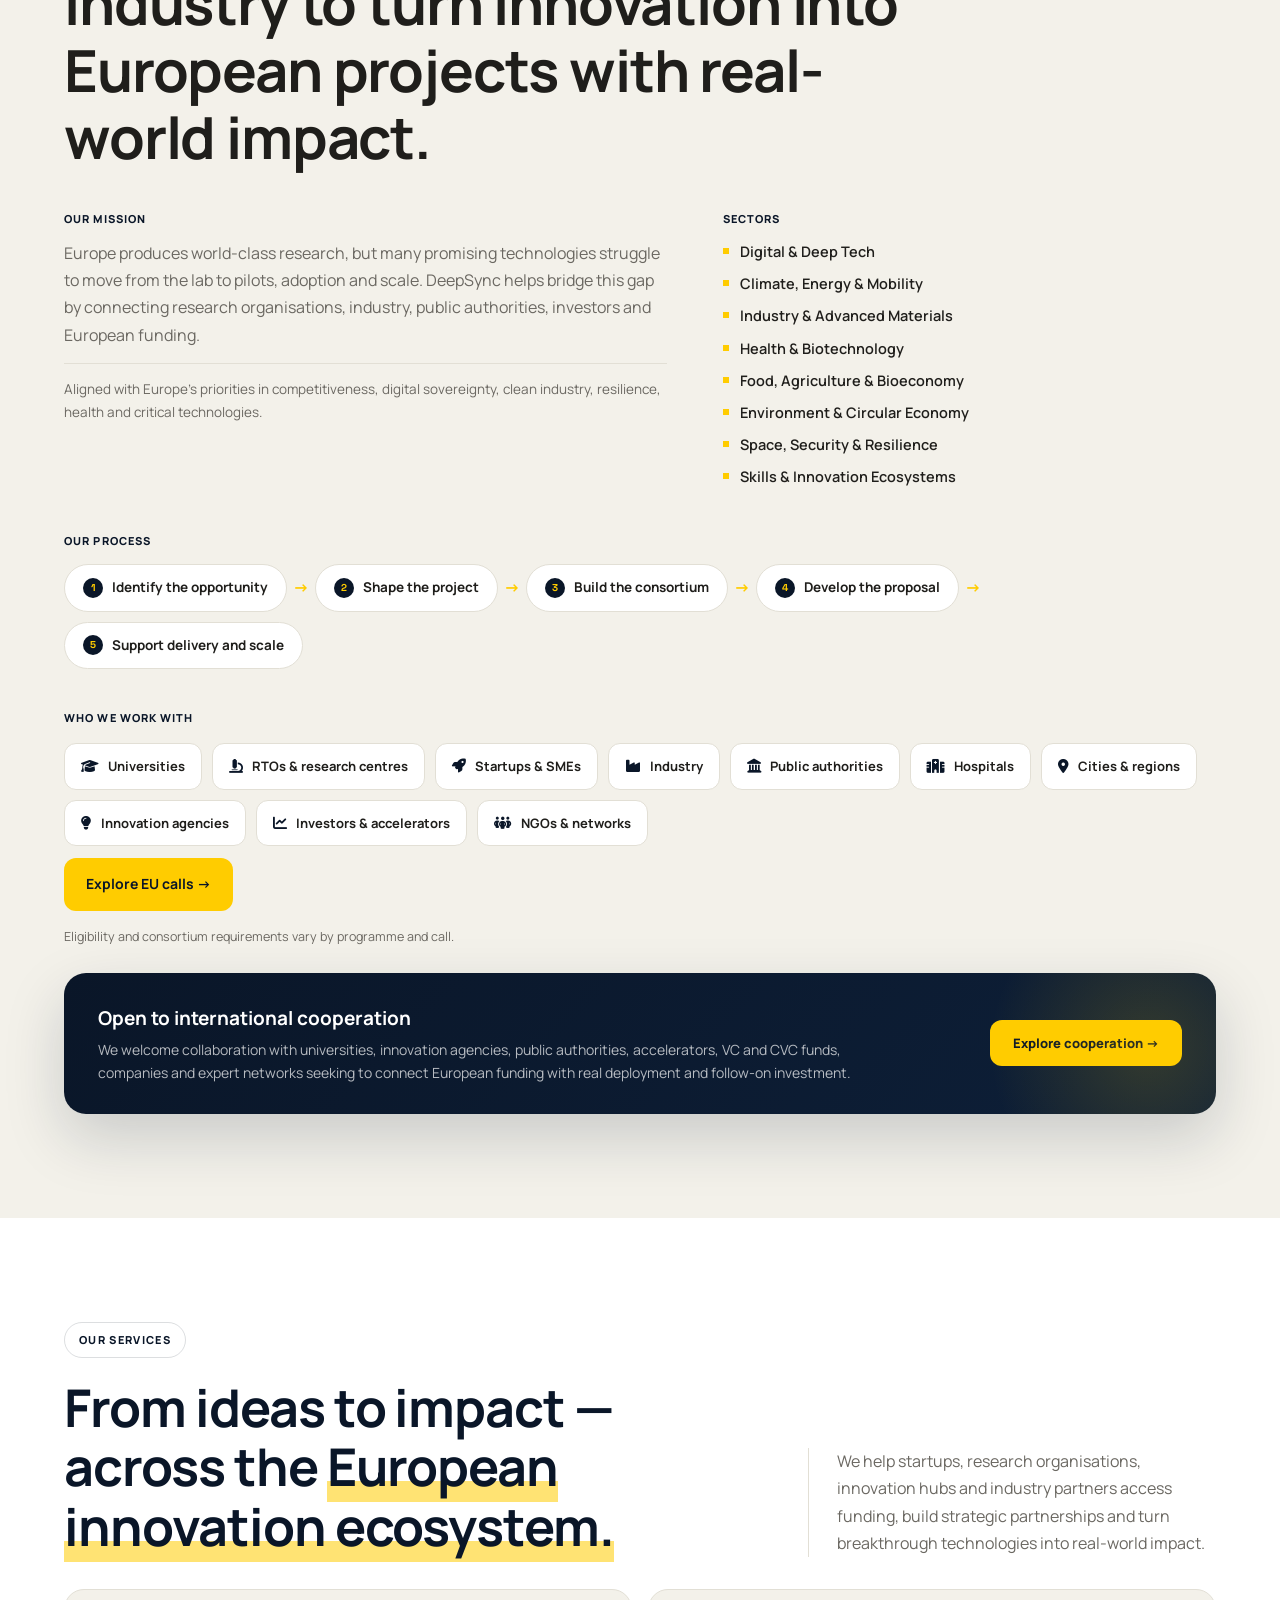
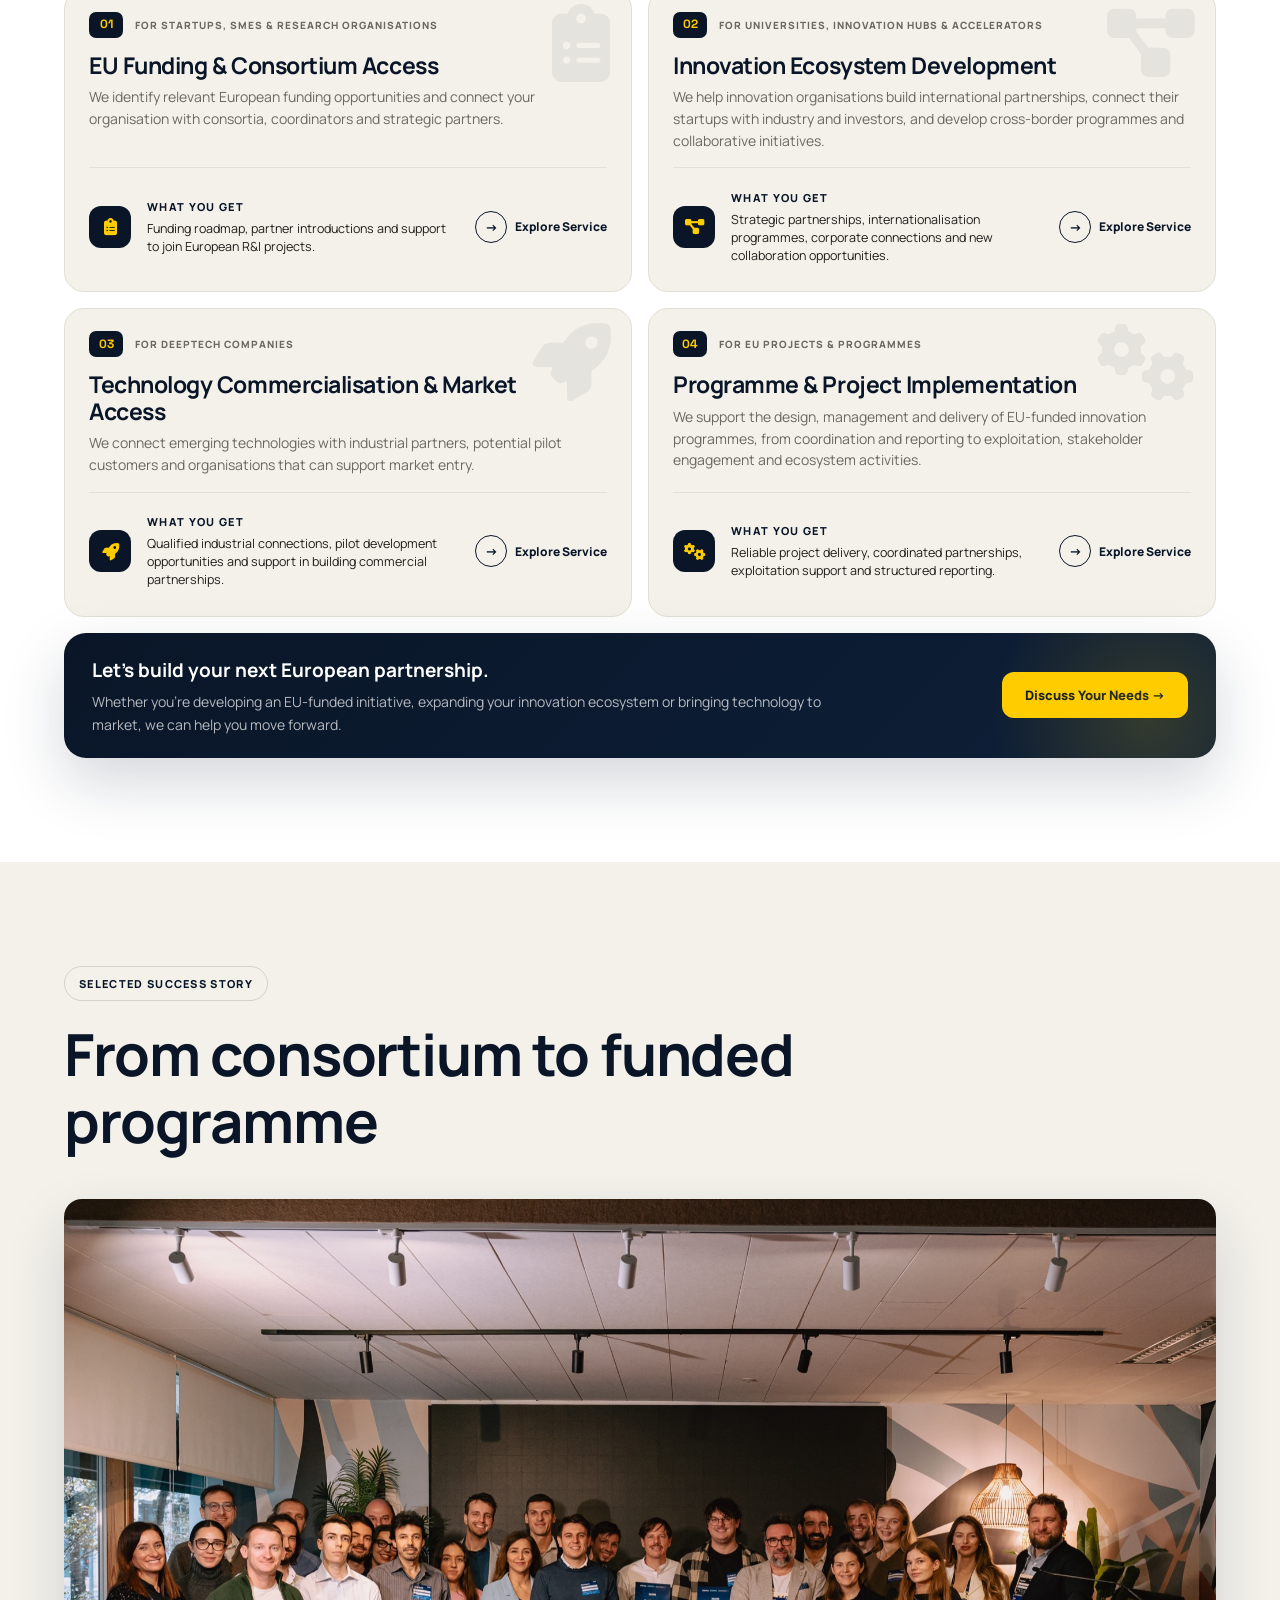
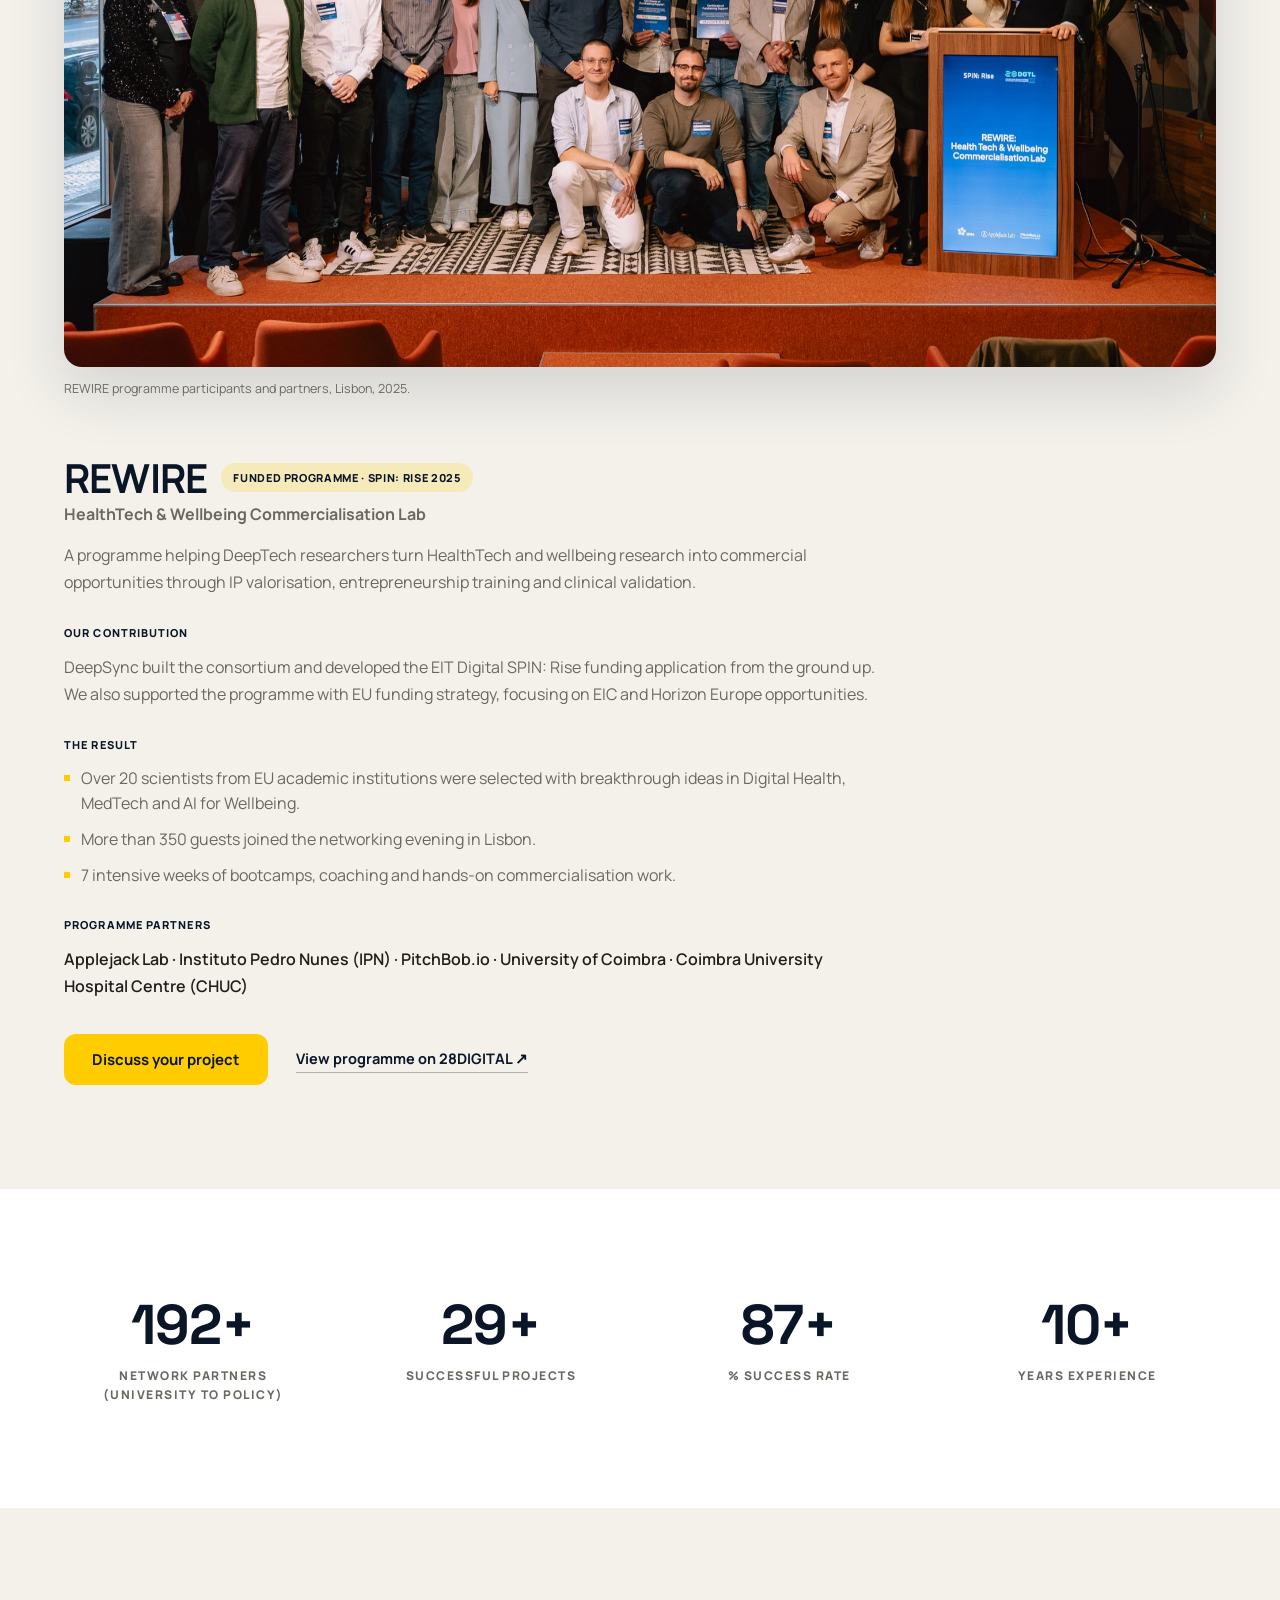
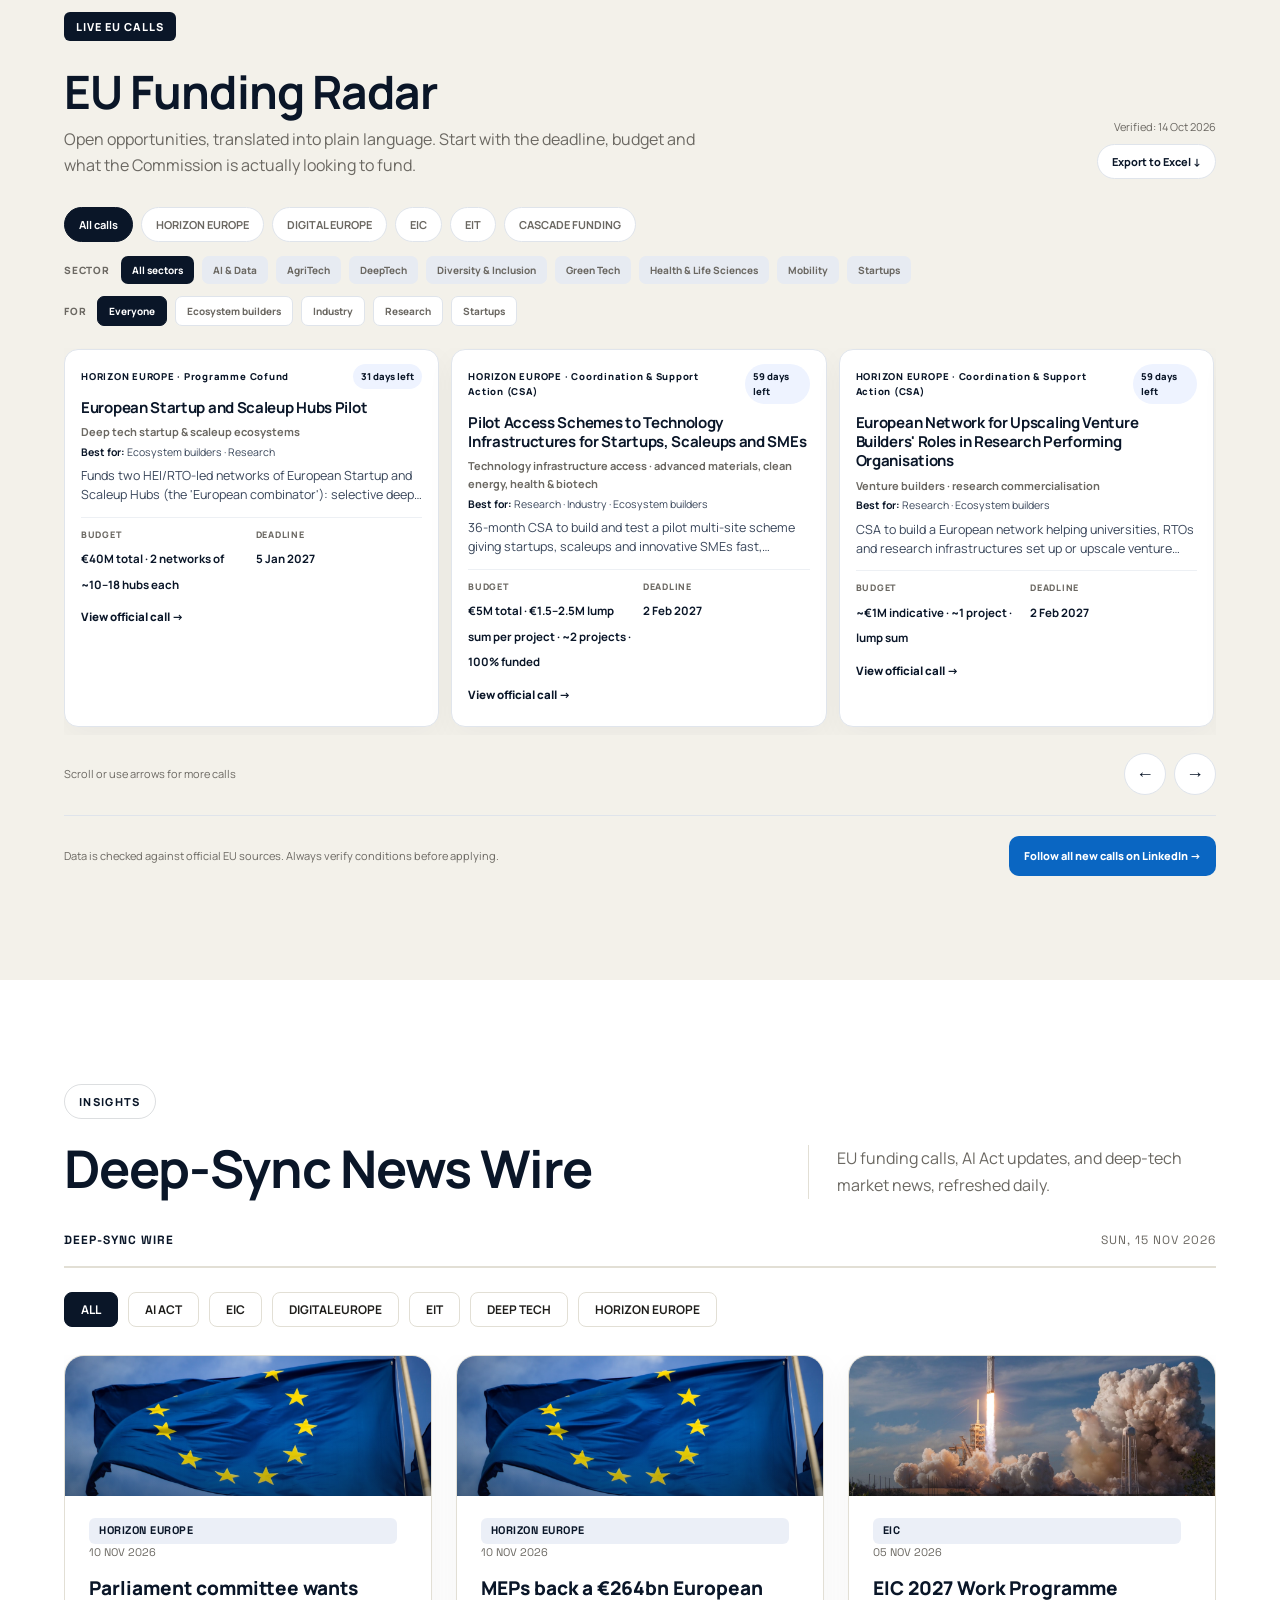
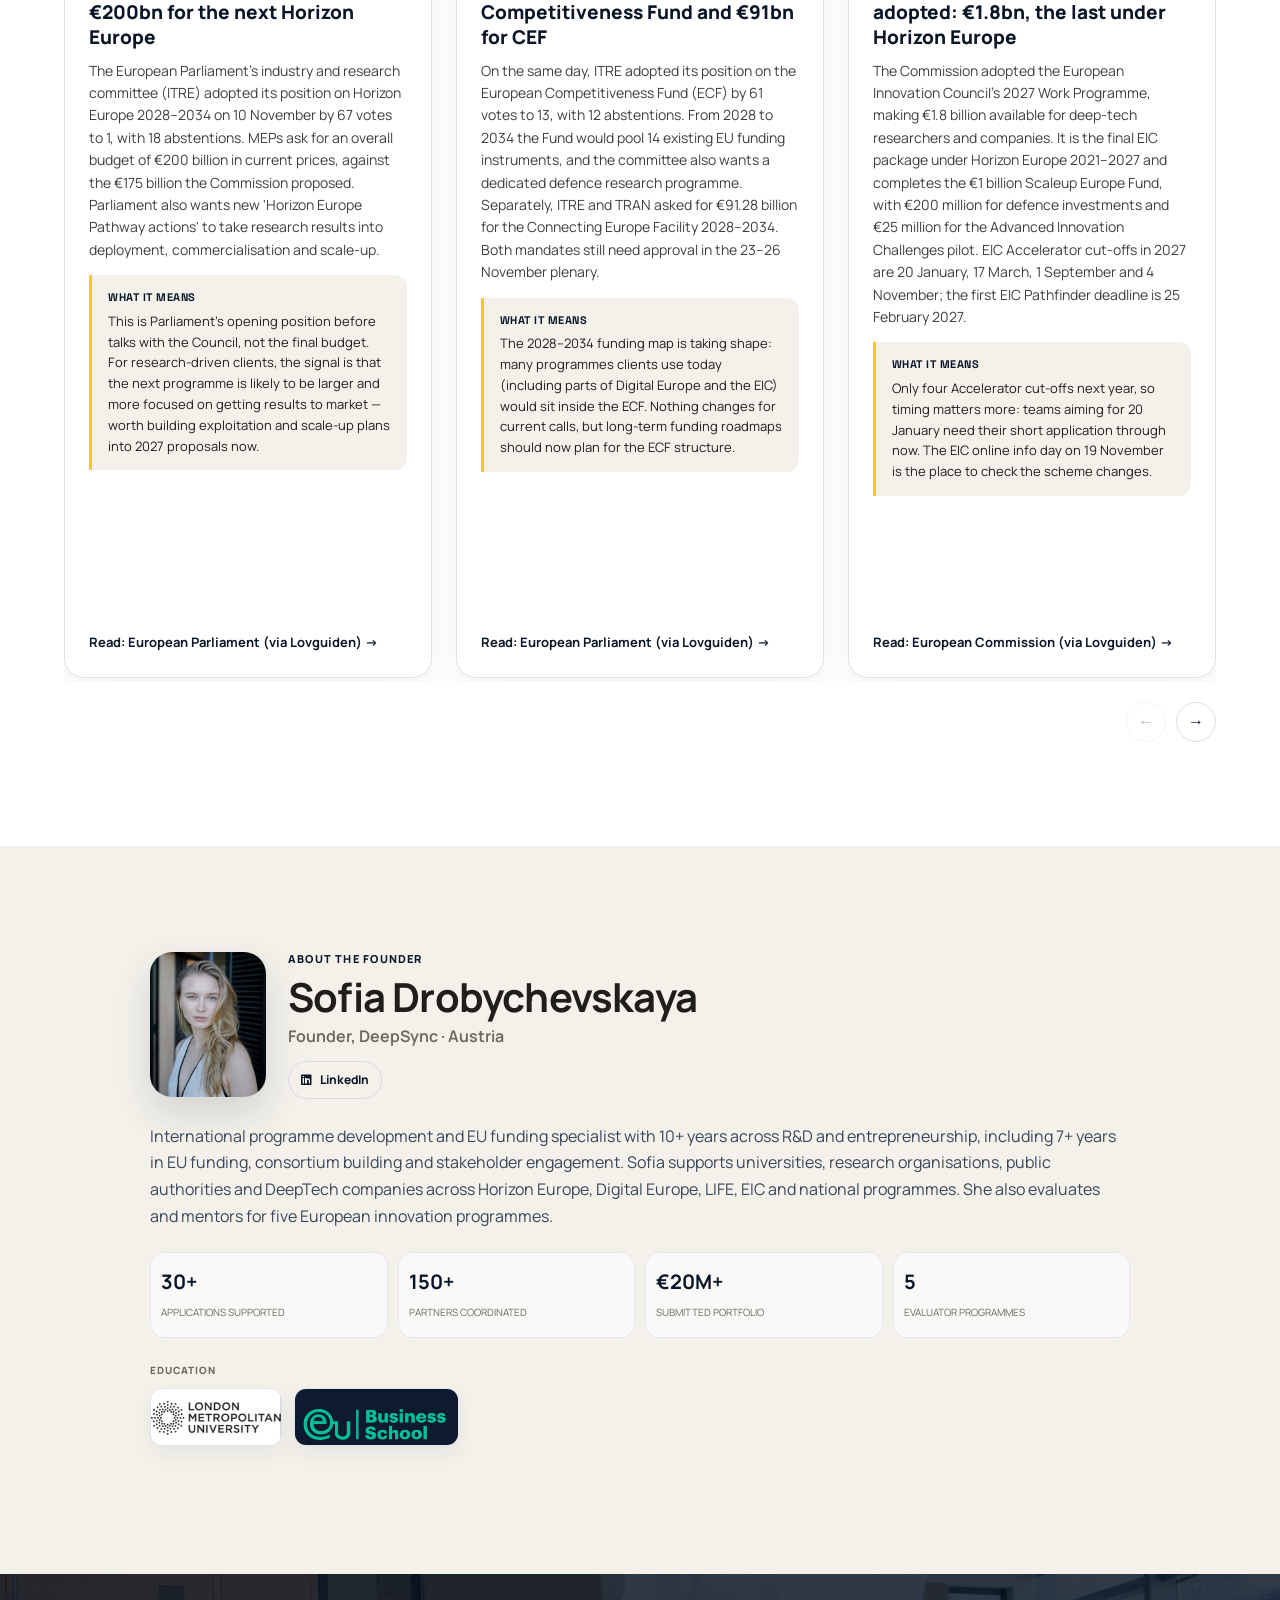
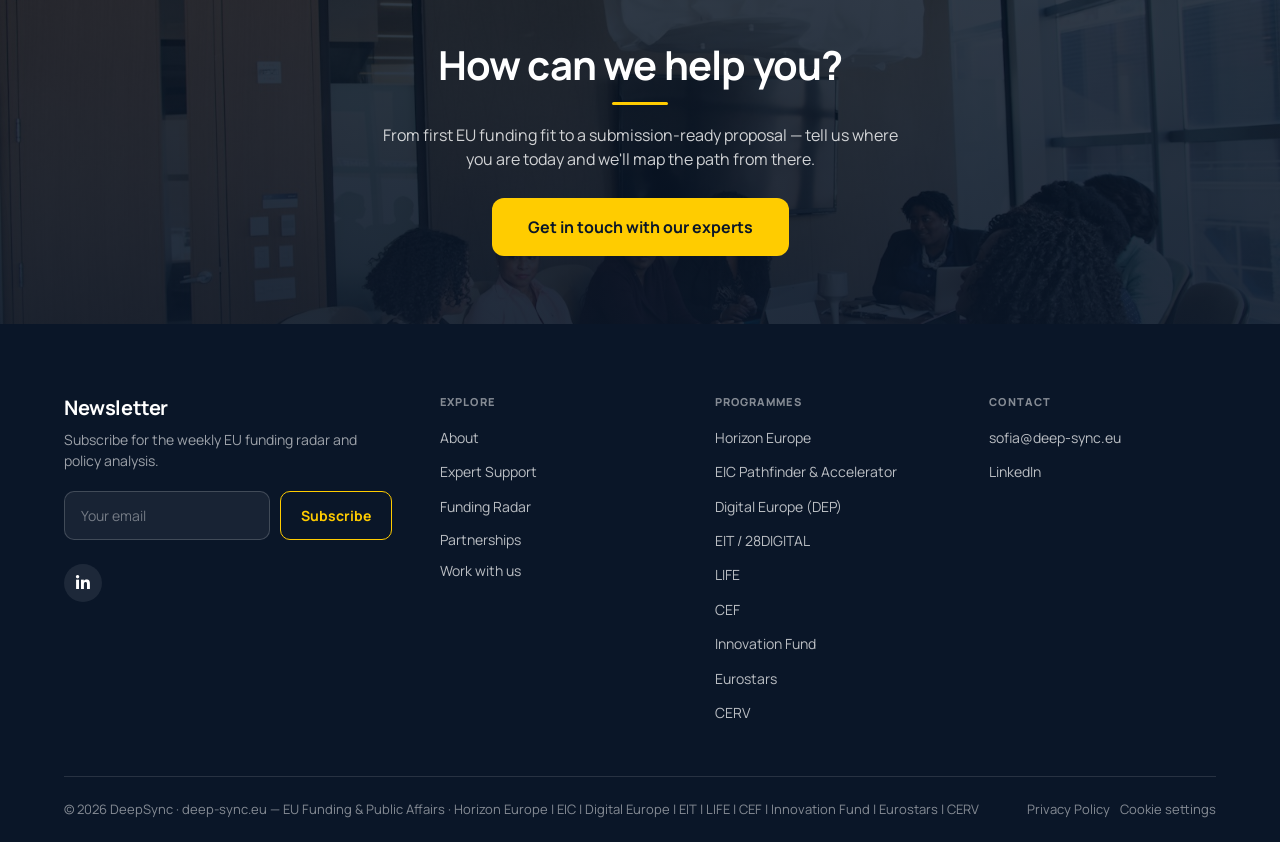
==== commit 9d1d466a: "network: remove 21 partner pills Co-Authored-By: Claude Sonnet 5.5 <noreply@anthropic.com>" ====
--- a/index.html
+++ b/index.html
@@ -653,7 +653,6 @@
             <div class="partner-pill">Energy Storage Europe Association 🇪🇺</div>
             <div class="partner-pill">Association for Vertical Farming 🇩🇪</div>
             <div class="partner-pill">Kerry County Council 🇮🇪</div>
-            <div class="partner-pill">Rise Europe 🇪🇺</div>
             <div class="partner-pill">EU-Startups 🇪🇸</div>
             <div class="partner-pill">DeepTech Alliance 🇪🇺</div>
         </div></div>
@@ -664,36 +663,16 @@
             <div class="partner-pill">MeOut Group 🇭🇺</div>
             <div class="partner-pill">Lunar Program 🇭🇺</div>
             <div class="partner-pill">Startup Hub Poland 🇵🇱</div>
-            <div class="partner-pill">OIC Lublin 🇵🇱</div>
-            <div class="partner-pill">AKCES NCBR 🇵🇱</div>
-            <div class="partner-pill">Switzerland Innovation Hub 🇨🇭</div>
             <div class="partner-pill">HSG START 🇨🇭</div>
             <div class="partner-pill">SpinLab Group / SpinLab 🇩🇪</div>
-            <div class="partner-pill">RootCamp 🇩🇪</div>
-            <div class="partner-pill">ExciteLab 🇩🇪</div>
-            <div class="partner-pill">Potsdam Science Park 🇩🇪</div>
             <div class="partner-pill">UnternehmerTUM 🇩🇪</div>
             <div class="partner-pill">SmiLe Venture Hub 🇸🇪</div>
-            <div class="partner-pill">Arctic Business Incubator 🇸🇪</div>
-            <div class="partner-pill">Eurasanté 🇫🇷</div>
-            <div class="partner-pill">Hello Tomorrow 🇫🇷</div>
-            <div class="partner-pill">STEP-C 🇬🇷</div>
-            <div class="partner-pill">Technology Park Ljubljana 🇸🇮</div>
-            <div class="partner-pill">Ljubljana University Incubator (LUI) 🇸🇮</div>
-            <div class="partner-pill">Tovarna podjemov 🇸🇮</div>
-            <div class="partner-pill">Katapult 🇸🇮</div>
-            <div class="partner-pill">ABC Accelerator 🇸🇮</div>
             <div class="partner-pill">Pomurje Technology Park 🇸🇮</div>
-            <div class="partner-pill">JIC – South Moravian Innovation Centre 🇨🇿</div>
-            <div class="partner-pill">ICT Hub Belgrade 🇷🇸</div>
             <div class="partner-pill">DiHubMT 🇲🇹</div>
             <div class="partner-pill">Tech.mt 🇲🇹</div>
-            <div class="partner-pill">RDI Hub 🇮🇪</div>
             <div class="partner-pill">Prios Kompetanse 🇳🇴</div>
-            <div class="partner-pill">DTU Science Park 🇩🇰</div>
             <div class="partner-pill">PoliHub 🇮🇹</div>
             <div class="partner-pill">YES!Delft 🇳🇱</div>
-            <div class="partner-pill">Technoport Luxembourg 🇱🇺</div>
             <div class="partner-pill">Fomento de San Sebastián 🇪🇸</div>
         </div></div>
         <div class="network-row-label">Scientific, Industry &amp; Innovation Partners</div>
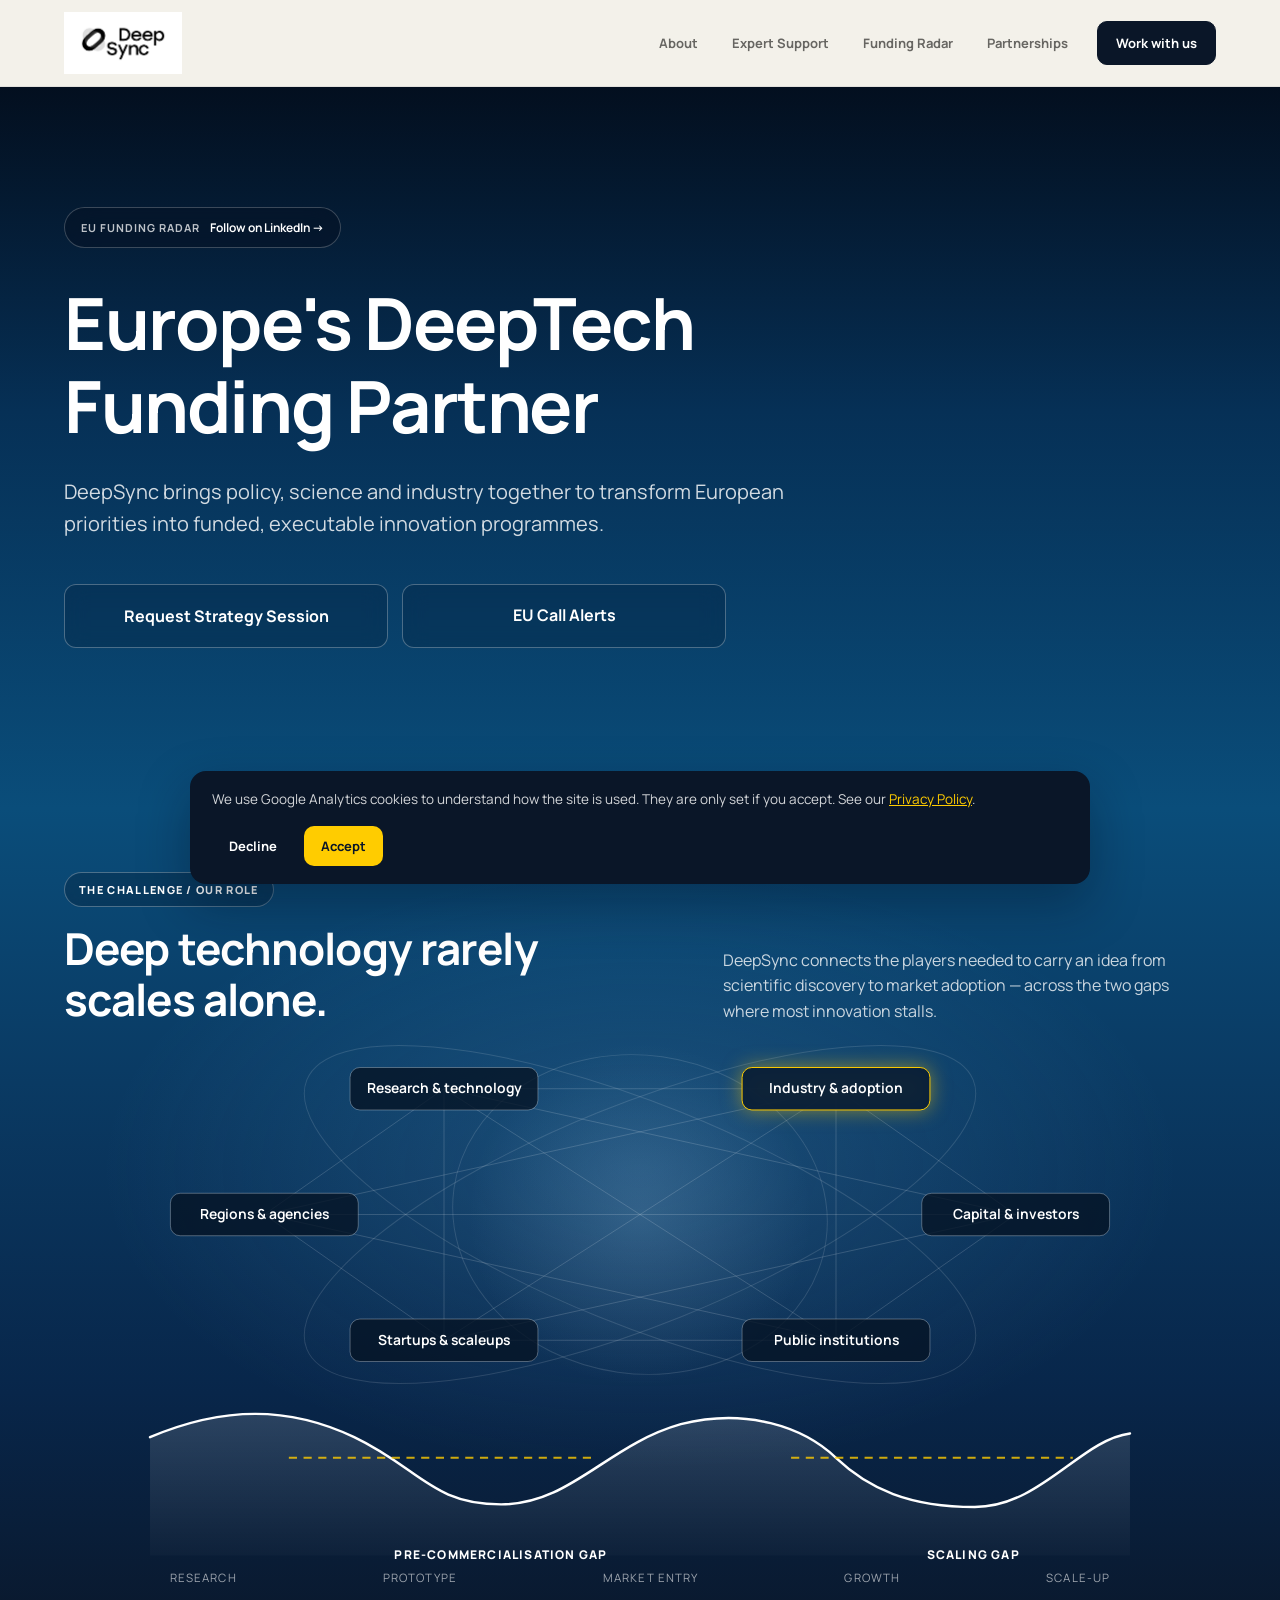
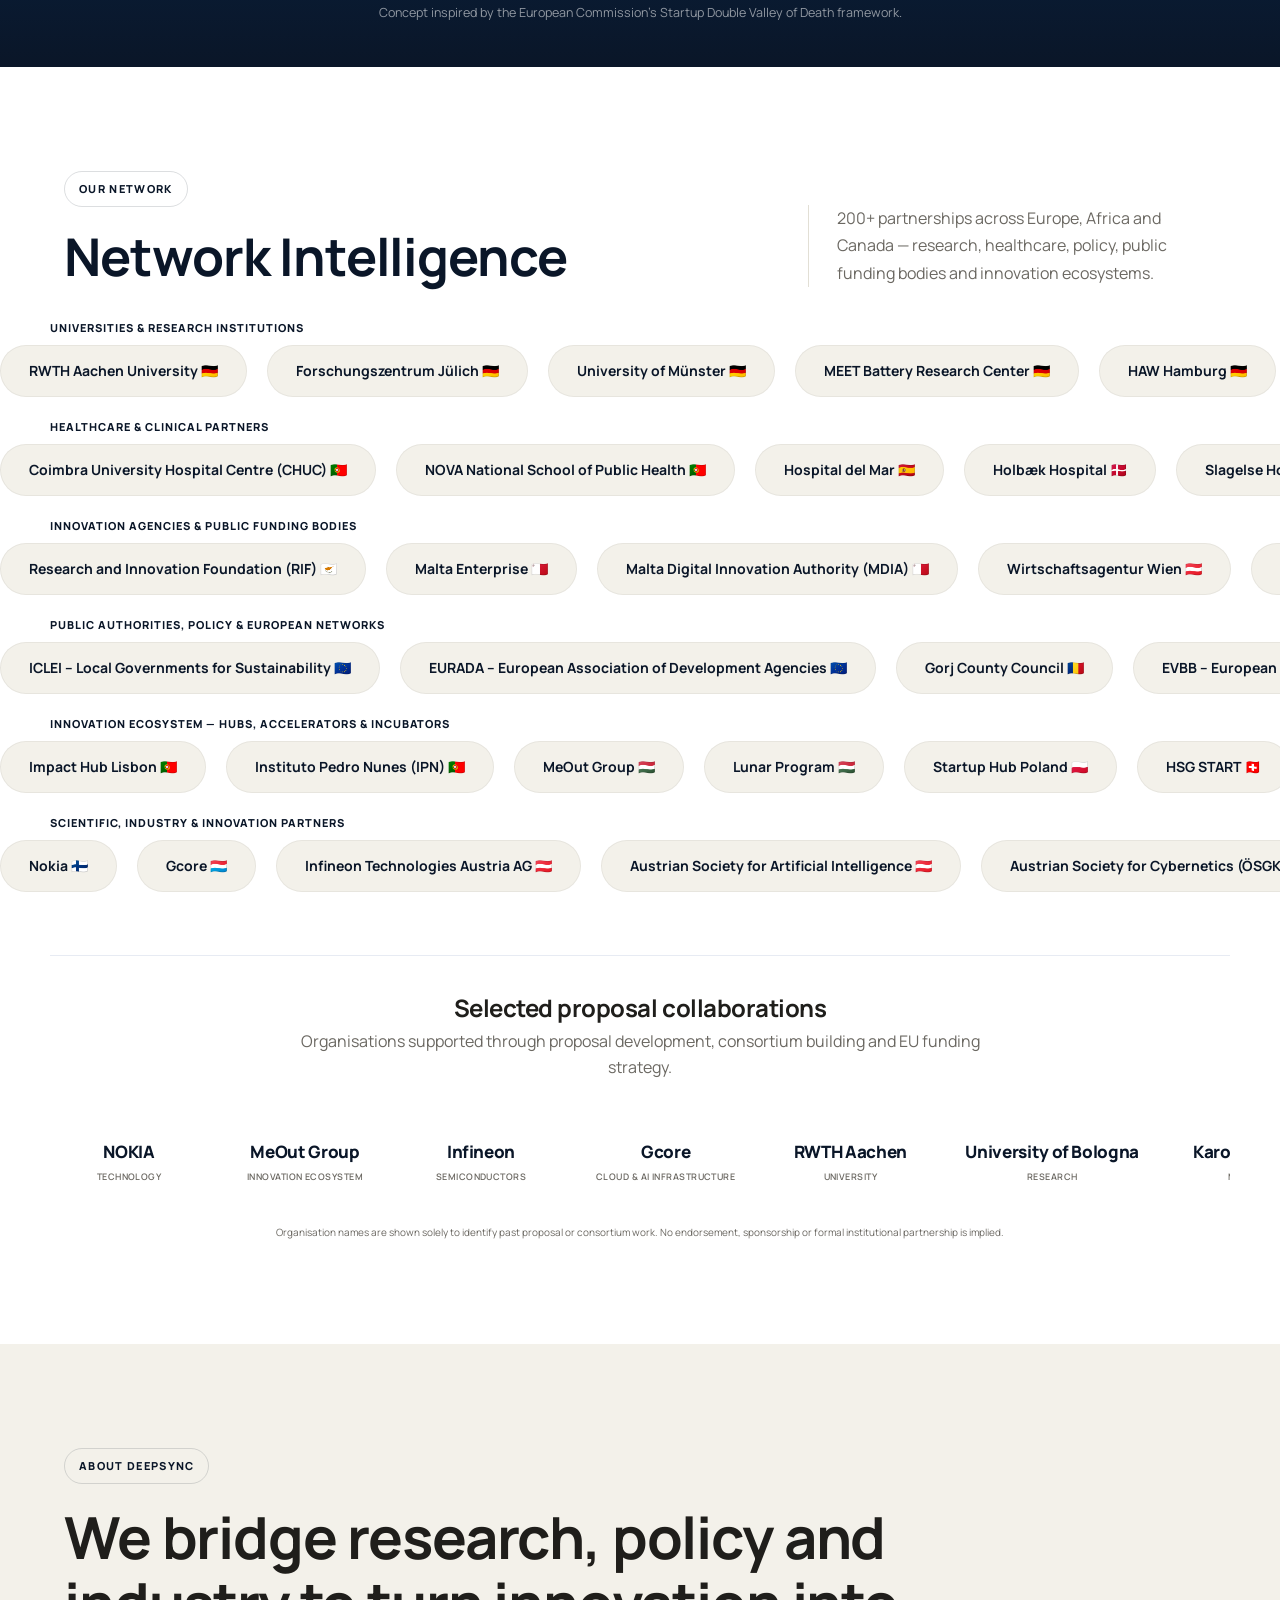
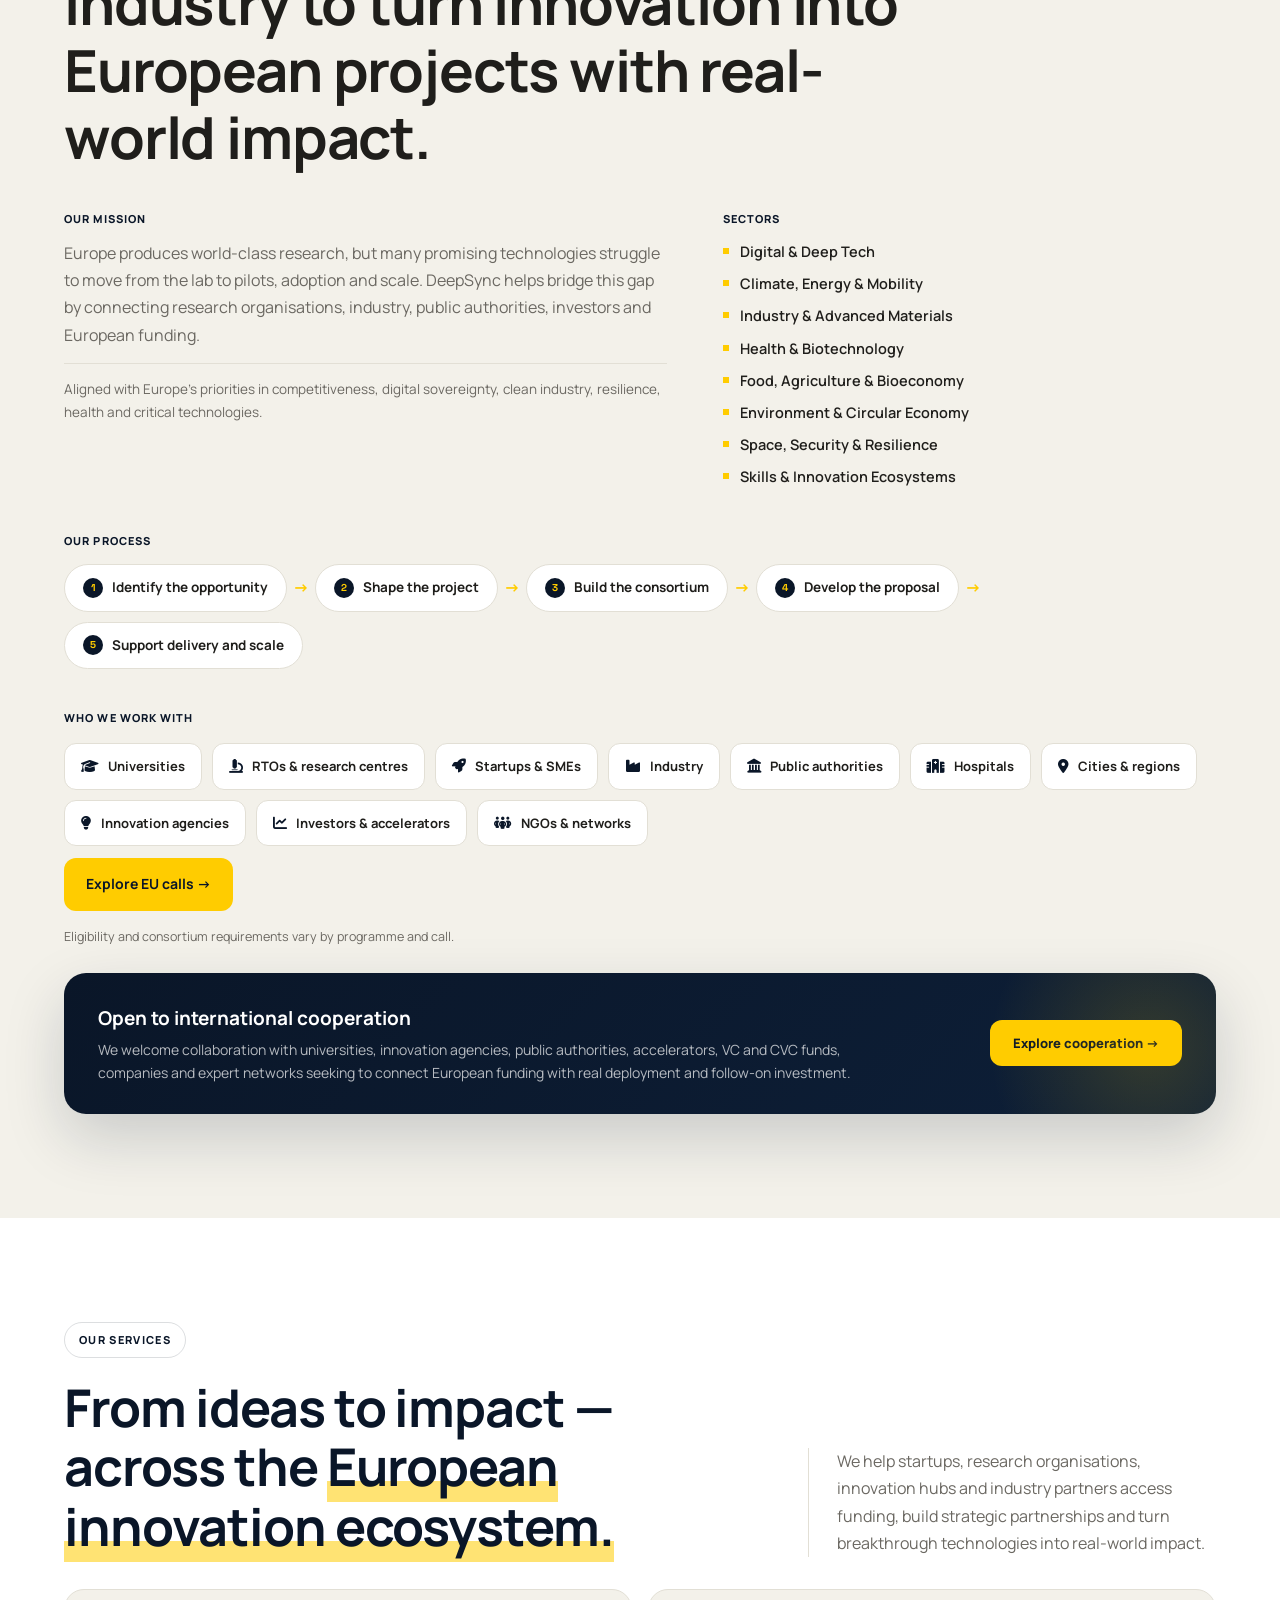
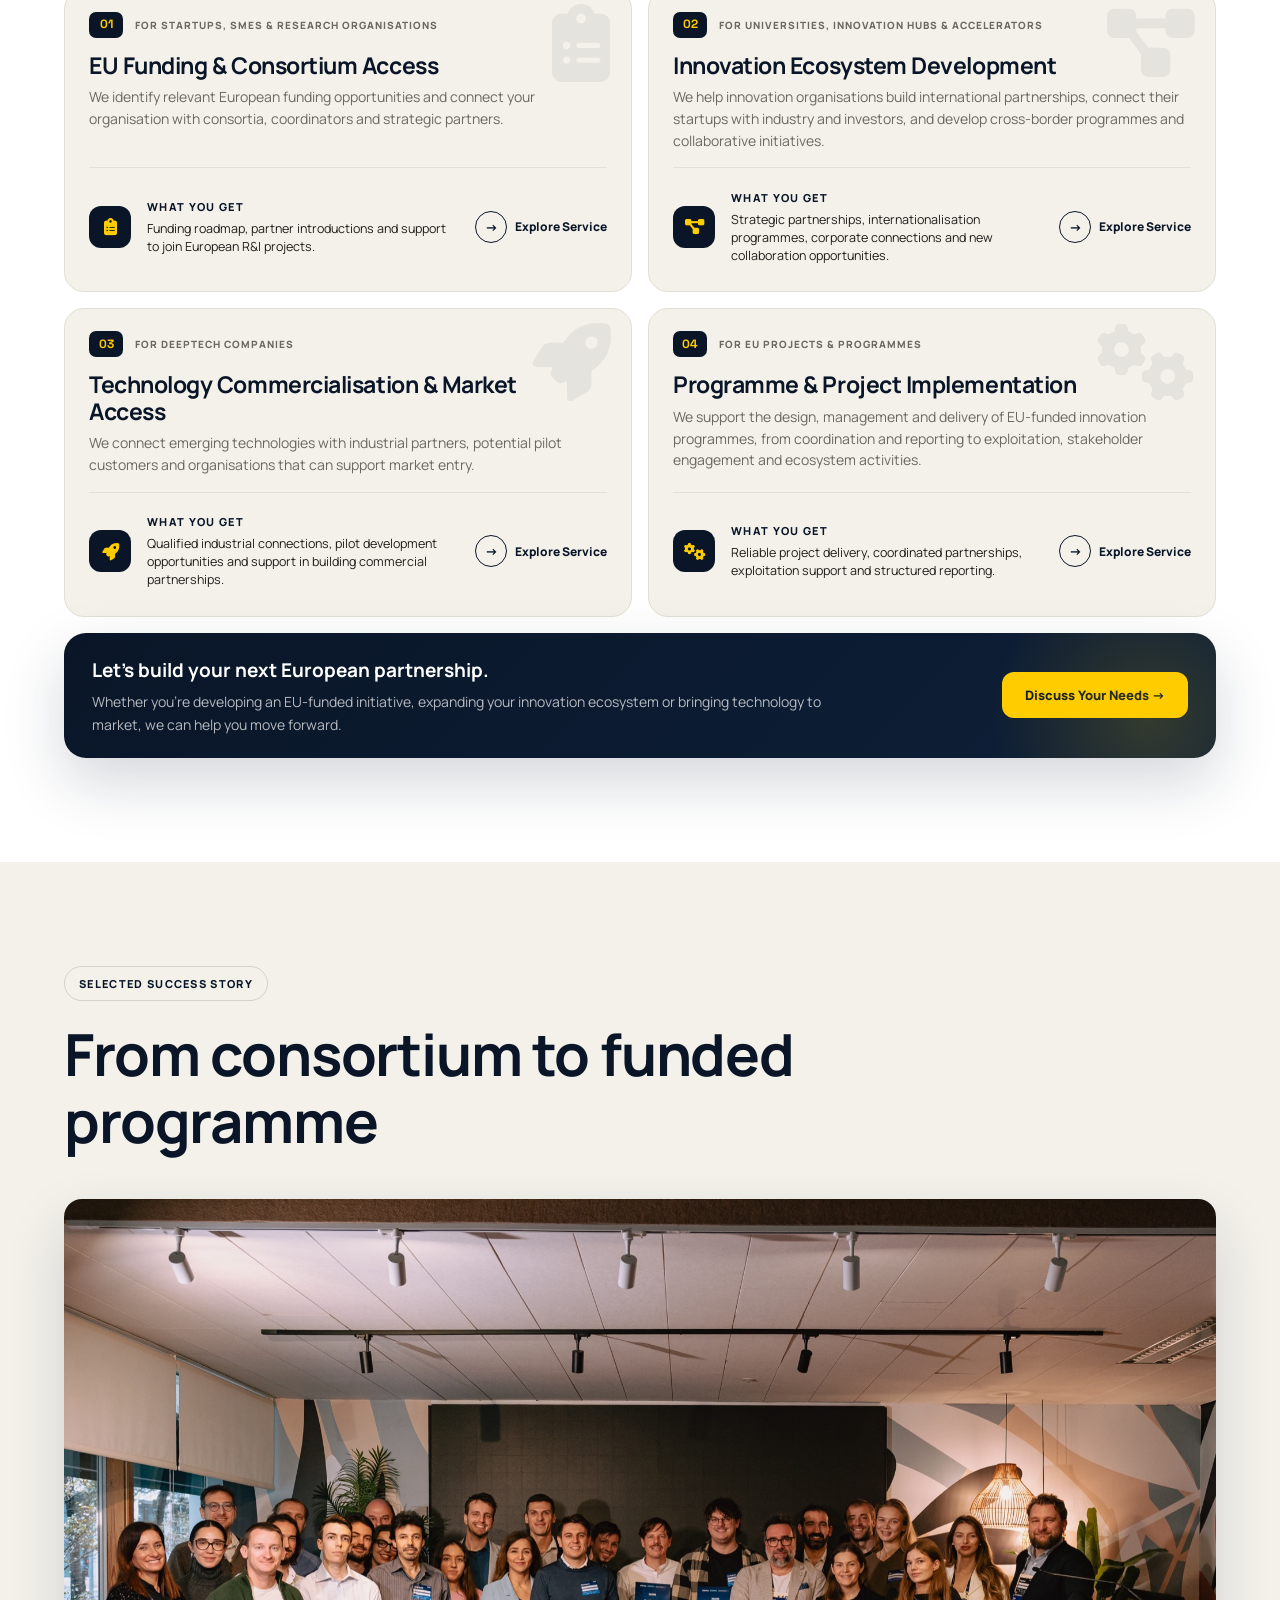
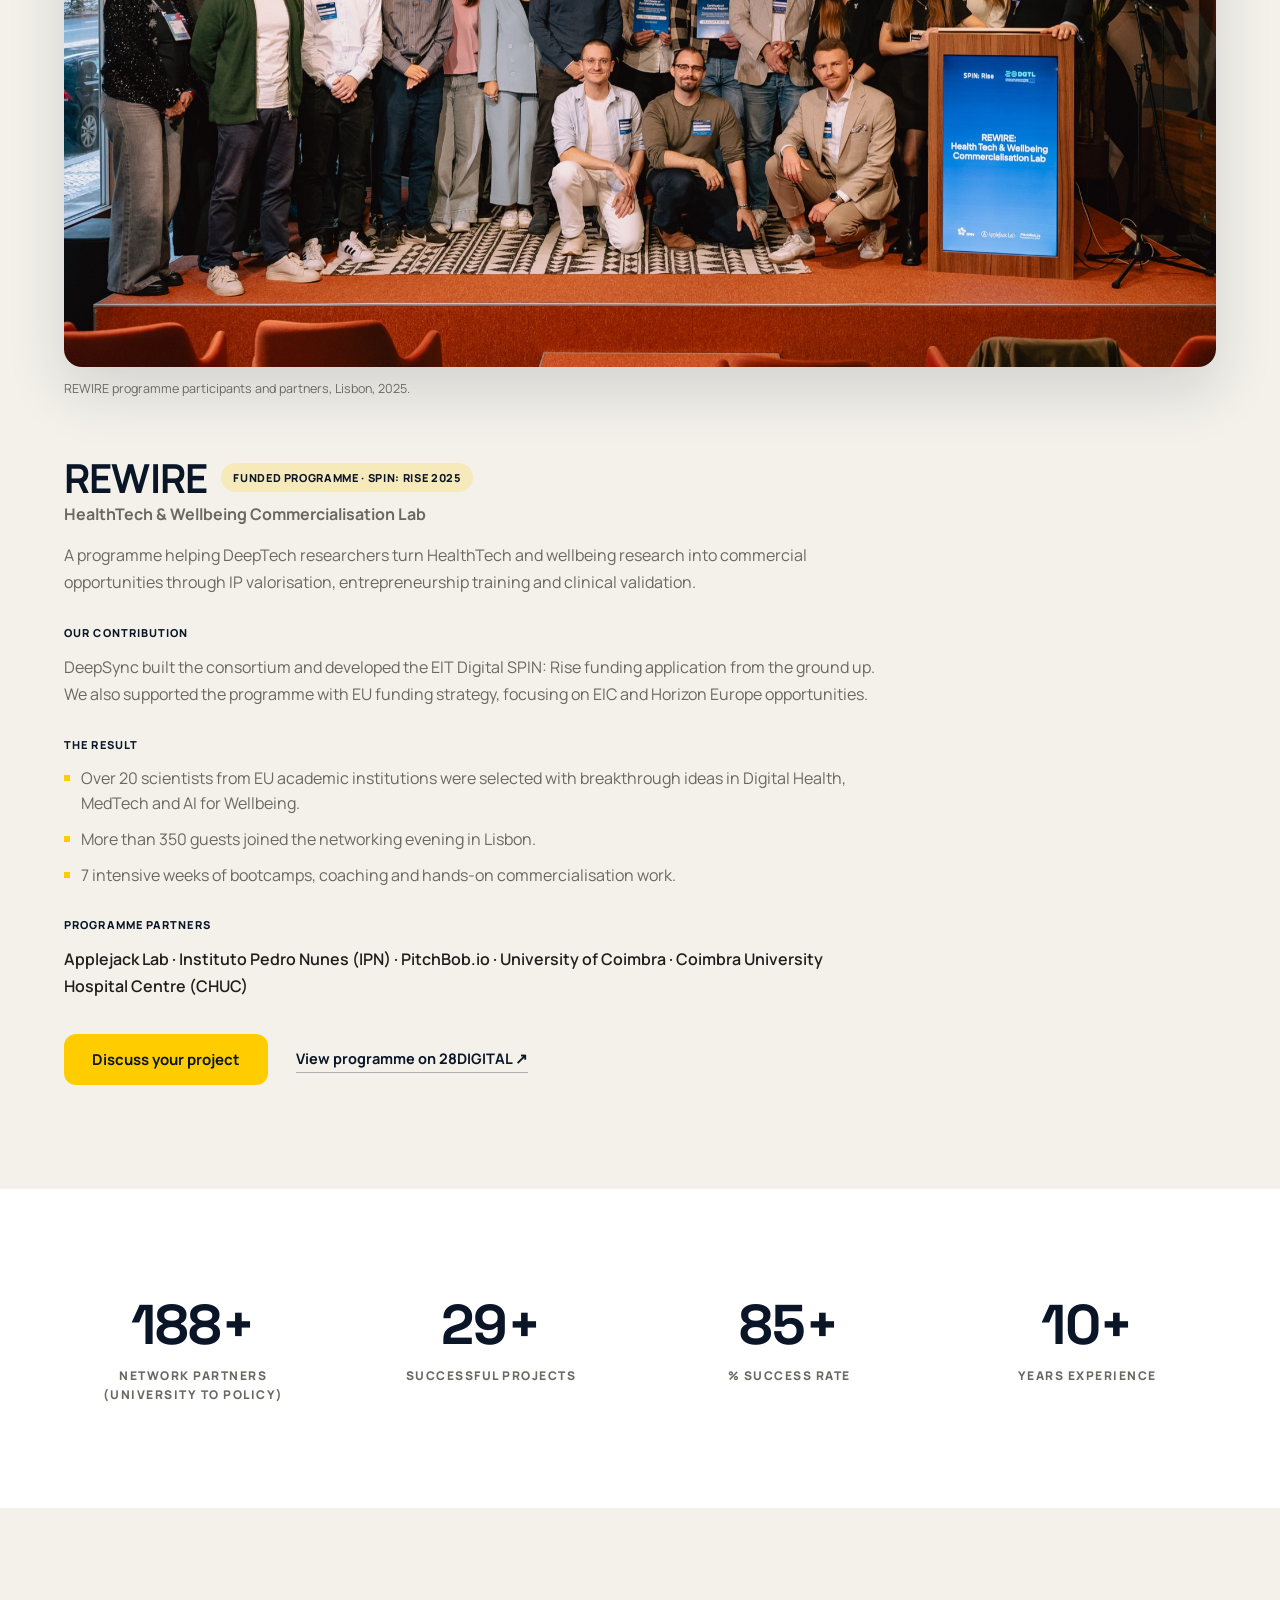
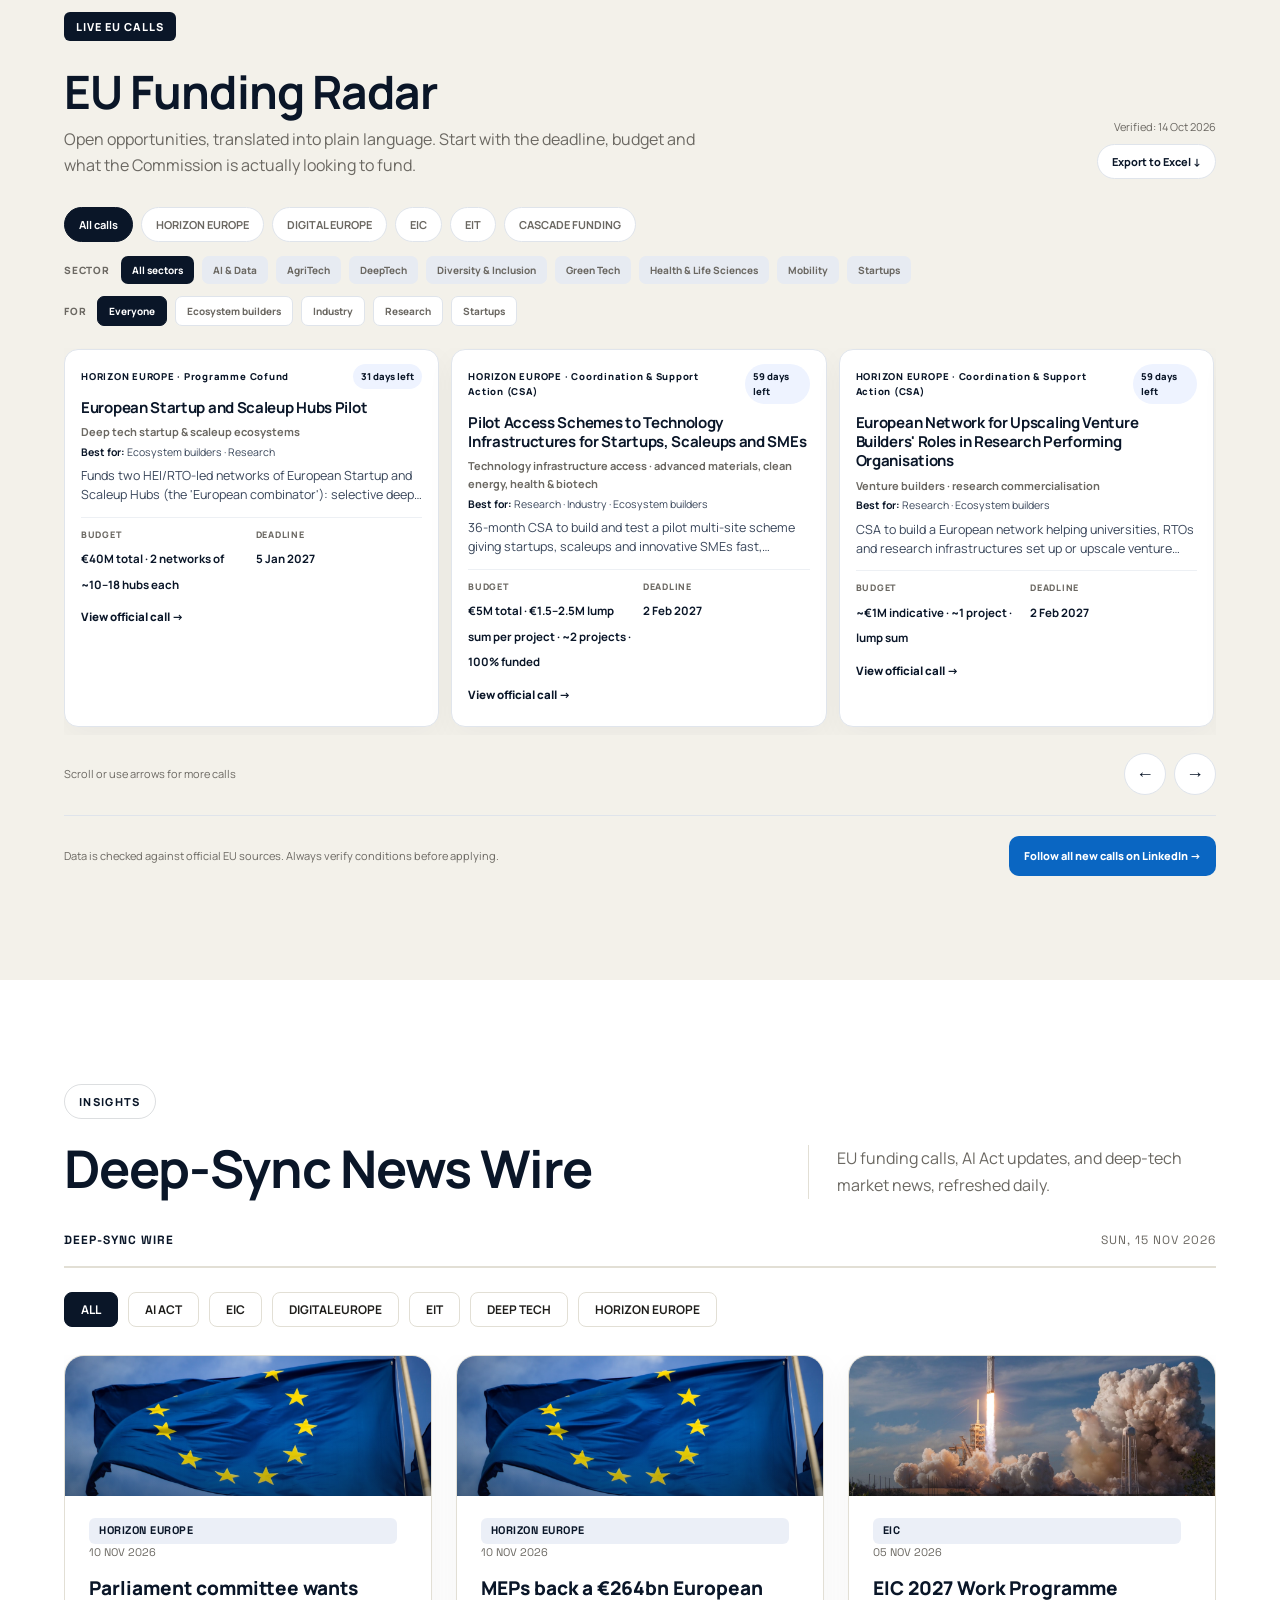
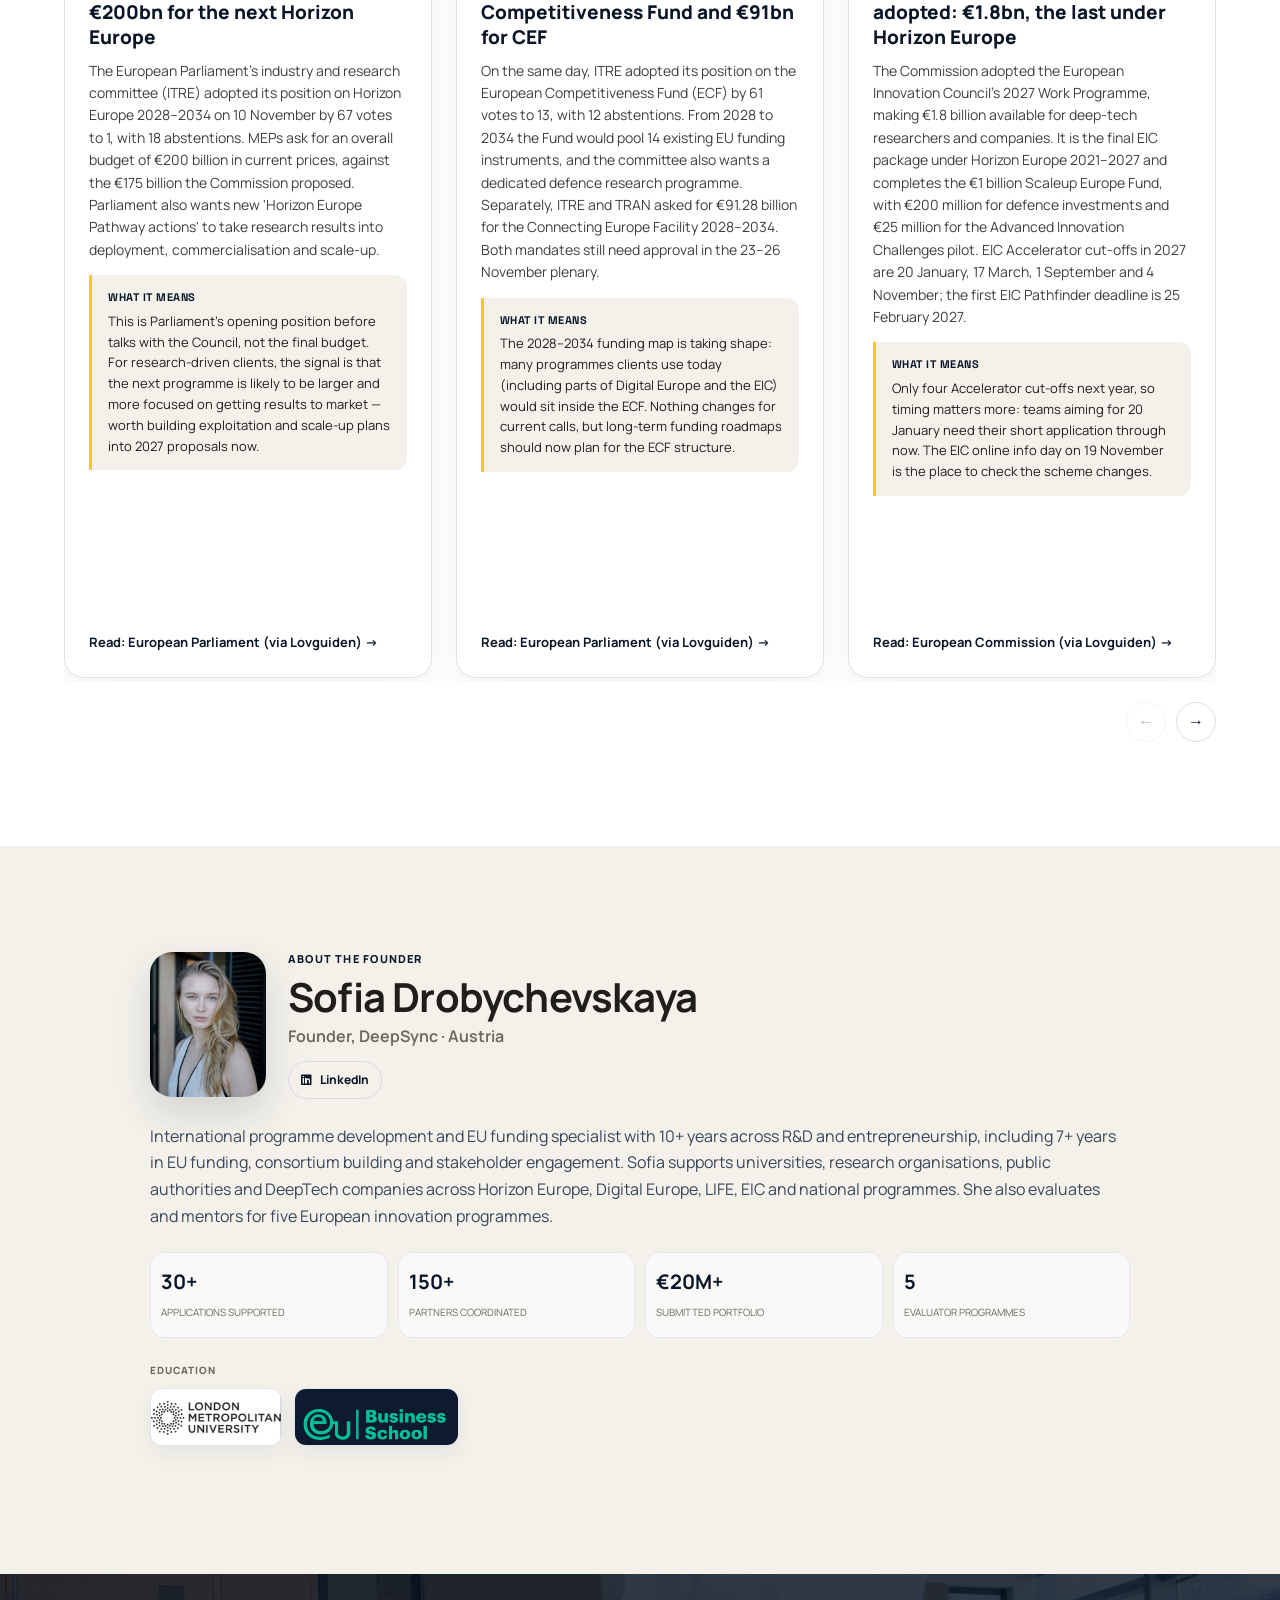
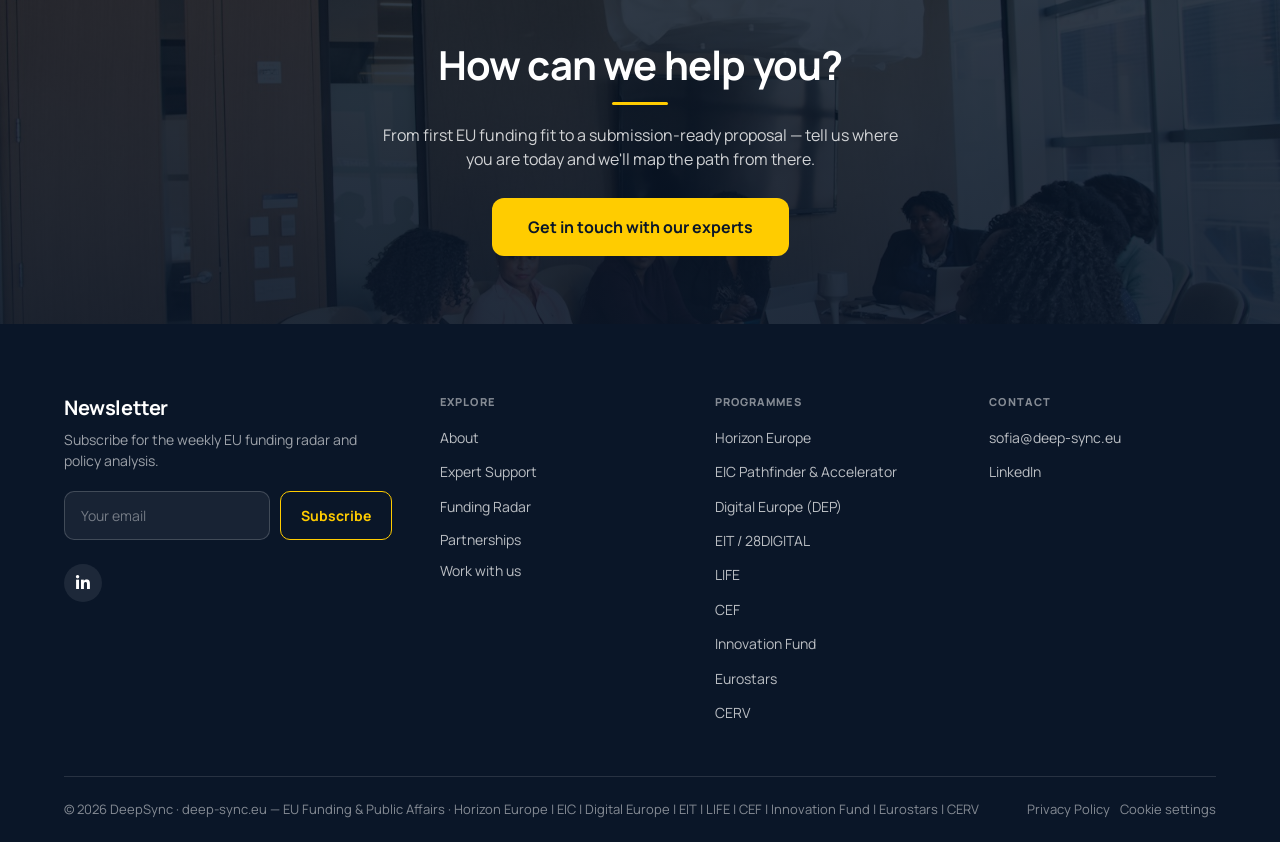
==== commit aa2394bc: "network: remove Hungarian Innovation Agency (NIÜ) Co-Authored-By: Claude Sonnet 5.5 <noreply@anthrop" ====
--- a/index.html
+++ b/index.html
@@ -632,7 +632,6 @@
         </div></div>
         <div class="network-row-label">Innovation Agencies &amp; Public Funding Bodies</div>
         <div class="marquee reveal"><div class="marquee-content" style="animation-direction: reverse;">
-            <div class="partner-pill">Hungarian Innovation Agency (NIÜ) 🇭🇺</div>
             <div class="partner-pill">Research and Innovation Foundation (RIF) 🇨🇾</div>
             <div class="partner-pill">Malta Enterprise 🇲🇹</div>
             <div class="partner-pill">Malta Digital Innovation Authority (MDIA) 🇲🇹</div>
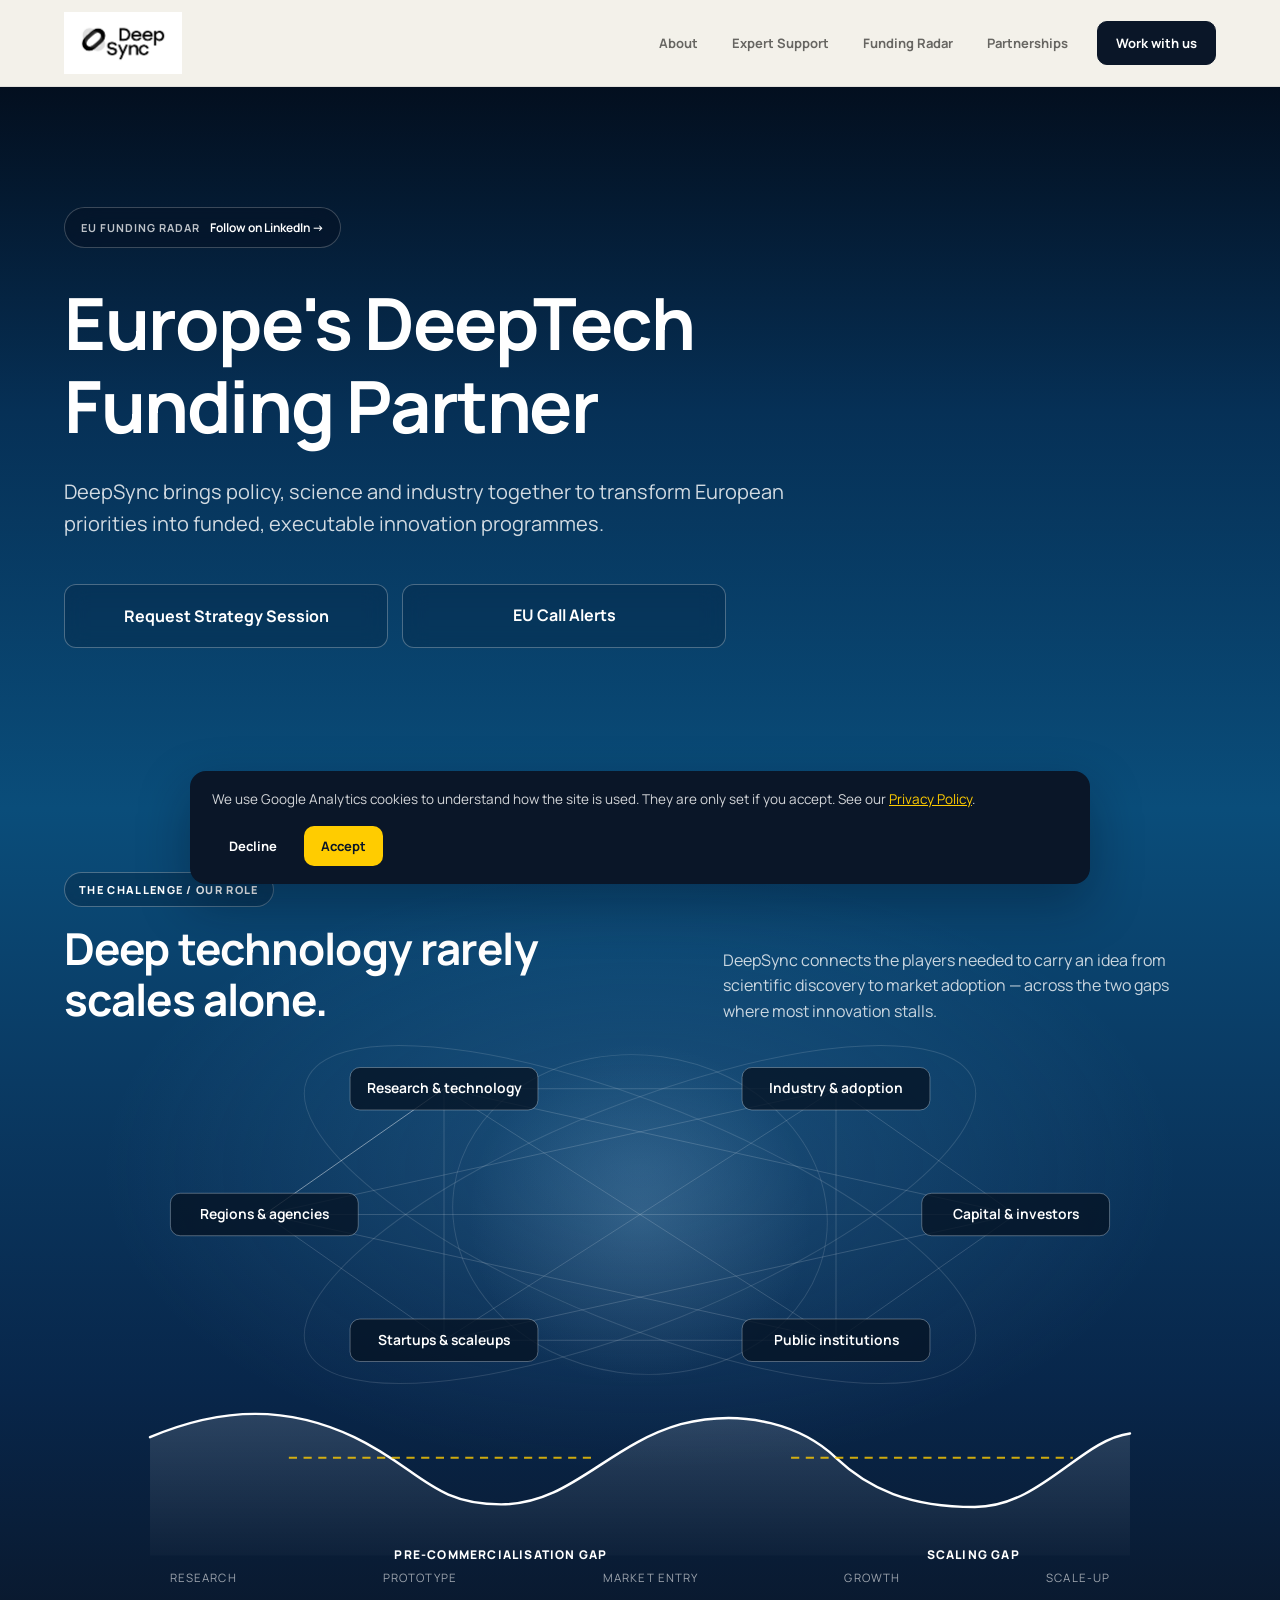
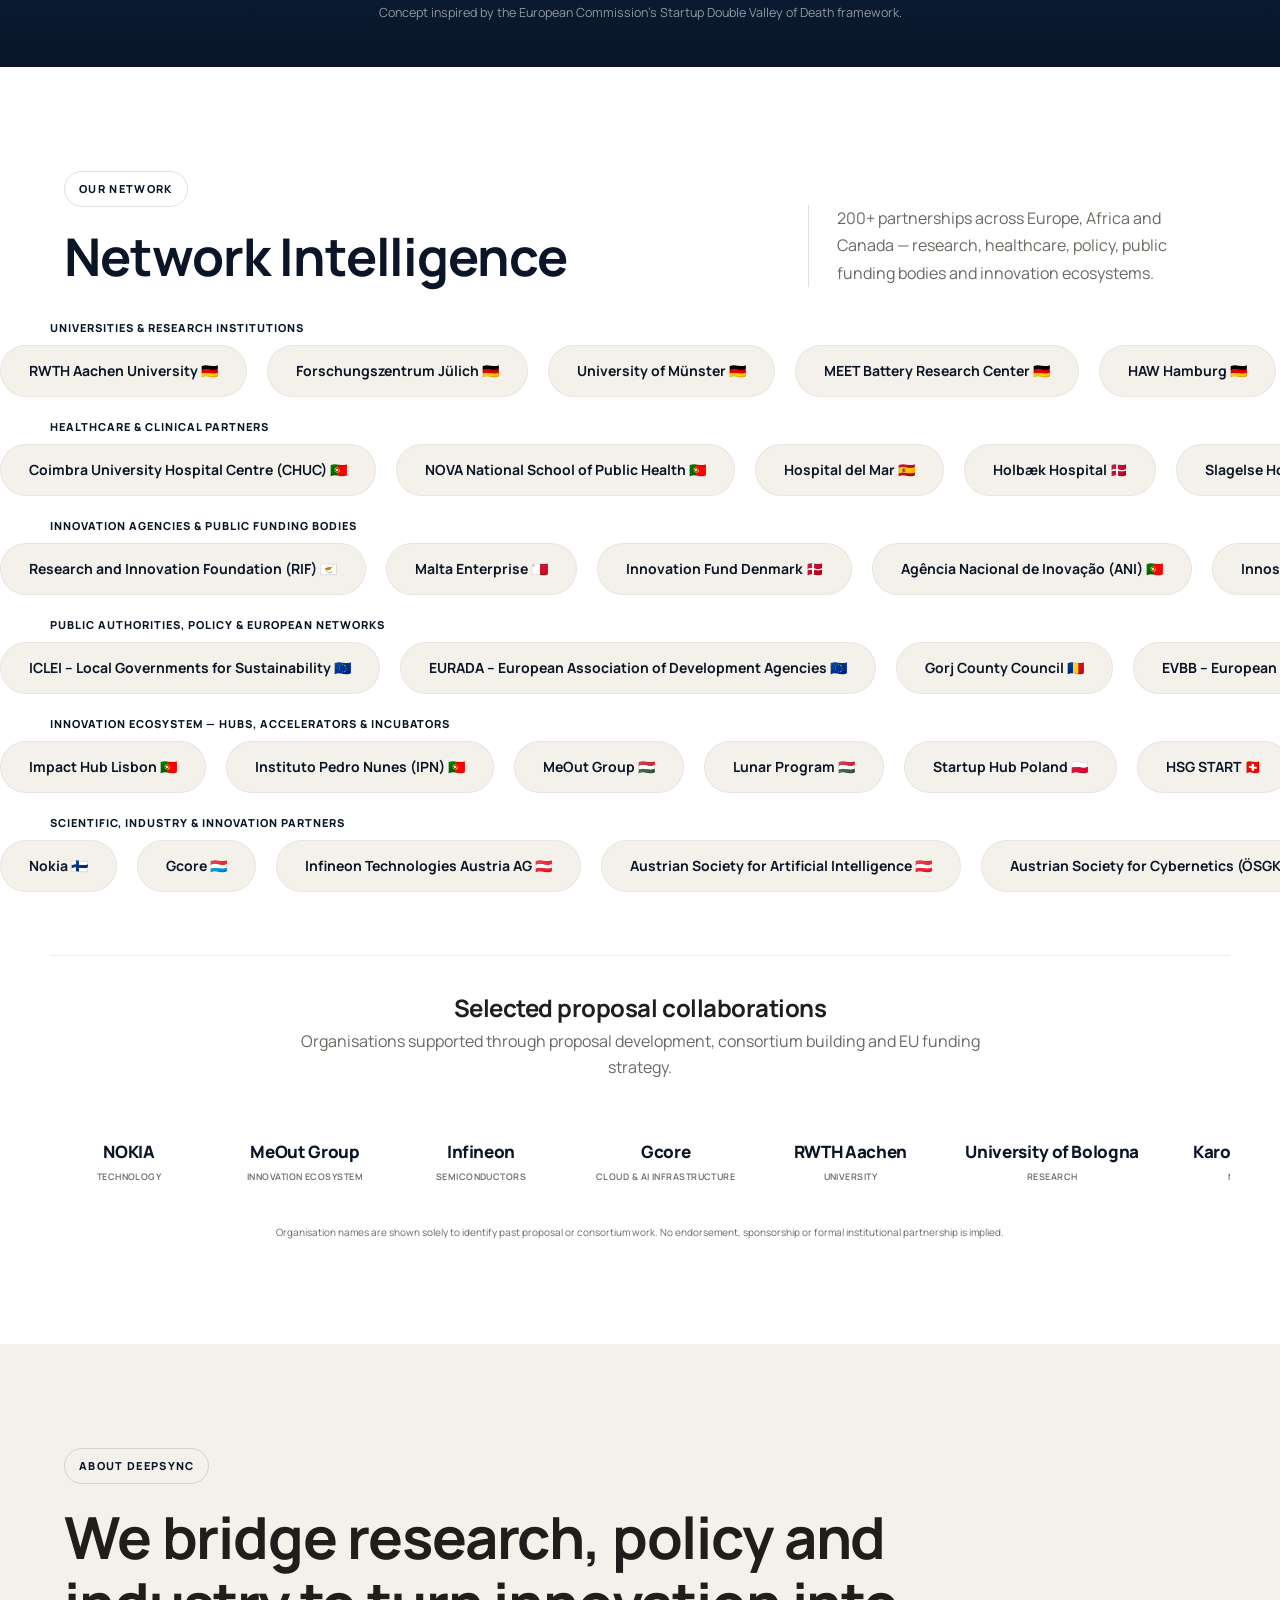
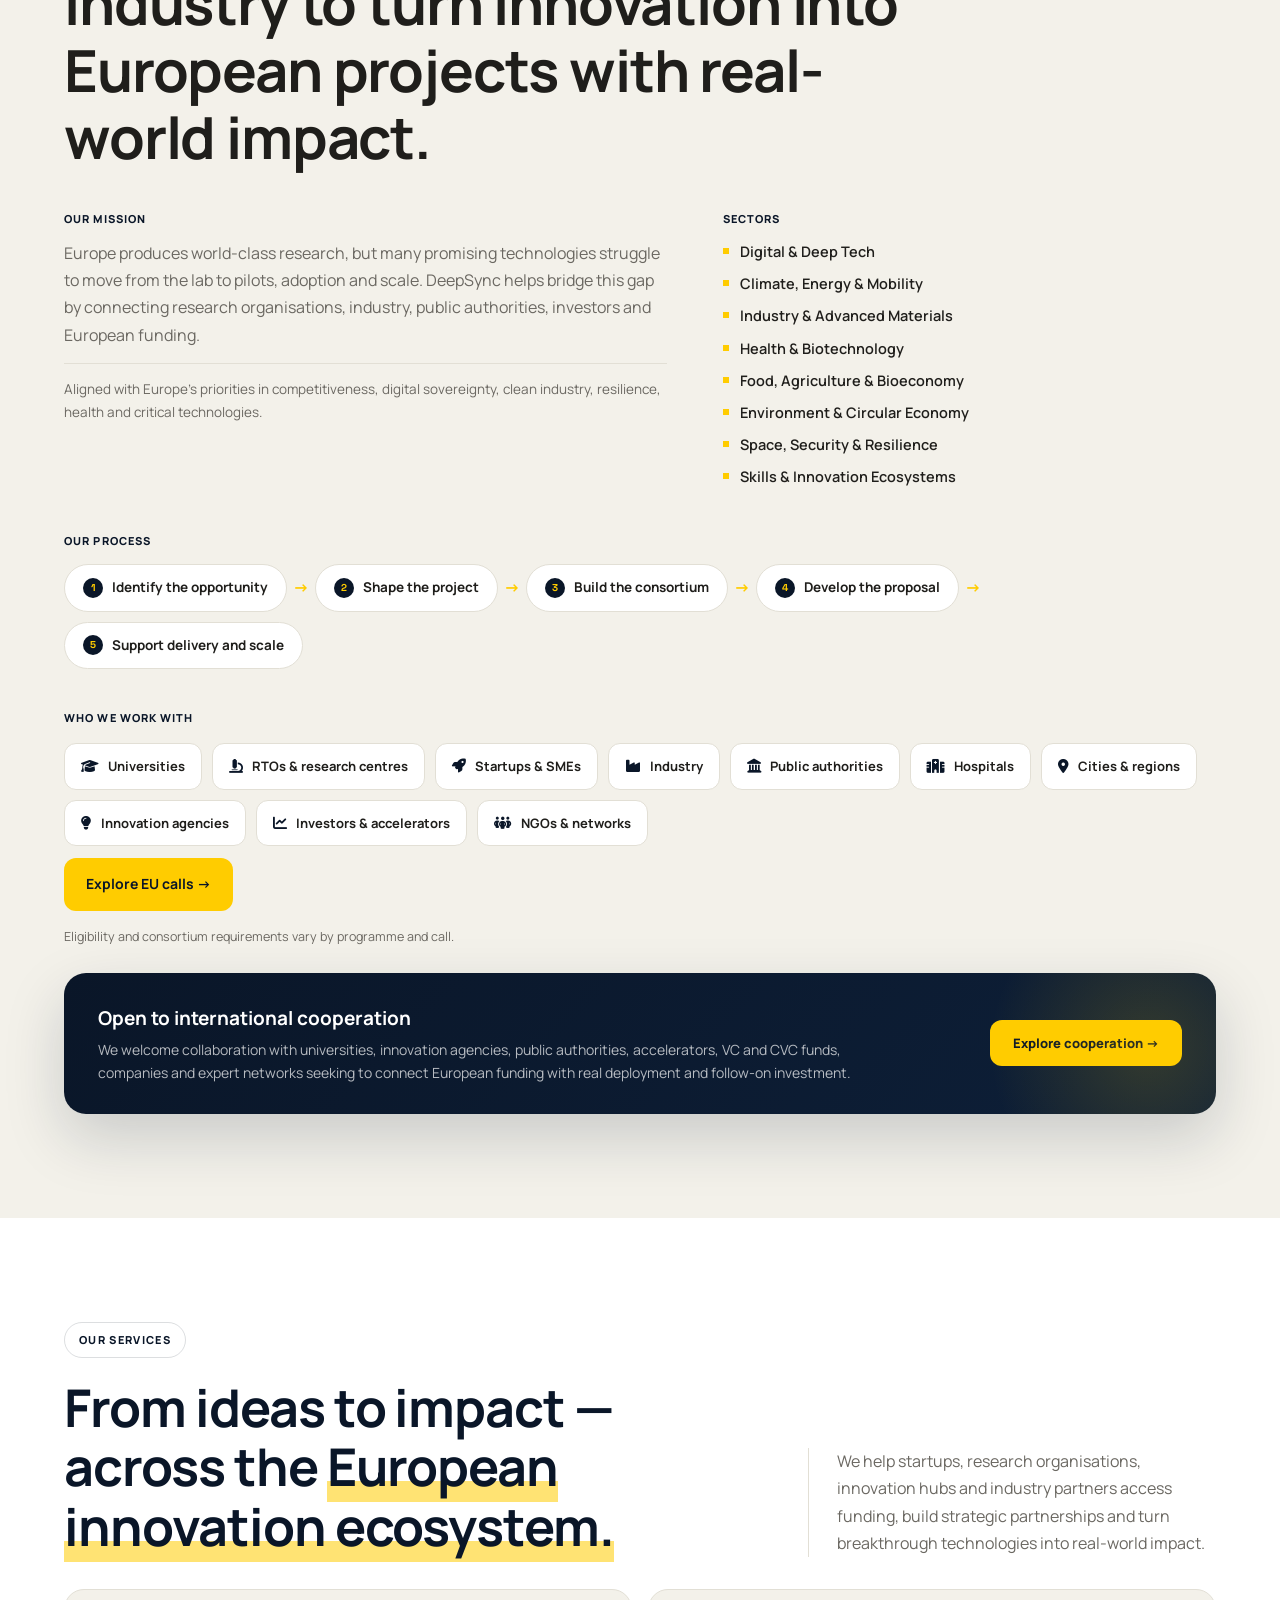
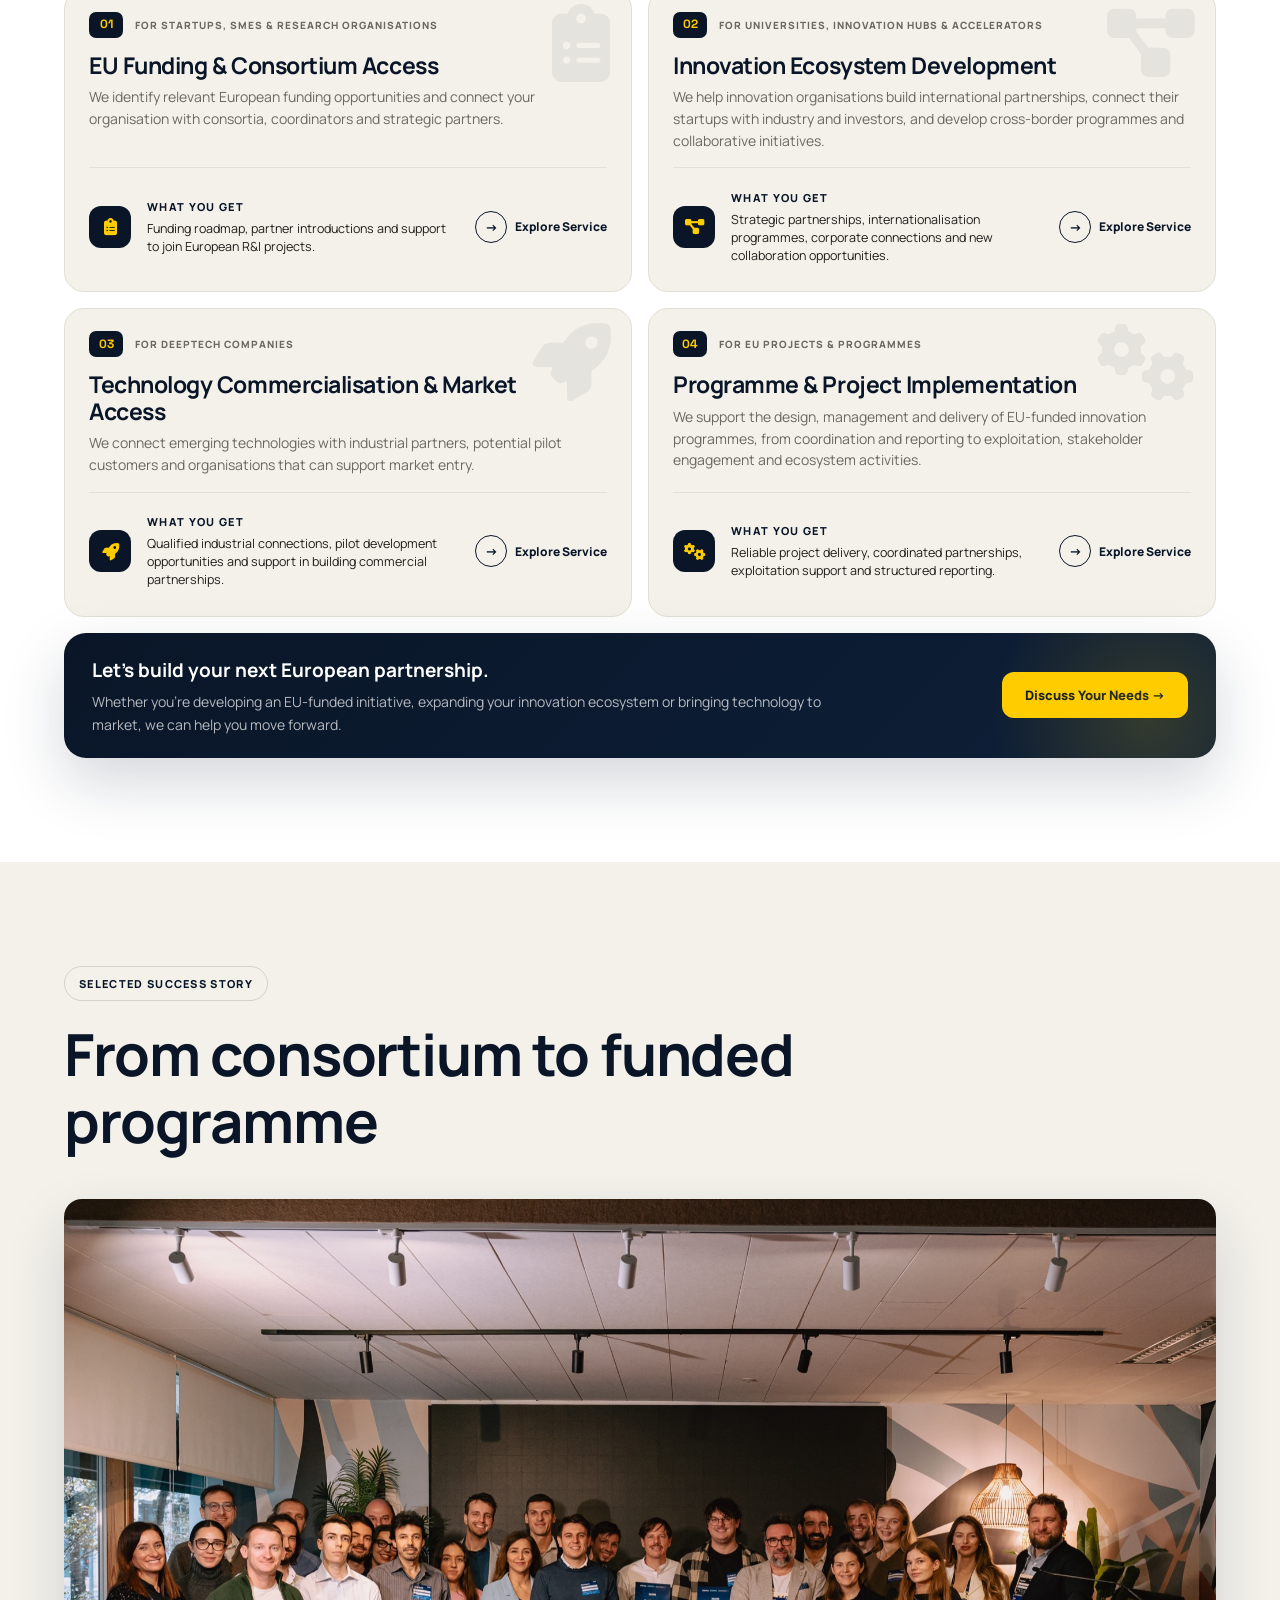
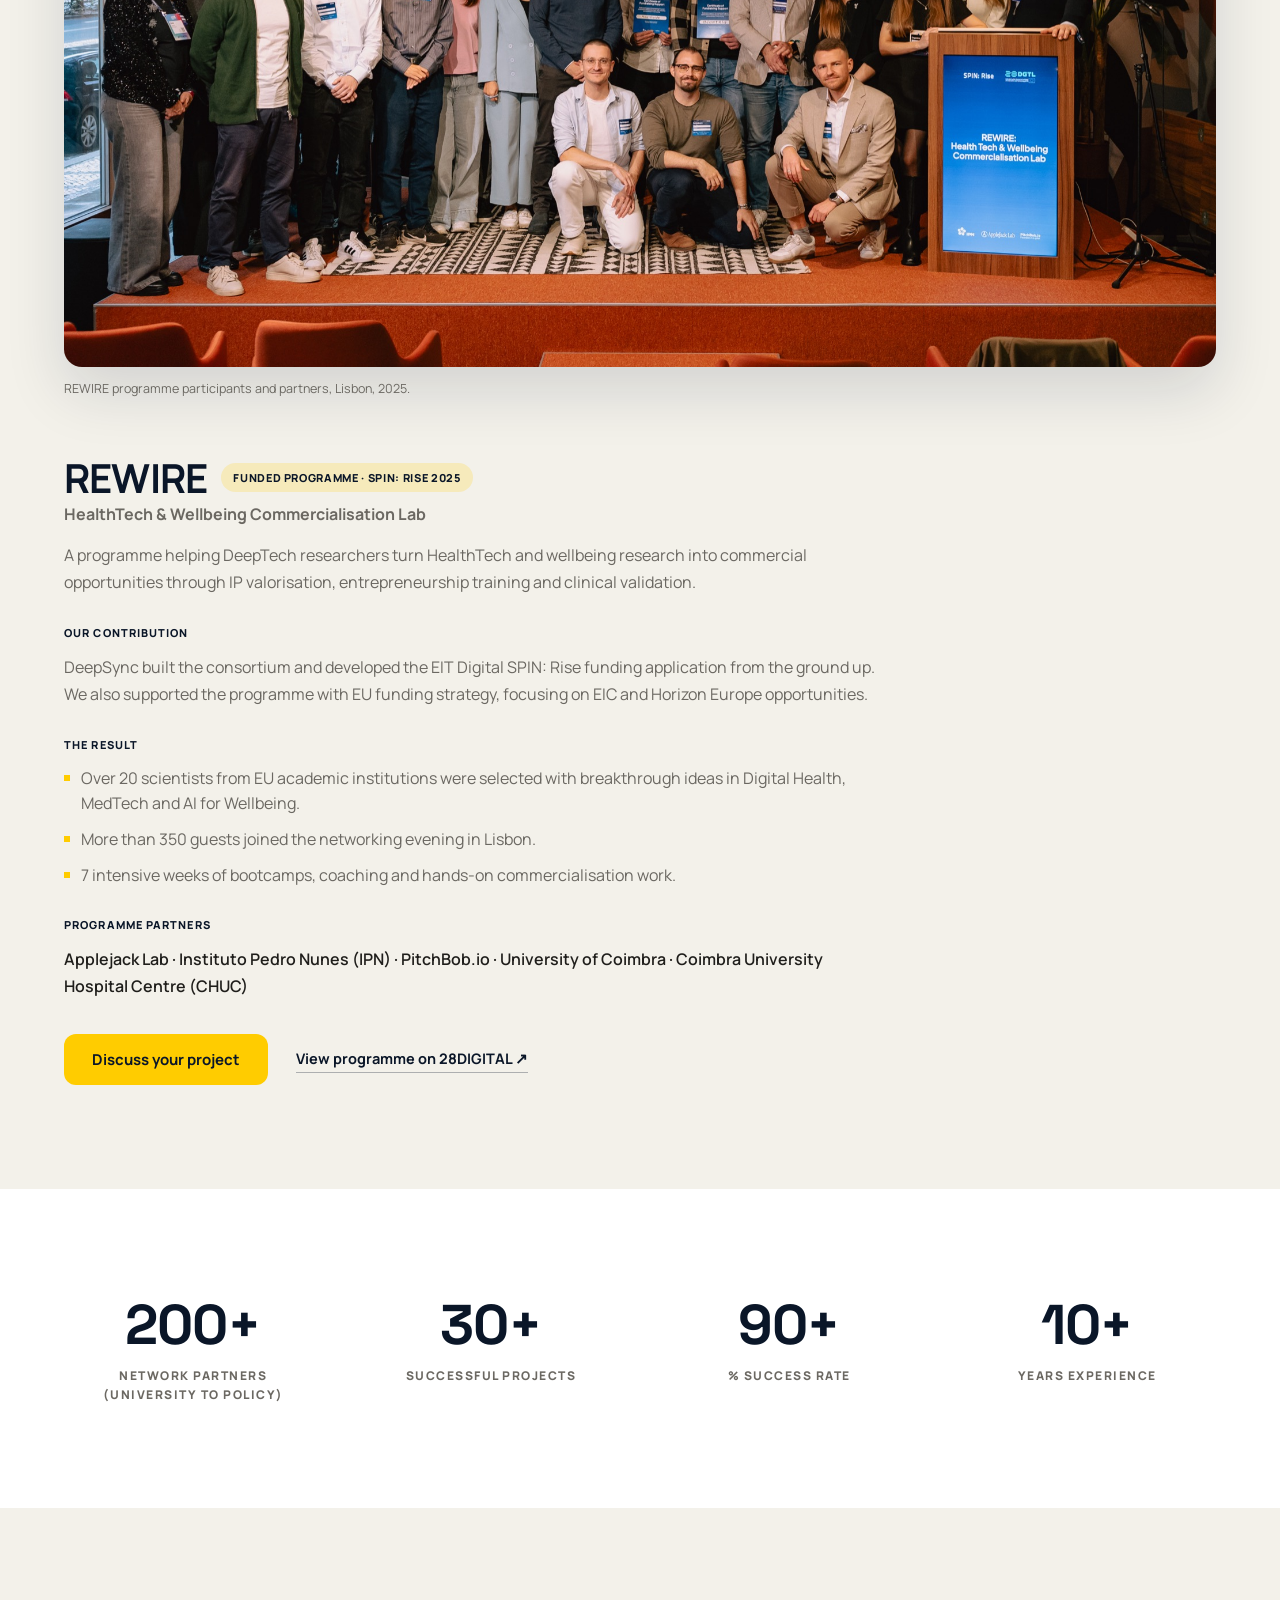
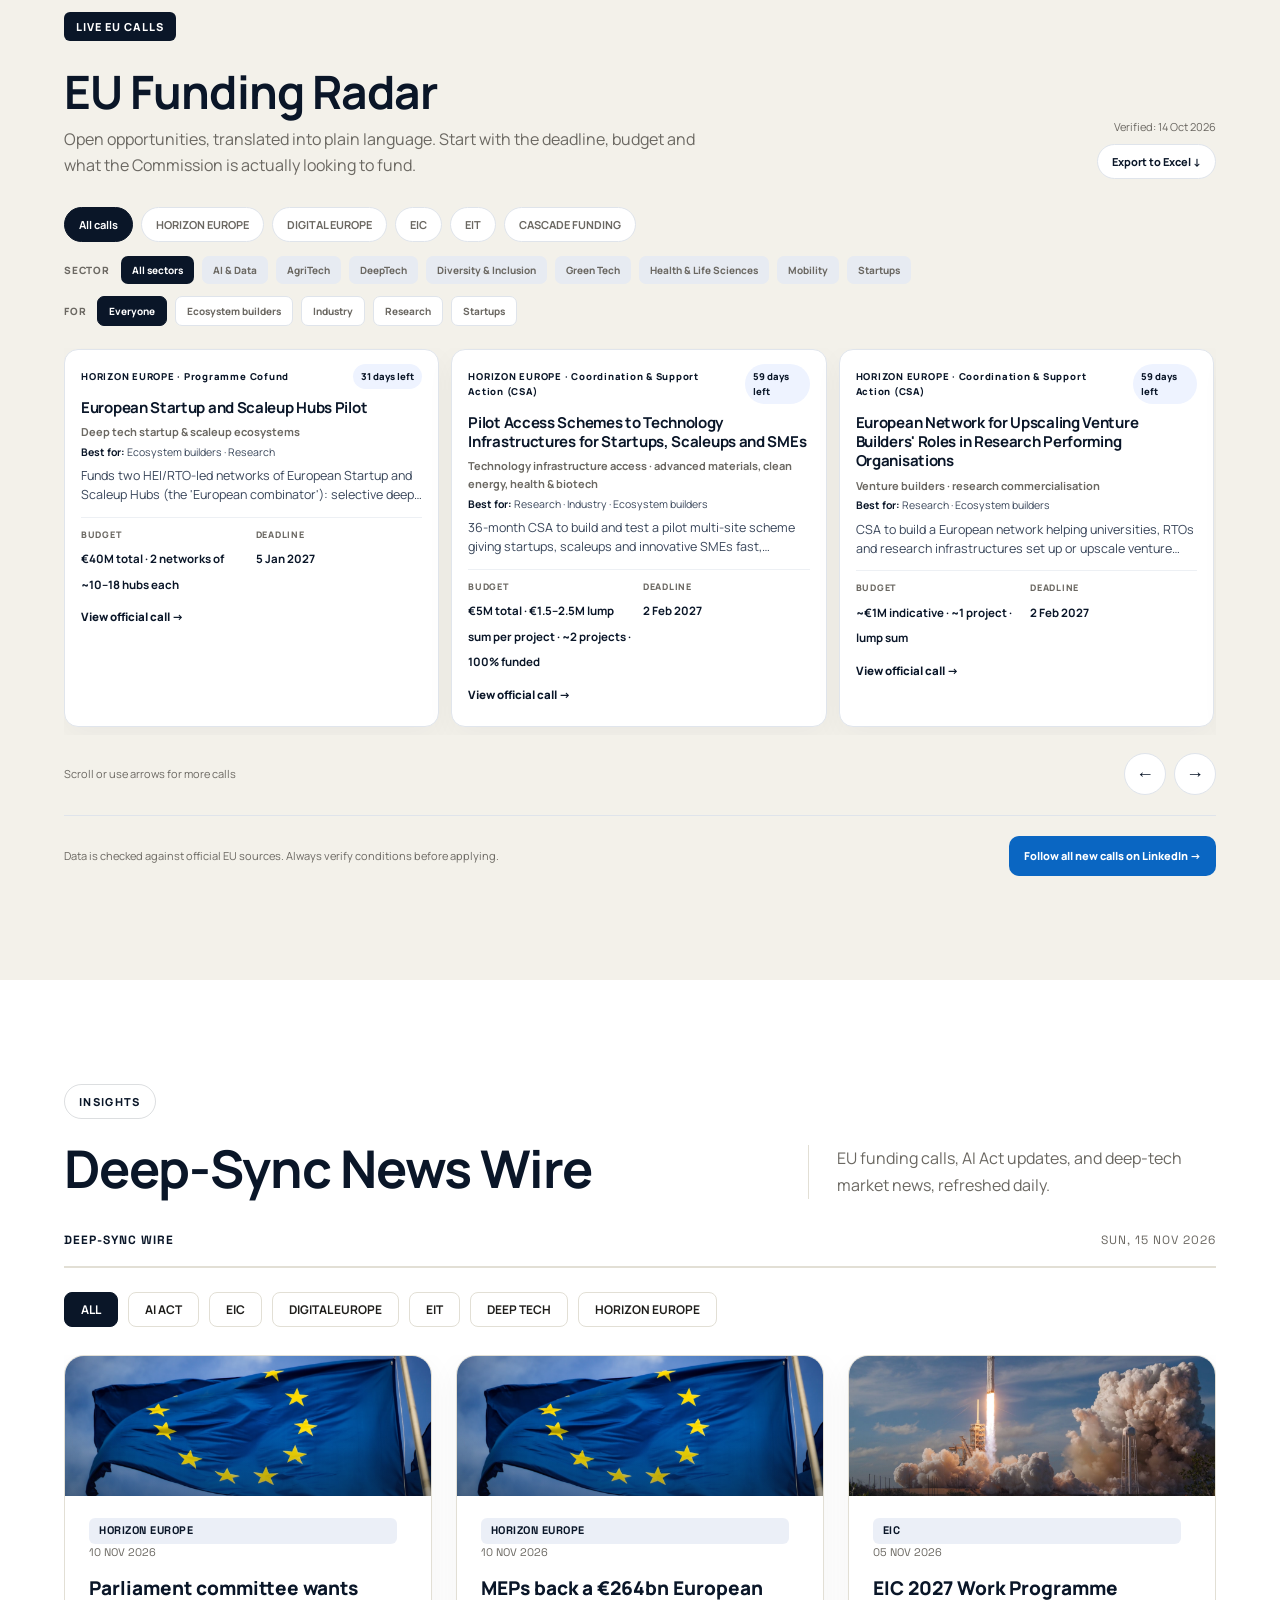
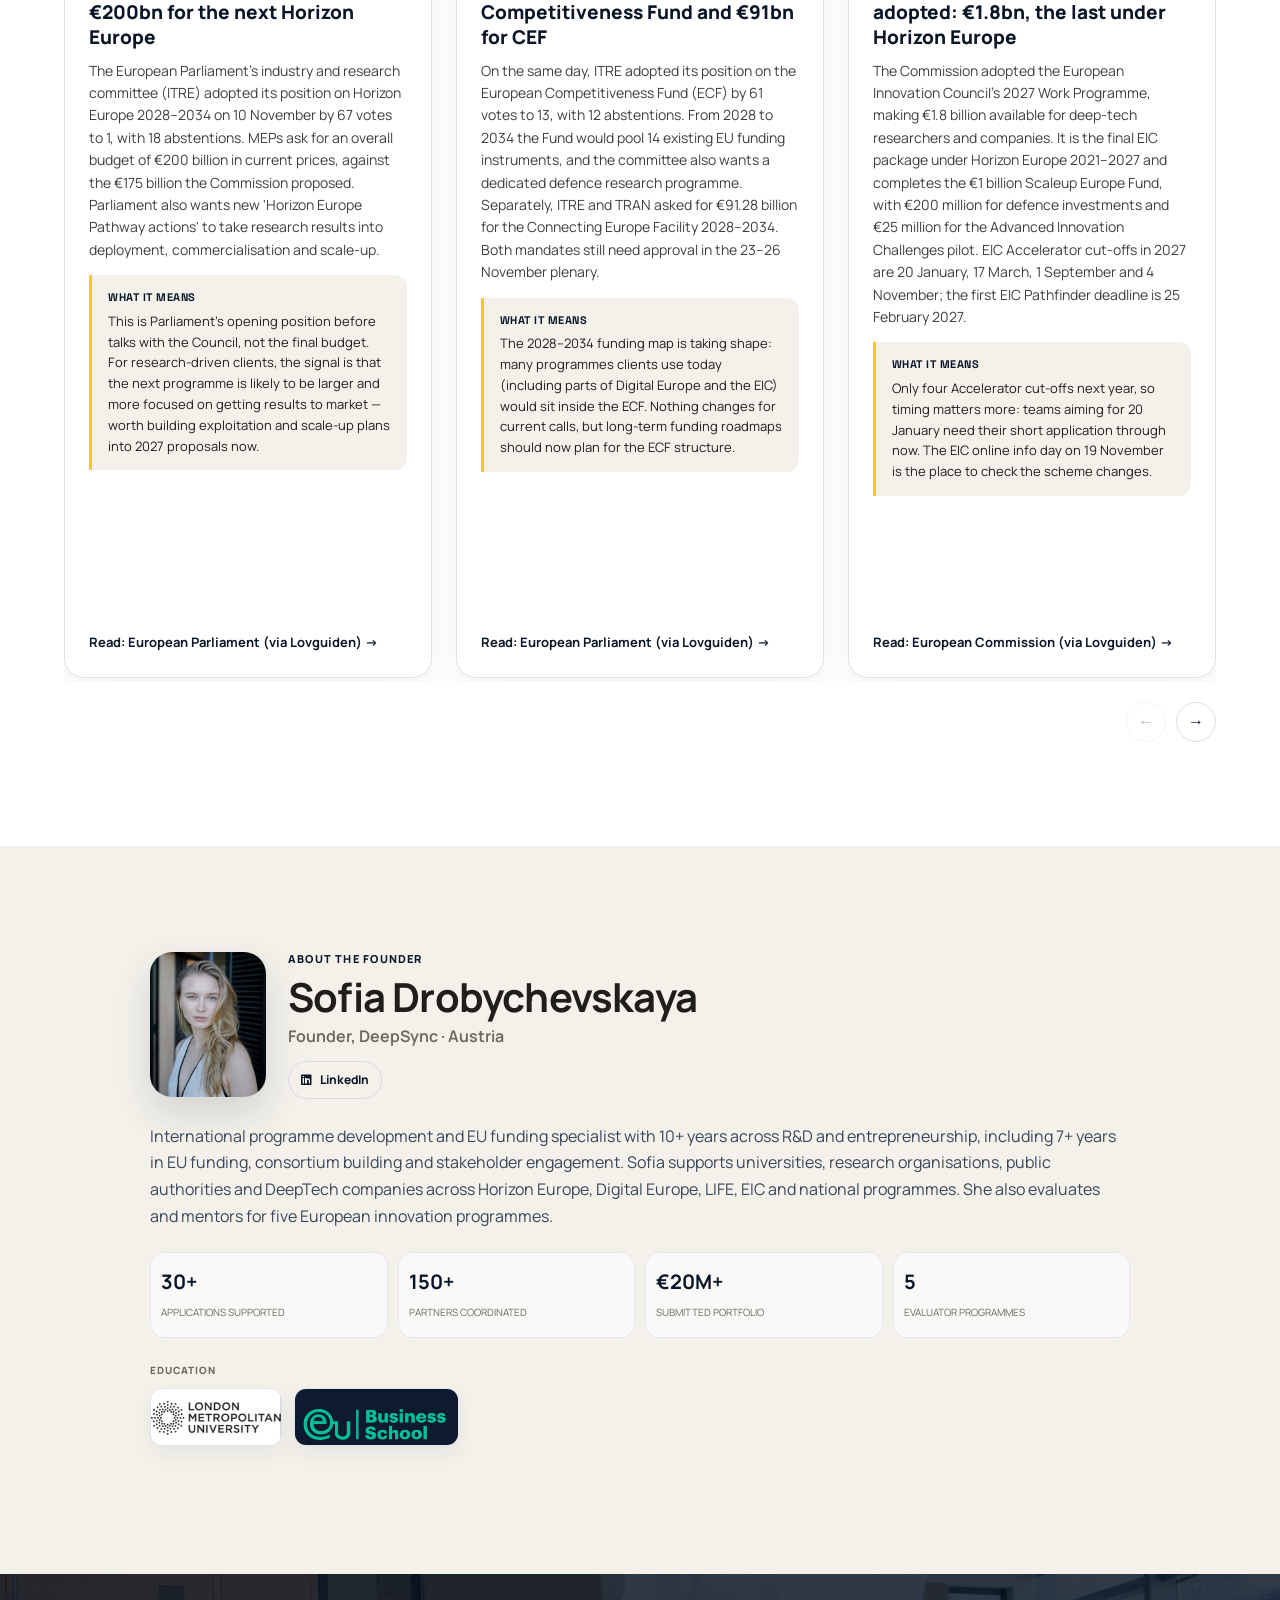
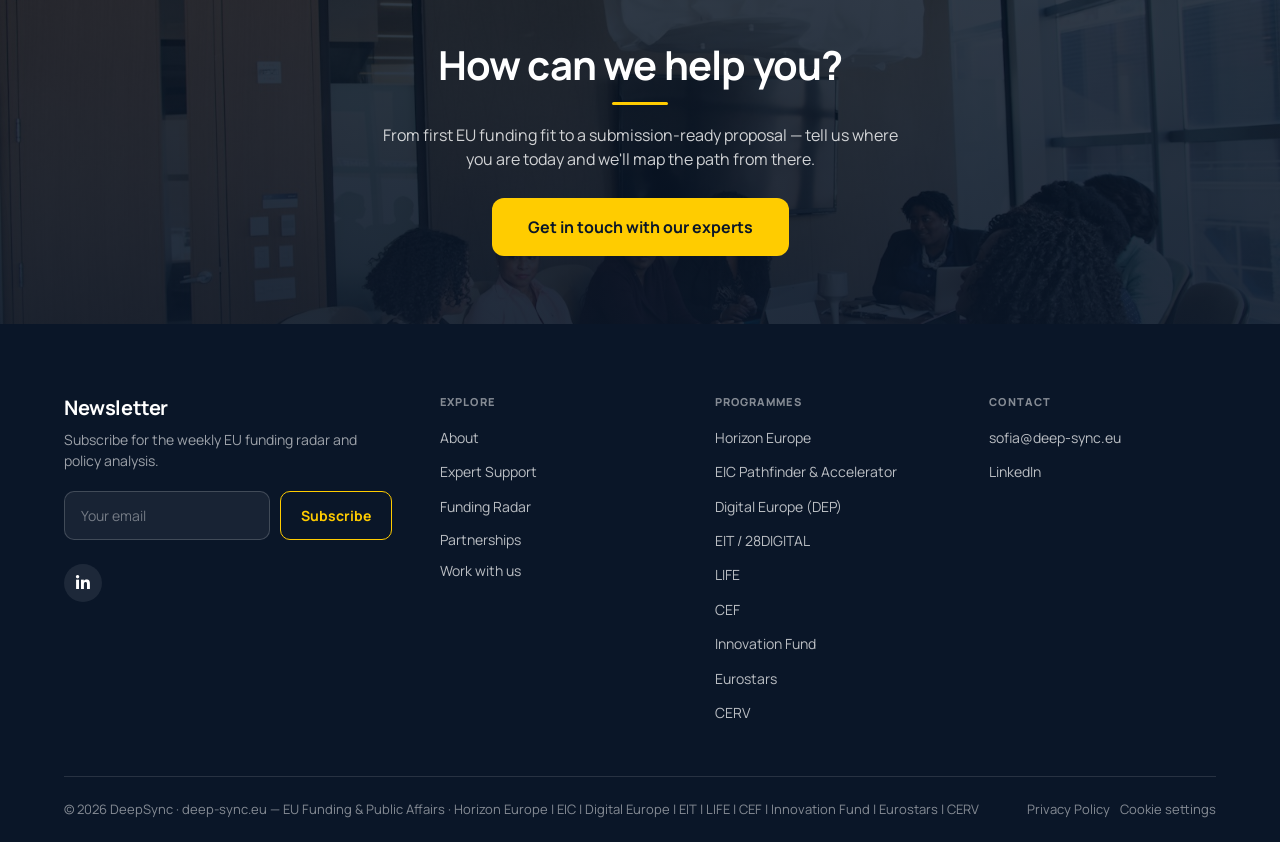
==== commit e5b283f2: "network: remove 5 partner pills Co-Authored-By: Claude Sonnet 5.5 <noreply@anthropic.com>" ====
--- a/index.html
+++ b/index.html
@@ -616,7 +616,6 @@
             <div class="partner-pill">Munster Technological University (MTU) 🇮🇪</div>
             <div class="partner-pill">University of Malta 🇲🇹</div>
             <div class="partner-pill">MCAST 🇲🇹</div>
-            <div class="partner-pill">imec 🇧🇪</div>
         </div></div>
         <div class="network-row-label">Healthcare &amp; Clinical Partners</div>
         <div class="marquee reveal"><div class="marquee-content" >
@@ -634,10 +633,6 @@
         <div class="marquee reveal"><div class="marquee-content" style="animation-direction: reverse;">
             <div class="partner-pill">Research and Innovation Foundation (RIF) 🇨🇾</div>
             <div class="partner-pill">Malta Enterprise 🇲🇹</div>
-            <div class="partner-pill">Malta Digital Innovation Authority (MDIA) 🇲🇹</div>
-            <div class="partner-pill">Wirtschaftsagentur Wien 🇦🇹</div>
-            <div class="partner-pill">National Centre for Research and Development (NCBR) 🇵🇱</div>
-            <div class="partner-pill">RRA Podravje–Maribor 🇸🇮</div>
             <div class="partner-pill">Innovation Fund Denmark 🇩🇰</div>
             <div class="partner-pill">Agência Nacional de Inovação (ANI) 🇵🇹</div>
             <div class="partner-pill">Innosuisse 🇨🇭</div>
